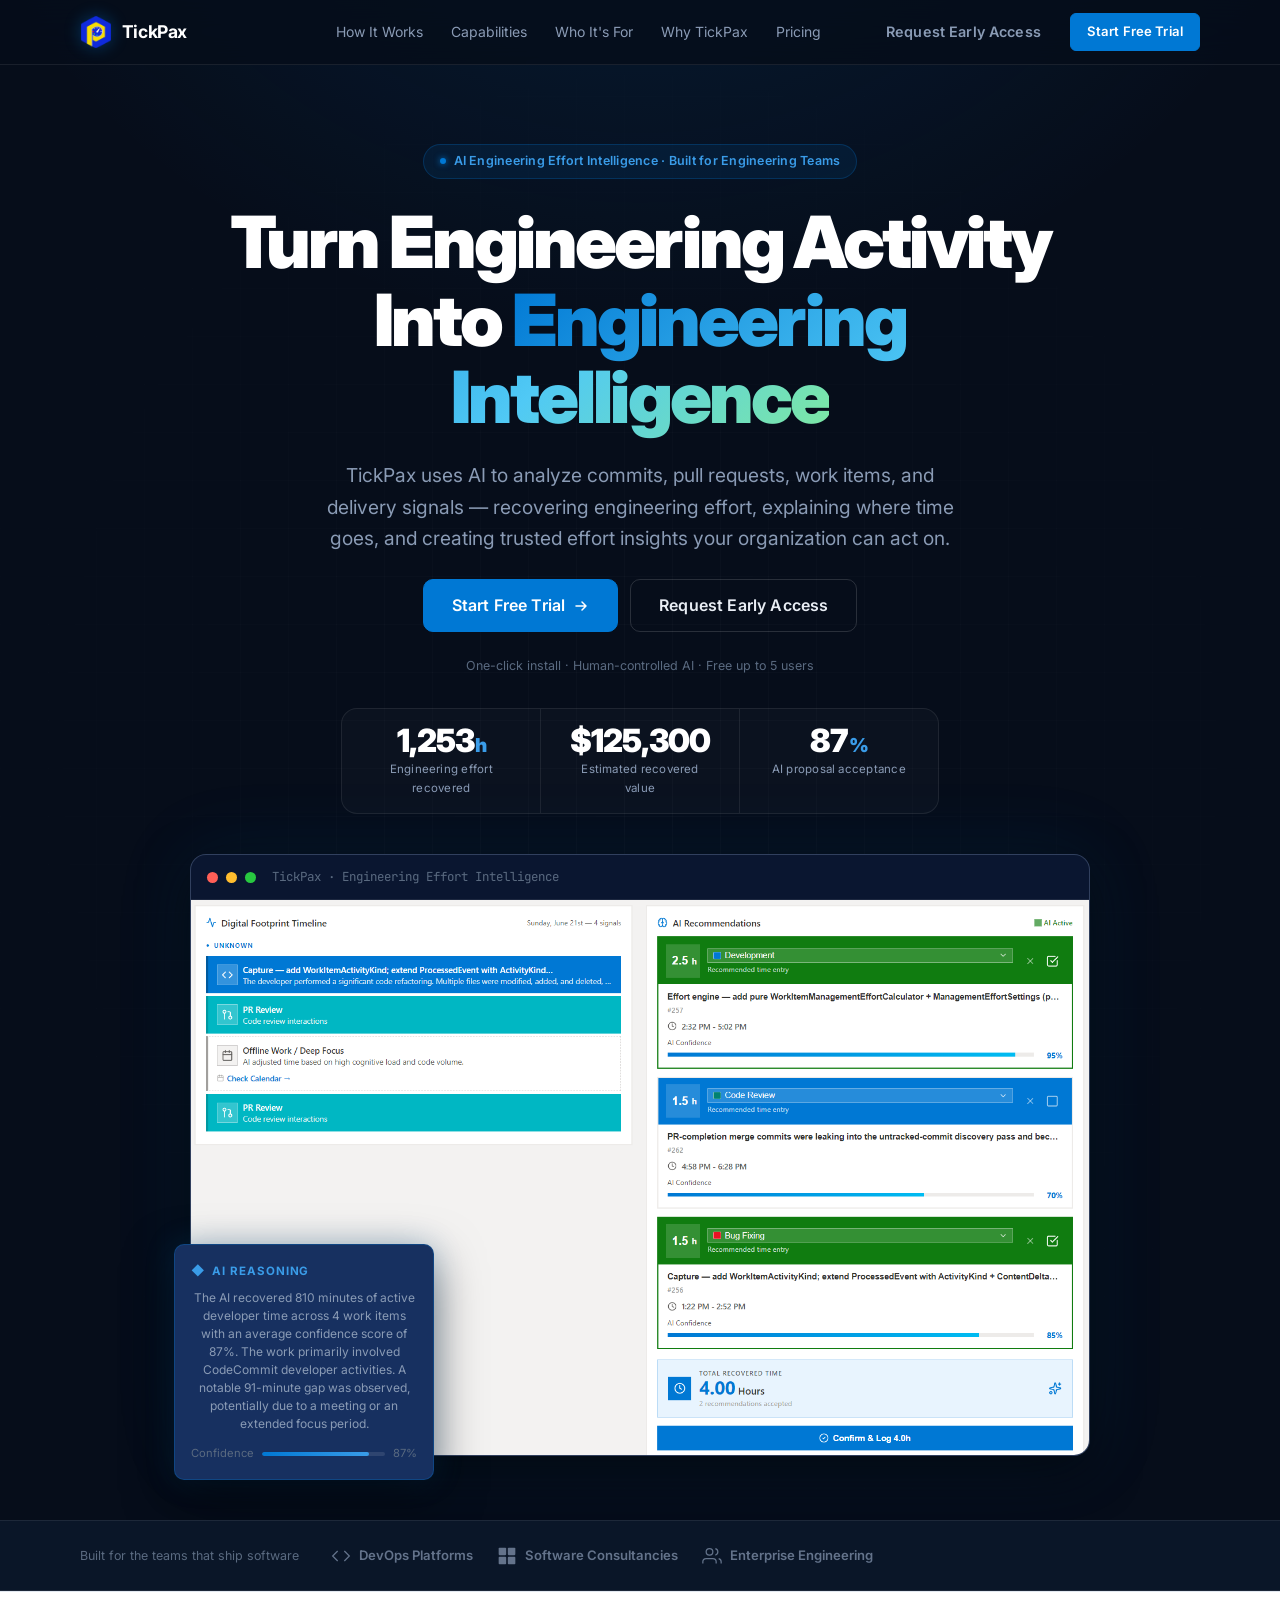
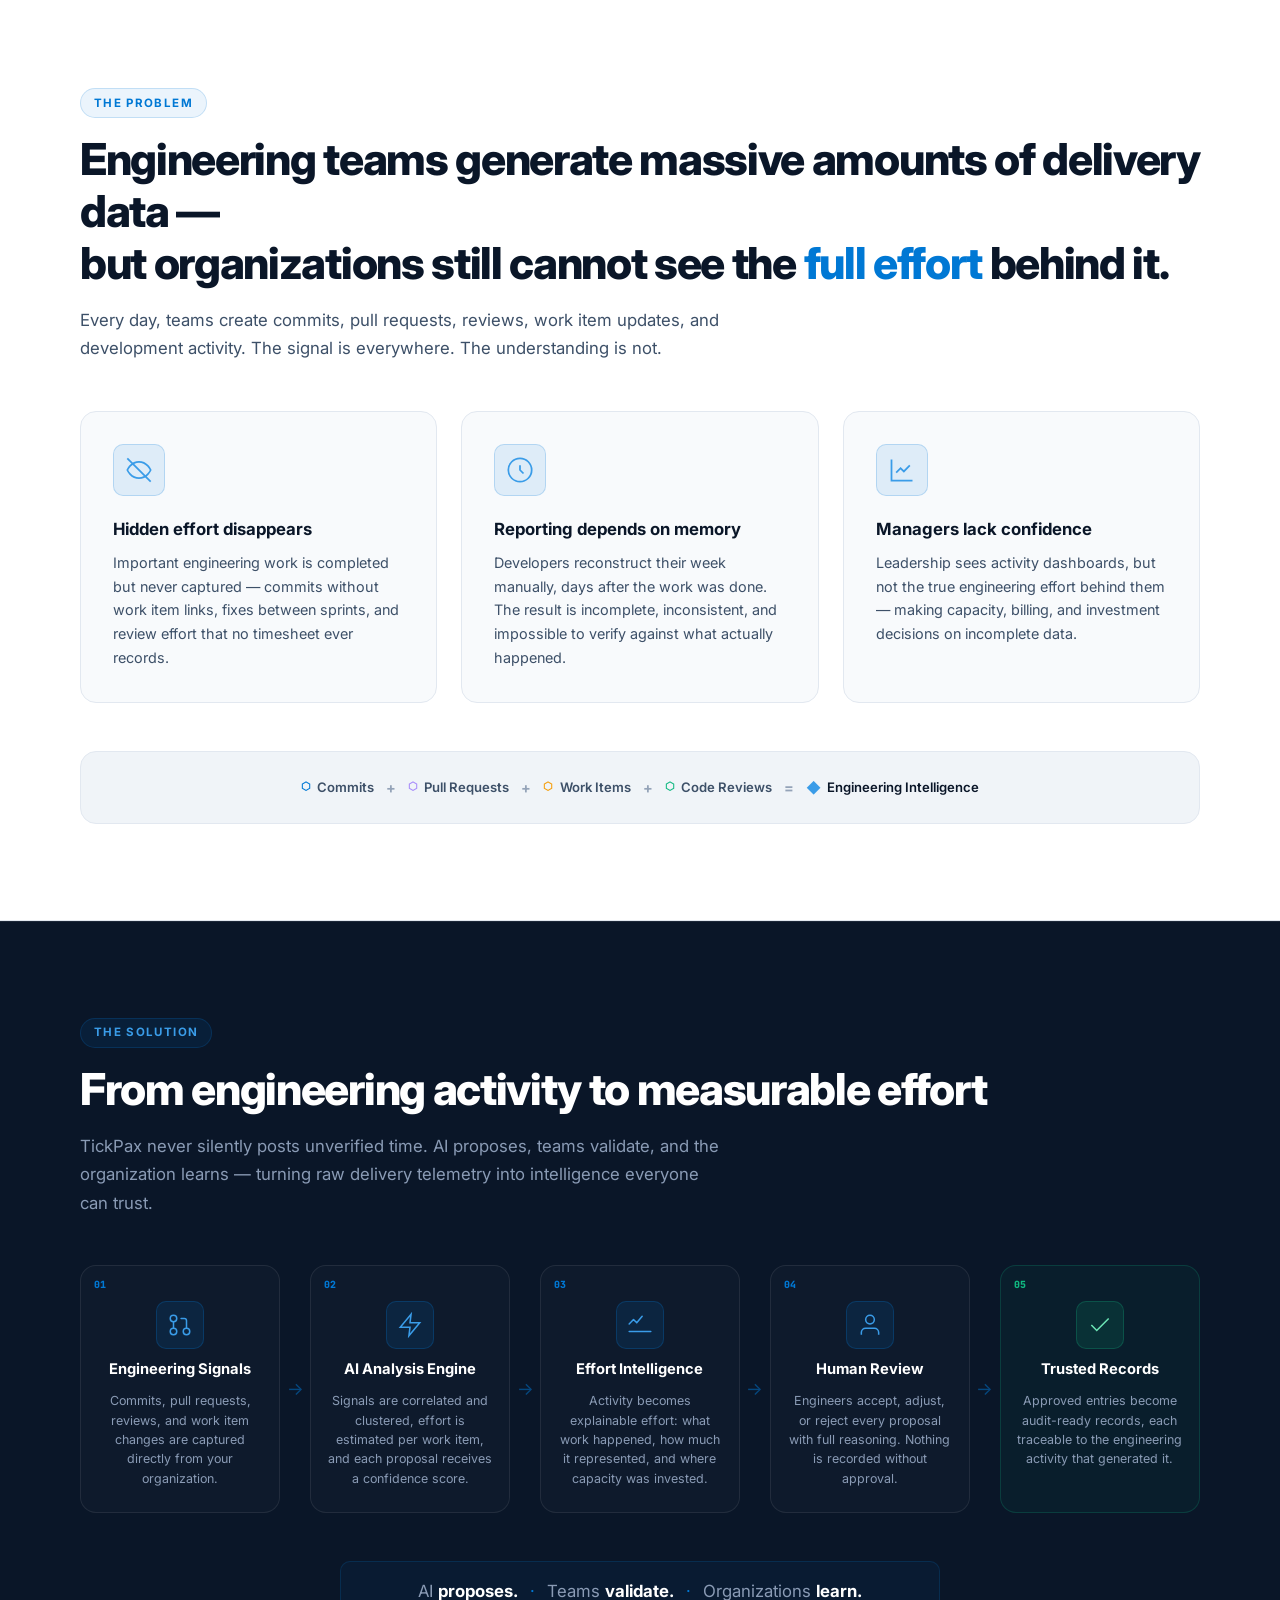
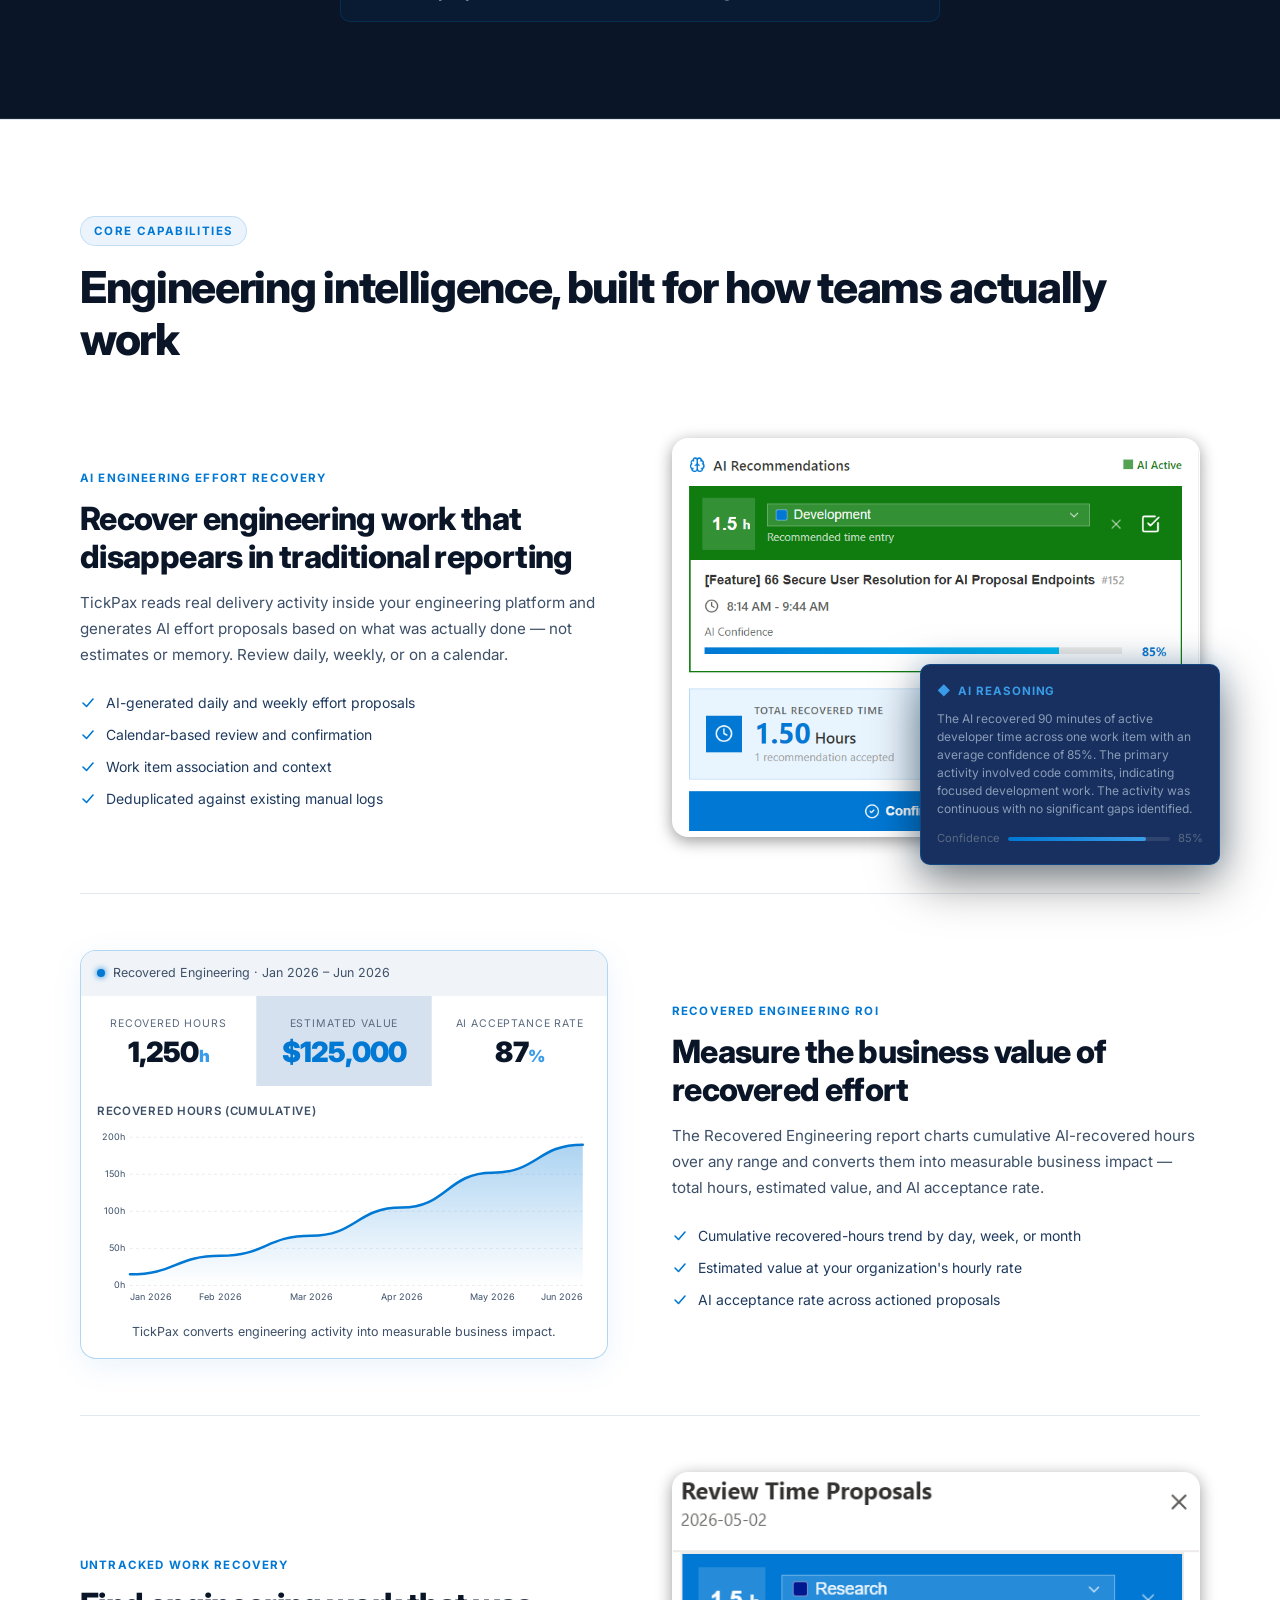
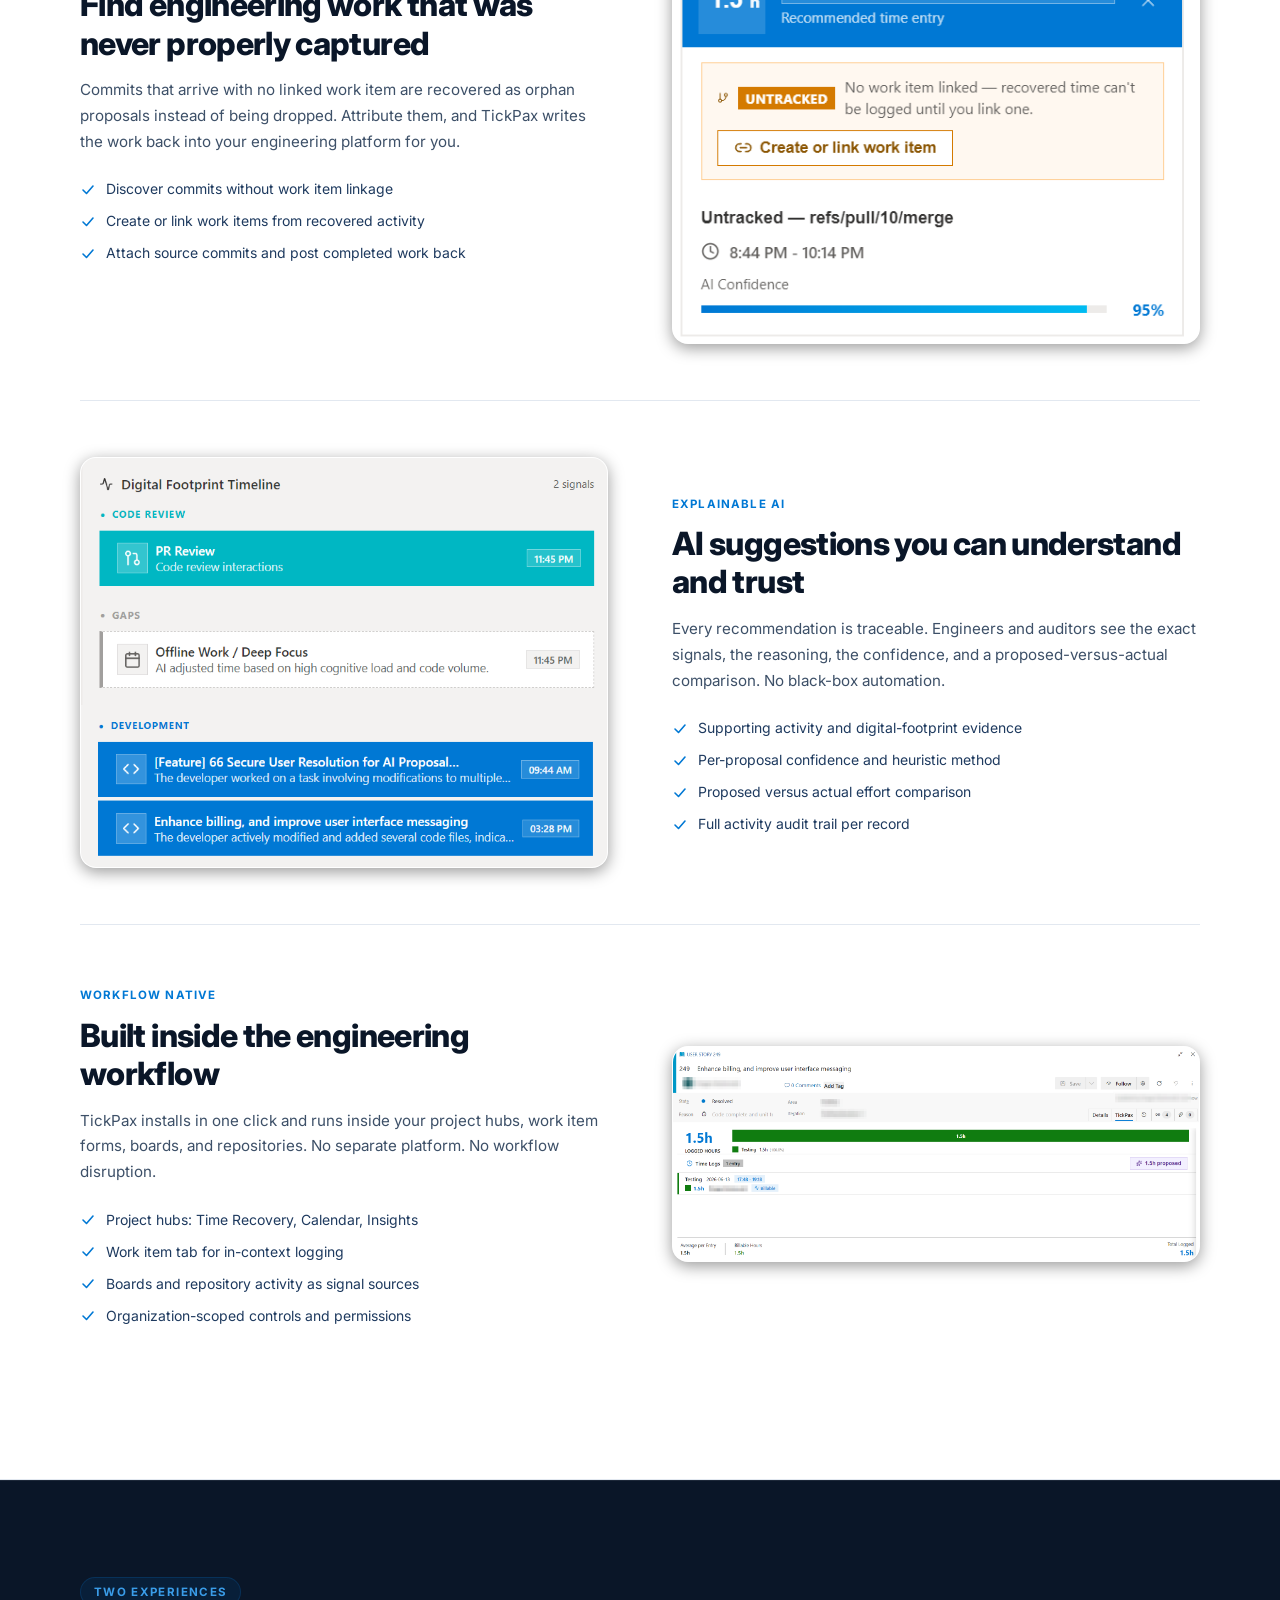
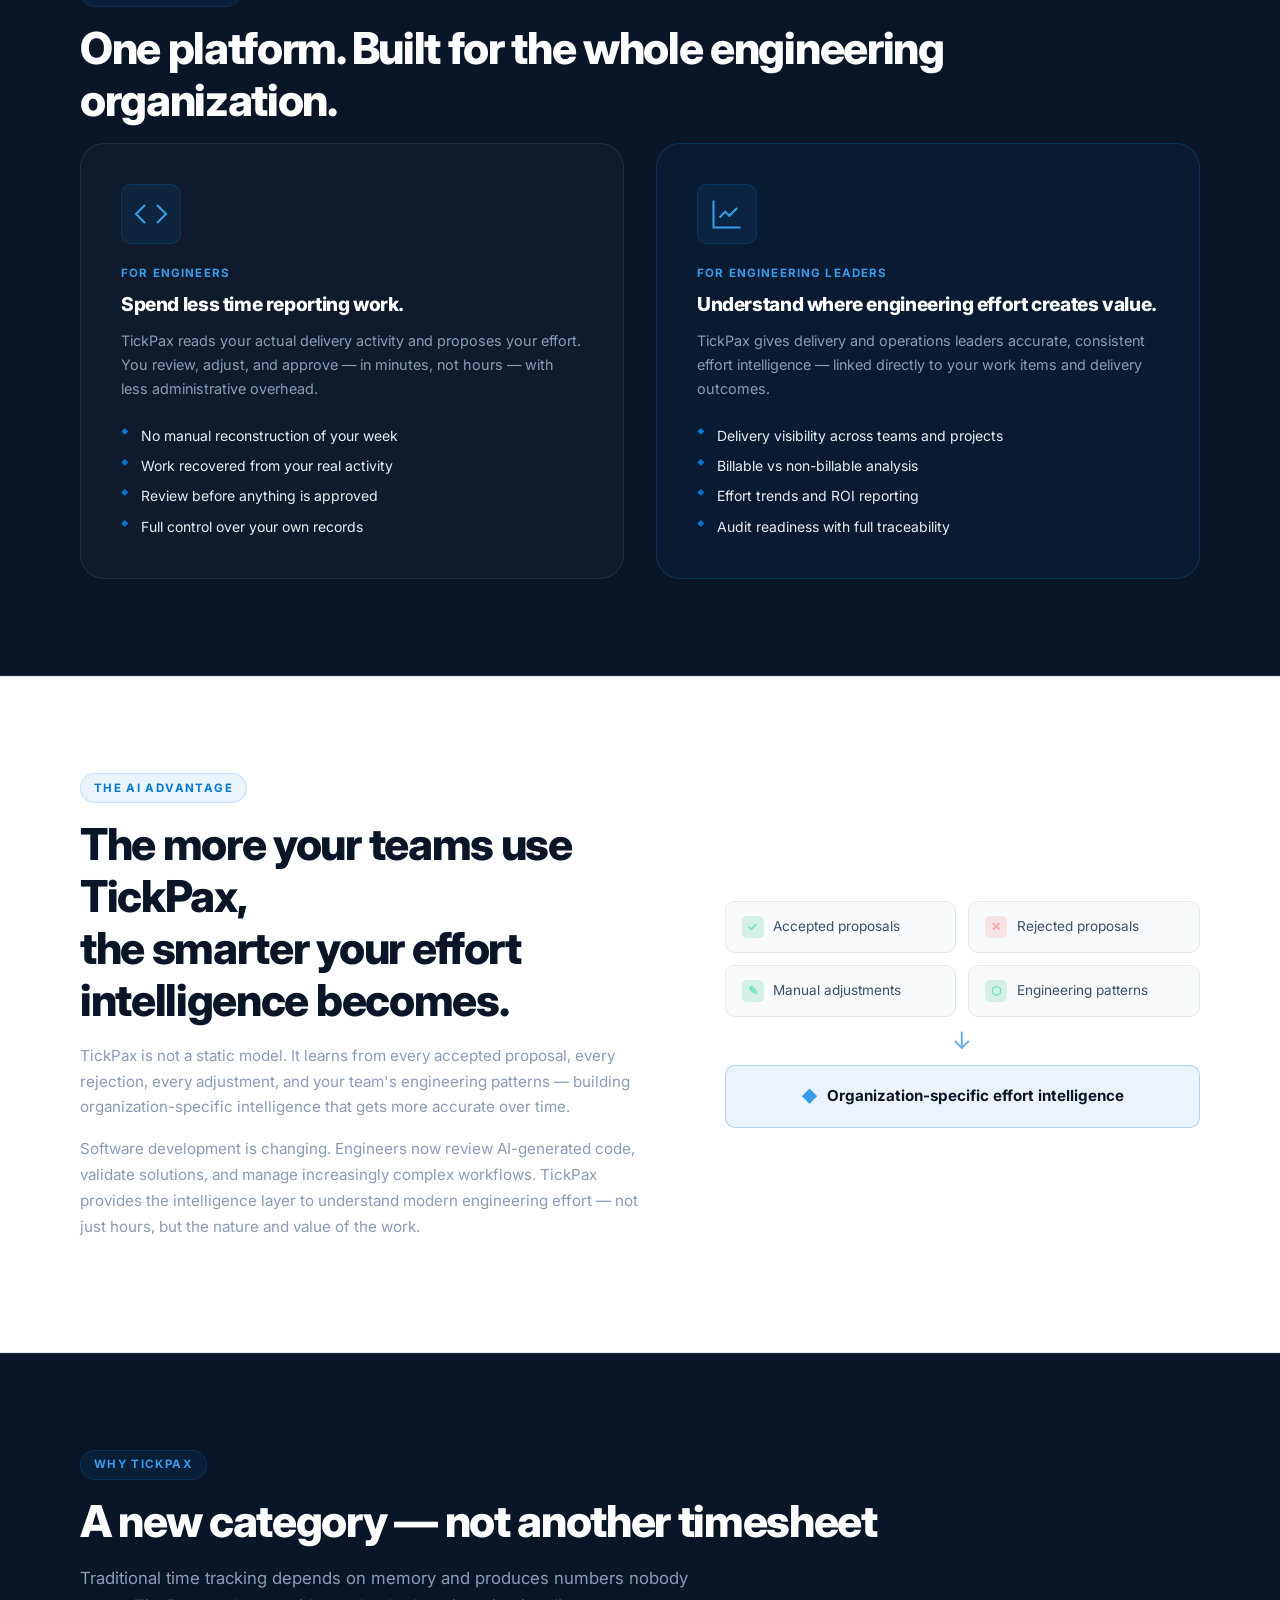
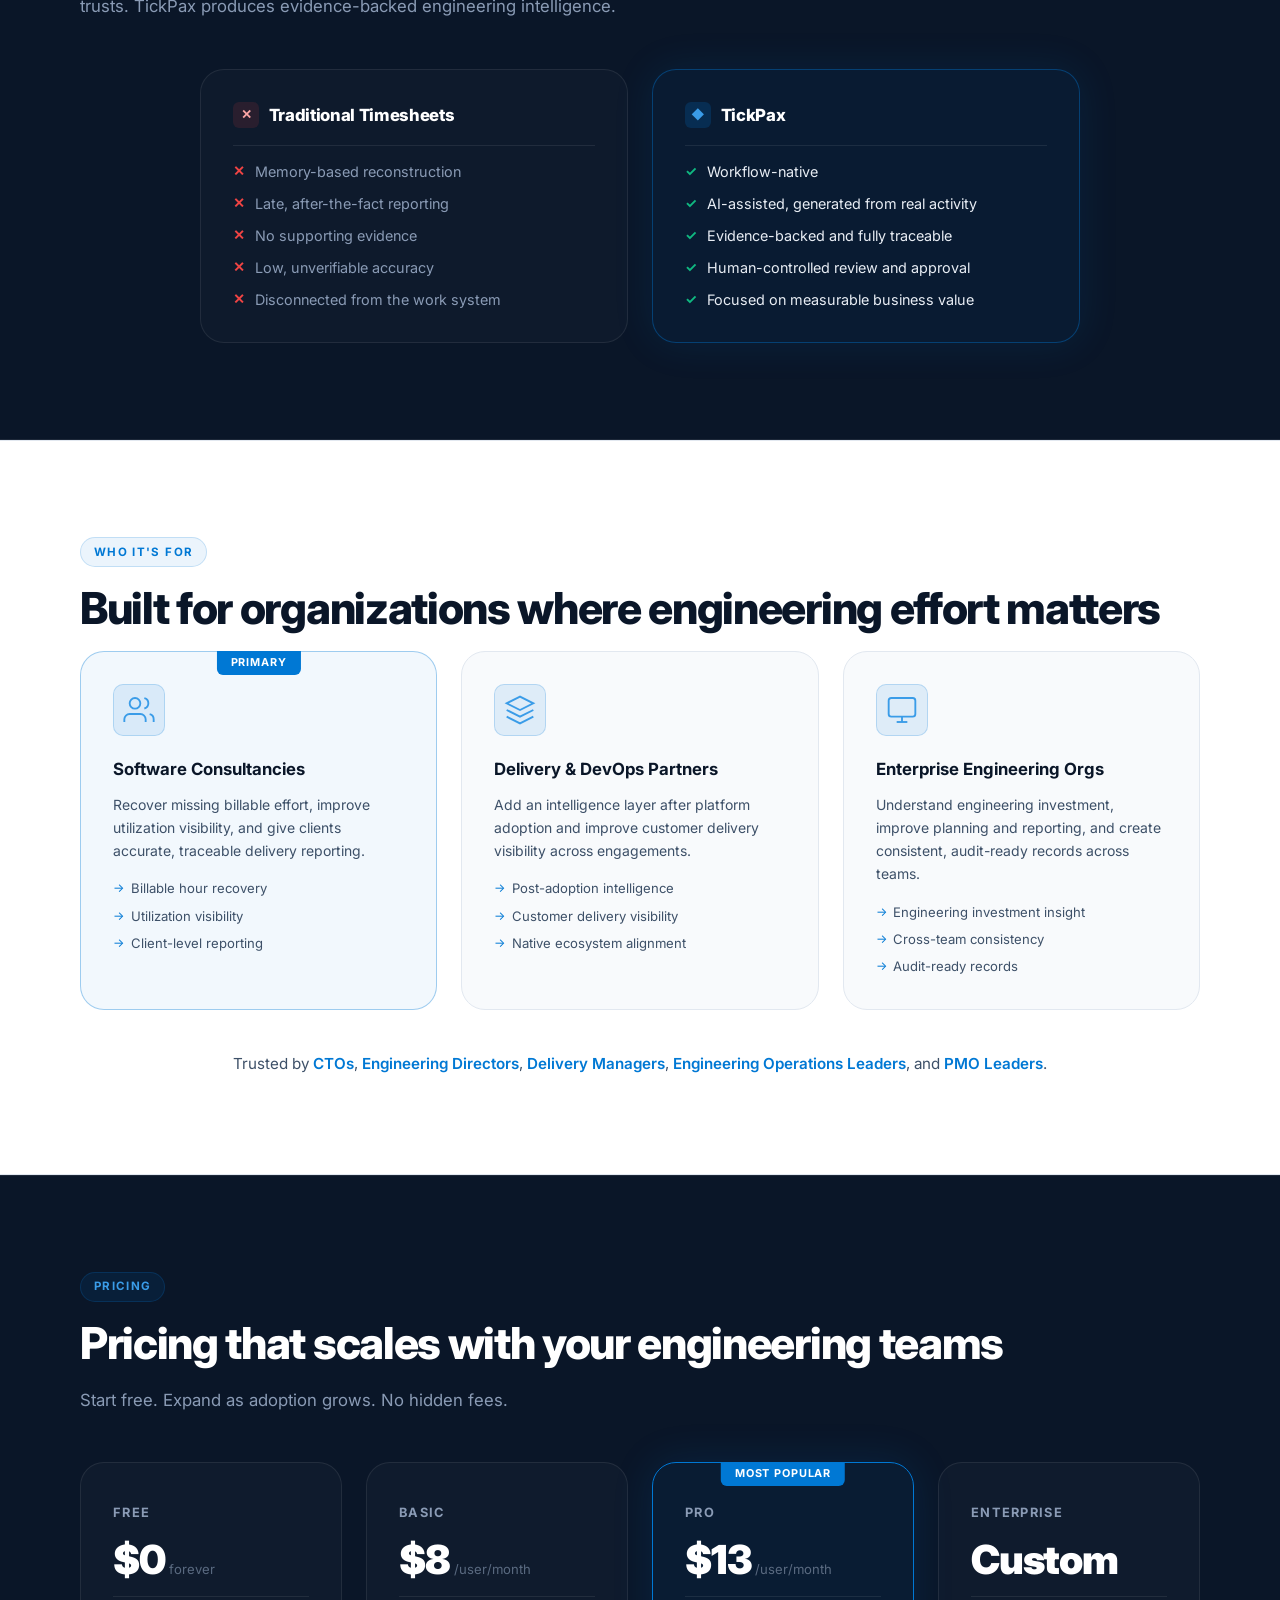
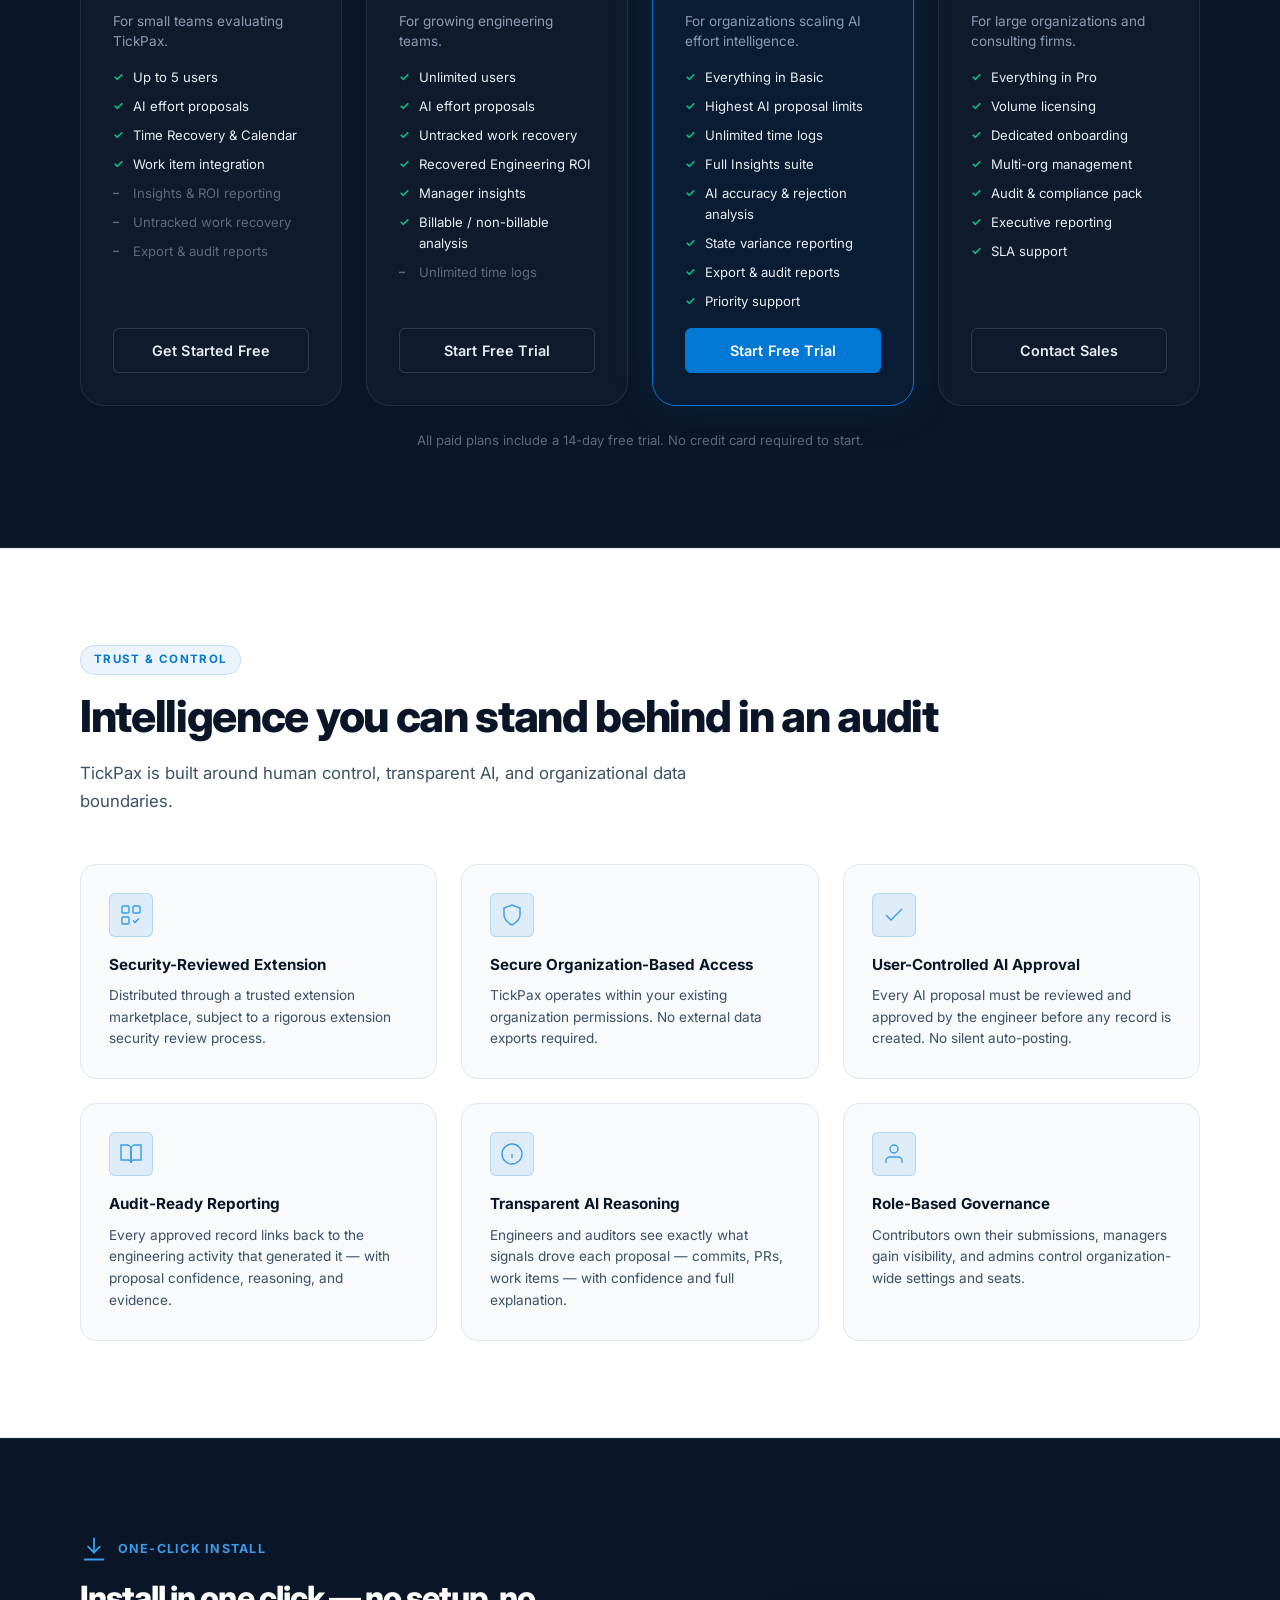
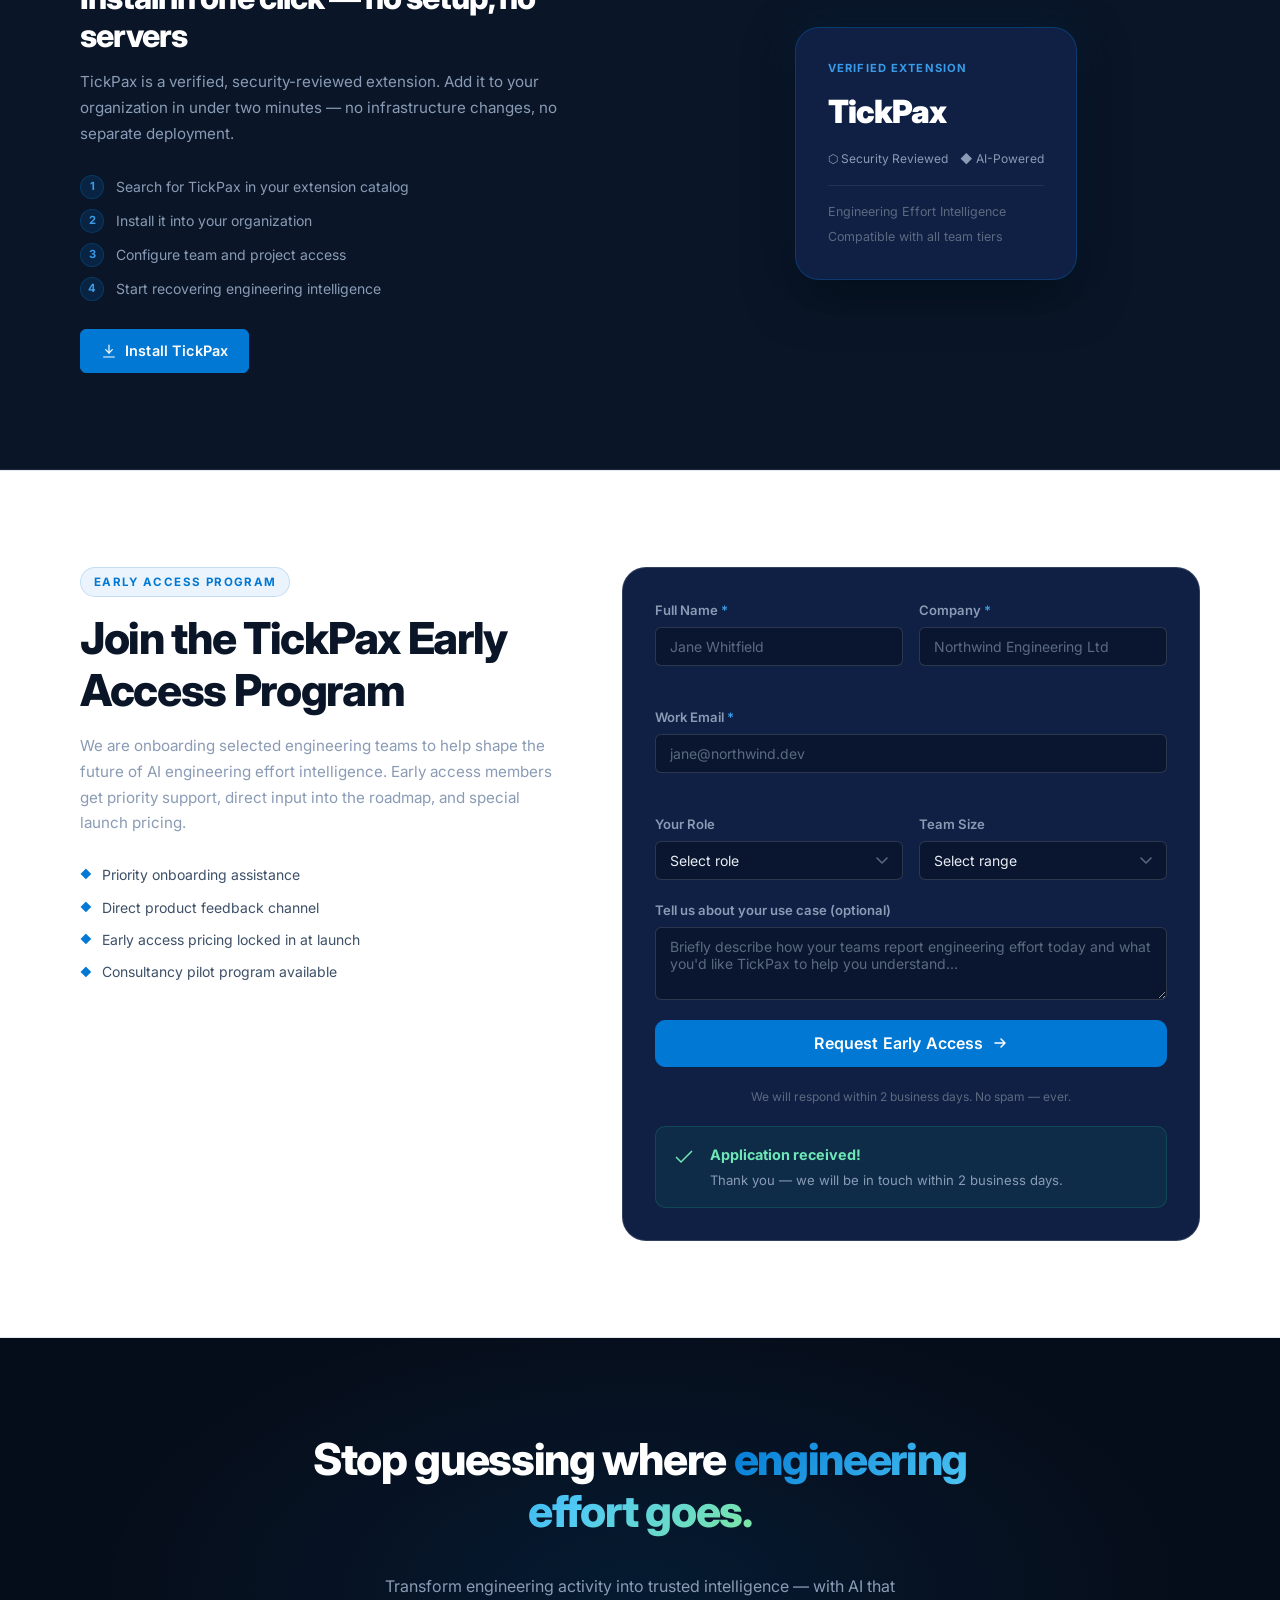
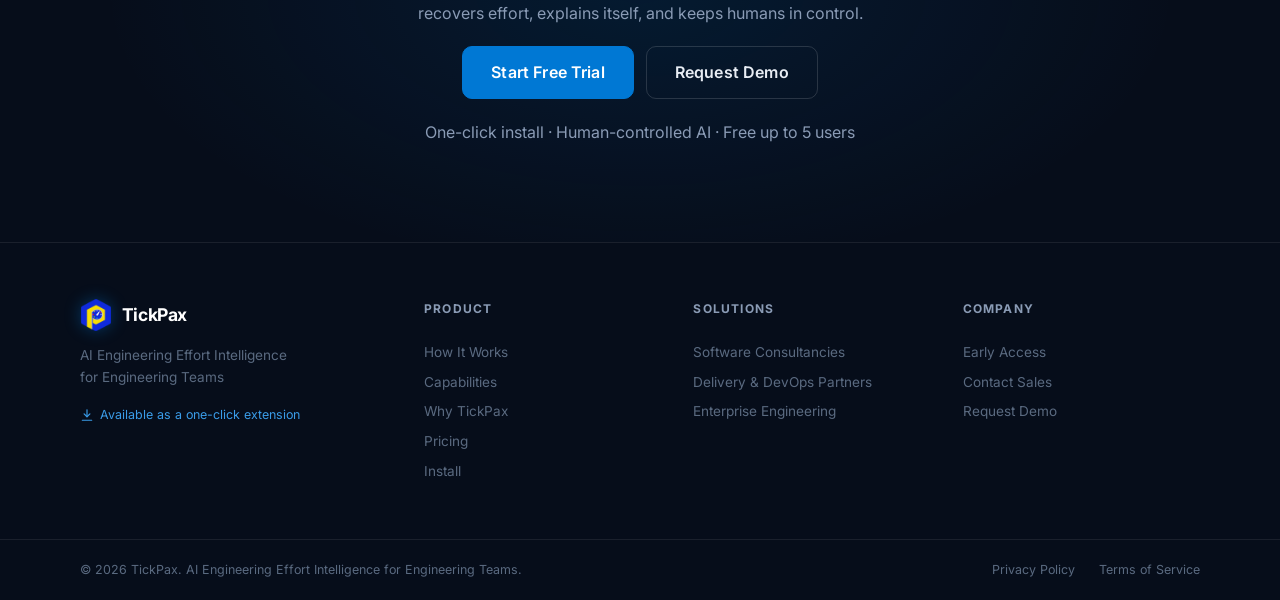
==== index.html @ 001bb612 "Initial commit" ====
<!DOCTYPE html>
<html lang="en">
<head>
  <meta charset="UTF-8" />
  <meta name="viewport" content="width=device-width, initial-scale=1.0" />
  <title>TickPax – AI Engineering Effort Intelligence for Engineering Teams</title>
  <meta name="description" content="TickPax is an AI engineering intelligence platform. Turn commits, pull requests, work items, and delivery signals into explainable effort insights, recovered engineering hours, and audit-ready delivery intelligence." />
  <meta name="keywords" content="AI engineering intelligence, AI engineering productivity, engineering effort tracking, engineering intelligence platform, recover engineering hours, one-click install extension, AI software delivery analytics, AI time recovery" />

  <!-- Open Graph -->
  <meta property="og:title" content="TickPax – AI Engineering Effort Intelligence for Engineering Teams" />
  <meta property="og:description" content="Turn engineering activity into intelligence. TickPax uses AI to recover engineering effort, explain where time goes, and create trusted, audit-ready delivery insights." />
  <meta property="og:type" content="website" />
  <meta property="og:url" content="https://tickpax.com" />

  <!-- Canonical -->
  <link rel="canonical" href="https://tickpax.com" />

  <!-- Favicon -->
  <link rel="icon" type="image/png" href="assets/icon.png" />
  <link rel="apple-touch-icon" href="assets/icon.png" />
  <meta property="og:image" content="assets/icon.png" />

  <!-- Fonts -->
  <link rel="preconnect" href="https://fonts.googleapis.com" />
  <link rel="preconnect" href="https://fonts.gstatic.com" crossorigin />
  <link href="https://fonts.googleapis.com/css2?family=Inter:wght@300;400;500;600;700;800;900&family=JetBrains+Mono:wght@400;500&display=swap" rel="stylesheet" />

  <link rel="stylesheet" href="styles.css" />

  <!-- Structured data: SoftwareApplication -->
  <script type="application/ld+json">
  {
    "@context": "https://schema.org",
    "@type": "SoftwareApplication",
    "name": "TickPax",
    "applicationCategory": "BusinessApplication",
    "operatingSystem": "Web",
    "description": "AI Engineering Effort Intelligence platform for engineering teams. Turns delivery activity into recovered engineering effort, explainable AI insights, and audit-ready delivery intelligence.",
    "offers": {
      "@type": "AggregateOffer",
      "lowPrice": "0",
      "highPrice": "13",
      "priceCurrency": "USD"
    }
  }
  </script>
</head>
<body>

  <!-- ============================================================
       NAV
  ============================================================ -->
  <header class="nav-header" id="nav-header">
    <div class="container nav-inner">
      <a href="#" class="nav-logo" aria-label="TickPax home">
        <img src="assets/icon.png" alt="" class="logo-mark" width="32" height="32" />
        <span class="logo-text">TickPax</span>
      </a>

      <nav class="nav-links" role="navigation" aria-label="Primary">
        <a href="#how-it-works">How It Works</a>
        <a href="#capabilities">Capabilities</a>
        <a href="#audiences">Who It's For</a>
        <a href="#why">Why TickPax</a>
        <a href="#pricing">Pricing</a>
      </nav>

      <div class="nav-cta">
        <a href="#early-access" class="btn btn-ghost">Request Early Access</a>
        <a href="#pricing" class="btn btn-primary btn-sm">Start Free Trial</a>
      </div>

      <button class="nav-toggle" aria-label="Toggle navigation" aria-expanded="false">
        <span></span><span></span><span></span>
      </button>
    </div>
  </header>

  <!-- Mobile Nav Drawer -->
  <div class="nav-drawer" id="nav-drawer" aria-hidden="true">
    <nav>
      <a href="#how-it-works">How It Works</a>
      <a href="#capabilities">Capabilities</a>
      <a href="#audiences">Who It's For</a>
      <a href="#why">Why TickPax</a>
      <a href="#pricing">Pricing</a>
      <a href="#early-access">Early Access</a>
      <a href="#pricing" class="btn btn-primary" style="margin-top:1rem;display:inline-block;">Start Free Trial</a>
    </nav>
  </div>

  <main>

    <!-- ============================================================
         HERO
    ============================================================ -->
    <section class="hero" id="hero" aria-labelledby="hero-headline">
      <div class="hero-bg-grid" aria-hidden="true"></div>
      <div class="container hero-inner">

        <div class="hero-badge">
          <span class="badge-dot"></span>
          AI Engineering Effort Intelligence · Built for Engineering Teams
        </div>

        <h1 id="hero-headline" class="hero-headline">
          Turn Engineering Activity<br />
          Into <span class="gradient-text">Engineering Intelligence</span>
        </h1>

        <p class="hero-sub">
          TickPax uses AI to analyze commits, pull requests, work items, and delivery signals — recovering engineering effort, explaining where time goes, and creating trusted effort insights your organization can act on.
        </p>

        <div class="hero-actions">
          <a href="#pricing" class="btn btn-primary btn-lg">
            Start Free Trial
            <svg width="16" height="16" viewBox="0 0 16 16" fill="none" aria-hidden="true"><path d="M3 8h10M9 4l4 4-4 4" stroke="currentColor" stroke-width="1.5" stroke-linecap="round" stroke-linejoin="round"/></svg>
          </a>
          <a href="#early-access" class="btn btn-outline btn-lg">
            Request Early Access
          </a>
        </div>

        <p class="hero-disclaimer">One-click install · Human-controlled AI · Free up to 5 users</p>

        <!-- Hero metric strip -->
        <div class="hero-metrics" aria-label="Engineering intelligence at a glance">
          <div class="hero-metric">
            <span class="hm-value"><span class="hm-num" id="metric-hours">1,250</span><span class="hm-unit">h</span></span>
            <span class="hm-label">Engineering effort recovered</span>
          </div>
          <div class="hero-metric">
            <span class="hm-value"><span class="hm-num" id="metric-value">$125,000</span></span>
            <span class="hm-label">Estimated recovered value</span>
          </div>
          <div class="hero-metric">
            <span class="hm-value"><span class="hm-num" id="metric-accept">87</span><span class="hm-unit">%</span></span>
            <span class="hm-label">AI proposal acceptance</span>
          </div>
        </div>

        <!-- Product Dashboard Mockup -->
        <div class="hero-dashboard" aria-label="TickPax engineering intelligence dashboard preview">
          <div class="dashboard-chrome">
            <div class="dashboard-chrome-bar">
              <span class="chrome-dot red"></span>
              <span class="chrome-dot yellow"></span>
              <span class="chrome-dot green"></span>
              <span class="chrome-title">TickPax · Engineering Effort Intelligence</span>
            </div>
            <div class="dashboard-body dashboard-body-image">
              <img
                src="assets/recovered_engineering.png"
                alt="TickPax Recovered Engineering insights inside your engineering platform — cumulative recovered hours over time, with recovered hours, estimated value, and AI acceptance rate"
                class="dashboard-image"
                loading="lazy"
              />
            </div>
          </div>
          <!-- Floating insight card -->
          <div class="hero-insight-card" aria-hidden="true">
            <div class="insight-header">
              <span class="insight-icon">◆</span>
              AI Reasoning
            </div>
            <p class="insight-body">The AI recovered 810 minutes of active developer time across 4 work items with an average confidence score of 87%. The work primarily involved CodeCommit developer activities. A notable 91-minute gap was observed, potentially due to a meeting or an extended focus period.</p>
            <div class="insight-confidence">
              <span>Confidence</span>
              <div class="confidence-bar"><div class="confidence-fill" style="width:87%"></div></div>
              <span>87%</span>
            </div>
          </div>
        </div>

      </div>
    </section>

    <!-- ============================================================
         LOGOS / SOCIAL PROOF BAR
    ============================================================ -->
    <section class="proof-bar" aria-label="Built for engineering ecosystems">
      <div class="container proof-inner">
        <p class="proof-label">Built for the teams that ship software</p>
        <div class="proof-logos">
          <div class="proof-logo-item">
            <svg width="20" height="20" viewBox="0 0 24 24" fill="none" stroke="currentColor" stroke-width="1.5" aria-hidden="true"><polyline points="16 18 22 12 16 6"/><polyline points="8 6 2 12 8 18"/></svg>
            DevOps Platforms
          </div>
          <div class="proof-logo-item">
            <svg width="20" height="20" viewBox="0 0 24 24" fill="currentColor" aria-hidden="true"><rect x="2" y="2" width="9" height="9" rx="1"/><rect x="13" y="2" width="9" height="9" rx="1"/><rect x="2" y="13" width="9" height="9" rx="1"/><rect x="13" y="13" width="9" height="9" rx="1"/></svg>
            Software Consultancies
          </div>
          <div class="proof-logo-item">
            <svg width="20" height="20" viewBox="0 0 24 24" fill="none" stroke="currentColor" stroke-width="1.5" aria-hidden="true"><path d="M17 21v-2a4 4 0 0 0-4-4H5a4 4 0 0 0-4 4v2"/><circle cx="9" cy="7" r="4"/><path d="M23 21v-2a4 4 0 0 0-3-3.87M16 3.13a4 4 0 0 1 0 7.75"/></svg>
            Enterprise Engineering
          </div>
        </div>
      </div>
    </section>

    <!-- ============================================================
         PROBLEM
    ============================================================ -->
    <section class="problem section section-light" id="problem" aria-labelledby="problem-title">
      <div class="container">
        <div class="section-label">The Problem</div>
        <h2 id="problem-title" class="section-headline">
          Engineering teams generate massive amounts of delivery data —<br />
          but organizations still cannot see the <em>full effort</em> behind it.
        </h2>
        <p class="section-sub">
          Every day, teams create commits, pull requests, reviews, work item updates, and development activity. The signal is everywhere. The understanding is not.
        </p>

        <div class="problem-grid">
          <div class="problem-card">
            <div class="problem-icon">
              <svg width="28" height="28" viewBox="0 0 24 24" fill="none" stroke="currentColor" stroke-width="1.5" aria-hidden="true"><path d="M2 12s3-7 10-7 10 7 10 7-3 7-10 7-10-7-10-7z"/><line x1="2" y1="2" x2="22" y2="22"/></svg>
            </div>
            <h3>Hidden effort disappears</h3>
            <p>Important engineering work is completed but never captured — commits without work item links, fixes between sprints, and review effort that no timesheet ever records.</p>
          </div>
          <div class="problem-card">
            <div class="problem-icon">
              <svg width="28" height="28" viewBox="0 0 24 24" fill="none" stroke="currentColor" stroke-width="1.5" aria-hidden="true"><circle cx="12" cy="12" r="10"/><path d="M12 8v4l3 3"/></svg>
            </div>
            <h3>Reporting depends on memory</h3>
            <p>Developers reconstruct their week manually, days after the work was done. The result is incomplete, inconsistent, and impossible to verify against what actually happened.</p>
          </div>
          <div class="problem-card">
            <div class="problem-icon">
              <svg width="28" height="28" viewBox="0 0 24 24" fill="none" stroke="currentColor" stroke-width="1.5" aria-hidden="true"><path d="M3 3v18h18"/><path d="M18.7 8l-5.1 5.2-2.8-2.7L7 14.3"/></svg>
            </div>
            <h3>Managers lack confidence</h3>
            <p>Leadership sees activity dashboards, but not the true engineering effort behind them — making capacity, billing, and investment decisions on incomplete data.</p>
          </div>
        </div>

        <!-- Data signals strip -->
        <div class="signal-strip">
          <div class="signal-item">
            <span class="signal-icon commit">⬡</span>
            <span>Commits</span>
          </div>
          <div class="signal-sep">+</div>
          <div class="signal-item">
            <span class="signal-icon pr">⬡</span>
            <span>Pull Requests</span>
          </div>
          <div class="signal-sep">+</div>
          <div class="signal-item">
            <span class="signal-icon wi">⬡</span>
            <span>Work Items</span>
          </div>
          <div class="signal-sep">+</div>
          <div class="signal-item">
            <span class="signal-icon review">⬡</span>
            <span>Code Reviews</span>
          </div>
          <div class="signal-sep">=</div>
          <div class="signal-item result">
            <span class="signal-icon ai-sig">◆</span>
            <span>Engineering Intelligence</span>
          </div>
        </div>
      </div>
    </section>

    <!-- ============================================================
         SOLUTION / HOW IT WORKS
    ============================================================ -->
    <section class="how-it-works section section-dark" id="how-it-works" aria-labelledby="hiw-title">
      <div class="container">
        <div class="section-label">The Solution</div>
        <h2 id="hiw-title" class="section-headline">From engineering activity to measurable effort</h2>
        <p class="section-sub">TickPax never silently posts unverified time. AI proposes, teams validate, and the organization learns — turning raw delivery telemetry into intelligence everyone can trust.</p>

        <div class="solution-flow">
          <div class="flow-node">
            <span class="flow-node-num">01</span>
            <div class="flow-node-icon">
              <svg width="26" height="26" viewBox="0 0 24 24" fill="none" stroke="currentColor" stroke-width="1.4" stroke-linecap="round" stroke-linejoin="round" aria-hidden="true"><circle cx="6" cy="6" r="3"/><circle cx="6" cy="18" r="3"/><path d="M6 9v6"/><circle cx="18" cy="18" r="3"/><path d="M13 6h3a2 2 0 0 1 2 2v7"/></svg>
            </div>
            <h3>Engineering Signals</h3>
            <p>Commits, pull requests, reviews, and work item changes are captured directly from your organization.</p>
          </div>
          <div class="flow-arrow" aria-hidden="true">→</div>
          <div class="flow-node">
            <span class="flow-node-num">02</span>
            <div class="flow-node-icon">
              <svg width="26" height="26" viewBox="0 0 24 24" fill="none" stroke="currentColor" stroke-width="1.4" aria-hidden="true"><polygon points="13 2 3 14 12 14 11 22 21 10 12 10 13 2"/></svg>
            </div>
            <h3>AI Analysis Engine</h3>
            <p>Signals are correlated and clustered, effort is estimated per work item, and each proposal receives a confidence score.</p>
          </div>
          <div class="flow-arrow" aria-hidden="true">→</div>
          <div class="flow-node">
            <span class="flow-node-num">03</span>
            <div class="flow-node-icon">
              <svg width="26" height="26" viewBox="0 0 24 24" fill="none" stroke="currentColor" stroke-width="1.4" aria-hidden="true"><path d="M2 11l4-4 3 3 5-6" stroke-linecap="round" stroke-linejoin="round"/><path d="M2 18h20" stroke-linecap="round"/></svg>
            </div>
            <h3>Effort Intelligence</h3>
            <p>Activity becomes explainable effort: what work happened, how much it represented, and where capacity was invested.</p>
          </div>
          <div class="flow-arrow" aria-hidden="true">→</div>
          <div class="flow-node">
            <span class="flow-node-num">04</span>
            <div class="flow-node-icon">
              <svg width="26" height="26" viewBox="0 0 24 24" fill="none" stroke="currentColor" stroke-width="1.4" aria-hidden="true"><path d="M20 21v-2a4 4 0 0 0-4-4H8a4 4 0 0 0-4 4v2"/><circle cx="12" cy="7" r="4"/></svg>
            </div>
            <h3>Human Review</h3>
            <p>Engineers accept, adjust, or reject every proposal with full reasoning. Nothing is recorded without approval.</p>
          </div>
          <div class="flow-arrow" aria-hidden="true">→</div>
          <div class="flow-node flow-node-final">
            <span class="flow-node-num">05</span>
            <div class="flow-node-icon">
              <svg width="26" height="26" viewBox="0 0 24 24" fill="none" stroke="currentColor" stroke-width="1.4" aria-hidden="true"><polyline points="20 6 9 17 4 12"/></svg>
            </div>
            <h3>Trusted Records</h3>
            <p>Approved entries become audit-ready records, each traceable to the engineering activity that generated it.</p>
          </div>
        </div>

        <div class="solution-mantra">
          <span class="mantra-item">AI <strong>proposes.</strong></span>
          <span class="mantra-dot">·</span>
          <span class="mantra-item">Teams <strong>validate.</strong></span>
          <span class="mantra-dot">·</span>
          <span class="mantra-item">Organizations <strong>learn.</strong></span>
        </div>
      </div>
    </section>

    <!-- ============================================================
         CORE PRODUCT CAPABILITIES
    ============================================================ -->
    <section class="features section section-light" id="capabilities" aria-labelledby="features-title">
      <div class="container">
        <div class="section-label">Core Capabilities</div>
        <h2 id="features-title" class="section-headline">Engineering intelligence, built for how teams actually work</h2>

        <!-- Capability 1: AI Engineering Effort Recovery -->
        <div class="feature-block">
          <div class="feature-text">
            <div class="feature-tag">AI Engineering Effort Recovery</div>
            <h3>Recover engineering work that disappears in traditional reporting</h3>
            <p>TickPax reads real delivery activity inside your engineering platform and generates AI effort proposals based on what was actually done — not estimates or memory. Review daily, weekly, or on a calendar.</p>
            <ul class="feature-list">
              <li>
                <svg width="16" height="16" viewBox="0 0 16 16" fill="none" aria-hidden="true"><path d="M3 8l3.5 3.5L13 4" stroke="var(--color-accent)" stroke-width="1.6" stroke-linecap="round" stroke-linejoin="round"/></svg>
                AI-generated daily and weekly effort proposals
              </li>
              <li>
                <svg width="16" height="16" viewBox="0 0 16 16" fill="none" aria-hidden="true"><path d="M3 8l3.5 3.5L13 4" stroke="var(--color-accent)" stroke-width="1.6" stroke-linecap="round" stroke-linejoin="round"/></svg>
                Calendar-based review and confirmation
              </li>
              <li>
                <svg width="16" height="16" viewBox="0 0 16 16" fill="none" aria-hidden="true"><path d="M3 8l3.5 3.5L13 4" stroke="var(--color-accent)" stroke-width="1.6" stroke-linecap="round" stroke-linejoin="round"/></svg>
                Work item association and context
              </li>
              <li>
                <svg width="16" height="16" viewBox="0 0 16 16" fill="none" aria-hidden="true"><path d="M3 8l3.5 3.5L13 4" stroke="var(--color-accent)" stroke-width="1.6" stroke-linecap="round" stroke-linejoin="round"/></svg>
                Deduplicated against existing manual logs
              </li>
            </ul>
          </div>
          <div class="feature-visual feature-visual-floating">
            <div class="feature-screenshot" aria-label="AI daily effort recovery recommendation">
              <div class="screenshot-placeholder screenshot-placeholder-image">
                <img
                  src="assets/recovered_daily.png"
                  alt="TickPax AI Recommendations — a daily recovered time entry of 1.5 hours for a feature work item, with 85% AI confidence and a Confirm &amp; Log action"
                  class="screenshot-image"
                  loading="lazy"
                />
              </div>
            </div>
            <div class="hero-insight-card feature-insight-card" aria-hidden="true">
              <div class="insight-header">
                <span class="insight-icon">◆</span>
                AI Reasoning
              </div>
              <p class="insight-body">The AI recovered 90 minutes of active developer time across one work item with an average confidence of 85%. The primary activity involved code commits, indicating focused development work. The activity was continuous with no significant gaps identified.</p>
              <div class="insight-confidence">
                <span>Confidence</span>
                <div class="confidence-bar"><div class="confidence-fill" style="width:85%"></div></div>
                <span>85%</span>
              </div>
            </div>
          </div>
        </div>

        <!-- Capability 2: Recovered Engineering ROI -->
        <div class="feature-block reverse">
          <div class="feature-text">
            <div class="feature-tag">Recovered Engineering ROI</div>
            <h3>Measure the business value of recovered effort</h3>
            <p>The Recovered Engineering report charts cumulative AI-recovered hours over any range and converts them into measurable business impact — total hours, estimated value, and AI acceptance rate.</p>
            <ul class="feature-list">
              <li>
                <svg width="16" height="16" viewBox="0 0 16 16" fill="none" aria-hidden="true"><path d="M3 8l3.5 3.5L13 4" stroke="var(--color-accent)" stroke-width="1.6" stroke-linecap="round" stroke-linejoin="round"/></svg>
                Cumulative recovered-hours trend by day, week, or month
              </li>
              <li>
                <svg width="16" height="16" viewBox="0 0 16 16" fill="none" aria-hidden="true"><path d="M3 8l3.5 3.5L13 4" stroke="var(--color-accent)" stroke-width="1.6" stroke-linecap="round" stroke-linejoin="round"/></svg>
                Estimated value at your organization's hourly rate
              </li>
              <li>
                <svg width="16" height="16" viewBox="0 0 16 16" fill="none" aria-hidden="true"><path d="M3 8l3.5 3.5L13 4" stroke="var(--color-accent)" stroke-width="1.6" stroke-linecap="round" stroke-linejoin="round"/></svg>
                AI acceptance rate across actioned proposals
              </li>
            </ul>
          </div>
          <div class="feature-visual">
            <div class="roi-panel" aria-label="Recovered Engineering ROI dashboard">
              <div class="roi-panel-header">
                <span class="ph-dot"></span> Recovered Engineering · Jan 2026 – Jun 2026
              </div>
              <div class="roi-stats">
                <div class="roi-stat">
                  <span class="roi-stat-label">Recovered Hours</span>
                  <span class="roi-stat-value">1,250<span class="roi-unit">h</span></span>
                </div>
                <div class="roi-stat highlight">
                  <span class="roi-stat-label">Estimated Value</span>
                  <span class="roi-stat-value">$125,000</span>
                </div>
                <div class="roi-stat">
                  <span class="roi-stat-label">AI Acceptance Rate</span>
                  <span class="roi-stat-value">87<span class="roi-unit">%</span></span>
                </div>
              </div>
              <div class="roi-chart" aria-hidden="true">
                <div class="roi-chart-title">Recovered Hours (Cumulative)</div>
                <svg class="roi-area" viewBox="0 0 600 220" role="img">
                  <defs>
                    <linearGradient id="roiAreaFill" x1="0" y1="0" x2="0" y2="1">
                      <stop offset="0%" stop-color="rgba(0,120,212,0.32)" />
                      <stop offset="100%" stop-color="rgba(0,120,212,0)" />
                    </linearGradient>
                  </defs>

                  <!-- Gridlines + y-axis labels (0h–200h) -->
                  <g class="roi-grid">
                    <line x1="40" y1="10"  x2="590" y2="10" />
                    <line x1="40" y1="55"  x2="590" y2="55" />
                    <line x1="40" y1="100" x2="590" y2="100" />
                    <line x1="40" y1="145" x2="590" y2="145" />
                    <line x1="40" y1="190" x2="590" y2="190" />
                  </g>
                  <g class="roi-ylabels">
                    <text x="34" y="13">200h</text>
                    <text x="34" y="58">150h</text>
                    <text x="34" y="103">100h</text>
                    <text x="34" y="148">50h</text>
                    <text x="34" y="193">0h</text>
                  </g>

                  <!-- Cumulative area + line -->
                  <path class="roi-area-fill" d="M40,176.5 C95,176.5 95,154 150,154 C205,154 205,129.7 260,129.7 C315,129.7 315,95.5 370,95.5 C425,95.5 425,53.2 480,53.2 C535,53.2 535,19 590,19 L590,190 L40,190 Z" />
                  <path class="roi-area-line" d="M40,176.5 C95,176.5 95,154 150,154 C205,154 205,129.7 260,129.7 C315,129.7 315,95.5 370,95.5 C425,95.5 425,53.2 480,53.2 C535,53.2 535,19 590,19" />

                  <!-- x-axis labels -->
                  <g class="roi-xlabels">
                    <text x="40"  y="208" text-anchor="start">Jan 2026</text>
                    <text x="150" y="208" text-anchor="middle">Feb 2026</text>
                    <text x="260" y="208" text-anchor="middle">Mar 2026</text>
                    <text x="370" y="208" text-anchor="middle">Apr 2026</text>
                    <text x="480" y="208" text-anchor="middle">May 2026</text>
                    <text x="590" y="208" text-anchor="end">Jun 2026</text>
                  </g>
                </svg>
              </div>
              <p class="roi-caption">TickPax converts engineering activity into measurable business impact.</p>
            </div>
          </div>
        </div>

        <!-- Capability 3: Untracked Work Recovery -->
        <div class="feature-block">
          <div class="feature-text">
            <div class="feature-tag">Untracked Work Recovery</div>
            <h3>Find engineering work that was never properly captured</h3>
            <p>Commits that arrive with no linked work item are recovered as orphan proposals instead of being dropped. Attribute them, and TickPax writes the work back into your engineering platform for you.</p>
            <ul class="feature-list">
              <li>
                <svg width="16" height="16" viewBox="0 0 16 16" fill="none" aria-hidden="true"><path d="M3 8l3.5 3.5L13 4" stroke="var(--color-accent)" stroke-width="1.6" stroke-linecap="round" stroke-linejoin="round"/></svg>
                Discover commits without work item linkage
              </li>
              <li>
                <svg width="16" height="16" viewBox="0 0 16 16" fill="none" aria-hidden="true"><path d="M3 8l3.5 3.5L13 4" stroke="var(--color-accent)" stroke-width="1.6" stroke-linecap="round" stroke-linejoin="round"/></svg>
                Create or link work items from recovered activity
              </li>
              <li>
                <svg width="16" height="16" viewBox="0 0 16 16" fill="none" aria-hidden="true"><path d="M3 8l3.5 3.5L13 4" stroke="var(--color-accent)" stroke-width="1.6" stroke-linecap="round" stroke-linejoin="round"/></svg>
                Attach source commits and post completed work back
              </li>
            </ul>
          </div>
          <div class="feature-visual">
            <div class="feature-screenshot" aria-label="Untracked work recovery preview">
              <div class="screenshot-placeholder screenshot-placeholder-image">
                <img
                  src="assets/recovered_untracked.png"
                  alt="TickPax untracked work recovery — a 1.5 hour recommended entry flagged as untracked with no linked work item, prompting the user to create or link a work item, recovered from refs/pull/10/merge at 95% AI confidence"
                  class="screenshot-image"
                  loading="lazy"
                />
              </div>
            </div>
          </div>
        </div>

        <!-- Capability 4: Explainable AI -->
        <div class="feature-block reverse">
          <div class="feature-text">
            <div class="feature-tag">Explainable AI</div>
            <h3>AI suggestions you can understand and trust</h3>
            <p>Every recommendation is traceable. Engineers and auditors see the exact signals, the reasoning, the confidence, and a proposed-versus-actual comparison. No black-box automation.</p>
            <ul class="feature-list">
              <li>
                <svg width="16" height="16" viewBox="0 0 16 16" fill="none" aria-hidden="true"><path d="M3 8l3.5 3.5L13 4" stroke="var(--color-accent)" stroke-width="1.6" stroke-linecap="round" stroke-linejoin="round"/></svg>
                Supporting activity and digital-footprint evidence
              </li>
              <li>
                <svg width="16" height="16" viewBox="0 0 16 16" fill="none" aria-hidden="true"><path d="M3 8l3.5 3.5L13 4" stroke="var(--color-accent)" stroke-width="1.6" stroke-linecap="round" stroke-linejoin="round"/></svg>
                Per-proposal confidence and heuristic method
              </li>
              <li>
                <svg width="16" height="16" viewBox="0 0 16 16" fill="none" aria-hidden="true"><path d="M3 8l3.5 3.5L13 4" stroke="var(--color-accent)" stroke-width="1.6" stroke-linecap="round" stroke-linejoin="round"/></svg>
                Proposed versus actual effort comparison
              </li>
              <li>
                <svg width="16" height="16" viewBox="0 0 16 16" fill="none" aria-hidden="true"><path d="M3 8l3.5 3.5L13 4" stroke="var(--color-accent)" stroke-width="1.6" stroke-linecap="round" stroke-linejoin="round"/></svg>
                Full activity audit trail per record
              </li>
            </ul>
          </div>
          <div class="feature-visual">
            <div class="feature-screenshot" aria-label="Explainable AI evidence preview">
              <div class="screenshot-placeholder screenshot-placeholder-image screenshot-stack">
                <img
                  src="assets/digital_footprint.png"
                  alt="TickPax Digital Footprint Timeline — code review PR interactions and AI-adjusted offline deep-focus work detected from activity gaps"
                  class="screenshot-image"
                  loading="lazy"
                />
                <img
                  src="assets/740.png"
                  alt="Development activity evidence — feature and billing work items with the source code activity the AI used to estimate effort"
                  class="screenshot-image"
                  loading="lazy"
                />
              </div>
            </div>
          </div>
        </div>

        <!-- Capability 5: Workflow Native -->
        <div class="feature-block">
          <div class="feature-text">
            <div class="feature-tag">Workflow Native</div>
            <h3>Built inside the engineering workflow</h3>
            <p>TickPax installs in one click and runs inside your project hubs, work item forms, boards, and repositories. No separate platform. No workflow disruption.</p>
            <ul class="feature-list">
              <li>
                <svg width="16" height="16" viewBox="0 0 16 16" fill="none" aria-hidden="true"><path d="M3 8l3.5 3.5L13 4" stroke="var(--color-accent)" stroke-width="1.6" stroke-linecap="round" stroke-linejoin="round"/></svg>
                Project hubs: Time Recovery, Calendar, Insights
              </li>
              <li>
                <svg width="16" height="16" viewBox="0 0 16 16" fill="none" aria-hidden="true"><path d="M3 8l3.5 3.5L13 4" stroke="var(--color-accent)" stroke-width="1.6" stroke-linecap="round" stroke-linejoin="round"/></svg>
                Work item tab for in-context logging
              </li>
              <li>
                <svg width="16" height="16" viewBox="0 0 16 16" fill="none" aria-hidden="true"><path d="M3 8l3.5 3.5L13 4" stroke="var(--color-accent)" stroke-width="1.6" stroke-linecap="round" stroke-linejoin="round"/></svg>
                Boards and repository activity as signal sources
              </li>
              <li>
                <svg width="16" height="16" viewBox="0 0 16 16" fill="none" aria-hidden="true"><path d="M3 8l3.5 3.5L13 4" stroke="var(--color-accent)" stroke-width="1.6" stroke-linecap="round" stroke-linejoin="round"/></svg>
                Organization-scoped controls and permissions
              </li>
            </ul>
          </div>
          <div class="feature-visual">
            <div class="feature-screenshot" aria-label="Workflow-native experience preview">
              <div class="screenshot-placeholder screenshot-placeholder-image">
                <img
                  src="assets/wi_details.png"
                  alt="TickPax tab inside a work item — User Story 249 showing 1.5h logged hours, a billable testing time log, and a 1.5h AI-proposed entry alongside the native Details and history tabs"
                  class="screenshot-image"
                  loading="lazy"
                />
              </div>
            </div>
          </div>
        </div>

      </div>
    </section>

    <!-- ============================================================
         AUDIENCES
    ============================================================ -->
    <section class="audiences section section-dark" id="audiences" aria-labelledby="audiences-title">
      <div class="container">
        <div class="section-label">Two Experiences</div>
        <h2 id="audiences-title" class="section-headline">One platform. Built for the whole engineering organization.</h2>

        <div class="audience-cards">
          <!-- Engineers -->
          <div class="audience-card">
            <div class="audience-icon">
              <svg width="36" height="36" viewBox="0 0 24 24" fill="none" stroke="currentColor" stroke-width="1.4" aria-hidden="true"><polyline points="16 18 22 12 16 6"/><polyline points="8 6 2 12 8 18"/></svg>
            </div>
            <div class="audience-tag">For Engineers</div>
            <h3>Spend less time reporting work.</h3>
            <p>TickPax reads your actual delivery activity and proposes your effort. You review, adjust, and approve — in minutes, not hours — with less administrative overhead.</p>
            <ul class="audience-benefits">
              <li>No manual reconstruction of your week</li>
              <li>Work recovered from your real activity</li>
              <li>Review before anything is approved</li>
              <li>Full control over your own records</li>
            </ul>
          </div>

          <!-- Engineering Leaders -->
          <div class="audience-card accent-card">
            <div class="audience-icon">
              <svg width="36" height="36" viewBox="0 0 24 24" fill="none" stroke="currentColor" stroke-width="1.4" aria-hidden="true"><path d="M3 3v18h18"/><path d="M18.7 8l-5.1 5.2-2.8-2.7L7 14.3"/></svg>
            </div>
            <div class="audience-tag">For Engineering Leaders</div>
            <h3>Understand where engineering effort creates value.</h3>
            <p>TickPax gives delivery and operations leaders accurate, consistent effort intelligence — linked directly to your work items and delivery outcomes.</p>
            <ul class="audience-benefits">
              <li>Delivery visibility across teams and projects</li>
              <li>Billable vs non-billable analysis</li>
              <li>Effort trends and ROI reporting</li>
              <li>Audit readiness with full traceability</li>
            </ul>
          </div>
        </div>
      </div>
    </section>

    <!-- ============================================================
         AI ADVANTAGE
    ============================================================ -->
    <section class="advantage section section-light" id="advantage" aria-labelledby="advantage-title">
      <div class="container advantage-inner">
        <div class="advantage-text">
          <div class="section-label">The AI Advantage</div>
          <h2 id="advantage-title" class="section-headline">The more your teams use TickPax,<br />the smarter your effort intelligence becomes.</h2>
          <p>TickPax is not a static model. It learns from every accepted proposal, every rejection, every adjustment, and your team's engineering patterns — building organization-specific intelligence that gets more accurate over time.</p>
          <p>Software development is changing. Engineers now review AI-generated code, validate solutions, and manage increasingly complex workflows. TickPax provides the intelligence layer to understand modern engineering effort — not just hours, but the nature and value of the work.</p>
        </div>
        <div class="advantage-loop">
          <div class="loop-input">
            <span class="loop-icon">✓</span> Accepted proposals
          </div>
          <div class="loop-input">
            <span class="loop-icon reject">✕</span> Rejected proposals
          </div>
          <div class="loop-input">
            <span class="loop-icon">✎</span> Manual adjustments
          </div>
          <div class="loop-input">
            <span class="loop-icon">⬡</span> Engineering patterns
          </div>
          <div class="loop-arrow" aria-hidden="true">↓</div>
          <div class="loop-output">
            <span class="loop-output-icon">◆</span>
            Organization-specific effort intelligence
          </div>
        </div>
      </div>
    </section>

    <!-- ============================================================
         WHY TICKPAX
    ============================================================ -->
    <section class="why section section-dark" id="why" aria-labelledby="why-title">
      <div class="container">
        <div class="section-label">Why TickPax</div>
        <h2 id="why-title" class="section-headline">A new category — not another timesheet</h2>
        <p class="section-sub">Traditional time tracking depends on memory and produces numbers nobody trusts. TickPax produces evidence-backed engineering intelligence.</p>

        <div class="compare-grid">
          <div class="compare-col compare-old">
            <div class="compare-head">
              <span class="compare-head-icon old">✕</span>
              Traditional Timesheets
            </div>
            <ul>
              <li><span class="ci old">✕</span> Memory-based reconstruction</li>
              <li><span class="ci old">✕</span> Late, after-the-fact reporting</li>
              <li><span class="ci old">✕</span> No supporting evidence</li>
              <li><span class="ci old">✕</span> Low, unverifiable accuracy</li>
              <li><span class="ci old">✕</span> Disconnected from the work system</li>
            </ul>
          </div>
          <div class="compare-col compare-new">
            <div class="compare-head">
              <span class="compare-head-icon new">◆</span>
              TickPax
            </div>
            <ul>
              <li><span class="ci new">✓</span> Workflow-native</li>
              <li><span class="ci new">✓</span> AI-assisted, generated from real activity</li>
              <li><span class="ci new">✓</span> Evidence-backed and fully traceable</li>
              <li><span class="ci new">✓</span> Human-controlled review and approval</li>
              <li><span class="ci new">✓</span> Focused on measurable business value</li>
            </ul>
          </div>
        </div>
      </div>
    </section>

    <!-- ============================================================
         WHO IT'S FOR
    ============================================================ -->
    <section class="fit section section-light" id="fit" aria-labelledby="fit-title">
      <div class="container">
        <div class="section-label">Who It's For</div>
        <h2 id="fit-title" class="section-headline">Built for organizations where engineering effort matters</h2>

        <div class="fit-cards">
          <div class="fit-card featured">
            <div class="fit-card-badge">Primary</div>
            <div class="fit-card-icon">
              <svg width="32" height="32" viewBox="0 0 24 24" fill="none" stroke="currentColor" stroke-width="1.4" aria-hidden="true"><path d="M17 21v-2a4 4 0 0 0-4-4H5a4 4 0 0 0-4 4v2"/><circle cx="9" cy="7" r="4"/><path d="M23 21v-2a4 4 0 0 0-3-3.87M16 3.13a4 4 0 0 1 0 7.75"/></svg>
            </div>
            <h3>Software Consultancies</h3>
            <p>Recover missing billable effort, improve utilization visibility, and give clients accurate, traceable delivery reporting.</p>
            <ul>
              <li>Billable hour recovery</li>
              <li>Utilization visibility</li>
              <li>Client-level reporting</li>
            </ul>
          </div>
          <div class="fit-card">
            <div class="fit-card-icon">
              <svg width="32" height="32" viewBox="0 0 24 24" fill="none" stroke="currentColor" stroke-width="1.4" aria-hidden="true"><path d="M12 2L2 7l10 5 10-5-10-5zM2 17l10 5 10-5M2 12l10 5 10-5"/></svg>
            </div>
            <h3>Delivery &amp; DevOps Partners</h3>
            <p>Add an intelligence layer after platform adoption and improve customer delivery visibility across engagements.</p>
            <ul>
              <li>Post-adoption intelligence</li>
              <li>Customer delivery visibility</li>
              <li>Native ecosystem alignment</li>
            </ul>
          </div>
          <div class="fit-card">
            <div class="fit-card-icon">
              <svg width="32" height="32" viewBox="0 0 24 24" fill="none" stroke="currentColor" stroke-width="1.4" aria-hidden="true"><rect x="2" y="3" width="20" height="14" rx="2"/><line x1="8" y1="21" x2="16" y2="21"/><line x1="12" y1="17" x2="12" y2="21"/></svg>
            </div>
            <h3>Enterprise Engineering Orgs</h3>
            <p>Understand engineering investment, improve planning and reporting, and create consistent, audit-ready records across teams.</p>
            <ul>
              <li>Engineering investment insight</li>
              <li>Cross-team consistency</li>
              <li>Audit-ready records</li>
            </ul>
          </div>
        </div>
        <p class="fit-buyers">Trusted by <strong>CTOs</strong>, <strong>Engineering Directors</strong>, <strong>Delivery Managers</strong>, <strong>Engineering Operations Leaders</strong>, and <strong>PMO Leaders</strong>.</p>
      </div>
    </section>

    <!-- ============================================================
         PRICING
    ============================================================ -->
    <section class="pricing section section-dark" id="pricing" aria-labelledby="pricing-title">
      <div class="container">
        <div class="section-label">Pricing</div>
        <h2 id="pricing-title" class="section-headline">Pricing that scales with your engineering teams</h2>
        <p class="section-sub">Start free. Expand as adoption grows. No hidden fees.</p>

        <div class="pricing-grid">
          <!-- Free -->
          <div class="pricing-card">
            <div class="pricing-tier">Free</div>
            <div class="pricing-price">
              <span class="price-amount">$0</span>
              <span class="price-period">forever</span>
            </div>
            <p class="pricing-tagline">For small teams evaluating TickPax.</p>
            <ul class="pricing-features">
              <li>Up to 5 users</li>
              <li>AI effort proposals</li>
              <li>Time Recovery &amp; Calendar</li>
              <li>Work item integration</li>
              <li class="disabled">Insights &amp; ROI reporting</li>
              <li class="disabled">Untracked work recovery</li>
              <li class="disabled">Export &amp; audit reports</li>
            </ul>
            <a href="#early-access" class="btn btn-outline btn-full">Get Started Free</a>
          </div>

          <!-- Basic -->
          <div class="pricing-card">
            <div class="pricing-tier">Basic</div>
            <div class="pricing-price">
              <span class="price-amount">$8</span>
              <span class="price-period">/user/month</span>
            </div>
            <p class="pricing-tagline">For growing engineering teams.</p>
            <ul class="pricing-features">
              <li>Unlimited users</li>
              <li>AI effort proposals</li>
              <li>Untracked work recovery</li>
              <li>Recovered Engineering ROI</li>
              <li>Manager insights</li>
              <li>Billable / non-billable analysis</li>
              <li class="disabled">Unlimited time logs</li>
            </ul>
            <a href="#early-access" class="btn btn-outline btn-full">Start Free Trial</a>
          </div>

          <!-- Pro -->
          <div class="pricing-card pricing-featured">
            <div class="pricing-badge">Most Popular</div>
            <div class="pricing-tier">Pro</div>
            <div class="pricing-price">
              <span class="price-amount">$13</span>
              <span class="price-period">/user/month</span>
            </div>
            <p class="pricing-tagline">For organizations scaling AI effort intelligence.</p>
            <ul class="pricing-features">
              <li>Everything in Basic</li>
              <li>Highest AI proposal limits</li>
              <li>Unlimited time logs</li>
              <li>Full Insights suite</li>
              <li>AI accuracy &amp; rejection analysis</li>
              <li>State variance reporting</li>
              <li>Export &amp; audit reports</li>
              <li>Priority support</li>
            </ul>
            <a href="#pricing" class="btn btn-primary btn-full">Start Free Trial</a>
          </div>

          <!-- Enterprise -->
          <div class="pricing-card">
            <div class="pricing-tier">Enterprise</div>
            <div class="pricing-price">
              <span class="price-amount">Custom</span>
            </div>
            <p class="pricing-tagline">For large organizations and consulting firms.</p>
            <ul class="pricing-features">
              <li>Everything in Pro</li>
              <li>Volume licensing</li>
              <li>Dedicated onboarding</li>
              <li>Multi-org management</li>
              <li>Audit &amp; compliance pack</li>
              <li>Executive reporting</li>
              <li>SLA support</li>
            </ul>
            <a href="#early-access" class="btn btn-outline btn-full">Contact Sales</a>
          </div>
        </div>

        <p class="pricing-note">All paid plans include a 14-day free trial. No credit card required to start.</p>
      </div>
    </section>

    <!-- ============================================================
         TRUST
    ============================================================ -->
    <section class="trust section section-light" id="trust" aria-labelledby="trust-title">
      <div class="container">
        <div class="section-label">Trust &amp; Control</div>
        <h2 id="trust-title" class="section-headline">Intelligence you can stand behind in an audit</h2>
        <p class="section-sub">TickPax is built around human control, transparent AI, and organizational data boundaries.</p>

        <div class="trust-grid">
          <div class="trust-item">
            <div class="trust-icon">
              <svg width="24" height="24" viewBox="0 0 24 24" fill="none" stroke="currentColor" stroke-width="1.4" aria-hidden="true"><rect x="3" y="3" width="7" height="7" rx="1"/><rect x="14" y="3" width="7" height="7" rx="1"/><rect x="3" y="14" width="7" height="7" rx="1"/><path d="M14 17.5l2 2 4-4"/></svg>
            </div>
            <h4>Security-Reviewed Extension</h4>
            <p>Distributed through a trusted extension marketplace, subject to a rigorous extension security review process.</p>
          </div>
          <div class="trust-item">
            <div class="trust-icon">
              <svg width="24" height="24" viewBox="0 0 24 24" fill="none" stroke="currentColor" stroke-width="1.4" aria-hidden="true"><path d="M12 22s8-4 8-10V5l-8-3-8 3v7c0 6 8 10 8 10z"/></svg>
            </div>
            <h4>Secure Organization-Based Access</h4>
            <p>TickPax operates within your existing organization permissions. No external data exports required.</p>
          </div>
          <div class="trust-item">
            <div class="trust-icon">
              <svg width="24" height="24" viewBox="0 0 24 24" fill="none" stroke="currentColor" stroke-width="1.4" aria-hidden="true"><polyline points="20 6 9 17 4 12"/></svg>
            </div>
            <h4>User-Controlled AI Approval</h4>
            <p>Every AI proposal must be reviewed and approved by the engineer before any record is created. No silent auto-posting.</p>
          </div>
          <div class="trust-item">
            <div class="trust-icon">
              <svg width="24" height="24" viewBox="0 0 24 24" fill="none" stroke="currentColor" stroke-width="1.4" aria-hidden="true"><path d="M2 3h6a4 4 0 0 1 4 4v14a3 3 0 0 0-3-3H2z"/><path d="M22 3h-6a4 4 0 0 0-4 4v14a3 3 0 0 1 3-3h7z"/></svg>
            </div>
            <h4>Audit-Ready Reporting</h4>
            <p>Every approved record links back to the engineering activity that generated it — with proposal confidence, reasoning, and evidence.</p>
          </div>
          <div class="trust-item">
            <div class="trust-icon">
              <svg width="24" height="24" viewBox="0 0 24 24" fill="none" stroke="currentColor" stroke-width="1.4" aria-hidden="true"><circle cx="12" cy="12" r="10"/><path d="M12 16v-4M12 8h.01"/></svg>
            </div>
            <h4>Transparent AI Reasoning</h4>
            <p>Engineers and auditors see exactly what signals drove each proposal — commits, PRs, work items — with confidence and full explanation.</p>
          </div>
          <div class="trust-item">
            <div class="trust-icon">
              <svg width="24" height="24" viewBox="0 0 24 24" fill="none" stroke="currentColor" stroke-width="1.4" aria-hidden="true"><path d="M20 21v-2a4 4 0 0 0-4-4H8a4 4 0 0 0-4 4v2"/><circle cx="12" cy="7" r="4"/></svg>
            </div>
            <h4>Role-Based Governance</h4>
            <p>Contributors own their submissions, managers gain visibility, and admins control organization-wide settings and seats.</p>
          </div>
        </div>
      </div>
    </section>

    <!-- ============================================================
         INSTALL
    ============================================================ -->
    <section class="marketplace section section-dark" id="marketplace" aria-labelledby="marketplace-title">
      <div class="container marketplace-inner">
        <div class="marketplace-text">
          <div class="marketplace-logo-row">
            <svg width="28" height="28" viewBox="0 0 24 24" fill="none" stroke="currentColor" stroke-width="1.6" stroke-linecap="round" stroke-linejoin="round" aria-hidden="true"><path d="M12 3v12"/><path d="M7 10l5 5 5-5"/><path d="M4 21h16"/></svg>
            One-Click Install
          </div>
          <h2 id="marketplace-title">Install in one click — no setup, no servers</h2>
          <p>TickPax is a verified, security-reviewed extension. Add it to your organization in under two minutes — no infrastructure changes, no separate deployment.</p>
          <div class="marketplace-steps">
            <div class="ms-step"><span class="ms-num">1</span> Search for TickPax in your extension catalog</div>
            <div class="ms-step"><span class="ms-num">2</span> Install it into your organization</div>
            <div class="ms-step"><span class="ms-num">3</span> Configure team and project access</div>
            <div class="ms-step"><span class="ms-num">4</span> Start recovering engineering intelligence</div>
          </div>
          <a href="#early-access" class="btn btn-primary">
            <svg width="16" height="16" viewBox="0 0 24 24" fill="none" stroke="currentColor" stroke-width="1.8" stroke-linecap="round" stroke-linejoin="round" aria-hidden="true"><path d="M12 3v12"/><path d="M7 10l5 5 5-5"/><path d="M4 21h16"/></svg>
            Install TickPax
          </a>
        </div>
        <div class="marketplace-badge-area" aria-hidden="true">
          <div class="marketplace-badge-card">
            <div class="mb-header">Verified Extension</div>
            <div class="mb-name">TickPax</div>
            <div class="mb-meta">
              <span>⬡ Security Reviewed</span>
              <span>◆ AI-Powered</span>
            </div>
            <div class="mb-stat-row">
              <span>Engineering Effort Intelligence</span>
              <span>Compatible with all team tiers</span>
            </div>
          </div>
        </div>
      </div>
    </section>

    <!-- ============================================================
         EARLY ACCESS
    ============================================================ -->
    <section class="early-access section section-light" id="early-access" aria-labelledby="ea-title">
      <div class="container ea-inner">
        <div class="ea-text">
          <div class="section-label">Early Access Program</div>
          <h2 id="ea-title" class="section-headline">Join the TickPax Early Access Program</h2>
          <p>We are onboarding selected engineering teams to help shape the future of AI engineering effort intelligence. Early access members get priority support, direct input into the roadmap, and special launch pricing.</p>

          <div class="ea-perks">
            <div class="ea-perk">
              <span class="ea-perk-icon">◆</span>
              Priority onboarding assistance
            </div>
            <div class="ea-perk">
              <span class="ea-perk-icon">◆</span>
              Direct product feedback channel
            </div>
            <div class="ea-perk">
              <span class="ea-perk-icon">◆</span>
              Early access pricing locked in at launch
            </div>
            <div class="ea-perk">
              <span class="ea-perk-icon">◆</span>
              Consultancy pilot program available
            </div>
          </div>
        </div>

        <form class="ea-form" id="early-access-form" novalidate aria-label="Early access application form">
          <div class="form-row">
            <div class="form-group">
              <label for="ea-name">Full Name <span aria-hidden="true">*</span></label>
              <input type="text" id="ea-name" name="name" placeholder="Jane Whitfield" required autocomplete="name" />
              <span class="form-error" role="alert" id="ea-name-error"></span>
            </div>
            <div class="form-group">
              <label for="ea-company">Company <span aria-hidden="true">*</span></label>
              <input type="text" id="ea-company" name="company" placeholder="Northwind Engineering Ltd" required autocomplete="organization" />
              <span class="form-error" role="alert" id="ea-company-error"></span>
            </div>
          </div>
          <div class="form-group">
            <label for="ea-email">Work Email <span aria-hidden="true">*</span></label>
            <input type="email" id="ea-email" name="email" placeholder="jane@northwind.dev" required autocomplete="email" />
            <span class="form-error" role="alert" id="ea-email-error"></span>
          </div>
          <div class="form-row">
            <div class="form-group">
              <label for="ea-role">Your Role</label>
              <select id="ea-role" name="role">
                <option value="">Select role</option>
                <option value="cto">CTO</option>
                <option value="eng-director">Engineering Director</option>
                <option value="delivery-manager">Delivery Manager</option>
                <option value="eng-ops">Engineering Operations</option>
                <option value="pmo">PMO Leader</option>
                <option value="engineer">Engineer / Tech Lead</option>
                <option value="other">Other</option>
              </select>
            </div>
            <div class="form-group">
              <label for="ea-users">Team Size</label>
              <select id="ea-users" name="users">
                <option value="">Select range</option>
                <option value="1-10">1–10 users</option>
                <option value="11-50">11–50 users</option>
                <option value="51-200">51–200 users</option>
                <option value="201-500">201–500 users</option>
                <option value="500+">500+ users</option>
              </select>
            </div>
          </div>
          <div class="form-group">
            <label for="ea-message">Tell us about your use case (optional)</label>
            <textarea id="ea-message" name="message" rows="3" placeholder="Briefly describe how your teams report engineering effort today and what you'd like TickPax to help you understand..."></textarea>
          </div>
          <button type="submit" class="btn btn-primary btn-full btn-lg">
            Request Early Access
            <svg width="16" height="16" viewBox="0 0 16 16" fill="none" aria-hidden="true"><path d="M3 8h10M9 4l4 4-4 4" stroke="currentColor" stroke-width="1.5" stroke-linecap="round" stroke-linejoin="round"/></svg>
          </button>
          <p class="form-disclaimer">We will respond within 2 business days. No spam — ever.</p>
          <div class="form-success" id="form-success" aria-live="polite" hidden>
            <svg width="24" height="24" viewBox="0 0 24 24" fill="none" stroke="currentColor" stroke-width="1.5" aria-hidden="true"><polyline points="20 6 9 17 4 12"/></svg>
            <div>
              <strong>Application received!</strong>
              <p>Thank you — we will be in touch within 2 business days.</p>
            </div>
          </div>
        </form>
      </div>
    </section>

    <!-- ============================================================
         FINAL CTA
    ============================================================ -->
    <section class="final-cta section" id="final-cta" aria-labelledby="final-cta-title">
      <div class="container final-cta-inner">
        <h2 id="final-cta-title" class="section-headline">Stop guessing where <span class="gradient-text">engineering effort goes.</span></h2>
        <p>Transform engineering activity into trusted intelligence — with AI that recovers effort, explains itself, and keeps humans in control.</p>
        <div class="final-cta-actions">
          <a href="#pricing" class="btn btn-primary btn-lg">Start Free Trial</a>
          <a href="#early-access" class="btn btn-outline btn-lg">Request Demo</a>
        </div>
        <p class="final-disclaimer">One-click install · Human-controlled AI · Free up to 5 users</p>
      </div>
    </section>

  </main>

  <!-- ============================================================
       FOOTER
  ============================================================ -->
  <footer class="footer" role="contentinfo">
    <div class="container footer-inner">
      <div class="footer-brand">
        <a href="#" class="nav-logo" aria-label="TickPax home">
          <img src="assets/icon.png" alt="" class="logo-mark" width="32" height="32" />
          <span class="logo-text">TickPax</span>
        </a>
        <p>AI Engineering Effort Intelligence<br />for Engineering Teams</p>
        <a href="#marketplace" class="footer-marketplace-link">
          <svg width="14" height="14" viewBox="0 0 24 24" fill="none" stroke="currentColor" stroke-width="2" stroke-linecap="round" stroke-linejoin="round" aria-hidden="true"><path d="M12 3v12"/><path d="M7 10l5 5 5-5"/><path d="M4 21h16"/></svg>
          Available as a one-click extension
        </a>
      </div>

      <nav class="footer-nav" aria-label="Footer navigation">
        <div class="footer-nav-group">
          <h4>Product</h4>
          <a href="#how-it-works">How It Works</a>
          <a href="#capabilities">Capabilities</a>
          <a href="#why">Why TickPax</a>
          <a href="#pricing">Pricing</a>
          <a href="#marketplace">Install</a>
        </div>
        <div class="footer-nav-group">
          <h4>Solutions</h4>
          <a href="#fit">Software Consultancies</a>
          <a href="#fit">Delivery &amp; DevOps Partners</a>
          <a href="#fit">Enterprise Engineering</a>
        </div>
        <div class="footer-nav-group">
          <h4>Company</h4>
          <a href="#early-access">Early Access</a>
          <a href="#early-access">Contact Sales</a>
          <a href="#early-access">Request Demo</a>
        </div>
      </nav>
    </div>

    <div class="footer-bottom">
      <div class="container footer-bottom-inner">
        <p>© <span id="footer-year"></span> TickPax. AI Engineering Effort Intelligence for Engineering Teams.</p>
        <div class="footer-legal">
          <a href="#">Privacy Policy</a>
          <a href="#">Terms of Service</a>
        </div>
      </div>
    </div>
  </footer>

  <script src="script.js"></script>
</body>
</html>
---- styles.css ----
/* ================================================================
   TickPax Website — styles.css
   Dark navy / white / blue accent premium enterprise design
   ================================================================ */

/* ── Custom Properties ── */
:root {
  --color-navy-950: #060d1a;
  --color-navy-900: #0a1628;
  --color-navy-800: #0f2044;
  --color-navy-700: #173060;
  --color-navy-600: #1e4080;
  --color-navy-500: #2855a0;
  --color-navy-400: #3b6bc0;
  --color-navy-300: #5a8fd8;

  --color-accent: #0078d4;        /* primary blue */
  --color-accent-hover: #005fa3;
  --color-accent-light: #3a9ce8;
  --color-accent-glow: rgba(0,120,212,0.15);

  --color-white: #ffffff;
  --color-off-white: #f0f4f8;
  --color-text: #e8edf4;
  --color-text-muted: #8a9bb5;
  --color-text-dim: #5a6a80;

  --color-warning: #f59e0b;
  --color-success: #10b981;
  --color-error: #ef4444;

  --color-border: rgba(255,255,255,0.08);
  --color-border-strong: rgba(255,255,255,0.14);

  --font-sans: 'Inter', -apple-system, BlinkMacSystemFont, 'Segoe UI', sans-serif;
  --font-mono: 'JetBrains Mono', 'Cascadia Code', monospace;

  --radius-sm: 6px;
  --radius-md: 10px;
  --radius-lg: 16px;
  --radius-xl: 24px;

  --shadow-sm: 0 1px 3px rgba(0,0,0,0.3);
  --shadow-md: 0 4px 16px rgba(0,0,0,0.4);
  --shadow-lg: 0 16px 48px rgba(0,0,0,0.5);
  --shadow-glow: 0 0 40px rgba(0,120,212,0.25);

  --transition: 0.2s ease;
  --transition-slow: 0.4s ease;

  --max-width: 1200px;
  --section-gap: 6rem;
}

/* ── Reset & Base ── */
*, *::before, *::after { box-sizing: border-box; margin: 0; padding: 0; }

html {
  scroll-behavior: smooth;
  scroll-padding-top: 72px;
  font-size: 16px;
}

body {
  font-family: var(--font-sans);
  background-color: var(--color-navy-950);
  color: var(--color-text);
  line-height: 1.6;
  -webkit-font-smoothing: antialiased;
  -moz-osx-font-smoothing: grayscale;
  overflow-x: hidden;
}

img, svg { display: block; max-width: 100%; }

a { color: inherit; text-decoration: none; }
button { cursor: pointer; font-family: inherit; border: none; background: none; }
ul { list-style: none; }
input, select, textarea { font-family: inherit; }

/* ── Container ── */
.container {
  width: min(100%, var(--max-width));
  margin-inline: auto;
  padding-inline: clamp(1.25rem, 4vw, 2.5rem);
}

/* ================================================================
   BUTTONS
   ================================================================ */
.btn {
  display: inline-flex;
  align-items: center;
  gap: 0.5rem;
  padding: 0.6rem 1.25rem;
  border-radius: var(--radius-sm);
  font-size: 0.9rem;
  font-weight: 600;
  letter-spacing: 0.01em;
  transition: background var(--transition), color var(--transition), border-color var(--transition), box-shadow var(--transition), transform var(--transition);
  white-space: nowrap;
}

.btn:focus-visible {
  outline: 2px solid var(--color-accent);
  outline-offset: 2px;
}

.btn-primary {
  background: var(--color-accent);
  color: #fff;
  border: 1px solid var(--color-accent);
}
.btn-primary:hover {
  background: var(--color-accent-hover);
  border-color: var(--color-accent-hover);
  box-shadow: 0 0 20px rgba(0,120,212,0.4);
  transform: translateY(-1px);
}
.btn-primary:active { transform: translateY(0); }

.btn-outline {
  background: transparent;
  color: var(--color-text);
  border: 1px solid var(--color-border-strong);
}
.btn-outline:hover {
  background: rgba(255,255,255,0.06);
  border-color: rgba(255,255,255,0.25);
  transform: translateY(-1px);
}

.btn-ghost {
  background: transparent;
  color: var(--color-text-muted);
  border: 1px solid transparent;
}
.btn-ghost:hover {
  color: var(--color-text);
  background: rgba(255,255,255,0.05);
}

.btn-lg { padding: 0.8rem 1.75rem; font-size: 1rem; border-radius: var(--radius-md); }
.btn-sm { padding: 0.45rem 1rem; font-size: 0.82rem; }
.btn-full { width: 100%; justify-content: center; }

/* ================================================================
   NAVIGATION
   ================================================================ */
.nav-header {
  position: fixed;
  top: 0;
  left: 0;
  right: 0;
  z-index: 100;
  background: rgba(6,13,26,0.85);
  backdrop-filter: blur(16px);
  -webkit-backdrop-filter: blur(16px);
  border-bottom: 1px solid var(--color-border);
  transition: background var(--transition);
}

.nav-header.scrolled {
  background: rgba(6,13,26,0.97);
  border-bottom-color: var(--color-border-strong);
}

.nav-inner {
  display: flex;
  align-items: center;
  gap: 2rem;
  height: 64px;
}

.nav-logo {
  display: flex;
  align-items: center;
  gap: 0.6rem;
  flex-shrink: 0;
}

.logo-mark {
  width: 32px;
  height: 32px;
  object-fit: contain;
  flex-shrink: 0;
  filter: drop-shadow(0 0 8px rgba(0,120,212,0.4));
}

.logo-text {
  font-size: 1.1rem;
  font-weight: 700;
  color: var(--color-white);
  letter-spacing: -0.02em;
}

.nav-links {
  display: flex;
  align-items: center;
  gap: 0.25rem;
  margin-left: auto;
}

.nav-links a {
  padding: 0.4rem 0.75rem;
  border-radius: var(--radius-sm);
  font-size: 0.875rem;
  color: var(--color-text-muted);
  transition: color var(--transition), background var(--transition);
}

.nav-links a:hover {
  color: var(--color-white);
  background: rgba(255,255,255,0.05);
}

.nav-cta {
  display: flex;
  align-items: center;
  gap: 0.5rem;
  flex-shrink: 0;
}

.nav-toggle {
  display: none;
  flex-direction: column;
  gap: 5px;
  padding: 0.5rem;
  margin-left: auto;
}
.nav-toggle span {
  display: block;
  width: 22px;
  height: 2px;
  background: var(--color-text-muted);
  border-radius: 2px;
  transition: transform var(--transition), opacity var(--transition);
}

/* Mobile Drawer */
.nav-drawer {
  position: fixed;
  top: 64px;
  left: 0;
  right: 0;
  z-index: 99;
  background: var(--color-navy-900);
  border-bottom: 1px solid var(--color-border);
  padding: 1.5rem;
  transform: translateY(-110%);
  opacity: 0;
  transition: transform var(--transition-slow), opacity var(--transition-slow);
  pointer-events: none;
}

.nav-drawer.open {
  transform: translateY(0);
  opacity: 1;
  pointer-events: auto;
}

.nav-drawer nav {
  display: flex;
  flex-direction: column;
  gap: 0.25rem;
}

.nav-drawer a {
  display: block;
  padding: 0.75rem 1rem;
  border-radius: var(--radius-sm);
  color: var(--color-text-muted);
  font-size: 0.95rem;
}
.nav-drawer a:hover { color: var(--color-white); background: rgba(255,255,255,0.05); }

/* ================================================================
   SHARED SECTION STYLES
   ================================================================ */
.section {
  padding-block: var(--section-gap);
}

.section-dark {
  background: var(--color-navy-900);
  border-top: 1px solid var(--color-border);
  border-bottom: 1px solid var(--color-border);
}

.section-light {
  background: #ffffff;
  border-top: 1px solid #e2e8f0;
  border-bottom: 1px solid #e2e8f0;
}

/* ── Light section text & component overrides ── */
.section-light .section-label {
  color: var(--color-accent);
  background: rgba(0,120,212,0.08);
  border-color: rgba(0,120,212,0.18);
}
.section-light .section-headline { color: #0a1628; }
.section-light .section-headline em { color: var(--color-accent); }
.section-light .section-sub { color: #3d5068; }

/* Problem */
.section-light .problem-card {
  background: #f8fafc;
  border-color: #e2e8f0;
}
.section-light .problem-card:hover {
  border-color: rgba(0,120,212,0.3);
  box-shadow: 0 8px 32px rgba(0,120,212,0.08);
}
.section-light .problem-card h3 { color: #0a1628; }
.section-light .problem-card p  { color: #3d5068; }
.section-light .signal-strip {
  background: #f0f4f8;
  border-color: #e2e8f0;
}
.section-light .signal-item        { color: #3d5068; }
.section-light .signal-item.result  { color: #0a1628; }
.section-light .signal-sep          { color: #94a3b8; }

/* Features */
.section-light .feature-tag         { color: var(--color-accent); }
.section-light .feature-text h3     { color: #0a1628; }
.section-light .feature-text p      { color: #3d5068; }
.section-light .feature-list li     { color: #1e3a5f; }
.section-light .feature-block       { border-bottom-color: #e2e8f0; }

/* AI Era */
.section-light .ai-era-text p       { color: #3d5068; }
.section-light .era-signal-card {
  background: #f8fafc;
  border-color: #e2e8f0;
  color: #3d5068;
}
.section-light .era-signal-card:hover {
  border-color: rgba(0,120,212,0.25);
  background: rgba(0,120,212,0.04);
}
.section-light .era-signal-card.highlight-card {
  background: rgba(0,120,212,0.08);
  border-color: rgba(0,120,212,0.25);
  color: #0a1628;
  font-weight: 600;
}
.section-light .era-icon { color: #94a3b8; }

/* Customer Fit */
.section-light .fit-card {
  background: #f8fafc;
  border-color: #e2e8f0;
}
.section-light .fit-card:hover {
  border-color: rgba(0,120,212,0.3);
  box-shadow: 0 8px 32px rgba(0,120,212,0.08);
}
.section-light .fit-card.featured {
  background: rgba(0,120,212,0.05);
  border-color: rgba(0,120,212,0.35);
}
.section-light .fit-card h3         { color: #0a1628; }
.section-light .fit-card p          { color: #3d5068; }
.section-light .fit-card li         { color: #3d5068; }

/* Trust */
.section-light .trust-item {
  background: #f8fafc;
  border-color: #e2e8f0;
}
.section-light .trust-item:hover {
  border-color: rgba(0,120,212,0.3);
  background: rgba(0,120,212,0.04);
}
.section-light .trust-item h4 { color: #0a1628; }
.section-light .trust-item p  { color: #3d5068; }

/* Marketplace */
.section-light .marketplace-logo-row { color: var(--color-accent); }
.section-light .marketplace-text h2  { color: #0a1628; }
.section-light .marketplace-text p   { color: #3d5068; }
.section-light .ms-step              { color: #3d5068; }
.section-light .marketplace-badge-card {
  background: #f0f4f8;
  border-color: rgba(0,120,212,0.2);
}
.section-light .mb-header            { color: var(--color-accent); }
.section-light .mb-name              { color: #0a1628; }
.section-light .mb-meta              { color: #3d5068; }
.section-light .mb-stat-row          { color: #5a6a80; border-top-color: #e2e8f0; }

.section-label {
  display: inline-block;
  font-size: 0.72rem;
  font-weight: 700;
  letter-spacing: 0.12em;
  text-transform: uppercase;
  color: var(--color-accent-light);
  margin-bottom: 1rem;
  background: rgba(0,120,212,0.1);
  padding: 0.3rem 0.8rem;
  border-radius: 999px;
  border: 1px solid rgba(0,120,212,0.2);
}

.section-headline {
  font-size: clamp(1.75rem, 3.5vw, 2.75rem);
  font-weight: 800;
  line-height: 1.18;
  letter-spacing: -0.03em;
  color: var(--color-white);
  margin-bottom: 1rem;
}

.section-headline em {
  font-style: normal;
  color: var(--color-accent-light);
}

.section-sub {
  font-size: 1.05rem;
  color: var(--color-text-muted);
  max-width: 640px;
  margin-bottom: 3rem;
  line-height: 1.7;
}

.gradient-text {
  background: linear-gradient(135deg, #0078d4 0%, #50c9f5 60%, #7ee8a2 100%);
  -webkit-background-clip: text;
  -webkit-text-fill-color: transparent;
  background-clip: text;
}

/* ================================================================
   HERO
   ================================================================ */
.hero {
  position: relative;
  padding-top: calc(64px + 5rem);
  padding-bottom: 4rem;
  overflow: hidden;
  background: radial-gradient(ellipse 80% 60% at 50% -20%, rgba(0,120,212,0.18) 0%, transparent 70%), var(--color-navy-950);
}

.hero-bg-grid {
  position: absolute;
  inset: 0;
  background-image:
    linear-gradient(rgba(255,255,255,0.025) 1px, transparent 1px),
    linear-gradient(90deg, rgba(255,255,255,0.025) 1px, transparent 1px);
  background-size: 48px 48px;
  mask-image: radial-gradient(ellipse 80% 80% at 50% 50%, black 0%, transparent 75%);
  -webkit-mask-image: radial-gradient(ellipse 80% 80% at 50% 50%, black 0%, transparent 75%);
  pointer-events: none;
}

.hero-inner {
  display: flex;
  flex-direction: column;
  align-items: center;
  text-align: center;
  gap: 1.5rem;
  position: relative;
  z-index: 1;
}

.hero-badge {
  display: inline-flex;
  align-items: center;
  gap: 0.5rem;
  font-size: 0.78rem;
  font-weight: 600;
  color: var(--color-accent-light);
  background: rgba(0,120,212,0.1);
  border: 1px solid rgba(0,120,212,0.25);
  padding: 0.4rem 1rem;
  border-radius: 999px;
  letter-spacing: 0.02em;
}

.badge-dot {
  width: 6px;
  height: 6px;
  background: var(--color-accent);
  border-radius: 50%;
  box-shadow: 0 0 6px var(--color-accent);
  animation: pulse-dot 2s ease-in-out infinite;
}

@keyframes pulse-dot {
  0%, 100% { opacity: 1; box-shadow: 0 0 6px var(--color-accent); }
  50% { opacity: 0.6; box-shadow: 0 0 12px var(--color-accent); }
}

.hero-headline {
  font-size: clamp(2.5rem, 6vw, 4.5rem);
  font-weight: 900;
  line-height: 1.08;
  letter-spacing: -0.04em;
  color: var(--color-white);
  max-width: 850px;
}

.hero-sub {
  font-size: clamp(1rem, 2vw, 1.2rem);
  color: var(--color-text-muted);
  max-width: 640px;
  line-height: 1.65;
}

.hero-actions {
  display: flex;
  gap: 0.75rem;
  flex-wrap: wrap;
  justify-content: center;
}

.hero-disclaimer {
  font-size: 0.78rem;
  color: var(--color-text-dim);
}

/* Hero Dashboard */
.hero-dashboard {
  width: 100%;
  max-width: 900px;
  position: relative;
  margin-top: 1rem;
}

.dashboard-chrome {
  background: var(--color-navy-800);
  border-radius: var(--radius-lg);
  border: 1px solid var(--color-border-strong);
  box-shadow: var(--shadow-lg), 0 0 80px rgba(0,120,212,0.12);
  overflow: hidden;
}

.dashboard-chrome-bar {
  display: flex;
  align-items: center;
  gap: 0.5rem;
  padding: 0.75rem 1rem;
  background: rgba(0,0,0,0.3);
  border-bottom: 1px solid var(--color-border);
}

.chrome-dot {
  width: 11px;
  height: 11px;
  border-radius: 50%;
}
.chrome-dot.red { background: #ff5f57; }
.chrome-dot.yellow { background: #ffbd2e; }
.chrome-dot.green { background: #28c840; }

.chrome-title {
  margin-left: 0.5rem;
  font-size: 0.78rem;
  color: var(--color-text-dim);
  font-family: var(--font-mono);
}

.dashboard-body {
  display: grid;
  grid-template-columns: 160px 1fr;
  min-height: 340px;
}

/* Image variant: real product screenshot instead of the mockup */
.dashboard-body-image {
  display: block;
  min-height: 0;
  background: #ffffff;
}

.dashboard-image {
  display: block;
  width: 100%;
  height: auto;
}

.dash-sidebar {
  background: rgba(0,0,0,0.2);
  border-right: 1px solid var(--color-border);
  padding: 1rem 0.75rem;
  display: flex;
  flex-direction: column;
  gap: 0.25rem;
}

.dash-nav-item {
  display: flex;
  align-items: center;
  gap: 0.5rem;
  padding: 0.5rem 0.75rem;
  border-radius: var(--radius-sm);
  font-size: 0.78rem;
  color: var(--color-text-muted);
  cursor: default;
  transition: background var(--transition), color var(--transition);
}

.dash-nav-item.active,
.dash-nav-item:hover {
  background: rgba(0,120,212,0.15);
  color: var(--color-accent-light);
}

.dash-main {
  padding: 1.25rem;
  display: flex;
  flex-direction: column;
  gap: 1rem;
}

.dash-stats {
  display: grid;
  grid-template-columns: repeat(3, 1fr);
  gap: 0.75rem;
}

.dash-stat {
  background: rgba(0,0,0,0.25);
  border: 1px solid var(--color-border);
  border-radius: var(--radius-md);
  padding: 0.875rem;
  display: flex;
  flex-direction: column;
  gap: 0.2rem;
}

.stat-label { font-size: 0.7rem; color: var(--color-text-dim); text-transform: uppercase; letter-spacing: 0.08em; }
.stat-value { font-size: 1.5rem; font-weight: 800; color: var(--color-white); line-height: 1; }
.stat-delta { font-size: 0.7rem; font-weight: 600; }
.stat-delta.positive { color: var(--color-success); }
.stat-delta.neutral { color: var(--color-text-dim); }
.stat-delta.warning { color: var(--color-warning); }

.dash-proposals {
  background: rgba(0,0,0,0.2);
  border: 1px solid var(--color-border);
  border-radius: var(--radius-md);
  overflow: hidden;
}

.proposals-header {
  display: flex;
  justify-content: space-between;
  align-items: center;
  padding: 0.625rem 0.875rem;
  background: rgba(0,0,0,0.2);
  border-bottom: 1px solid var(--color-border);
  font-size: 0.72rem;
  color: var(--color-text-muted);
}

.proposals-badge {
  background: rgba(245,158,11,0.15);
  color: var(--color-warning);
  padding: 0.15rem 0.5rem;
  border-radius: 999px;
  font-size: 0.68rem;
  font-weight: 600;
}

.proposal-row {
  display: flex;
  align-items: center;
  gap: 0.75rem;
  padding: 0.625rem 0.875rem;
  border-bottom: 1px solid var(--color-border);
  transition: background var(--transition);
}
.proposal-row:last-child { border-bottom: none; }
.proposal-row:hover { background: rgba(255,255,255,0.03); }

.proposal-icon {
  width: 8px;
  height: 8px;
  border-radius: 50%;
  flex-shrink: 0;
}
.proposal-icon.feat { background: var(--color-accent); }
.proposal-icon.bug { background: #f87171; }
.proposal-icon.review { background: var(--color-success); }

.proposal-detail {
  flex: 1;
  min-width: 0;
  display: flex;
  flex-direction: column;
  gap: 0.1rem;
}
.proposal-title { font-size: 0.8rem; color: var(--color-text); font-weight: 500; white-space: nowrap; overflow: hidden; text-overflow: ellipsis; }
.proposal-meta { font-size: 0.68rem; color: var(--color-text-dim); }

.proposal-hours {
  display: flex;
  align-items: center;
  gap: 0.35rem;
  font-size: 0.85rem;
  font-weight: 700;
  color: var(--color-white);
  white-space: nowrap;
}

.ai-badge {
  font-size: 0.6rem;
  font-weight: 700;
  background: rgba(0,120,212,0.2);
  color: var(--color-accent-light);
  padding: 0.1rem 0.35rem;
  border-radius: 3px;
  letter-spacing: 0.05em;
}

.proposal-actions {
  display: flex;
  gap: 0.3rem;
}
.p-accept, .p-edit {
  width: 22px;
  height: 22px;
  border-radius: 4px;
  font-size: 0.65rem;
  display: flex;
  align-items: center;
  justify-content: center;
}
.p-accept { background: rgba(16,185,129,0.15); color: var(--color-success); }
.p-edit { background: rgba(255,255,255,0.06); color: var(--color-text-muted); }

/* Floating insight card */
.hero-insight-card {
  position: absolute;
  bottom: -1.5rem;
  left: -1rem;
  width: 260px;
  background: var(--color-navy-700);
  border: 1px solid rgba(0,120,212,0.3);
  border-radius: var(--radius-md);
  padding: 1rem;
  box-shadow: var(--shadow-lg), 0 0 30px rgba(0,120,212,0.2);
  animation: float 6s ease-in-out infinite;
}

@keyframes float {
  0%, 100% { transform: translateY(0); }
  50% { transform: translateY(-8px); }
}

.insight-header {
  display: flex;
  align-items: center;
  gap: 0.4rem;
  font-size: 0.72rem;
  font-weight: 700;
  color: var(--color-accent-light);
  margin-bottom: 0.5rem;
  text-transform: uppercase;
  letter-spacing: 0.08em;
}
.insight-icon { font-size: 0.8rem; }
.insight-body { font-size: 0.75rem; color: var(--color-text-muted); line-height: 1.5; margin-bottom: 0.75rem; }

.insight-confidence {
  display: flex;
  align-items: center;
  gap: 0.5rem;
  font-size: 0.7rem;
  color: var(--color-text-dim);
}
.confidence-bar {
  flex: 1;
  height: 4px;
  background: rgba(255,255,255,0.1);
  border-radius: 2px;
  overflow: hidden;
}
.confidence-fill {
  height: 100%;
  background: linear-gradient(90deg, var(--color-accent), var(--color-accent-light));
  border-radius: 2px;
}

/* ================================================================
   PROOF BAR
   ================================================================ */
.proof-bar {
  background: var(--color-navy-900);
  border-top: 1px solid var(--color-border);
  border-bottom: 1px solid var(--color-border);
  padding-block: 1.5rem;
}

.proof-inner {
  display: flex;
  align-items: center;
  gap: 2rem;
  flex-wrap: wrap;
}

.proof-label {
  font-size: 0.78rem;
  color: var(--color-text-dim);
  white-space: nowrap;
}

.proof-logos {
  display: flex;
  align-items: center;
  gap: 1.5rem;
  flex-wrap: wrap;
}

.proof-logo-item {
  display: flex;
  align-items: center;
  gap: 0.5rem;
  font-size: 0.82rem;
  font-weight: 600;
  color: var(--color-text-muted);
  opacity: 0.7;
  transition: opacity var(--transition);
}
.proof-logo-item:hover { opacity: 1; }

/* ================================================================
   PROBLEM
   ================================================================ */
.problem-grid {
  display: grid;
  grid-template-columns: repeat(auto-fit, minmax(280px, 1fr));
  gap: 1.5rem;
  margin-bottom: 3rem;
}

.problem-card {
  background: var(--color-navy-900);
  border: 1px solid var(--color-border);
  border-radius: var(--radius-lg);
  padding: 2rem;
  transition: border-color var(--transition), box-shadow var(--transition);
}
.problem-card:hover {
  border-color: rgba(0,120,212,0.3);
  box-shadow: 0 8px 32px rgba(0,120,212,0.1);
}

.problem-icon {
  width: 52px;
  height: 52px;
  background: rgba(0,120,212,0.1);
  border: 1px solid rgba(0,120,212,0.2);
  border-radius: var(--radius-md);
  display: flex;
  align-items: center;
  justify-content: center;
  margin-bottom: 1.25rem;
  color: var(--color-accent-light);
}

.problem-card h3 {
  font-size: 1.05rem;
  font-weight: 700;
  color: var(--color-white);
  margin-bottom: 0.5rem;
}

.problem-card p {
  font-size: 0.9rem;
  color: var(--color-text-muted);
  line-height: 1.65;
}

/* Signal strip */
.signal-strip {
  display: flex;
  align-items: center;
  justify-content: center;
  gap: 0.75rem;
  flex-wrap: wrap;
  padding: 1.5rem;
  background: var(--color-navy-900);
  border: 1px solid var(--color-border);
  border-radius: var(--radius-lg);
  margin-top: 1rem;
}

.signal-item {
  display: flex;
  align-items: center;
  gap: 0.4rem;
  font-size: 0.82rem;
  font-weight: 600;
  color: var(--color-text-muted);
}
.signal-item.result { color: var(--color-white); }

.signal-icon {
  font-size: 0.7rem;
  opacity: 0.6;
}
.signal-icon.commit { color: var(--color-accent); opacity: 1; }
.signal-icon.pr { color: #a78bfa; opacity: 1; }
.signal-icon.wi { color: var(--color-warning); opacity: 1; }
.signal-icon.review { color: var(--color-success); opacity: 1; }
.signal-icon.ai-sig { color: var(--color-accent-light); opacity: 1; font-size: 0.9rem; }

.signal-sep {
  font-size: 0.9rem;
  color: var(--color-text-dim);
  font-weight: 700;
}

/* ================================================================
   HOW IT WORKS
   ================================================================ */
.workflow {
  display: flex;
  align-items: flex-start;
  gap: 0;
  margin-bottom: 3rem;
  overflow-x: auto;
  padding-bottom: 0.5rem;
}

.workflow-step {
  flex: 1;
  min-width: 200px;
  display: flex;
  flex-direction: column;
  align-items: center;
  text-align: center;
  gap: 0.75rem;
  padding: 1.5rem 1rem;
  background: rgba(255,255,255,0.02);
  border: 1px solid var(--color-border);
  border-radius: var(--radius-lg);
  transition: background var(--transition), border-color var(--transition);
  position: relative;
}
.workflow-step:hover {
  background: rgba(0,120,212,0.05);
  border-color: rgba(0,120,212,0.25);
}

.workflow-step-num {
  position: absolute;
  top: 0.75rem;
  left: 0.75rem;
  font-size: 0.65rem;
  font-weight: 800;
  color: var(--color-accent);
  font-family: var(--font-mono);
  letter-spacing: 0.05em;
}

.workflow-step-icon {
  width: 56px;
  height: 56px;
  background: rgba(0,120,212,0.12);
  border: 1px solid rgba(0,120,212,0.25);
  border-radius: var(--radius-md);
  display: flex;
  align-items: center;
  justify-content: center;
  color: var(--color-accent-light);
  margin-top: 0.5rem;
}

.workflow-step h3 {
  font-size: 0.95rem;
  font-weight: 700;
  color: var(--color-white);
}

.workflow-step p {
  font-size: 0.82rem;
  color: var(--color-text-muted);
  line-height: 1.6;
}

.workflow-arrow {
  display: flex;
  align-items: center;
  justify-content: center;
  padding: 0 0.5rem;
  font-size: 1.25rem;
  color: var(--color-accent);
  opacity: 0.5;
  flex-shrink: 0;
  align-self: center;
  margin-top: 2rem;
}

.hiw-control-note {
  display: flex;
  align-items: center;
  justify-content: center;
  gap: 0.6rem;
  font-size: 0.85rem;
  color: var(--color-text-muted);
  padding: 0.875rem 1.5rem;
  background: rgba(16,185,129,0.06);
  border: 1px solid rgba(16,185,129,0.15);
  border-radius: var(--radius-md);
  max-width: 600px;
  margin-inline: auto;
  color: #6ee7b7;
}
.hiw-control-note svg { flex-shrink: 0; color: var(--color-success); }

/* ================================================================
   FEATURES
   ================================================================ */
.feature-block {
  display: grid;
  grid-template-columns: 1fr 1fr;
  gap: 4rem;
  align-items: center;
  padding-block: 3.5rem;
  border-bottom: 1px solid var(--color-border);
}
.feature-block:last-child { border-bottom: none; }
.feature-block.reverse { direction: rtl; }
.feature-block.reverse > * { direction: ltr; }

.feature-tag {
  display: inline-block;
  font-size: 0.72rem;
  font-weight: 700;
  letter-spacing: 0.1em;
  text-transform: uppercase;
  color: var(--color-accent-light);
  margin-bottom: 0.75rem;
}

.feature-text h3 {
  font-size: clamp(1.4rem, 2.5vw, 2rem);
  font-weight: 800;
  color: var(--color-white);
  letter-spacing: -0.02em;
  line-height: 1.2;
  margin-bottom: 0.875rem;
}

.feature-text p {
  font-size: 0.95rem;
  color: var(--color-text-muted);
  line-height: 1.7;
  margin-bottom: 1.5rem;
}

.feature-list {
  display: flex;
  flex-direction: column;
  gap: 0.6rem;
}
.feature-list li {
  display: flex;
  align-items: center;
  gap: 0.6rem;
  font-size: 0.875rem;
  color: var(--color-text);
}

/* Feature Screenshot Mockup */
.feature-screenshot {
  border-radius: var(--radius-lg);
  overflow: hidden;
  border: 1px solid var(--color-border-strong);
  box-shadow: var(--shadow-md);
}

.screenshot-placeholder {
  background: var(--color-navy-800);
  min-height: 280px;
  display: flex;
  flex-direction: column;
}

/* Image variant: real product screenshot instead of the mockup */
.screenshot-placeholder-image {
  min-height: 0;
  background: #ffffff;
}

.screenshot-image {
  display: block;
  width: 100%;
  height: auto;
}

/* Two screenshots stacked to read as one continuous vertical image */
.screenshot-stack {
  display: flex;
  flex-direction: column;
  gap: 0;
}
.screenshot-stack .screenshot-image {
  flex: none;
  margin: 0;
}

/* Floating AI-reasoning card alongside a feature screenshot */
.feature-visual-floating {
  position: relative;
}

.feature-insight-card {
  width: 300px;
  max-width: 80%;
  bottom: -1.75rem;
  left: auto;
  right: -1.25rem;
}

.placeholder-header {
  display: flex;
  align-items: center;
  justify-content: space-between;
  gap: 0.5rem;
  padding: 0.75rem 1rem;
  background: rgba(0,0,0,0.3);
  border-bottom: 1px solid var(--color-border);
  font-size: 0.78rem;
  color: var(--color-text-muted);
}

.ph-dot {
  width: 8px;
  height: 8px;
  background: var(--color-accent);
  border-radius: 50%;
  box-shadow: 0 0 6px var(--color-accent);
  flex-shrink: 0;
}
.ph-dot.ado { background: #0078d4; }

.ph-confidence {
  background: rgba(16,185,129,0.15);
  color: #6ee7b7;
  font-size: 0.68rem;
  font-weight: 700;
  padding: 0.15rem 0.5rem;
  border-radius: 999px;
}

.placeholder-body {
  padding: 1rem;
  display: flex;
  flex-direction: column;
  gap: 0.75rem;
  flex: 1;
}

.ph-row {
  display: flex;
  justify-content: space-between;
  align-items: center;
  font-size: 0.8rem;
  padding: 0.4rem 0;
  border-bottom: 1px solid var(--color-border);
}
.ph-row:last-child { border-bottom: none; }
.ph-label { color: var(--color-text-dim); }
.ph-val { color: var(--color-text); font-weight: 500; }
.ph-val.accent { color: var(--color-accent-light); font-weight: 700; }
.ph-val.muted { color: var(--color-text-dim); }

.ph-reasoning {
  background: rgba(0,120,212,0.06);
  border: 1px solid rgba(0,120,212,0.15);
  border-radius: var(--radius-sm);
  padding: 0.75rem;
  margin-top: 0.25rem;
}
.ph-reasoning-label {
  font-size: 0.65rem;
  font-weight: 700;
  text-transform: uppercase;
  letter-spacing: 0.1em;
  color: var(--color-accent-light);
  display: block;
  margin-bottom: 0.4rem;
}
.ph-reasoning-bar {
  height: 3px;
  background: linear-gradient(90deg, var(--color-accent), var(--color-accent-light));
  border-radius: 2px;
  margin-bottom: 0.5rem;
}
.ph-reasoning p { font-size: 0.75rem; color: var(--color-text-muted); line-height: 1.5; }

.ph-actions {
  display: flex;
  gap: 0.5rem;
  margin-top: 0.25rem;
}
.ph-btn {
  padding: 0.4rem 0.875rem;
  border-radius: var(--radius-sm);
  font-size: 0.75rem;
  font-weight: 600;
  border: 1px solid;
  cursor: default;
}
.ph-btn.accept { background: rgba(16,185,129,0.15); color: #6ee7b7; border-color: rgba(16,185,129,0.2); }
.ph-btn.edit { background: rgba(255,255,255,0.05); color: var(--color-text-muted); border-color: var(--color-border); }
.ph-btn.reject { background: rgba(239,68,68,0.1); color: #fca5a5; border-color: rgba(239,68,68,0.2); }

/* ADO theme variant */
.ado-theme .placeholder-header { background: #003a70; }
.ado-nav {
  display: flex;
  gap: 0;
  border-bottom: 1px solid var(--color-border);
  background: rgba(0,0,0,0.2);
}
.ado-nav span {
  padding: 0.5rem 0.875rem;
  font-size: 0.75rem;
  color: var(--color-text-dim);
  cursor: default;
  border-bottom: 2px solid transparent;
}
.ado-nav .ado-active {
  color: var(--color-accent-light);
  border-bottom-color: var(--color-accent);
  font-weight: 600;
}

/* Evidence items */
.evidence-item {
  display: flex;
  align-items: center;
  gap: 0.5rem;
  font-size: 0.76rem;
  padding: 0.375rem 0;
  border-bottom: 1px solid var(--color-border);
}
.evidence-item:last-of-type { border-bottom: none; }
.ev-type {
  font-size: 0.62rem;
  font-weight: 700;
  text-transform: uppercase;
  letter-spacing: 0.06em;
  padding: 0.1rem 0.4rem;
  border-radius: 3px;
  flex-shrink: 0;
}
.ev-type.commit { background: rgba(0,120,212,0.2); color: var(--color-accent-light); }
.ev-type.review { background: rgba(16,185,129,0.15); color: #6ee7b7; }
.ev-text { flex: 1; color: var(--color-text); overflow: hidden; text-overflow: ellipsis; white-space: nowrap; }
.ev-time { color: var(--color-text-dim); flex-shrink: 0; }

/* Insight chart */
.insight-chart-row {
  display: flex;
  flex-direction: column;
  gap: 0.5rem;
  margin-bottom: 0.5rem;
}
.insight-bar-group {
  display: flex;
  align-items: center;
  gap: 0.5rem;
  font-size: 0.75rem;
}
.ib-label { color: var(--color-text-dim); width: 80px; flex-shrink: 0; }
.ib-track {
  flex: 1;
  height: 8px;
  background: rgba(255,255,255,0.07);
  border-radius: 4px;
  overflow: hidden;
}
.ib-fill { height: 100%; border-radius: 4px; transition: width 1s ease; }
.ib-pct { color: var(--color-text-muted); width: 36px; text-align: right; font-weight: 600; font-size: 0.72rem; }

/* ================================================================
   AUDIENCES
   ================================================================ */
.audience-cards {
  display: grid;
  grid-template-columns: repeat(auto-fit, minmax(340px, 1fr));
  gap: 2rem;
}

.audience-card {
  background: rgba(255,255,255,0.025);
  border: 1px solid var(--color-border);
  border-radius: var(--radius-xl);
  padding: 2.5rem;
  transition: border-color var(--transition), box-shadow var(--transition);
}
.audience-card:hover {
  border-color: rgba(255,255,255,0.15);
  box-shadow: var(--shadow-md);
}

.accent-card {
  background: rgba(0,120,212,0.06);
  border-color: rgba(0,120,212,0.25);
}
.accent-card:hover {
  border-color: rgba(0,120,212,0.45);
  box-shadow: 0 8px 32px rgba(0,120,212,0.15);
}

.audience-icon {
  width: 60px;
  height: 60px;
  background: rgba(0,120,212,0.1);
  border: 1px solid rgba(0,120,212,0.2);
  border-radius: var(--radius-md);
  display: flex;
  align-items: center;
  justify-content: center;
  color: var(--color-accent-light);
  margin-bottom: 1.25rem;
}

.audience-tag {
  font-size: 0.72rem;
  font-weight: 700;
  letter-spacing: 0.1em;
  text-transform: uppercase;
  color: var(--color-accent-light);
  margin-bottom: 0.6rem;
}

.audience-card h3 {
  font-size: 1.2rem;
  font-weight: 800;
  color: var(--color-white);
  line-height: 1.3;
  margin-bottom: 0.75rem;
  letter-spacing: -0.02em;
}

.audience-card p {
  font-size: 0.9rem;
  color: var(--color-text-muted);
  line-height: 1.65;
  margin-bottom: 1.5rem;
}

.audience-benefits {
  display: flex;
  flex-direction: column;
  gap: 0.5rem;
}
.audience-benefits li {
  font-size: 0.875rem;
  color: var(--color-text);
  padding-left: 1.25rem;
  position: relative;
}
.audience-benefits li::before {
  content: '◆';
  position: absolute;
  left: 0;
  font-size: 0.45rem;
  color: var(--color-accent);
  top: 0.25em;
}

/* ================================================================
   AI ERA
   ================================================================ */
.ai-era-inner {
  display: grid;
  grid-template-columns: 1fr 1fr;
  gap: 4rem;
  align-items: center;
}

.ai-era-text p {
  font-size: 0.95rem;
  color: var(--color-text-muted);
  line-height: 1.7;
  margin-bottom: 1rem;
}

.ai-era-signals {
  display: grid;
  grid-template-columns: 1fr 1fr;
  gap: 0.75rem;
}

.era-signal-card {
  display: flex;
  align-items: center;
  gap: 0.6rem;
  padding: 0.875rem 1rem;
  background: rgba(255,255,255,0.025);
  border: 1px solid var(--color-border);
  border-radius: var(--radius-md);
  font-size: 0.82rem;
  color: var(--color-text-muted);
  transition: border-color var(--transition), background var(--transition);
}
.era-signal-card:hover {
  border-color: rgba(0,120,212,0.25);
  background: rgba(0,120,212,0.04);
}

.era-signal-card.highlight-card {
  background: rgba(0,120,212,0.1);
  border-color: rgba(0,120,212,0.3);
  color: var(--color-white);
  font-weight: 600;
}

.era-icon { font-size: 0.65rem; color: var(--color-text-dim); flex-shrink: 0; }
.era-icon.accent { color: var(--color-accent-light); font-size: 0.8rem; }

/* ================================================================
   TRUST
   ================================================================ */
.trust-grid {
  display: grid;
  grid-template-columns: repeat(auto-fit, minmax(300px, 1fr));
  gap: 1.5rem;
}

.trust-item {
  padding: 1.75rem;
  background: rgba(255,255,255,0.02);
  border: 1px solid var(--color-border);
  border-radius: var(--radius-lg);
  transition: border-color var(--transition), background var(--transition);
}
.trust-item:hover {
  border-color: rgba(0,120,212,0.25);
  background: rgba(0,120,212,0.03);
}

.trust-icon {
  width: 44px;
  height: 44px;
  background: rgba(0,120,212,0.1);
  border: 1px solid rgba(0,120,212,0.2);
  border-radius: var(--radius-sm);
  display: flex;
  align-items: center;
  justify-content: center;
  color: var(--color-accent-light);
  margin-bottom: 1rem;
}

.trust-item h4 {
  font-size: 0.95rem;
  font-weight: 700;
  color: var(--color-white);
  margin-bottom: 0.5rem;
}

.trust-item p {
  font-size: 0.85rem;
  color: var(--color-text-muted);
  line-height: 1.6;
}

/* ================================================================
   CUSTOMER FIT
   ================================================================ */
.fit-cards {
  display: grid;
  grid-template-columns: repeat(auto-fit, minmax(300px, 1fr));
  gap: 1.5rem;
}

.fit-card {
  background: var(--color-navy-900);
  border: 1px solid var(--color-border);
  border-radius: var(--radius-xl);
  padding: 2rem;
  position: relative;
  transition: border-color var(--transition), box-shadow var(--transition);
}
.fit-card:hover {
  border-color: rgba(0,120,212,0.3);
  box-shadow: 0 8px 32px rgba(0,120,212,0.1);
}

.fit-card.featured {
  border-color: rgba(0,120,212,0.4);
  background: rgba(0,120,212,0.04);
}

.fit-card-badge {
  position: absolute;
  top: -1px;
  left: 50%;
  transform: translateX(-50%);
  background: var(--color-accent);
  color: #fff;
  font-size: 0.68rem;
  font-weight: 700;
  letter-spacing: 0.08em;
  text-transform: uppercase;
  padding: 0.2rem 0.875rem;
  border-radius: 0 0 var(--radius-sm) var(--radius-sm);
}

.fit-card-icon {
  width: 52px;
  height: 52px;
  background: rgba(0,120,212,0.1);
  border: 1px solid rgba(0,120,212,0.2);
  border-radius: var(--radius-md);
  display: flex;
  align-items: center;
  justify-content: center;
  color: var(--color-accent-light);
  margin-bottom: 1.25rem;
}

.fit-card h3 {
  font-size: 1.05rem;
  font-weight: 700;
  color: var(--color-white);
  margin-bottom: 0.625rem;
}

.fit-card p {
  font-size: 0.875rem;
  color: var(--color-text-muted);
  line-height: 1.65;
  margin-bottom: 1rem;
}

.fit-card ul {
  display: flex;
  flex-direction: column;
  gap: 0.4rem;
}
.fit-card li {
  font-size: 0.82rem;
  color: var(--color-text-muted);
  padding-left: 1.1rem;
  position: relative;
}
.fit-card li::before {
  content: '→';
  position: absolute;
  left: 0;
  color: var(--color-accent);
  font-size: 0.75rem;
}

/* ================================================================
   PRICING
   ================================================================ */
.pricing-grid {
  display: grid;
  grid-template-columns: repeat(auto-fit, minmax(240px, 1fr));
  gap: 1.5rem;
  margin-bottom: 1.5rem;
}

.pricing-card {
  background: rgba(255,255,255,0.025);
  border: 1px solid var(--color-border);
  border-radius: var(--radius-xl);
  padding: 2rem;
  display: flex;
  flex-direction: column;
  gap: 1rem;
  position: relative;
  transition: border-color var(--transition), box-shadow var(--transition);
}
.pricing-card:hover {
  border-color: rgba(255,255,255,0.15);
}

.pricing-featured {
  border-color: var(--color-accent);
  background: rgba(0,120,212,0.06);
  box-shadow: 0 0 40px rgba(0,120,212,0.15);
}

.pricing-badge {
  position: absolute;
  top: -1px;
  left: 50%;
  transform: translateX(-50%);
  background: var(--color-accent);
  color: #fff;
  font-size: 0.68rem;
  font-weight: 700;
  letter-spacing: 0.08em;
  text-transform: uppercase;
  padding: 0.2rem 0.875rem;
  border-radius: 0 0 var(--radius-sm) var(--radius-sm);
  white-space: nowrap;
}

.pricing-tier {
  font-size: 0.8rem;
  font-weight: 700;
  text-transform: uppercase;
  letter-spacing: 0.1em;
  color: var(--color-text-muted);
  margin-top: 0.5rem;
}

.pricing-price {
  display: flex;
  align-items: baseline;
  gap: 0.25rem;
}
.price-amount {
  font-size: 2.5rem;
  font-weight: 900;
  color: var(--color-white);
  line-height: 1;
  letter-spacing: -0.03em;
}
.price-period {
  font-size: 0.82rem;
  color: var(--color-text-dim);
}

.pricing-tagline {
  font-size: 0.85rem;
  color: var(--color-text-muted);
  line-height: 1.5;
  border-top: 1px solid var(--color-border);
  padding-top: 0.875rem;
}

.pricing-features {
  display: flex;
  flex-direction: column;
  gap: 0.5rem;
  flex: 1;
}
.pricing-features li {
  font-size: 0.82rem;
  color: var(--color-text);
  padding-left: 1.25rem;
  position: relative;
}
.pricing-features li::before {
  content: '✓';
  position: absolute;
  left: 0;
  color: var(--color-success);
  font-size: 0.75rem;
  font-weight: 700;
}
.pricing-features li.disabled { color: var(--color-text-dim); }
.pricing-features li.disabled::before { content: '–'; color: var(--color-text-dim); }

.pricing-note {
  text-align: center;
  font-size: 0.82rem;
  color: var(--color-text-dim);
}

/* ================================================================
   MARKETPLACE
   ================================================================ */
.marketplace-inner {
  display: grid;
  grid-template-columns: 1fr 1fr;
  gap: 4rem;
  align-items: center;
}

.marketplace-logo-row {
  display: flex;
  align-items: center;
  gap: 0.6rem;
  font-size: 0.78rem;
  font-weight: 700;
  text-transform: uppercase;
  letter-spacing: 0.1em;
  color: var(--color-accent-light);
  margin-bottom: 1rem;
}

.marketplace-text h2 {
  font-size: clamp(1.5rem, 2.5vw, 2.25rem);
  font-weight: 800;
  color: var(--color-white);
  letter-spacing: -0.03em;
  line-height: 1.2;
  margin-bottom: 0.875rem;
}

.marketplace-text p {
  font-size: 0.95rem;
  color: var(--color-text-muted);
  line-height: 1.7;
  margin-bottom: 1.75rem;
}

.marketplace-steps {
  display: flex;
  flex-direction: column;
  gap: 0.625rem;
  margin-bottom: 1.75rem;
}

.ms-step {
  display: flex;
  align-items: center;
  gap: 0.75rem;
  font-size: 0.875rem;
  color: var(--color-text-muted);
}
.ms-num {
  display: inline-flex;
  align-items: center;
  justify-content: center;
  width: 24px;
  height: 24px;
  background: rgba(0,120,212,0.15);
  border: 1px solid rgba(0,120,212,0.25);
  border-radius: 50%;
  font-size: 0.7rem;
  font-weight: 700;
  color: var(--color-accent-light);
  flex-shrink: 0;
}

.marketplace-badge-area {
  display: flex;
  align-items: center;
  justify-content: center;
}

.marketplace-badge-card {
  background: var(--color-navy-800);
  border: 1px solid rgba(0,120,212,0.3);
  border-radius: var(--radius-xl);
  padding: 2rem;
  min-width: 280px;
  box-shadow: var(--shadow-lg), 0 0 40px rgba(0,120,212,0.1);
}

.mb-header {
  font-size: 0.7rem;
  font-weight: 700;
  text-transform: uppercase;
  letter-spacing: 0.1em;
  color: var(--color-accent-light);
  margin-bottom: 0.5rem;
}

.mb-name {
  font-size: 2rem;
  font-weight: 900;
  color: var(--color-white);
  letter-spacing: -0.03em;
  margin-bottom: 0.75rem;
}

.mb-meta {
  display: flex;
  gap: 0.75rem;
  font-size: 0.75rem;
  color: var(--color-text-muted);
  margin-bottom: 1rem;
  flex-wrap: wrap;
}

.mb-stat-row {
  display: flex;
  flex-direction: column;
  gap: 0.35rem;
  font-size: 0.78rem;
  color: var(--color-text-dim);
  padding-top: 1rem;
  border-top: 1px solid var(--color-border);
}

/* ================================================================
   EARLY ACCESS FORM
   ================================================================ */
.ea-inner {
  display: grid;
  grid-template-columns: 1fr 1fr;
  gap: 4rem;
  align-items: start;
}

.ea-text .section-headline { margin-bottom: 1rem; }

.ea-text p {
  font-size: 0.95rem;
  color: var(--color-text-muted);
  line-height: 1.7;
  margin-bottom: 1.75rem;
}

.ea-perks {
  display: flex;
  flex-direction: column;
  gap: 0.625rem;
}

.ea-perk {
  display: flex;
  align-items: center;
  gap: 0.6rem;
  font-size: 0.875rem;
  color: var(--color-text);
}
.ea-perk-icon { color: var(--color-accent-light); font-size: 0.7rem; flex-shrink: 0; }

.section-light .ea-perk { color: #3d5068; }
.section-light .ea-perk-icon { color: var(--color-accent); }

/* Form styles */
.ea-form {
  background: var(--color-navy-800);
  border: 1px solid var(--color-border-strong);
  border-radius: var(--radius-xl);
  padding: 2rem;
  display: flex;
  flex-direction: column;
  gap: 1.25rem;
}

.form-row {
  display: grid;
  grid-template-columns: 1fr 1fr;
  gap: 1rem;
}

.form-group {
  display: flex;
  flex-direction: column;
  gap: 0.35rem;
}

.form-group label {
  font-size: 0.82rem;
  font-weight: 600;
  color: var(--color-text-muted);
}
.form-group label span { color: var(--color-accent-light); }

.form-group input,
.form-group select,
.form-group textarea {
  padding: 0.625rem 0.875rem;
  background: rgba(0,0,0,0.3);
  border: 1px solid var(--color-border-strong);
  border-radius: var(--radius-sm);
  color: var(--color-text);
  font-size: 0.875rem;
  transition: border-color var(--transition), box-shadow var(--transition);
  outline: none;
  -webkit-appearance: none;
  appearance: none;
}

.form-group select {
  background-image: url("data:image/svg+xml,%3Csvg xmlns='http://www.w3.org/2000/svg' width='12' height='8' viewBox='0 0 12 8'%3E%3Cpath d='M1 1l5 5 5-5' stroke='%235a6a80' stroke-width='1.5' fill='none' stroke-linecap='round'/%3E%3C/svg%3E");
  background-repeat: no-repeat;
  background-position: right 0.875rem center;
  padding-right: 2.5rem;
}

.form-group input:focus,
.form-group select:focus,
.form-group textarea:focus {
  border-color: var(--color-accent);
  box-shadow: 0 0 0 3px rgba(0,120,212,0.15);
}

.form-group input::placeholder,
.form-group textarea::placeholder {
  color: var(--color-text-dim);
}

.form-group input.error,
.form-group select.error,
.form-group textarea.error {
  border-color: var(--color-error);
}

.form-error {
  font-size: 0.75rem;
  color: var(--color-error);
  min-height: 1rem;
}

.form-disclaimer {
  font-size: 0.75rem;
  color: var(--color-text-dim);
  text-align: center;
}

.form-success {
  display: flex;
  align-items: flex-start;
  gap: 0.875rem;
  padding: 1rem;
  background: rgba(16,185,129,0.08);
  border: 1px solid rgba(16,185,129,0.2);
  border-radius: var(--radius-md);
  color: #6ee7b7;
}
.form-success svg { flex-shrink: 0; margin-top: 0.1rem; }
.form-success strong { display: block; font-size: 0.9rem; margin-bottom: 0.2rem; }
.form-success p { font-size: 0.82rem; color: var(--color-text-muted); }

/* ================================================================
   FINAL CTA
   ================================================================ */
.final-cta {
  background: radial-gradient(ellipse 60% 80% at 50% 50%, rgba(0,120,212,0.12) 0%, transparent 70%), var(--color-navy-950);
}

.final-cta-inner {
  display: flex;
  flex-direction: column;
  align-items: center;
  text-align: center;
  gap: 1.25rem;
}

.final-cta-inner .section-headline {
  max-width: 700px;
}

.final-cta-inner p {
  font-size: 1rem;
  color: var(--color-text-muted);
  max-width: 560px;
  line-height: 1.65;
}

.final-cta-actions {
  display: flex;
  gap: 0.75rem;
  flex-wrap: wrap;
  justify-content: center;
}

.final-disclaimer {
  font-size: 0.78rem;
  color: var(--color-text-dim);
}

/* ================================================================
   FOOTER
   ================================================================ */
.footer {
  background: var(--color-navy-950);
  border-top: 1px solid var(--color-border);
}

.footer-inner {
  display: grid;
  grid-template-columns: 280px 1fr;
  gap: 4rem;
  padding-block: 3.5rem;
}

.footer-brand .nav-logo {
  margin-bottom: 0.875rem;
}

.footer-brand p {
  font-size: 0.85rem;
  color: var(--color-text-dim);
  line-height: 1.6;
  margin-bottom: 1rem;
}

.footer-marketplace-link {
  display: inline-flex;
  align-items: center;
  gap: 0.4rem;
  font-size: 0.78rem;
  color: var(--color-accent-light);
  transition: color var(--transition);
}
.footer-marketplace-link:hover { color: var(--color-white); }

.footer-nav {
  display: grid;
  grid-template-columns: repeat(3, 1fr);
  gap: 2rem;
}

.footer-nav-group h4 {
  font-size: 0.75rem;
  font-weight: 700;
  text-transform: uppercase;
  letter-spacing: 0.1em;
  color: var(--color-text-muted);
  margin-bottom: 1rem;
}

.footer-nav-group {
  display: flex;
  flex-direction: column;
  gap: 0.5rem;
}

.footer-nav-group a {
  font-size: 0.85rem;
  color: var(--color-text-dim);
  transition: color var(--transition);
}
.footer-nav-group a:hover { color: var(--color-text); }

.footer-bottom {
  border-top: 1px solid var(--color-border);
}
.footer-bottom-inner {
  display: flex;
  align-items: center;
  justify-content: space-between;
  padding-block: 1.25rem;
  font-size: 0.78rem;
  color: var(--color-text-dim);
  flex-wrap: wrap;
  gap: 0.5rem;
}

.footer-legal {
  display: flex;
  gap: 1.5rem;
}
.footer-legal a { transition: color var(--transition); }
.footer-legal a:hover { color: var(--color-text); }

/* ================================================================
   HERO METRICS STRIP
   ================================================================ */
.hero-metrics {
  display: flex;
  align-items: stretch;
  gap: 0;
  margin-top: 0.5rem;
  border: 1px solid var(--color-border);
  border-radius: var(--radius-lg);
  background: rgba(255,255,255,0.025);
  overflow: hidden;
}

.hero-metric {
  flex: 1;
  display: flex;
  flex-direction: column;
  align-items: center;
  gap: 0.2rem;
  padding: 1rem 1.5rem;
  border-right: 1px solid var(--color-border);
  text-align: center;
}
.hero-metric:last-child { border-right: none; }

.hm-value {
  font-size: clamp(1.5rem, 3vw, 2rem);
  font-weight: 900;
  color: var(--color-white);
  letter-spacing: -0.03em;
  line-height: 1;
}
.hm-unit { font-size: 0.6em; color: var(--color-accent-light); margin-left: 1px; }
.hm-label {
  font-size: 0.72rem;
  color: var(--color-text-muted);
  letter-spacing: 0.02em;
}

/* Orphan proposal indicator (hero dashboard) */
.proposal-icon.orphan { background: var(--color-warning); }

/* ================================================================
   SOLUTION FLOW
   ================================================================ */
.solution-flow {
  display: flex;
  align-items: stretch;
  gap: 0;
  margin-bottom: 2.5rem;
  overflow-x: auto;
  padding-bottom: 0.5rem;
}

.flow-node {
  flex: 1;
  min-width: 180px;
  display: flex;
  flex-direction: column;
  align-items: center;
  text-align: center;
  gap: 0.6rem;
  padding: 1.75rem 1rem 1.5rem;
  background: rgba(255,255,255,0.02);
  border: 1px solid var(--color-border);
  border-radius: var(--radius-lg);
  position: relative;
  transition: background var(--transition), border-color var(--transition);
}
.flow-node:hover {
  background: rgba(0,120,212,0.05);
  border-color: rgba(0,120,212,0.25);
}

.flow-node-final {
  background: rgba(16,185,129,0.05);
  border-color: rgba(16,185,129,0.2);
}
.flow-node-final:hover {
  background: rgba(16,185,129,0.08);
  border-color: rgba(16,185,129,0.35);
}

.flow-node-num {
  position: absolute;
  top: 0.7rem;
  left: 0.8rem;
  font-size: 0.62rem;
  font-weight: 800;
  color: var(--color-accent);
  font-family: var(--font-mono);
  letter-spacing: 0.05em;
}
.flow-node-final .flow-node-num { color: var(--color-success); }

.flow-node-icon {
  width: 48px;
  height: 48px;
  background: rgba(0,120,212,0.12);
  border: 1px solid rgba(0,120,212,0.25);
  border-radius: var(--radius-md);
  display: flex;
  align-items: center;
  justify-content: center;
  color: var(--color-accent-light);
  margin-top: 0.4rem;
}
.flow-node-final .flow-node-icon {
  background: rgba(16,185,129,0.12);
  border-color: rgba(16,185,129,0.25);
  color: #6ee7b7;
}

.flow-node h3 {
  font-size: 0.92rem;
  font-weight: 700;
  color: var(--color-white);
}
.flow-node p {
  font-size: 0.78rem;
  color: var(--color-text-muted);
  line-height: 1.55;
}

.flow-arrow {
  display: flex;
  align-items: center;
  justify-content: center;
  padding: 0 0.4rem;
  font-size: 1.1rem;
  color: var(--color-accent);
  opacity: 0.5;
  flex-shrink: 0;
}

.solution-mantra {
  display: flex;
  align-items: center;
  justify-content: center;
  gap: 0.75rem;
  flex-wrap: wrap;
  font-size: 1.05rem;
  color: var(--color-text-muted);
  padding: 1rem 1.5rem;
  background: rgba(0,120,212,0.06);
  border: 1px solid rgba(0,120,212,0.18);
  border-radius: var(--radius-md);
  max-width: 600px;
  margin-inline: auto;
}
.mantra-item strong { color: var(--color-white); font-weight: 700; }
.mantra-dot { color: var(--color-accent); }

/* ================================================================
   RECOVERED ROI PANEL
   ================================================================ */
.roi-panel {
  background: var(--color-navy-800);
  border: 1px solid rgba(0,120,212,0.3);
  border-radius: var(--radius-lg);
  overflow: hidden;
  box-shadow: var(--shadow-md), 0 0 40px rgba(0,120,212,0.1);
}

.roi-panel-header {
  display: flex;
  align-items: center;
  gap: 0.5rem;
  padding: 0.75rem 1rem;
  background: rgba(0,0,0,0.3);
  border-bottom: 1px solid var(--color-border);
  font-size: 0.78rem;
  color: var(--color-text-muted);
}

.roi-stats {
  display: grid;
  grid-template-columns: repeat(3, 1fr);
  gap: 1px;
  background: var(--color-border);
}

.roi-stat {
  background: var(--color-navy-800);
  padding: 1.25rem 1rem;
  display: flex;
  flex-direction: column;
  gap: 0.35rem;
  text-align: center;
}
.roi-stat.highlight { background: rgba(0,120,212,0.08); }

.roi-stat-label {
  font-size: 0.66rem;
  text-transform: uppercase;
  letter-spacing: 0.08em;
  color: var(--color-text-dim);
}
.roi-stat-value {
  font-size: clamp(1.25rem, 2.4vw, 1.75rem);
  font-weight: 900;
  color: var(--color-white);
  letter-spacing: -0.03em;
  line-height: 1;
}
.roi-stat.highlight .roi-stat-value { color: var(--color-accent-light); }
.roi-unit { font-size: 0.6em; color: var(--color-accent-light); }

.roi-chart {
  padding: 1rem 1rem 0.75rem;
}
.roi-chart-title {
  font-size: 0.72rem;
  font-weight: 600;
  letter-spacing: 0.06em;
  text-transform: uppercase;
  color: var(--color-text-muted);
  margin-bottom: 0.5rem;
}
.roi-area {
  display: block;
  width: 100%;
  height: auto;
}
.roi-area-fill {
  fill: url(#roiAreaFill);
}
.roi-area-line {
  fill: none;
  stroke: var(--color-accent-light);
  stroke-width: 2.5;
  vector-effect: non-scaling-stroke;
  stroke-linecap: round;
  stroke-linejoin: round;
}
.roi-grid line {
  stroke: rgba(255,255,255,0.08);
  stroke-width: 1;
  stroke-dasharray: 3 3;
  vector-effect: non-scaling-stroke;
}
.roi-ylabels text {
  fill: var(--color-text-muted);
  font-size: 11px;
  text-anchor: end;
}
.roi-xlabels text {
  fill: var(--color-text-muted);
  font-size: 11px;
}

.roi-caption {
  font-size: 0.78rem;
  color: var(--color-text-muted);
  padding: 0 1rem 1rem;
  text-align: center;
}

/* Light-section overrides for ROI panel */
.section-light .roi-panel { background: #ffffff; box-shadow: 0 8px 32px rgba(0,120,212,0.08); }
.section-light .roi-panel-header { background: #f0f4f8; color: #3d5068; }
.section-light .roi-stats { background: #e2e8f0; }
.section-light .roi-stat { background: #ffffff; }
.section-light .roi-stat.highlight { background: rgba(0,120,212,0.06); }
.section-light .roi-stat-value { color: #0a1628; }
.section-light .roi-stat.highlight .roi-stat-value { color: var(--color-accent); }
.section-light .roi-caption { color: #3d5068; }
.section-light .roi-chart-title { color: #3d5068; }
.section-light .roi-area-line { stroke: var(--color-accent); }
.section-light .roi-grid line { stroke: rgba(10,22,40,0.08); }
.section-light .roi-ylabels text,
.section-light .roi-xlabels text { fill: #3d5068; }

/* Warn confidence chip + orphan dot */
.ph-confidence.warn { background: rgba(245,158,11,0.15); color: var(--color-warning); }
.ph-dot.orphan { background: var(--color-warning); box-shadow: 0 0 6px var(--color-warning); }

/* Orphan recovery action chain */
.orphan-action {
  display: flex;
  align-items: center;
  flex-wrap: wrap;
  gap: 0.4rem;
  margin-top: 0.75rem;
  padding-top: 0.75rem;
  border-top: 1px solid var(--color-border);
}
.orphan-step {
  font-size: 0.68rem;
  font-weight: 600;
  padding: 0.25rem 0.5rem;
  border-radius: var(--radius-sm);
  background: rgba(255,255,255,0.05);
  color: var(--color-text-muted);
}
.orphan-step.accent { background: rgba(0,120,212,0.15); color: var(--color-accent-light); }
.orphan-step.success { background: rgba(16,185,129,0.15); color: #6ee7b7; }
.orphan-arrow { color: var(--color-text-dim); font-size: 0.7rem; }

/* ================================================================
   AI ADVANTAGE
   ================================================================ */
.advantage-inner {
  display: grid;
  grid-template-columns: 1.1fr 0.9fr;
  gap: 4rem;
  align-items: center;
}

.advantage-text p {
  font-size: 0.95rem;
  color: var(--color-text-muted);
  line-height: 1.7;
  margin-bottom: 1rem;
}

.advantage-loop {
  display: grid;
  grid-template-columns: 1fr 1fr;
  gap: 0.75rem;
  align-items: stretch;
}

.loop-input {
  display: flex;
  align-items: center;
  gap: 0.6rem;
  padding: 0.875rem 1rem;
  background: rgba(255,255,255,0.025);
  border: 1px solid var(--color-border);
  border-radius: var(--radius-md);
  font-size: 0.85rem;
  color: var(--color-text-muted);
}

.loop-icon {
  display: inline-flex;
  align-items: center;
  justify-content: center;
  width: 22px;
  height: 22px;
  border-radius: 5px;
  background: rgba(16,185,129,0.15);
  color: #6ee7b7;
  font-size: 0.75rem;
  font-weight: 700;
  flex-shrink: 0;
}
.loop-icon.reject { background: rgba(239,68,68,0.12); color: #fca5a5; }

.loop-arrow {
  grid-column: 1 / -1;
  text-align: center;
  font-size: 1.5rem;
  color: var(--color-accent);
  opacity: 0.6;
  line-height: 1;
}

.loop-output {
  grid-column: 1 / -1;
  display: flex;
  align-items: center;
  justify-content: center;
  gap: 0.6rem;
  padding: 1.1rem 1.25rem;
  background: rgba(0,120,212,0.1);
  border: 1px solid rgba(0,120,212,0.3);
  border-radius: var(--radius-md);
  font-size: 0.95rem;
  font-weight: 700;
  color: var(--color-white);
  text-align: center;
}
.loop-output-icon { color: var(--color-accent-light); font-size: 1rem; }

/* Light-section overrides for AI advantage */
.section-light .loop-input {
  background: #f8fafc;
  border-color: #e2e8f0;
  color: #3d5068;
}
.section-light .loop-output {
  background: rgba(0,120,212,0.08);
  border-color: rgba(0,120,212,0.25);
  color: #0a1628;
}

/* ================================================================
   WHY TICKPAX COMPARISON
   ================================================================ */
.compare-grid {
  display: grid;
  grid-template-columns: 1fr 1fr;
  gap: 1.5rem;
  max-width: 880px;
  margin-inline: auto;
}

.compare-col {
  border: 1px solid var(--color-border);
  border-radius: var(--radius-xl);
  padding: 2rem;
  background: rgba(255,255,255,0.02);
}
.compare-new {
  border-color: rgba(0,120,212,0.4);
  background: rgba(0,120,212,0.06);
  box-shadow: 0 0 40px rgba(0,120,212,0.12);
}

.compare-head {
  display: flex;
  align-items: center;
  gap: 0.6rem;
  font-size: 1.05rem;
  font-weight: 800;
  color: var(--color-white);
  letter-spacing: -0.02em;
  padding-bottom: 1rem;
  margin-bottom: 1rem;
  border-bottom: 1px solid var(--color-border);
}
.compare-head-icon {
  display: inline-flex;
  align-items: center;
  justify-content: center;
  width: 26px;
  height: 26px;
  border-radius: 6px;
  font-size: 0.8rem;
}
.compare-head-icon.old { background: rgba(239,68,68,0.12); color: #fca5a5; }
.compare-head-icon.new { background: rgba(0,120,212,0.2); color: var(--color-accent-light); }

.compare-col ul {
  display: flex;
  flex-direction: column;
  gap: 0.75rem;
}
.compare-col li {
  display: flex;
  align-items: flex-start;
  gap: 0.6rem;
  font-size: 0.9rem;
  color: var(--color-text-muted);
  line-height: 1.4;
}
.compare-new li { color: var(--color-text); }

.ci {
  flex-shrink: 0;
  font-weight: 700;
  font-size: 0.85rem;
  line-height: 1.4;
}
.ci.old { color: var(--color-error); }
.ci.new { color: var(--color-success); }

/* ================================================================
   FIT BUYERS LINE
   ================================================================ */
.fit-buyers {
  text-align: center;
  font-size: 0.95rem;
  color: var(--color-text-muted);
  margin-top: 2.5rem;
  line-height: 1.8;
}
.section-light .fit-buyers { color: #3d5068; }
.fit-buyers strong { color: var(--color-accent); font-weight: 600; }
.section-light .fit-buyers strong { color: var(--color-accent); }

/* ================================================================
   ANIMATIONS & SCROLL REVEAL
   ================================================================ */
.reveal {
  opacity: 0;
  transform: translateY(24px);
  transition: opacity 0.6s ease, transform 0.6s ease;
}

.reveal.visible {
  opacity: 1;
  transform: translateY(0);
}

.reveal-delay-1 { transition-delay: 0.1s; }
.reveal-delay-2 { transition-delay: 0.2s; }
.reveal-delay-3 { transition-delay: 0.3s; }

/* ================================================================
   RESPONSIVE
   ================================================================ */
@media (max-width: 1024px) {
  .feature-block {
    grid-template-columns: 1fr;
    gap: 2rem;
  }
  .feature-block.reverse { direction: ltr; }

  .ai-era-inner {
    grid-template-columns: 1fr;
    gap: 2.5rem;
  }

  .marketplace-inner {
    grid-template-columns: 1fr;
    gap: 2.5rem;
  }

  .advantage-inner {
    grid-template-columns: 1fr;
    gap: 2.5rem;
  }

  .ea-inner {
    grid-template-columns: 1fr;
    gap: 2.5rem;
  }

  .footer-inner {
    grid-template-columns: 1fr;
    gap: 2.5rem;
  }
}

@media (max-width: 768px) {
  :root { --section-gap: 4rem; }

  .nav-links, .nav-cta { display: none; }
  .nav-toggle { display: flex; }

  .hero-headline { font-size: clamp(2rem, 8vw, 3rem); }

  .dashboard-body { grid-template-columns: 1fr; }
  .dash-sidebar { display: none; }
  .dash-stats { grid-template-columns: 1fr 1fr; }

  .hero-insight-card { display: none; }

  .workflow {
    flex-direction: column;
    align-items: stretch;
    overflow-x: visible;
  }
  .workflow-arrow {
    transform: rotate(90deg);
    align-self: center;
    margin-top: 0;
  }

  .audience-cards { grid-template-columns: 1fr; }

  .ai-era-signals { grid-template-columns: 1fr; }

  .hero-metrics { flex-direction: column; }
  .hero-metric { border-right: none; border-bottom: 1px solid var(--color-border); }
  .hero-metric:last-child { border-bottom: none; }

  .solution-flow {
    flex-direction: column;
    align-items: stretch;
    overflow-x: visible;
  }
  .flow-arrow { transform: rotate(90deg); align-self: center; }

  .compare-grid { grid-template-columns: 1fr; }

  .form-row { grid-template-columns: 1fr; }

  .footer-nav { grid-template-columns: 1fr 1fr; }

  .footer-bottom-inner { flex-direction: column; align-items: flex-start; }

  .proof-inner { flex-direction: column; gap: 1rem; }

  .pricing-grid { grid-template-columns: 1fr; max-width: 400px; margin-inline: auto; }

  .fit-cards { grid-template-columns: 1fr; }

  .trust-grid { grid-template-columns: 1fr; }
}

@media (max-width: 480px) {
  .hero-actions { flex-direction: column; align-items: stretch; }
  .hero-actions .btn { text-align: center; justify-content: center; }

  .signal-strip { gap: 0.5rem; }
  .signal-sep { font-size: 0.7rem; }

  .dash-stats { grid-template-columns: 1fr; }

  .final-cta-actions { flex-direction: column; align-items: stretch; }
  .final-cta-actions .btn { justify-content: center; }

  .footer-nav { grid-template-columns: 1fr; }
}

/* ================================================================
   PRINT
   ================================================================ */
@media print {
  .nav-header, .hero-insight-card, .nav-drawer { display: none; }
  body { background: #fff; color: #000; }
  .section-dark { background: #f5f5f5; }
}
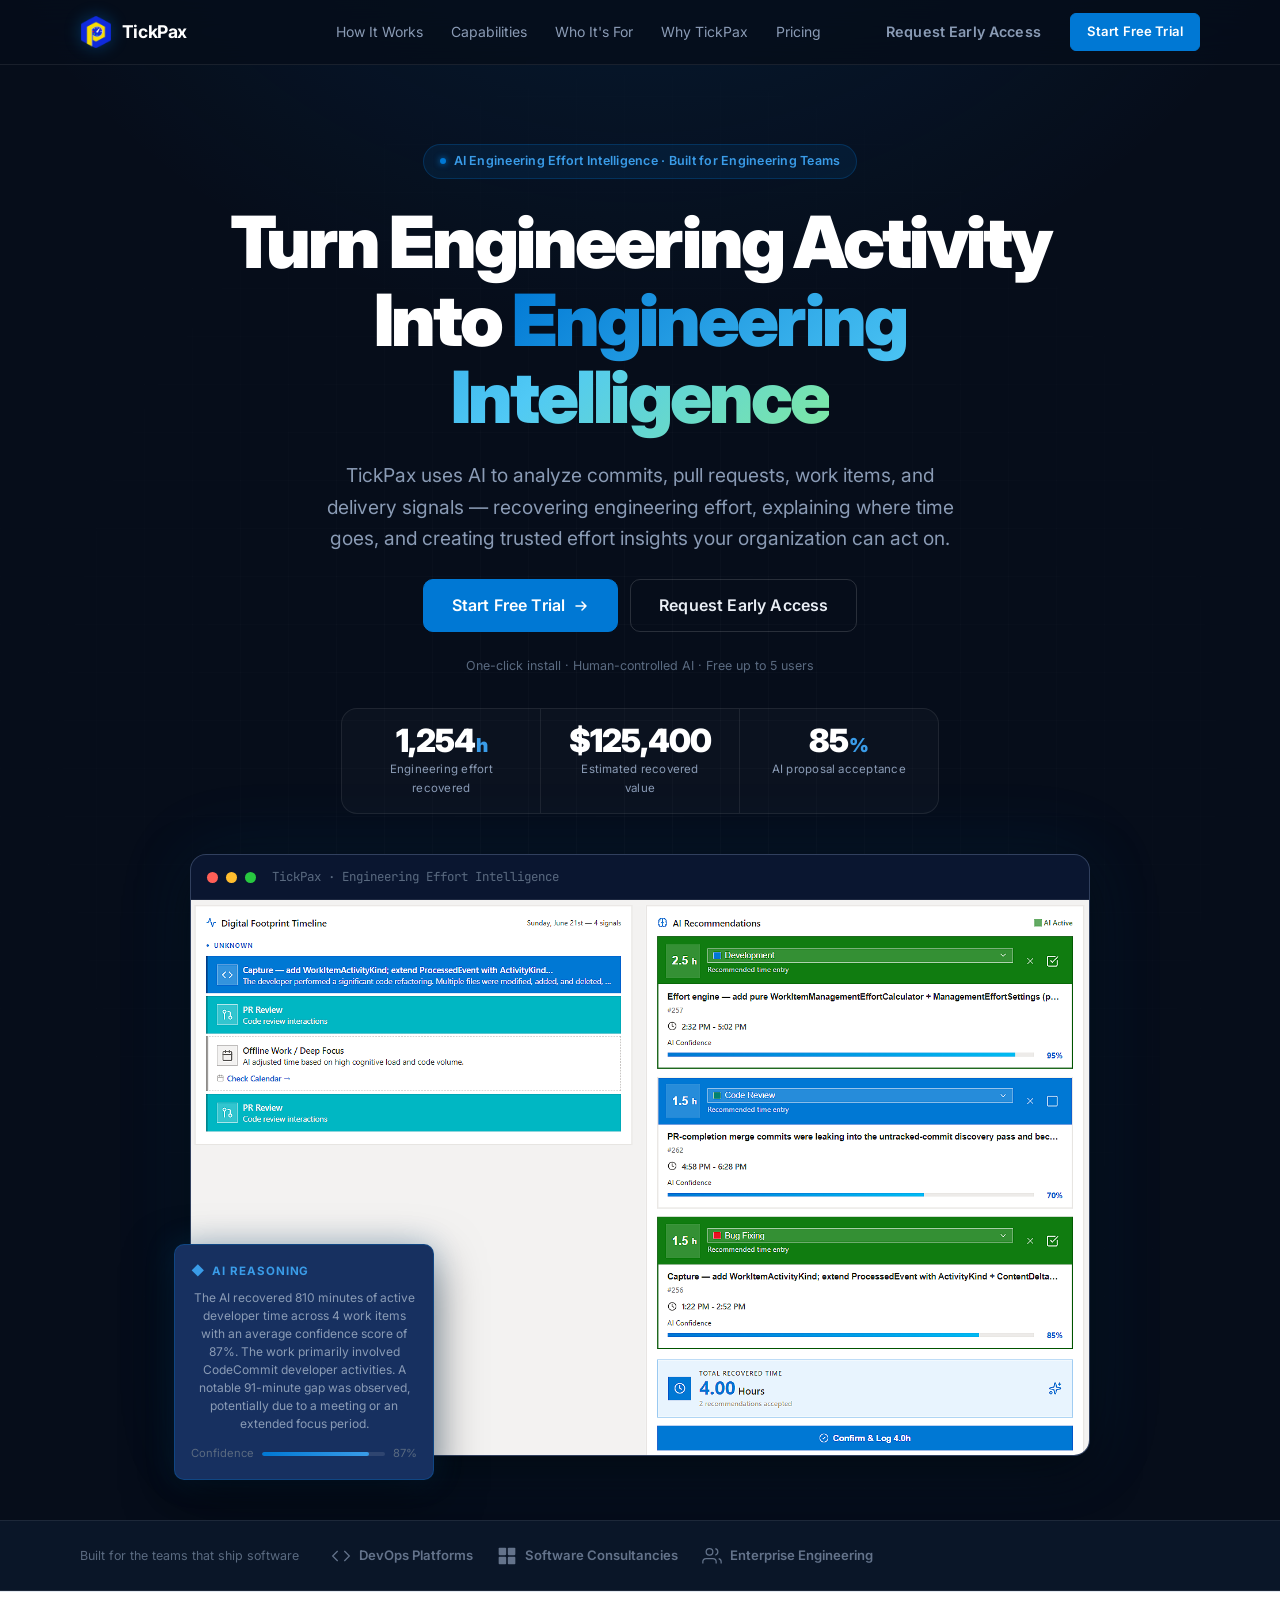
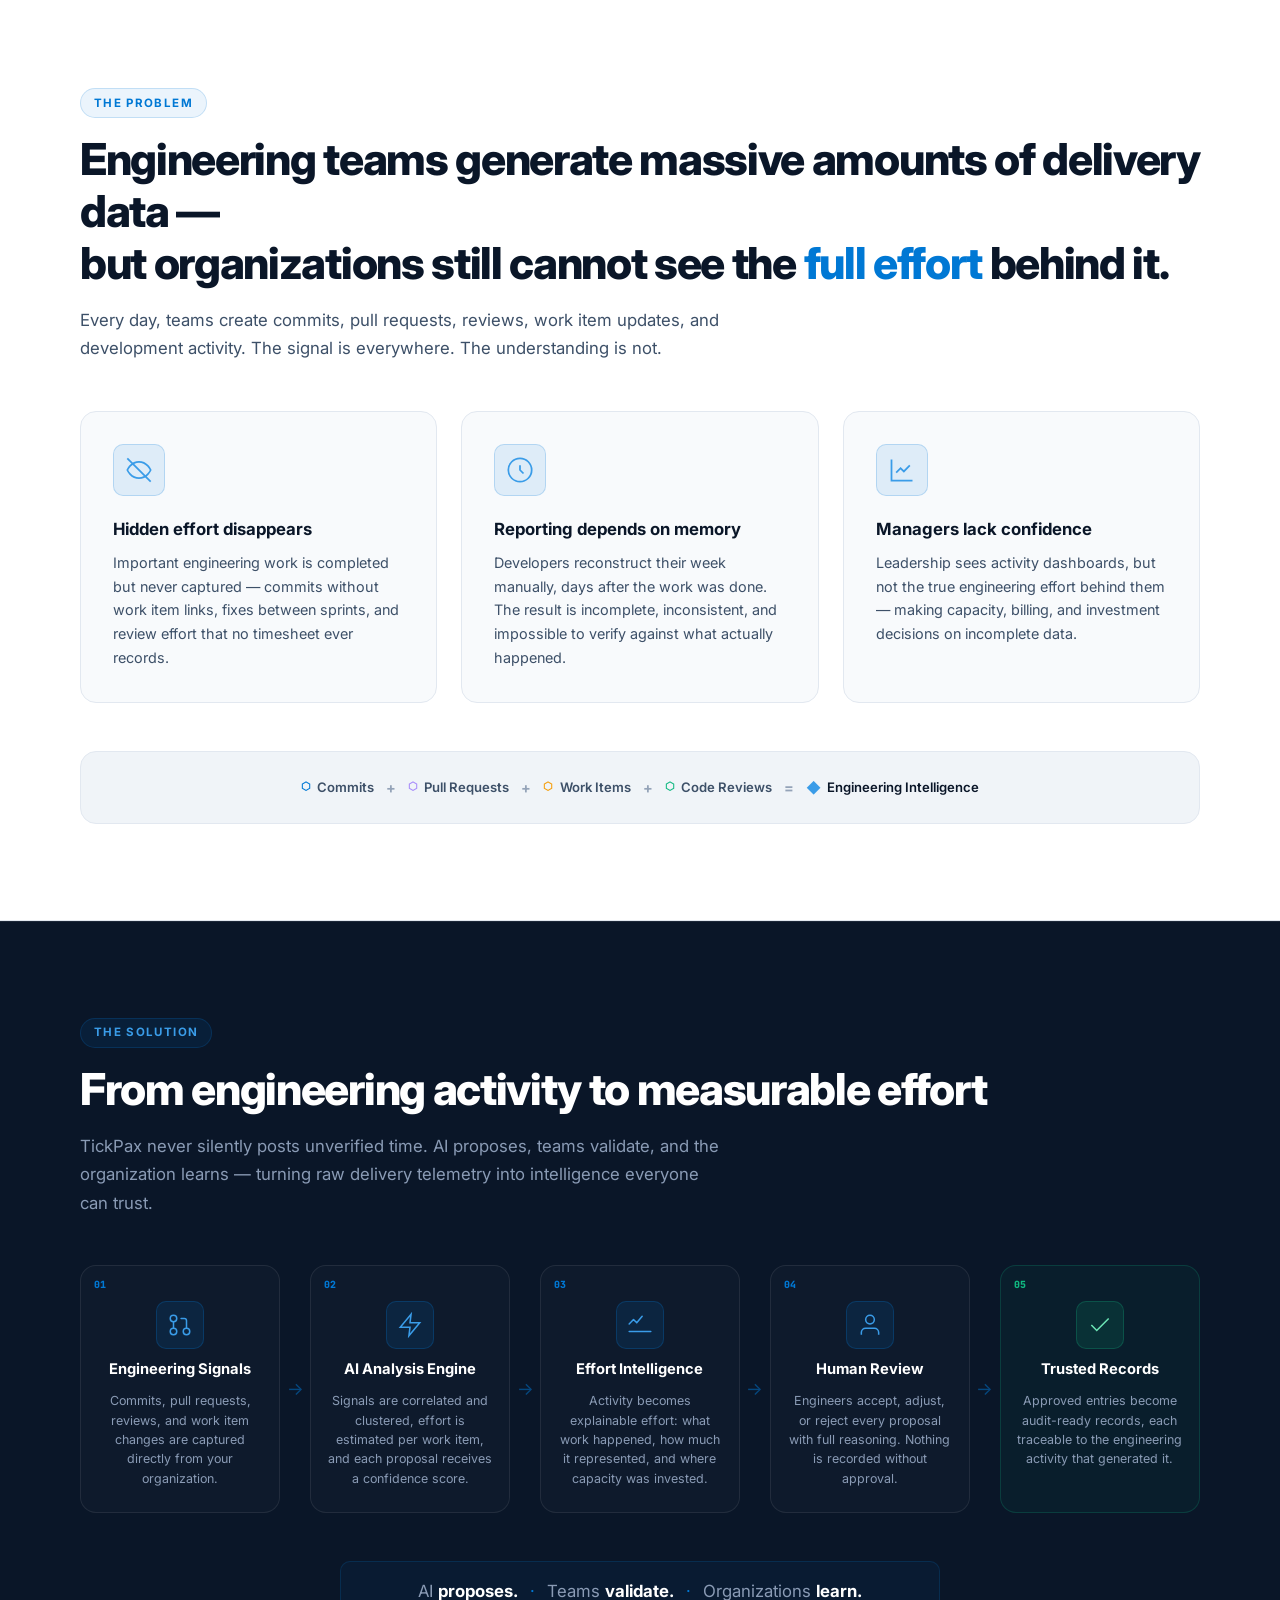
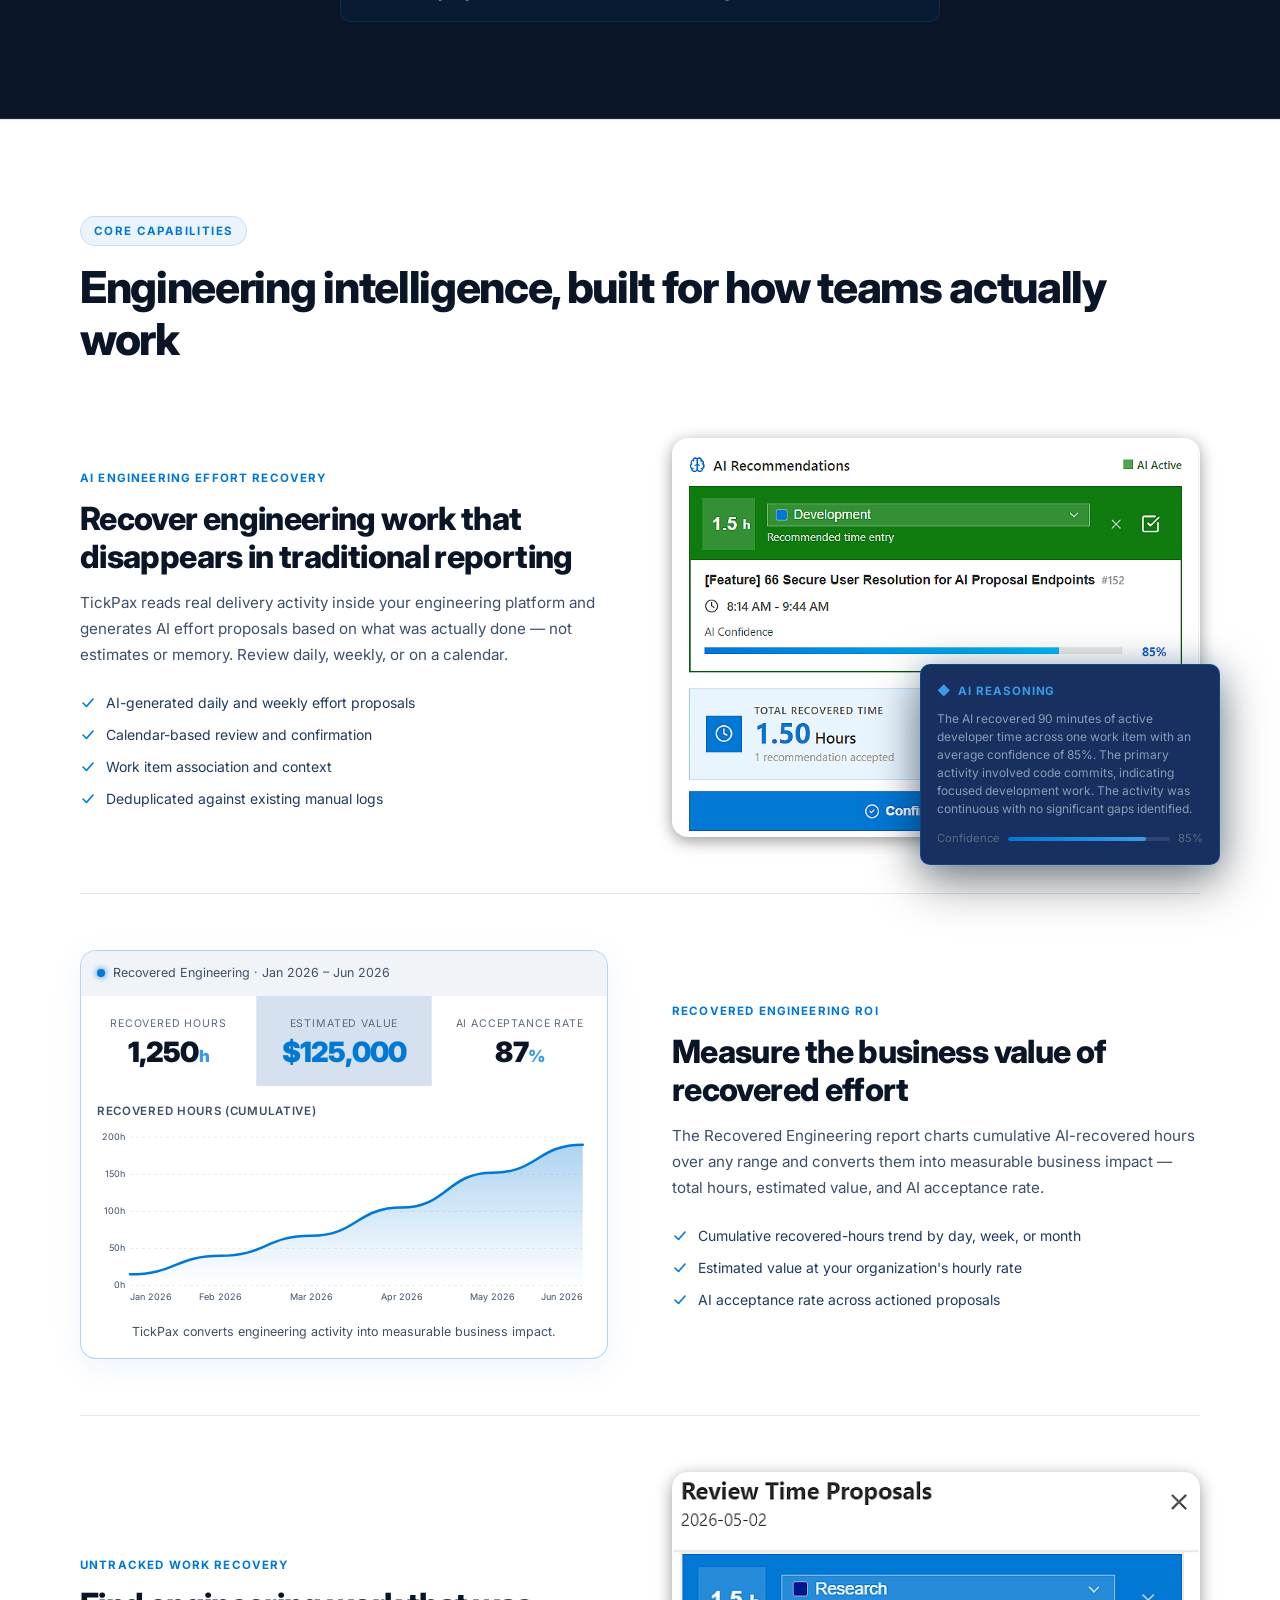
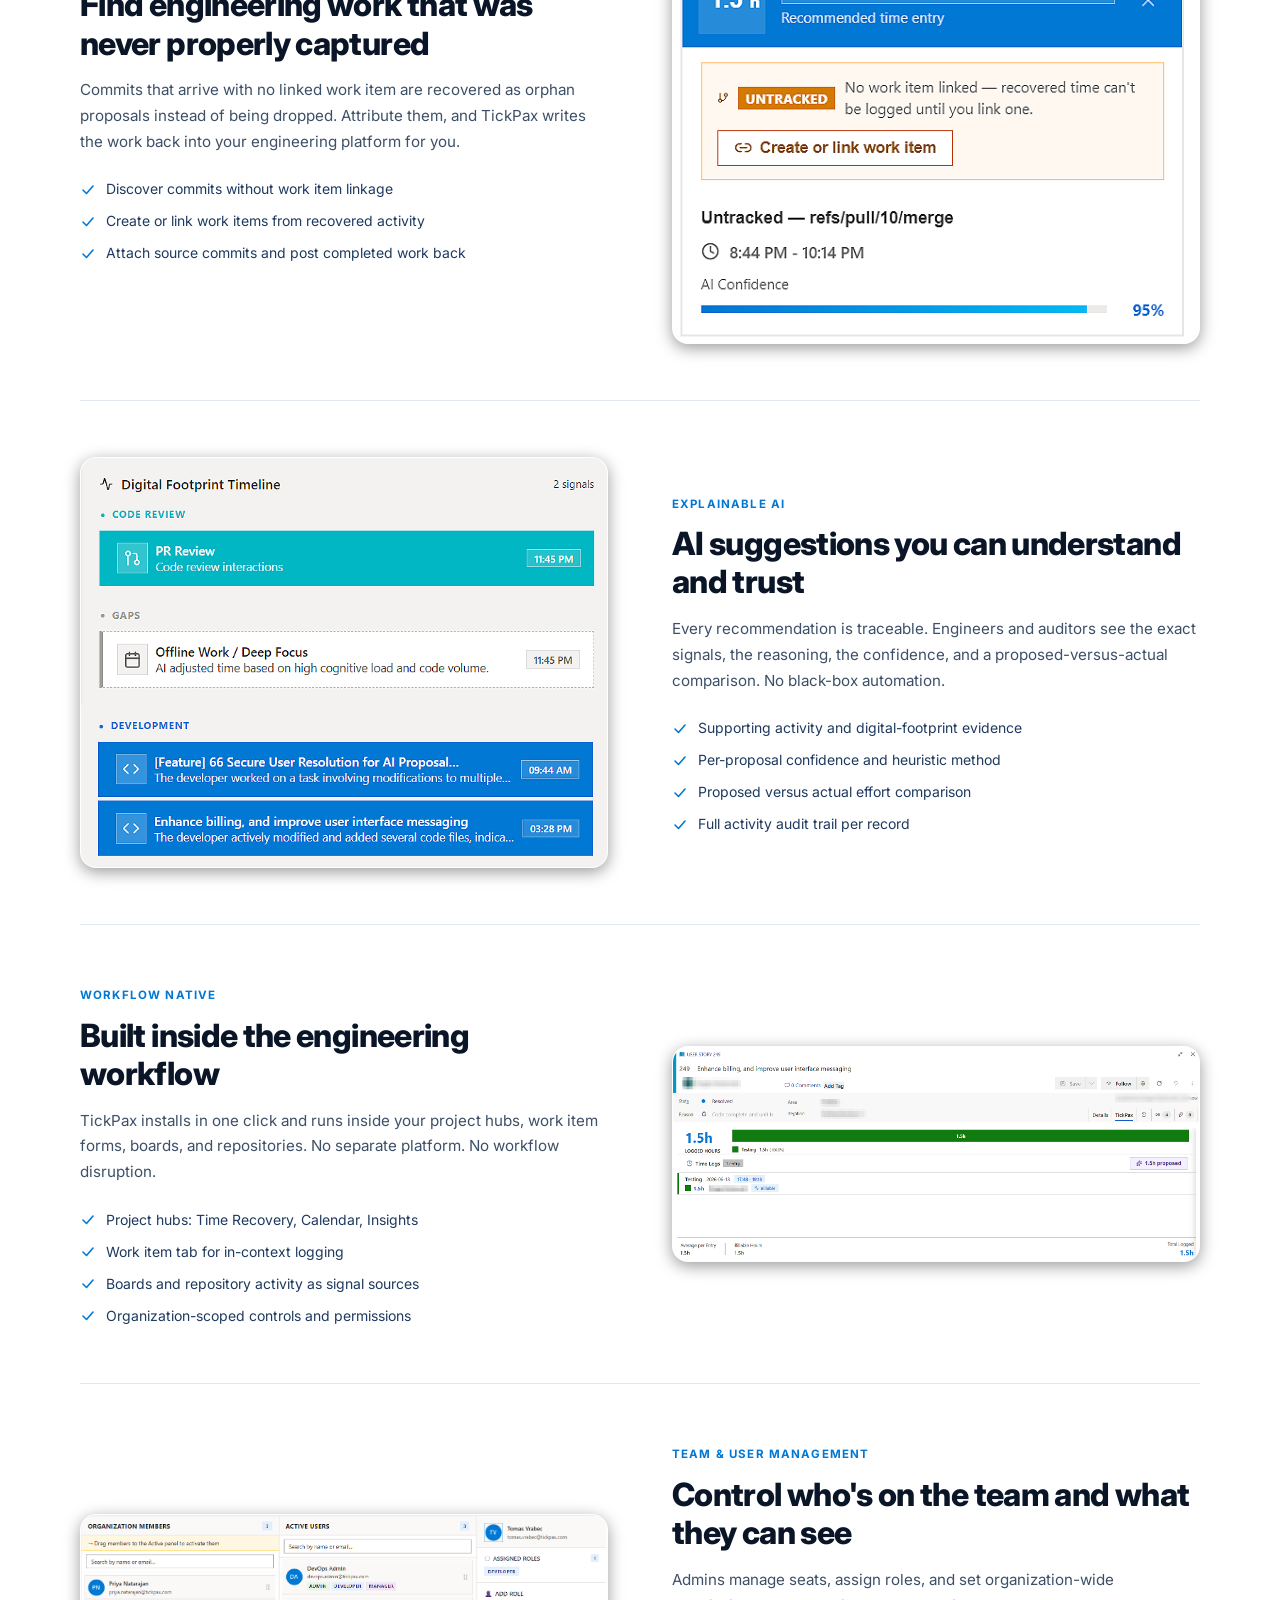
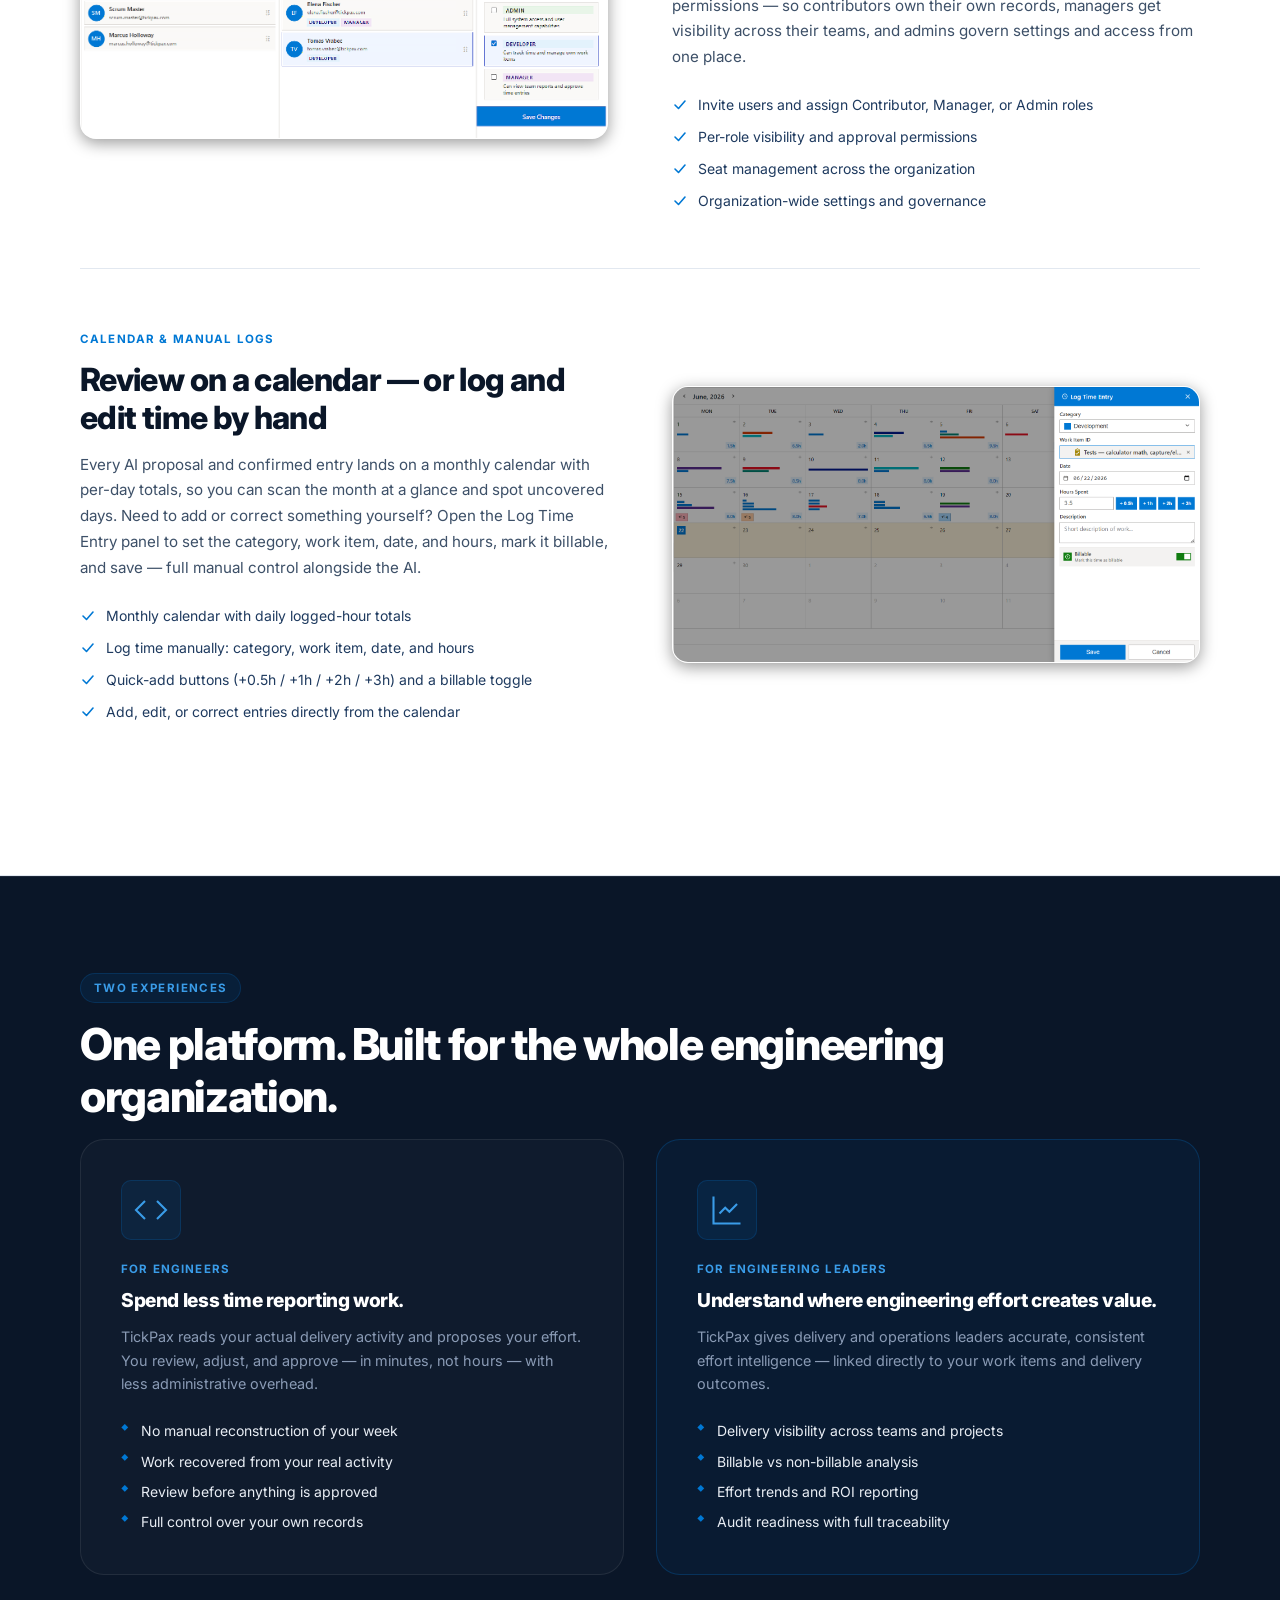
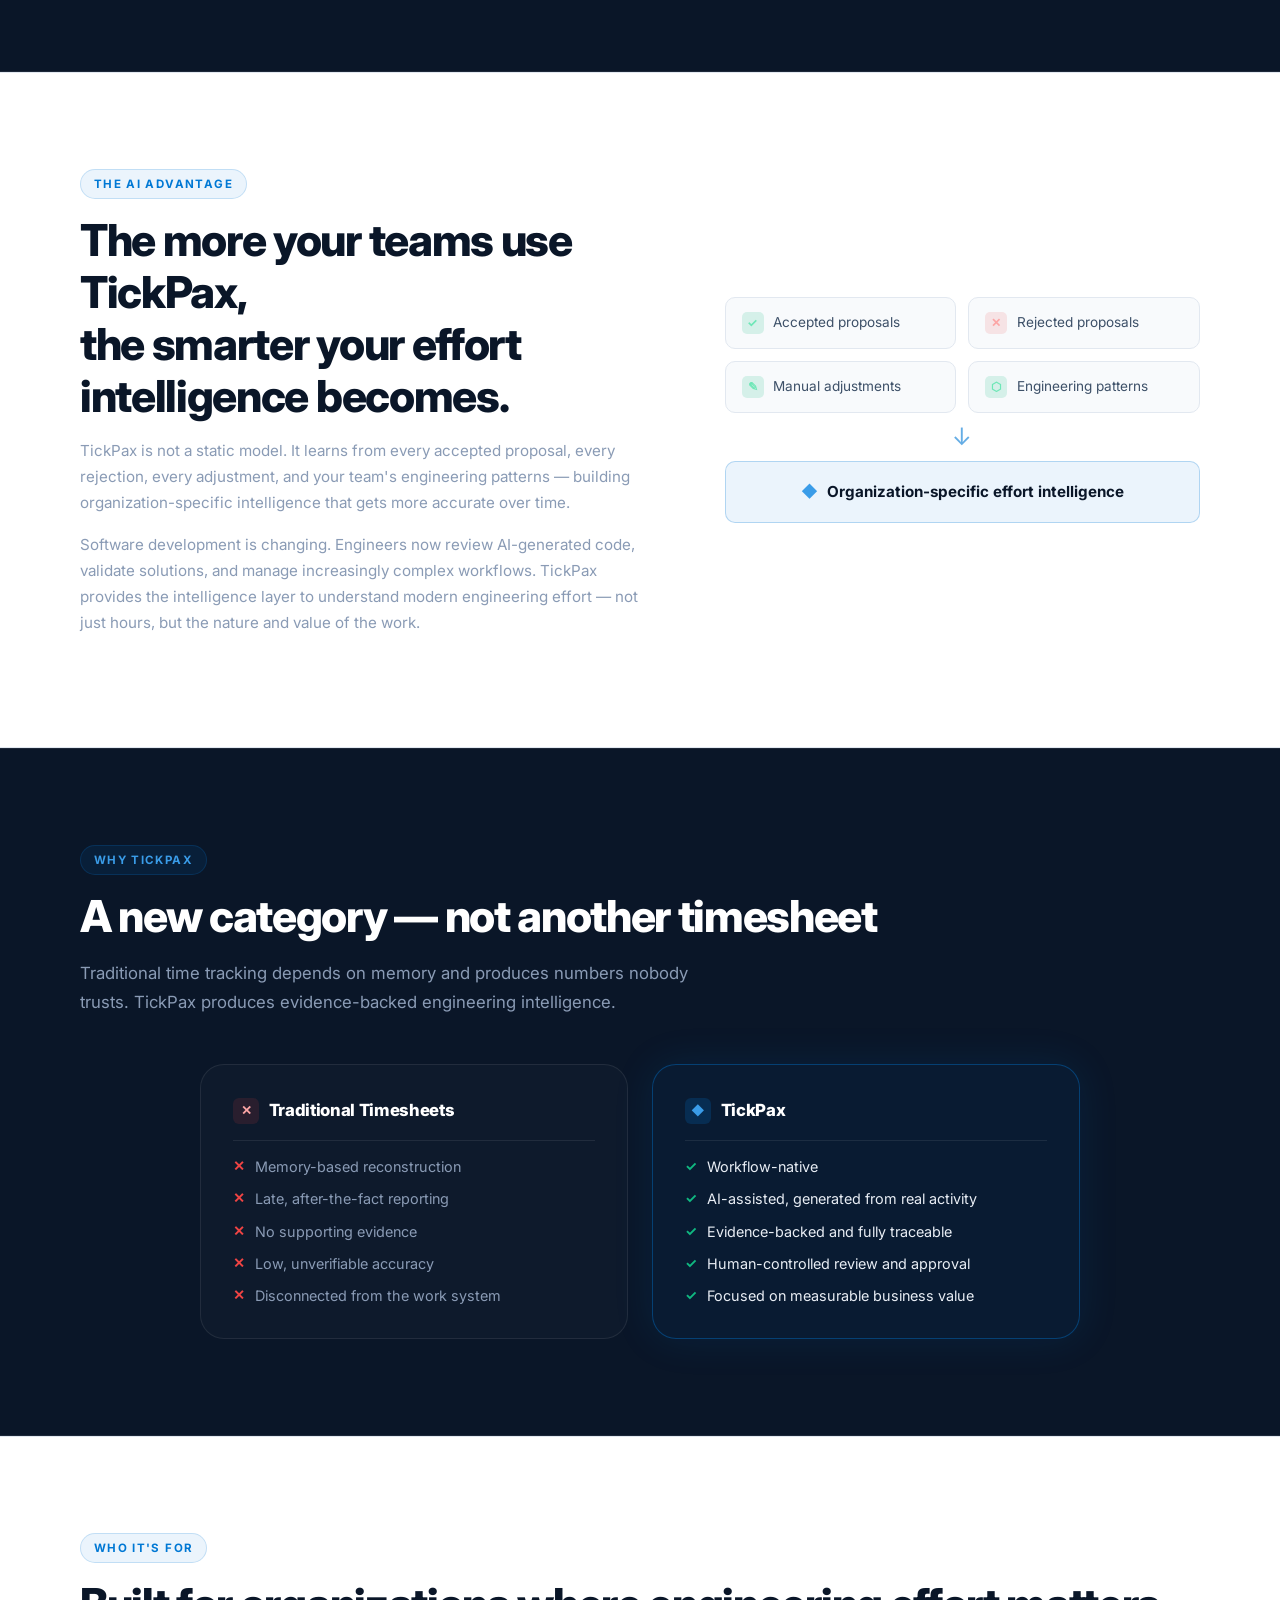
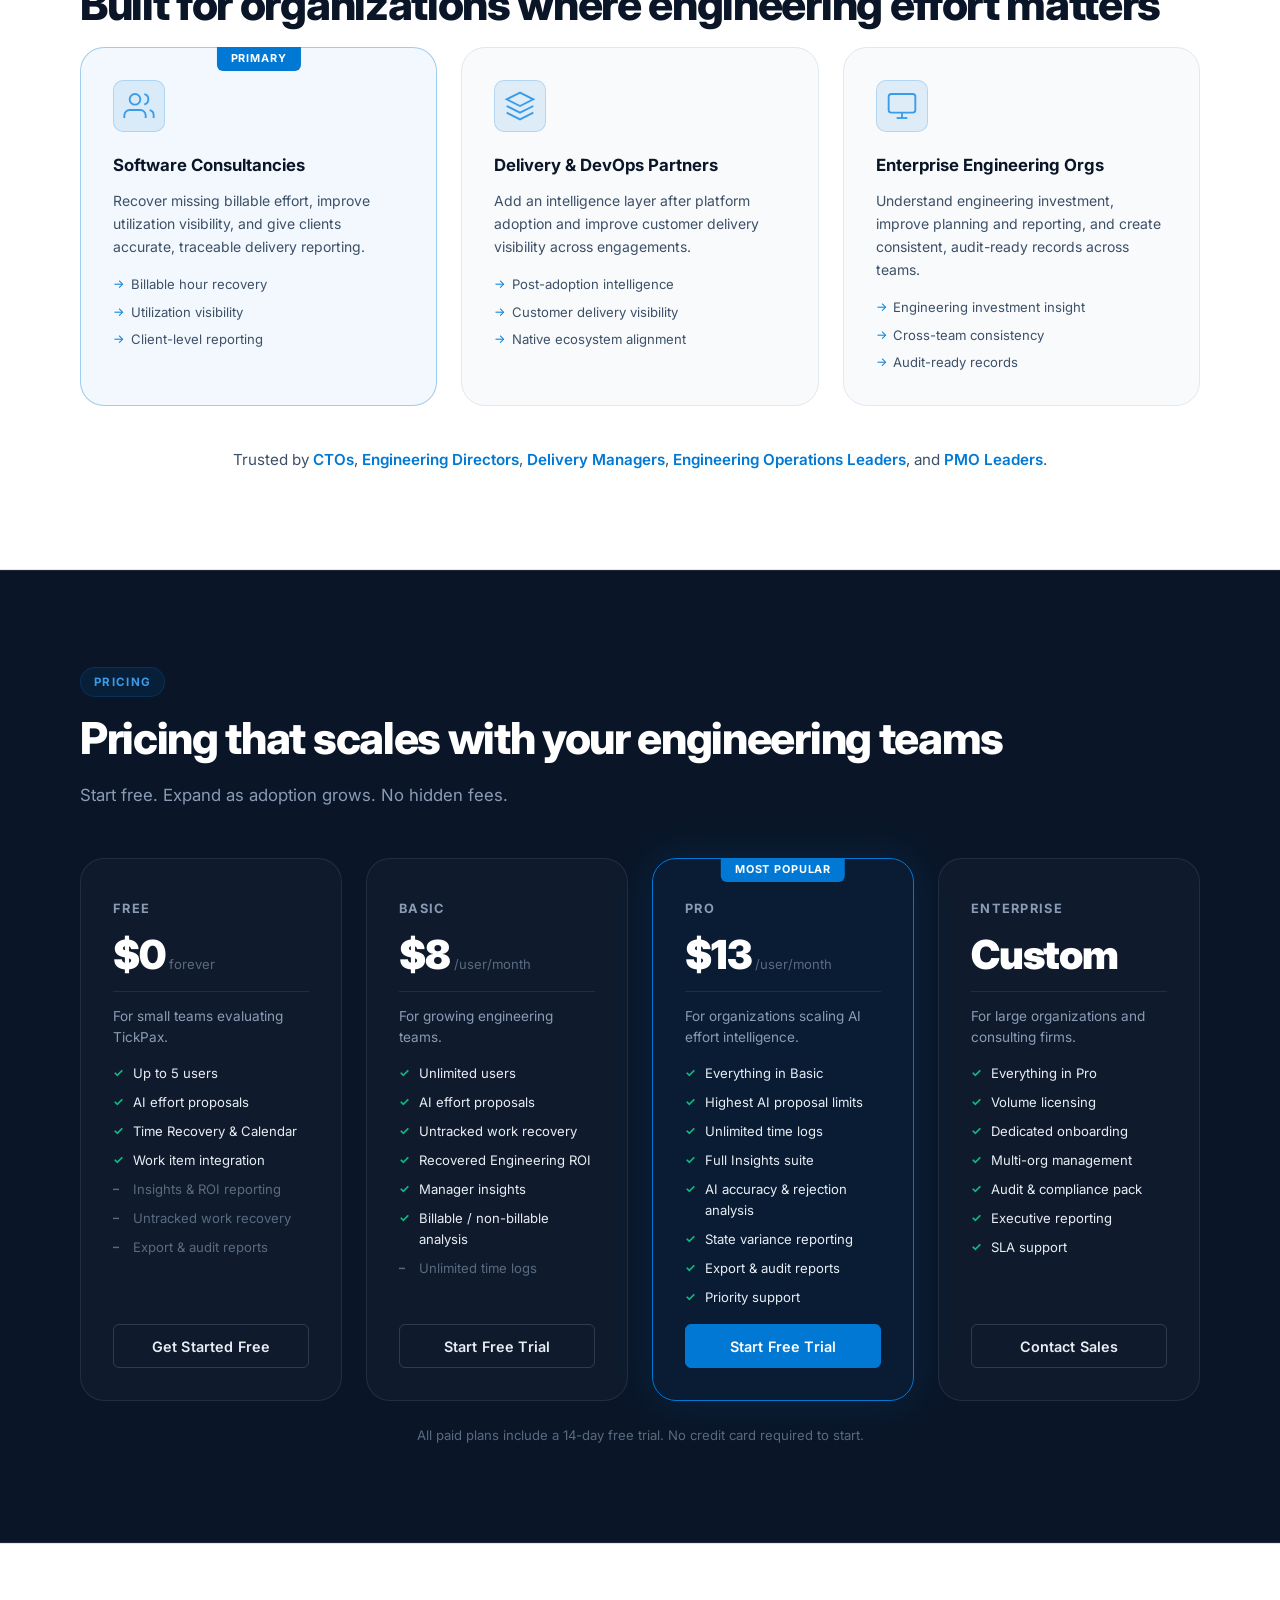
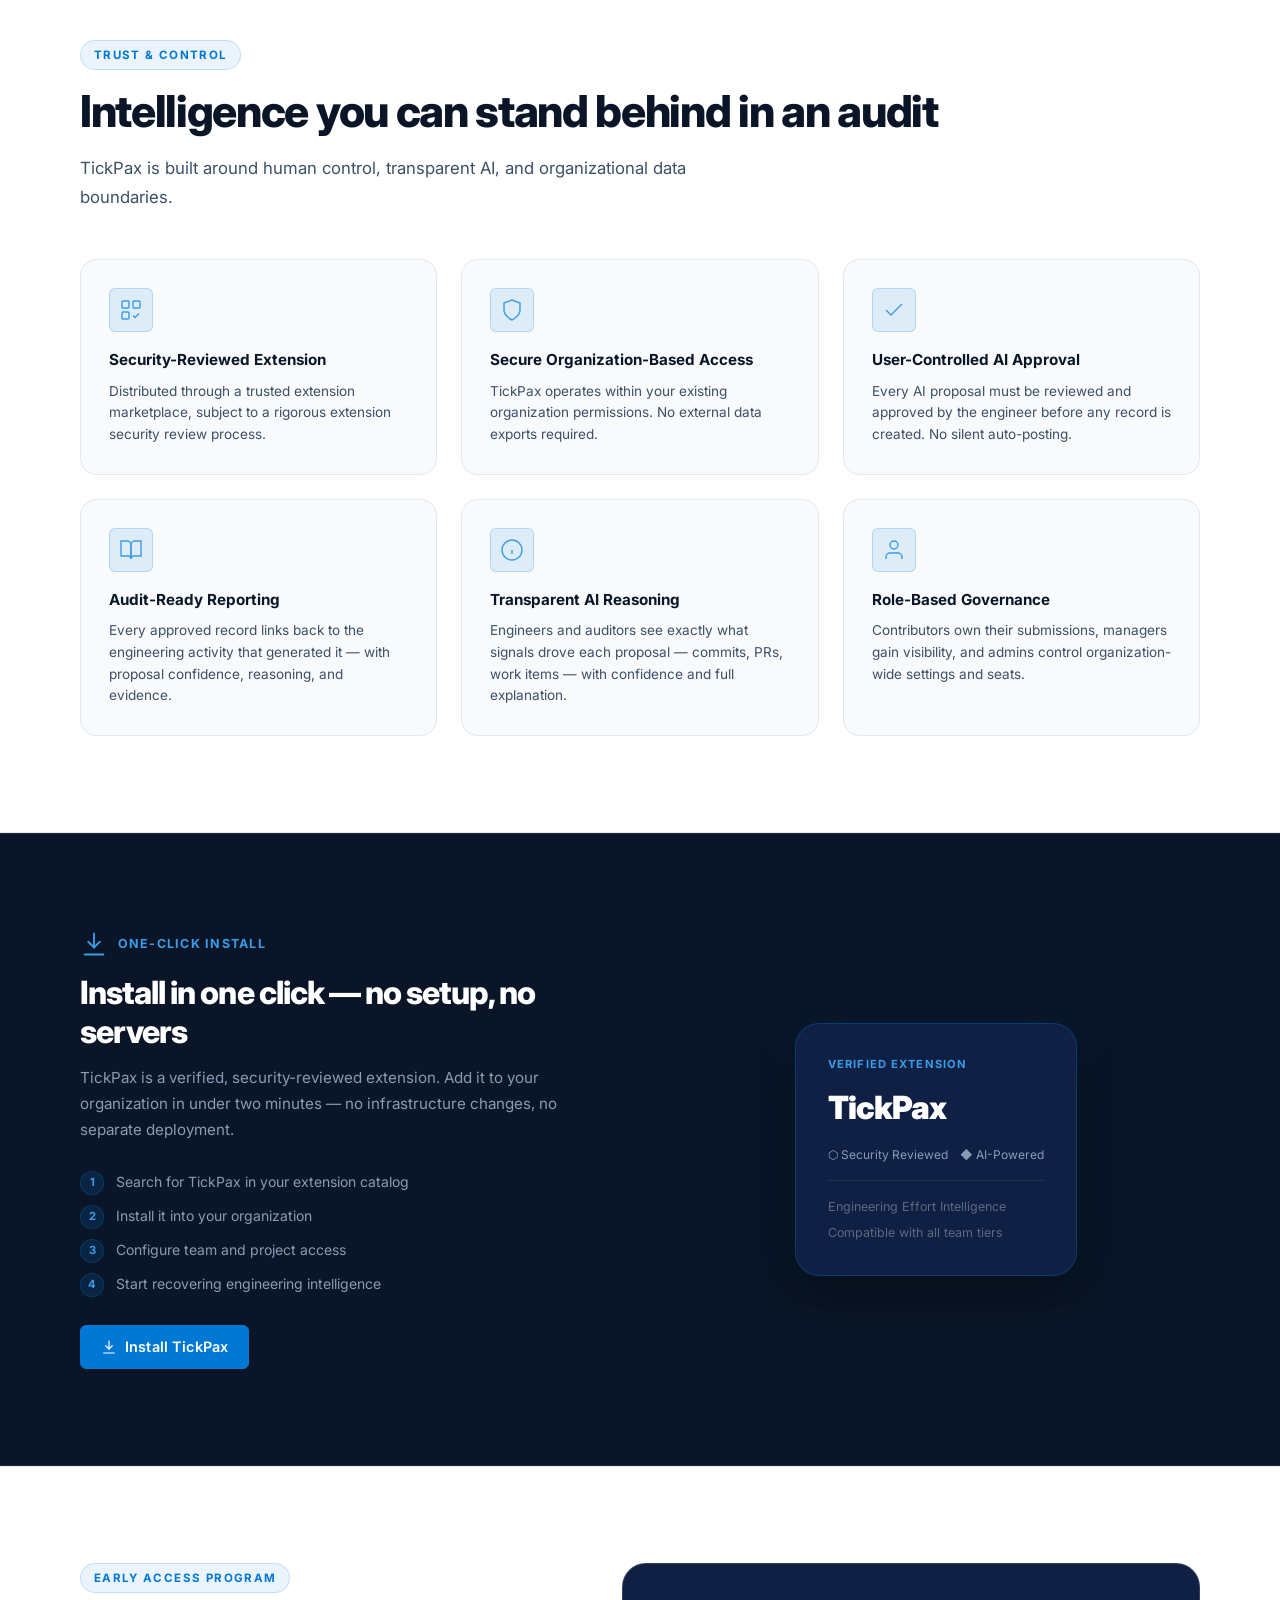
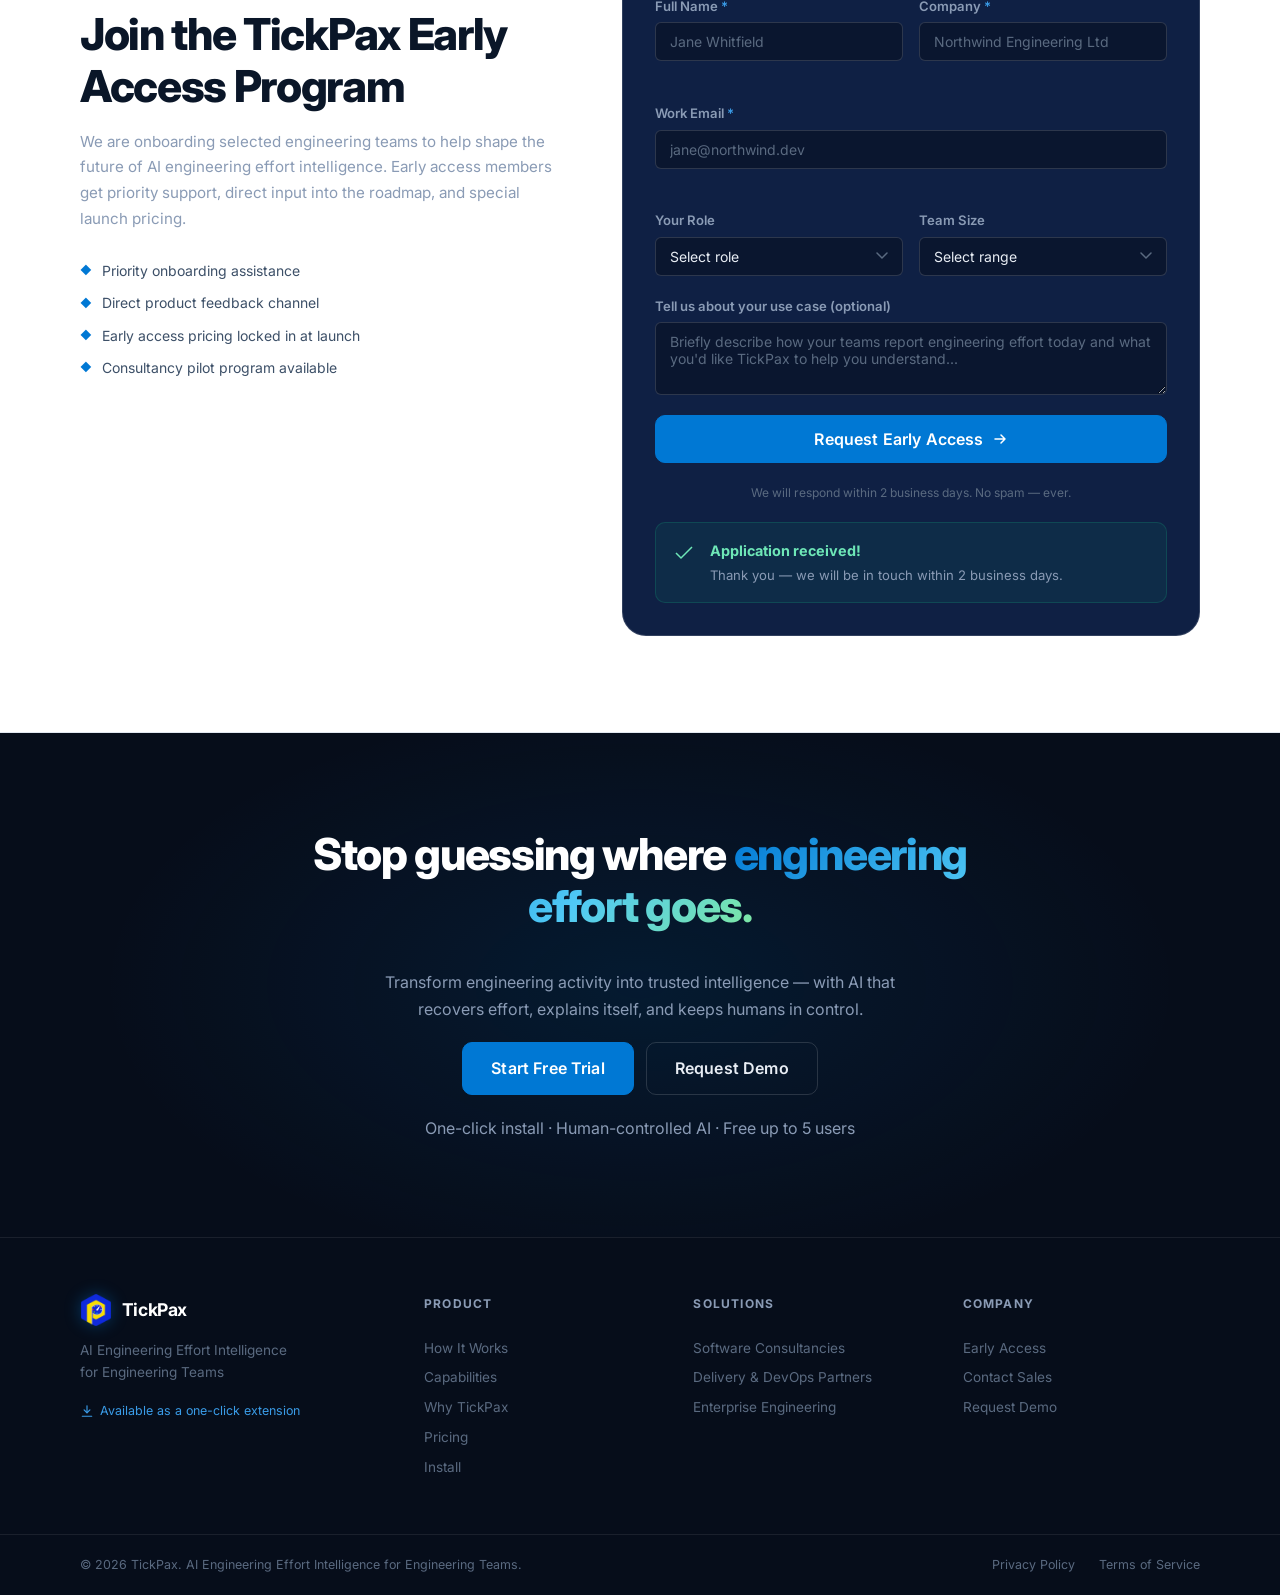
==== commit af9f2b2f: "polished images, and more descriptions and screenshots" ====
--- a/index.html
+++ b/index.html
@@ -598,6 +598,84 @@
           </div>
         </div>
 
+        <!-- Capability 6: Team & User Management -->
+        <div class="feature-block reverse">
+          <div class="feature-text">
+            <div class="feature-tag">Team &amp; User Management</div>
+            <h3>Control who's on the team and what they can see</h3>
+            <p>Admins manage seats, assign roles, and set organization-wide permissions — so contributors own their own records, managers get visibility across their teams, and admins govern settings and access from one place.</p>
+            <ul class="feature-list">
+              <li>
+                <svg width="16" height="16" viewBox="0 0 16 16" fill="none" aria-hidden="true"><path d="M3 8l3.5 3.5L13 4" stroke="var(--color-accent)" stroke-width="1.6" stroke-linecap="round" stroke-linejoin="round"/></svg>
+                Invite users and assign Contributor, Manager, or Admin roles
+              </li>
+              <li>
+                <svg width="16" height="16" viewBox="0 0 16 16" fill="none" aria-hidden="true"><path d="M3 8l3.5 3.5L13 4" stroke="var(--color-accent)" stroke-width="1.6" stroke-linecap="round" stroke-linejoin="round"/></svg>
+                Per-role visibility and approval permissions
+              </li>
+              <li>
+                <svg width="16" height="16" viewBox="0 0 16 16" fill="none" aria-hidden="true"><path d="M3 8l3.5 3.5L13 4" stroke="var(--color-accent)" stroke-width="1.6" stroke-linecap="round" stroke-linejoin="round"/></svg>
+                Seat management across the organization
+              </li>
+              <li>
+                <svg width="16" height="16" viewBox="0 0 16 16" fill="none" aria-hidden="true"><path d="M3 8l3.5 3.5L13 4" stroke="var(--color-accent)" stroke-width="1.6" stroke-linecap="round" stroke-linejoin="round"/></svg>
+                Organization-wide settings and governance
+              </li>
+            </ul>
+          </div>
+          <div class="feature-visual">
+            <div class="feature-screenshot" aria-label="Team and user management preview">
+              <div class="screenshot-placeholder screenshot-placeholder-image">
+                <img
+                  src="assets/user_management.png"
+                  alt="TickPax team management — a member list with assigned roles (Contributor, Manager, Admin), seat usage, and per-role visibility and approval permissions"
+                  class="screenshot-image"
+                  loading="lazy"
+                />
+              </div>
+            </div>
+          </div>
+        </div>
+
+        <!-- Capability 7: Calendar Review & Manual Logs -->
+        <div class="feature-block">
+          <div class="feature-text">
+            <div class="feature-tag">Calendar &amp; Manual Logs</div>
+            <h3>Review on a calendar — or log and edit time by hand</h3>
+            <p>Every AI proposal and confirmed entry lands on a monthly calendar with per-day totals, so you can scan the month at a glance and spot uncovered days. Need to add or correct something yourself? Open the Log Time Entry panel to set the category, work item, date, and hours, mark it billable, and save — full manual control alongside the AI.</p>
+            <ul class="feature-list">
+              <li>
+                <svg width="16" height="16" viewBox="0 0 16 16" fill="none" aria-hidden="true"><path d="M3 8l3.5 3.5L13 4" stroke="var(--color-accent)" stroke-width="1.6" stroke-linecap="round" stroke-linejoin="round"/></svg>
+                Monthly calendar with daily logged-hour totals
+              </li>
+              <li>
+                <svg width="16" height="16" viewBox="0 0 16 16" fill="none" aria-hidden="true"><path d="M3 8l3.5 3.5L13 4" stroke="var(--color-accent)" stroke-width="1.6" stroke-linecap="round" stroke-linejoin="round"/></svg>
+                Log time manually: category, work item, date, and hours
+              </li>
+              <li>
+                <svg width="16" height="16" viewBox="0 0 16 16" fill="none" aria-hidden="true"><path d="M3 8l3.5 3.5L13 4" stroke="var(--color-accent)" stroke-width="1.6" stroke-linecap="round" stroke-linejoin="round"/></svg>
+                Quick-add buttons (+0.5h / +1h / +2h / +3h) and a billable toggle
+              </li>
+              <li>
+                <svg width="16" height="16" viewBox="0 0 16 16" fill="none" aria-hidden="true"><path d="M3 8l3.5 3.5L13 4" stroke="var(--color-accent)" stroke-width="1.6" stroke-linecap="round" stroke-linejoin="round"/></svg>
+                Add, edit, or correct entries directly from the calendar
+              </li>
+            </ul>
+          </div>
+          <div class="feature-visual">
+            <div class="feature-screenshot" aria-label="Calendar review and manual time logging preview">
+              <div class="screenshot-placeholder screenshot-placeholder-image">
+                <img
+                  src="assets/calendar_review.png"
+                  alt="TickPax calendar for June 2026 showing daily logged-hour totals across the month, with a Log Time Entry panel open to add a manual entry — Development category, a Tests work item, date 06/22/2026, 3.5 hours with +0.5h/+1h/+2h/+3h quick-add buttons, a billable toggle, and Save/Cancel"
+                  class="screenshot-image"
+                  loading="lazy"
+                />
+              </div>
+            </div>
+          </div>
+        </div>
+
       </div>
     </section>
 
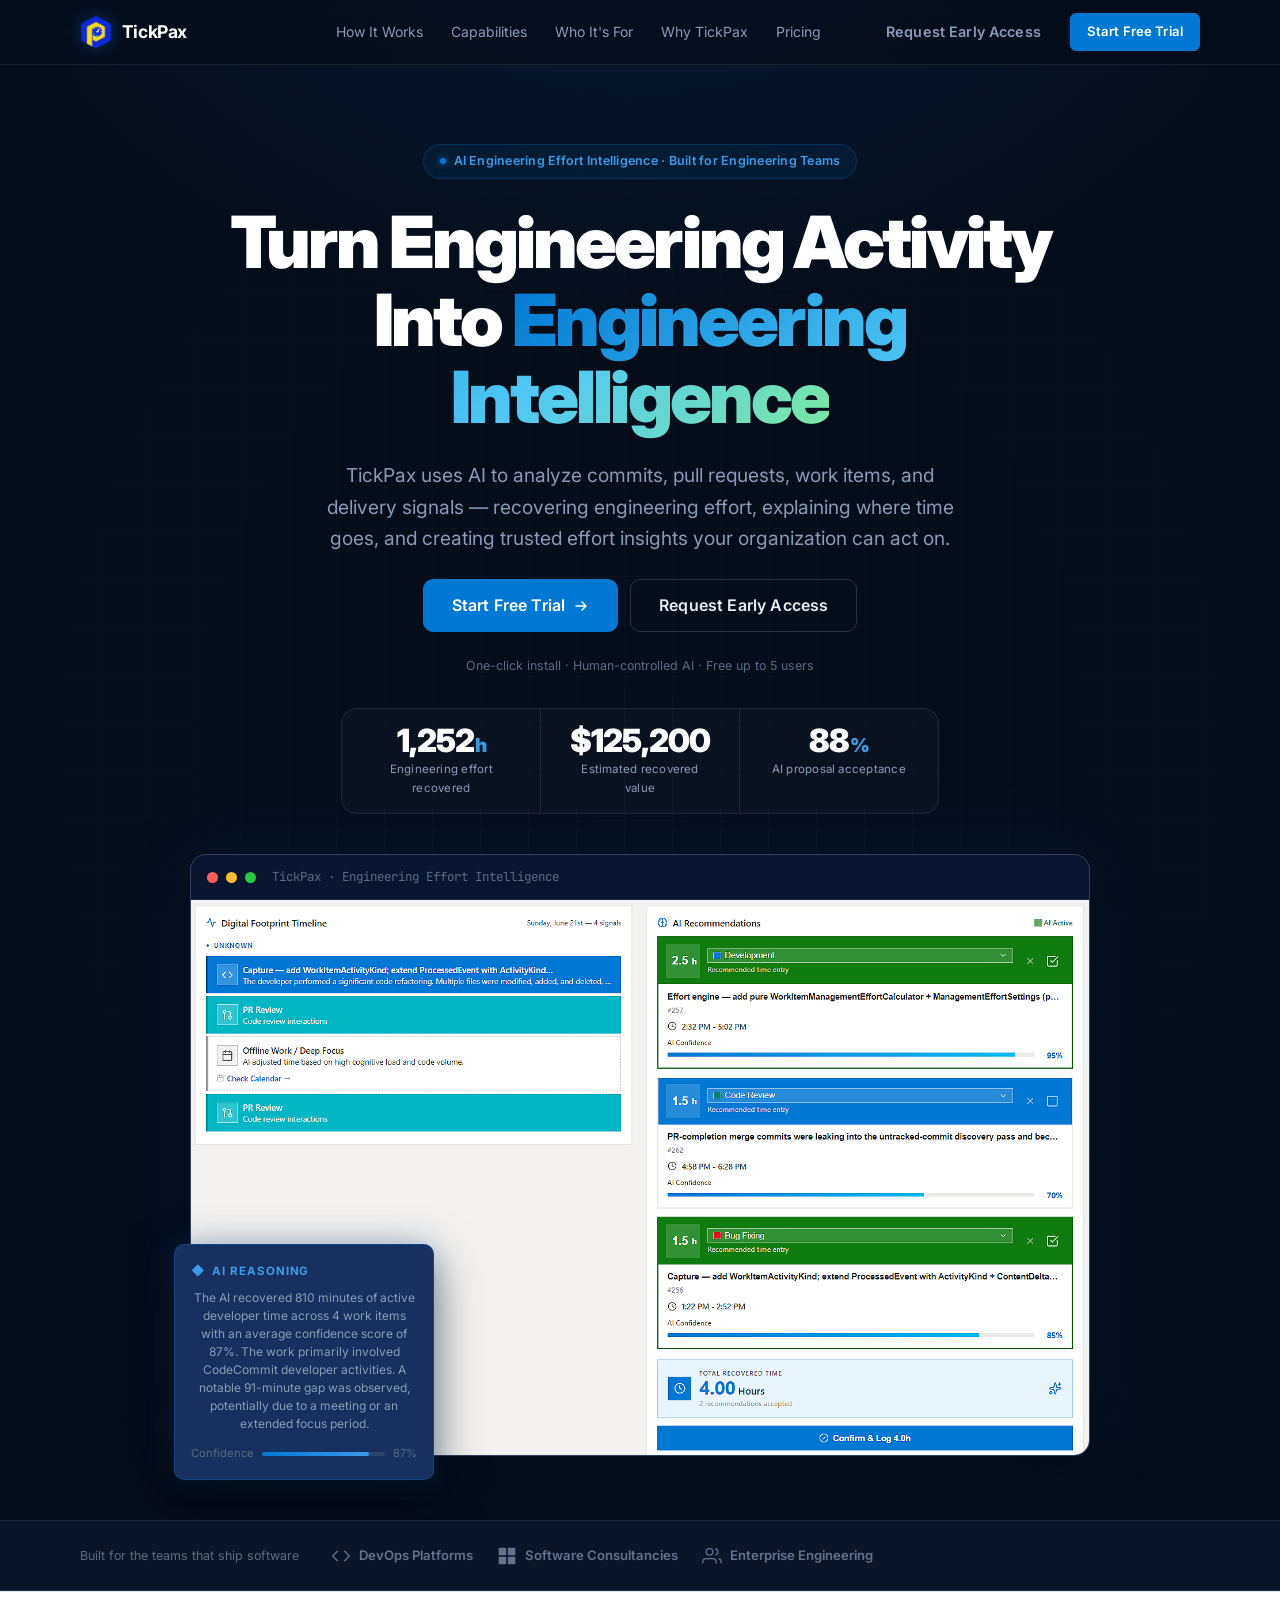
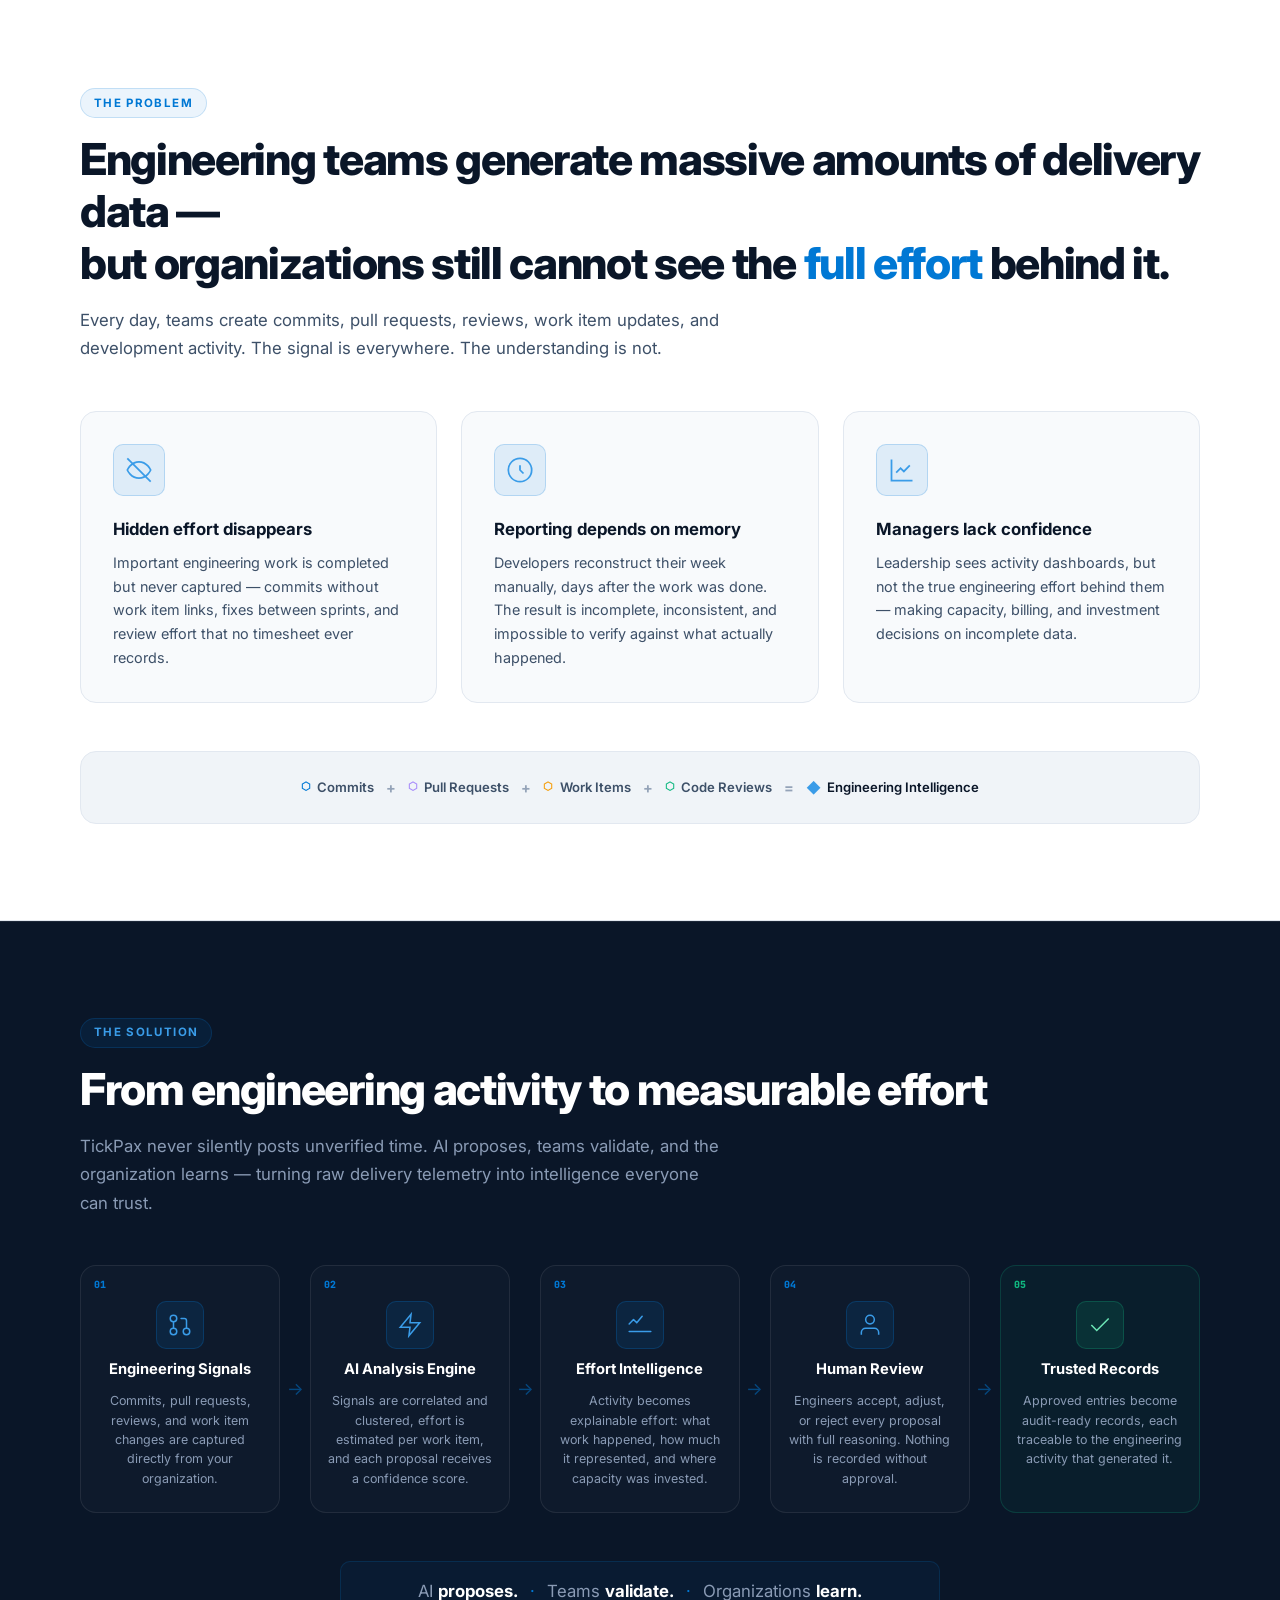
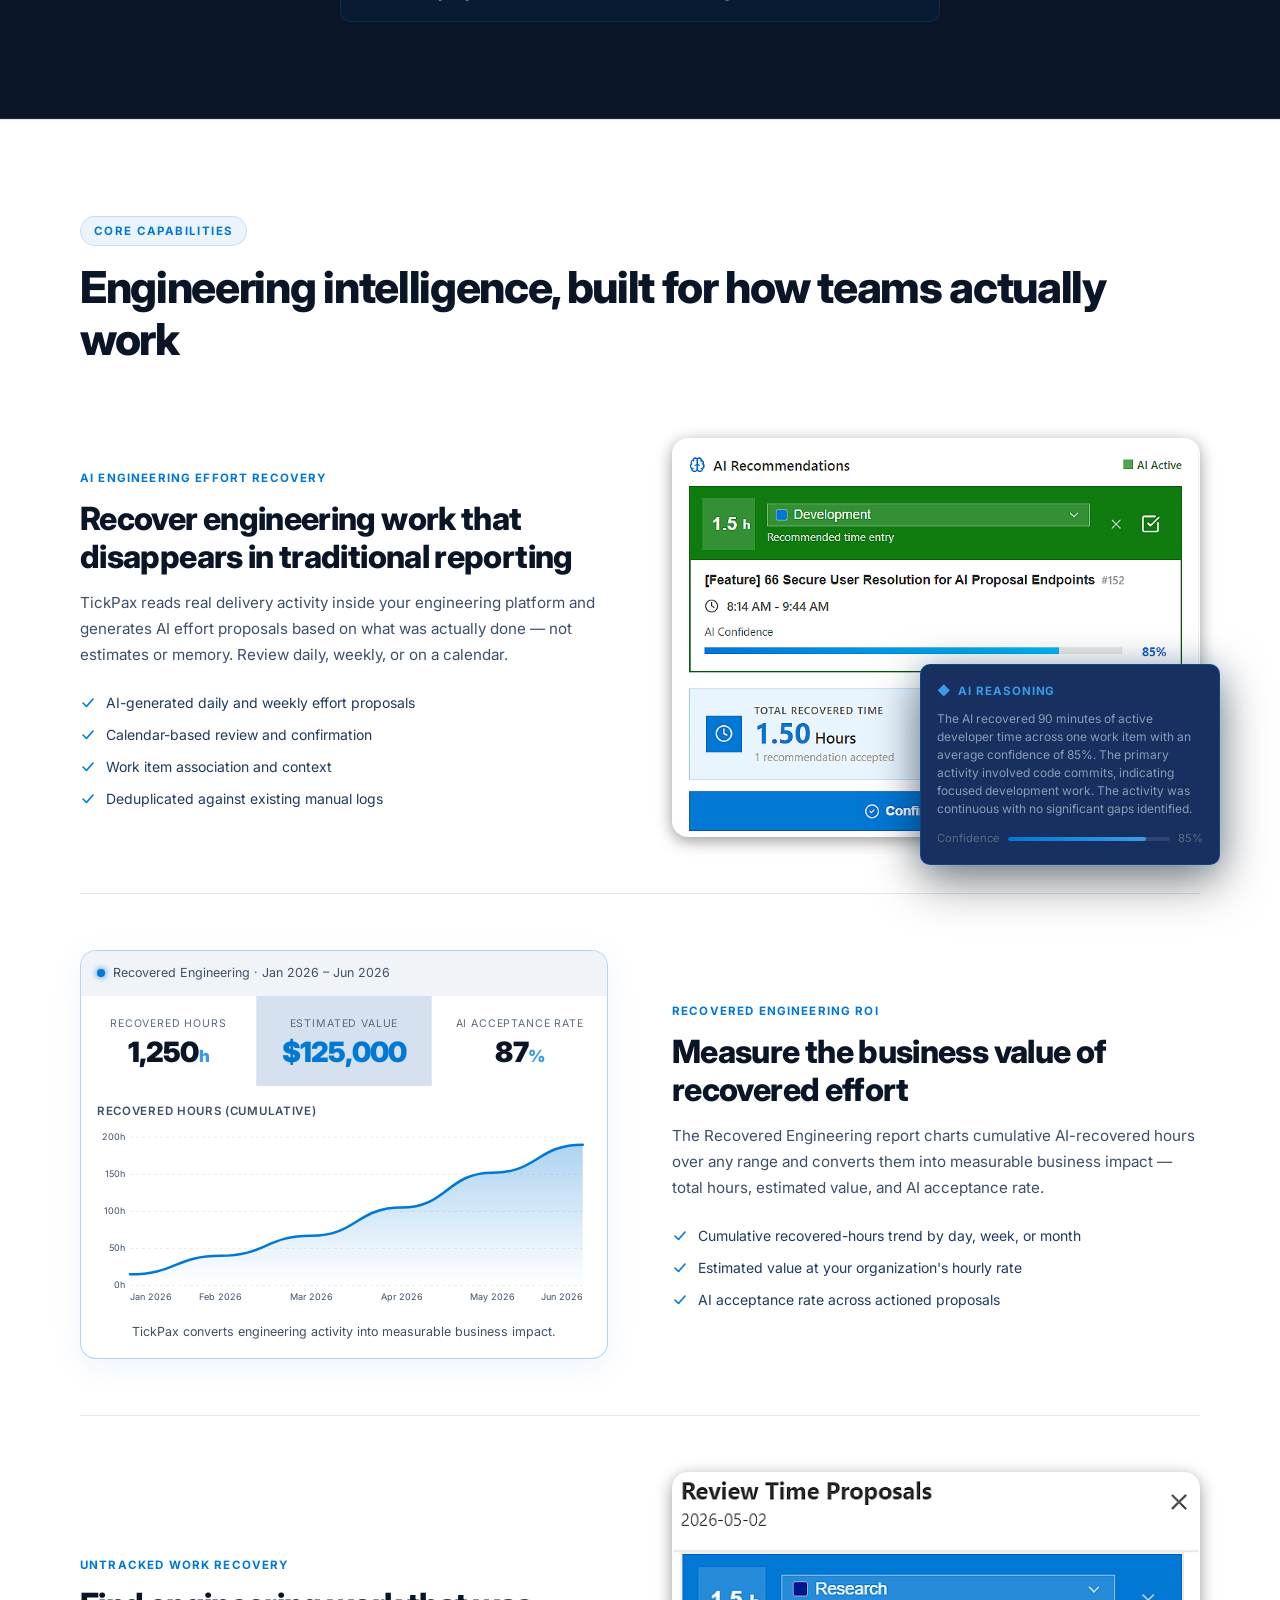
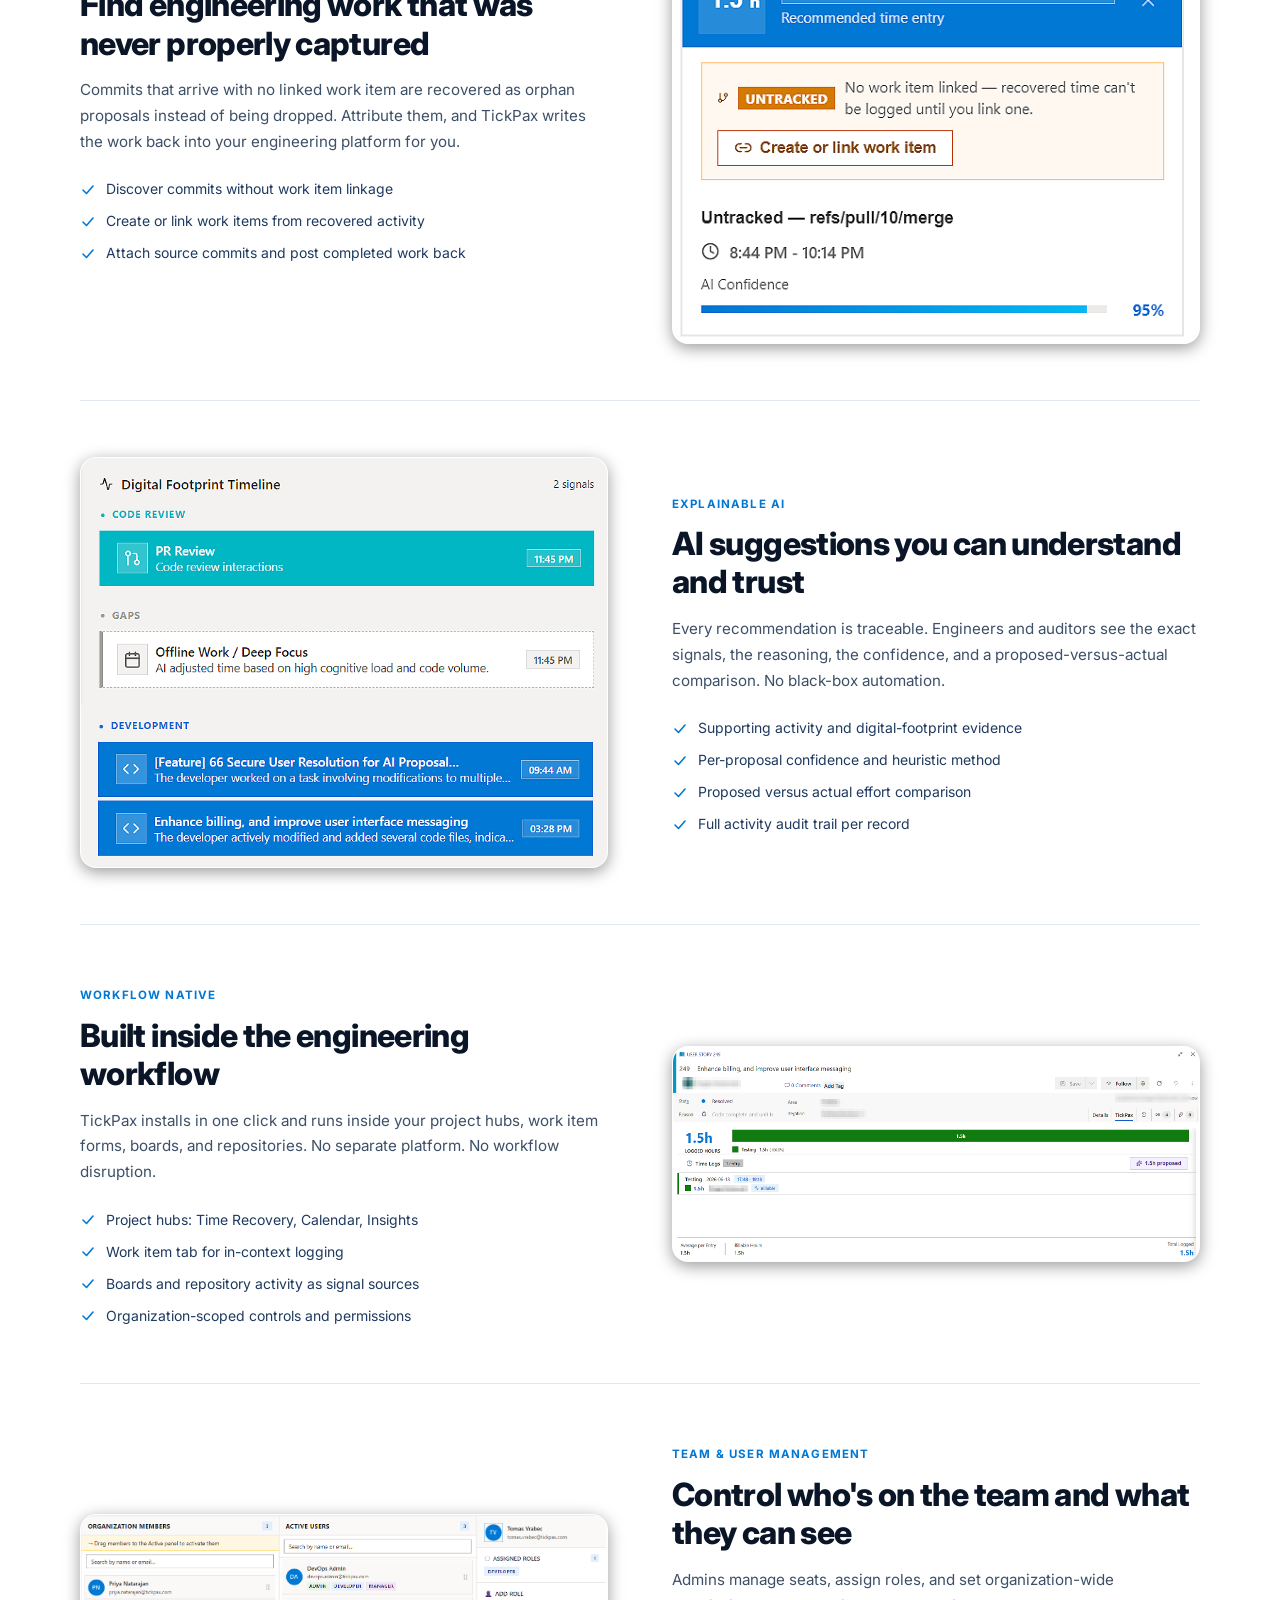
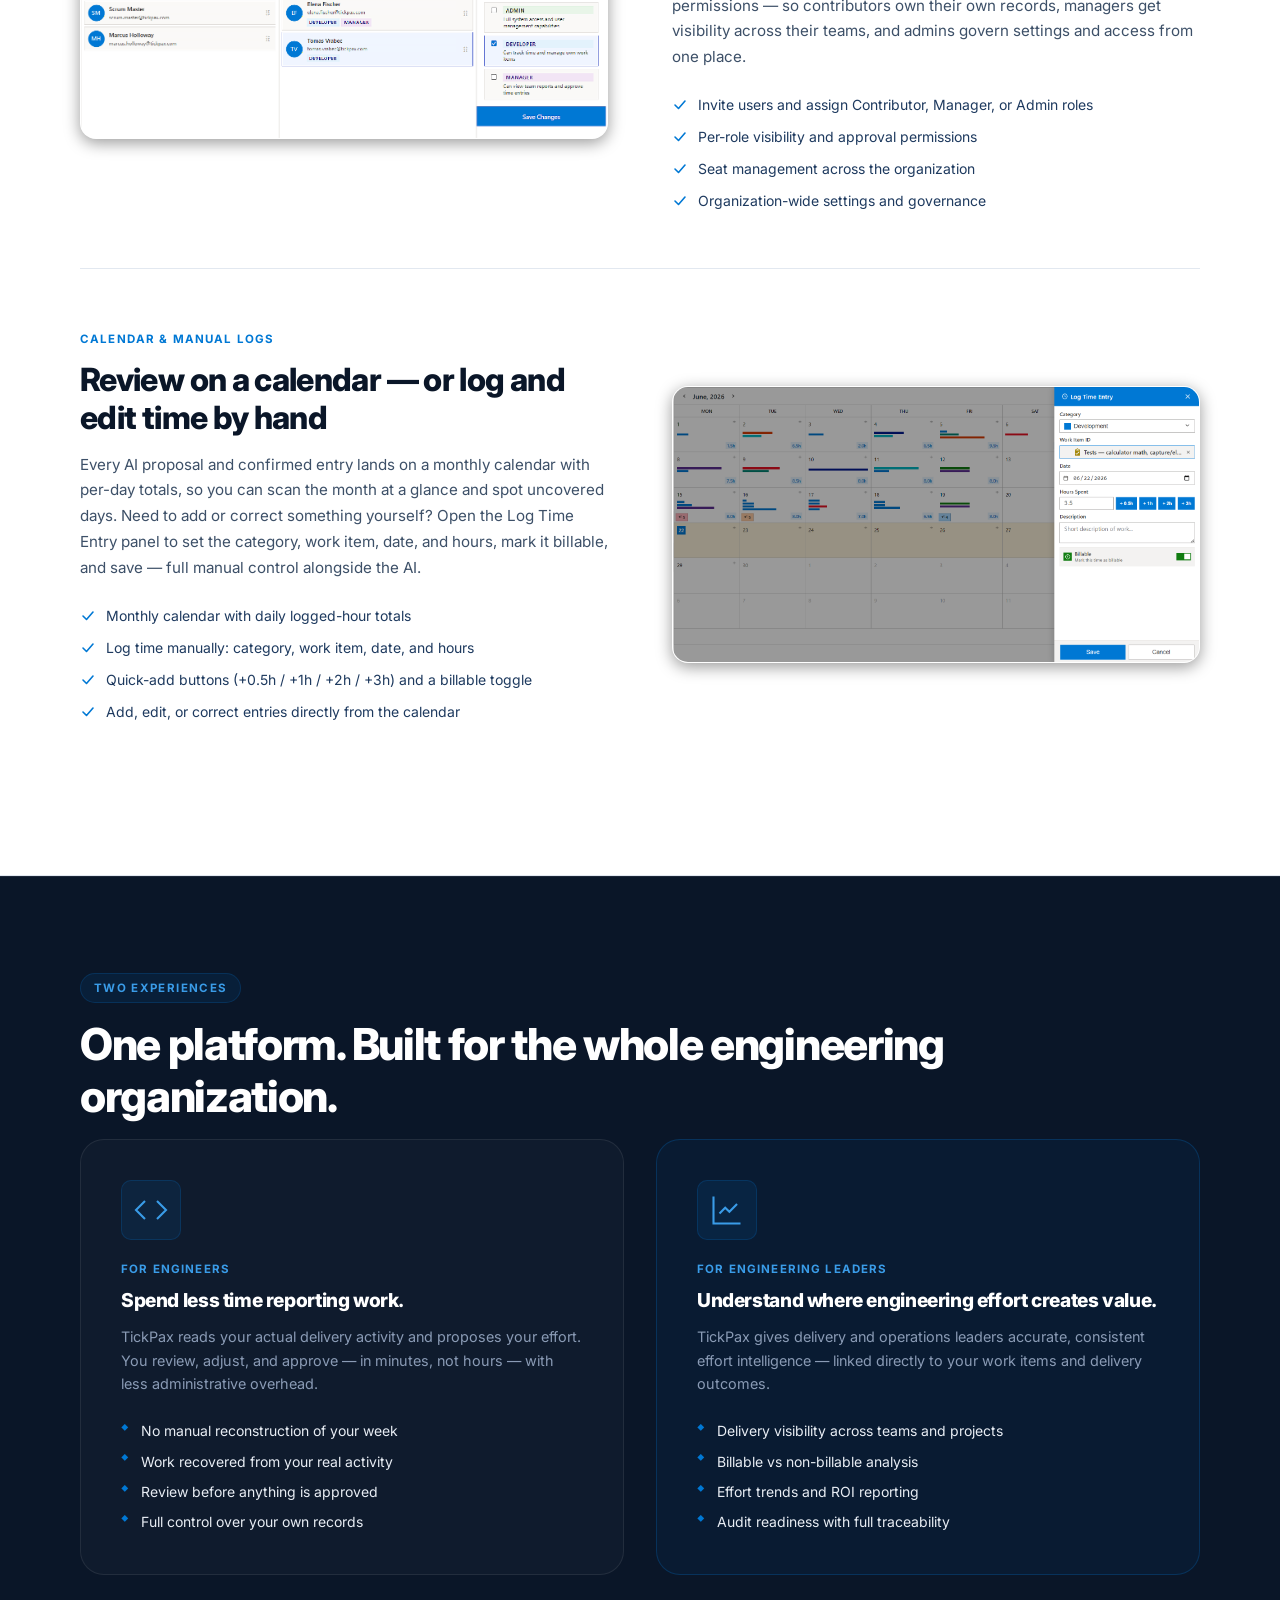
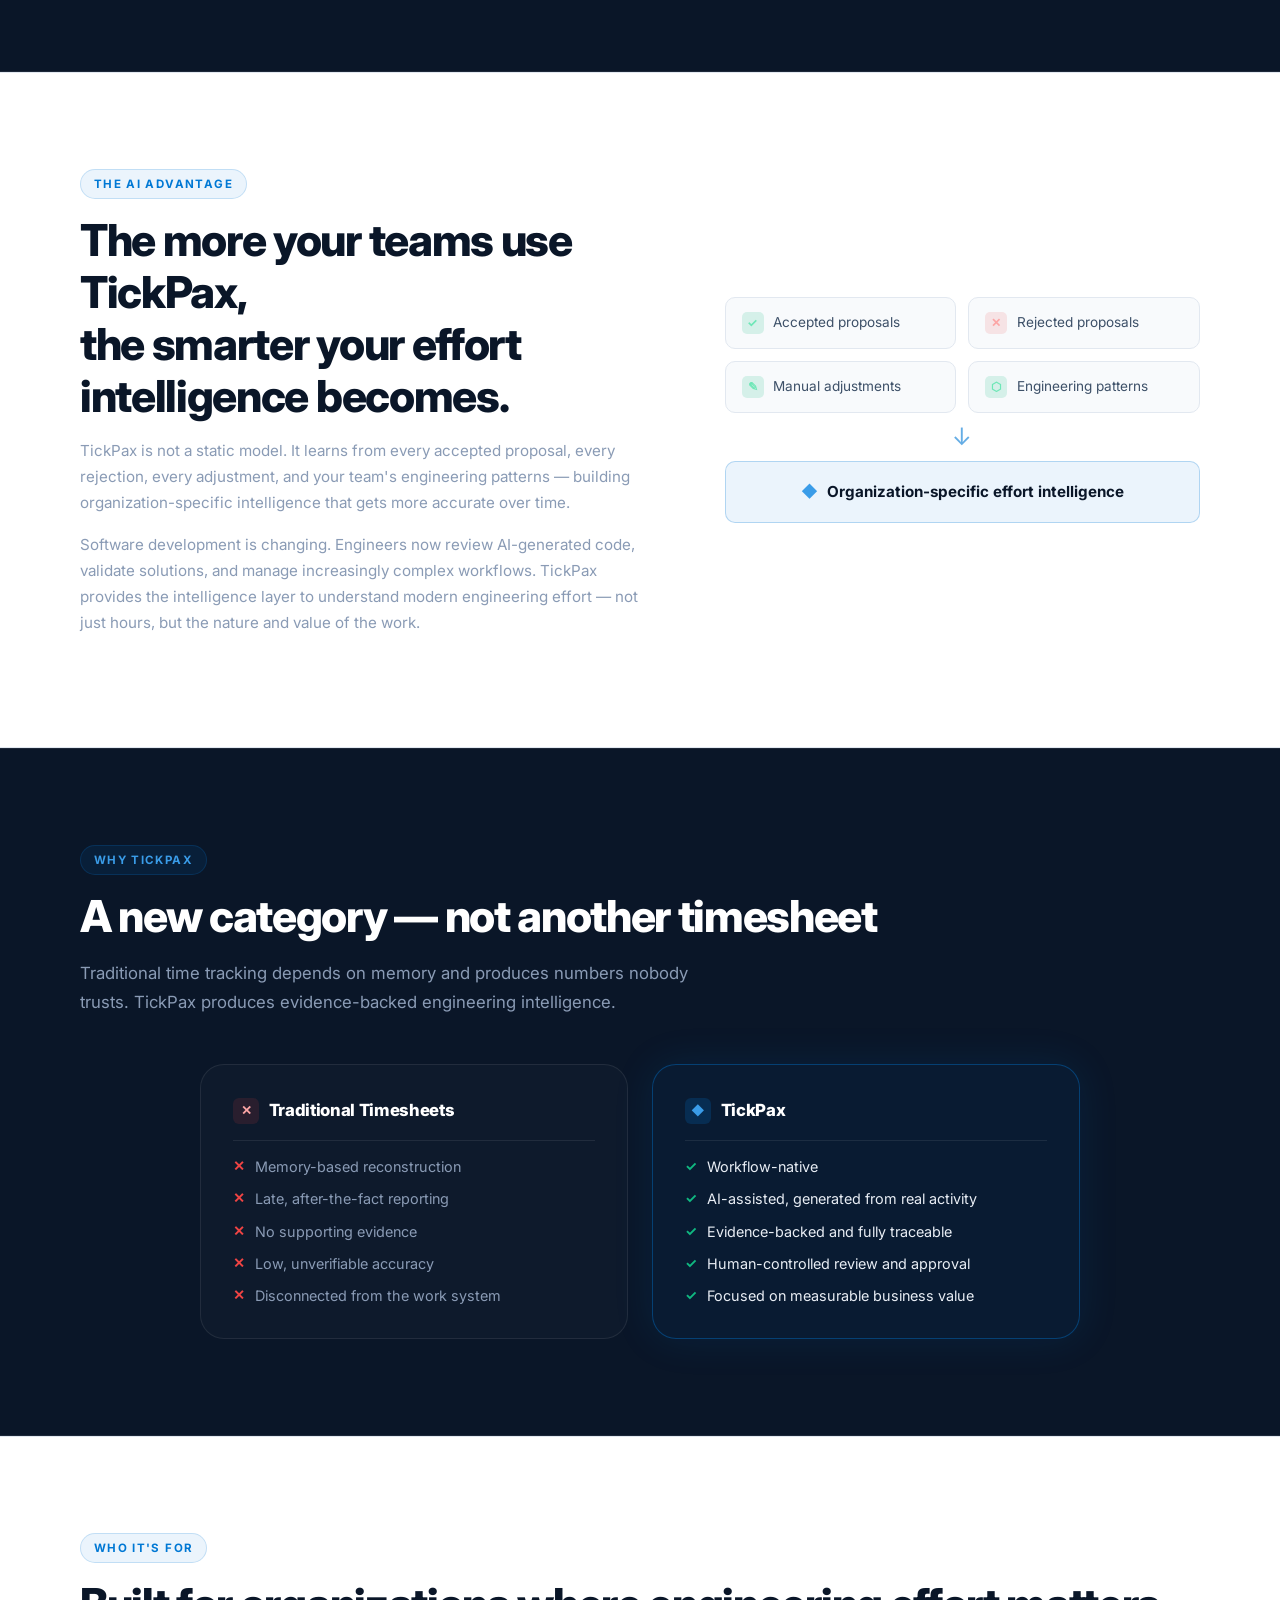
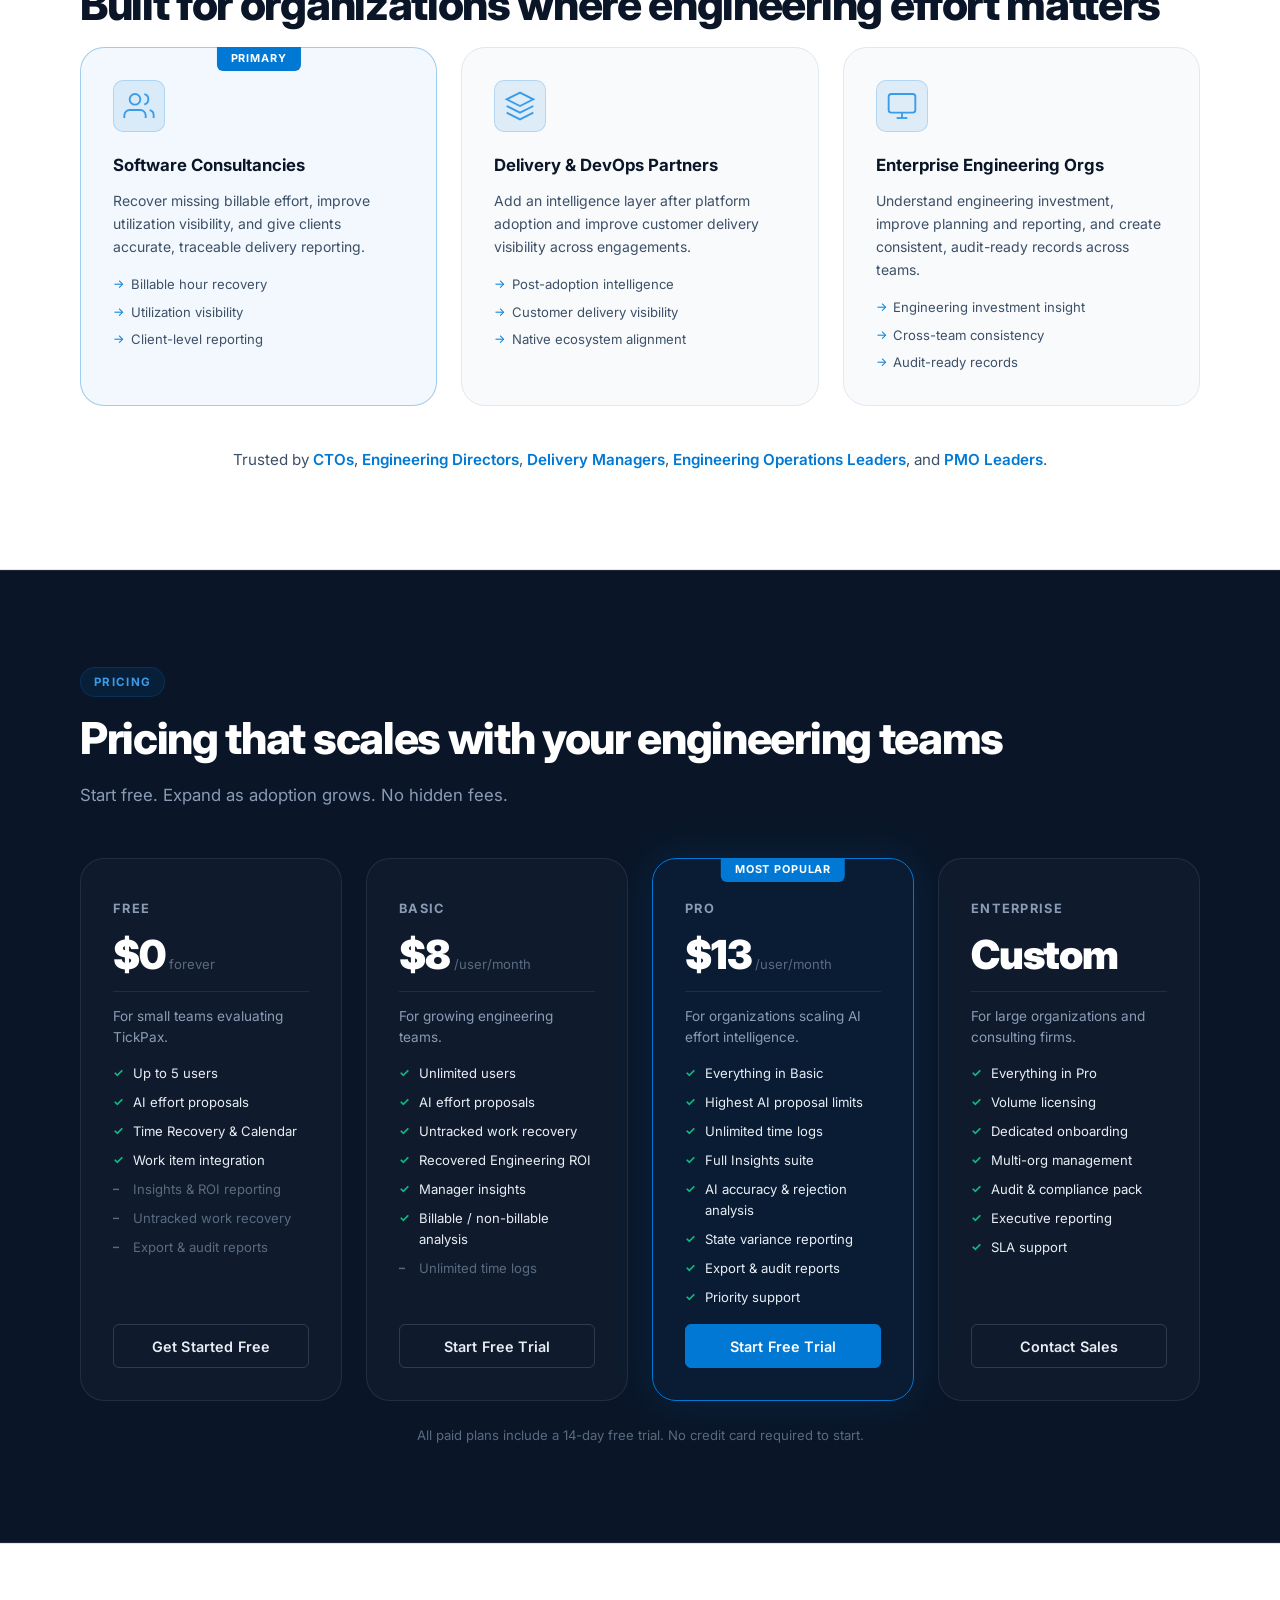
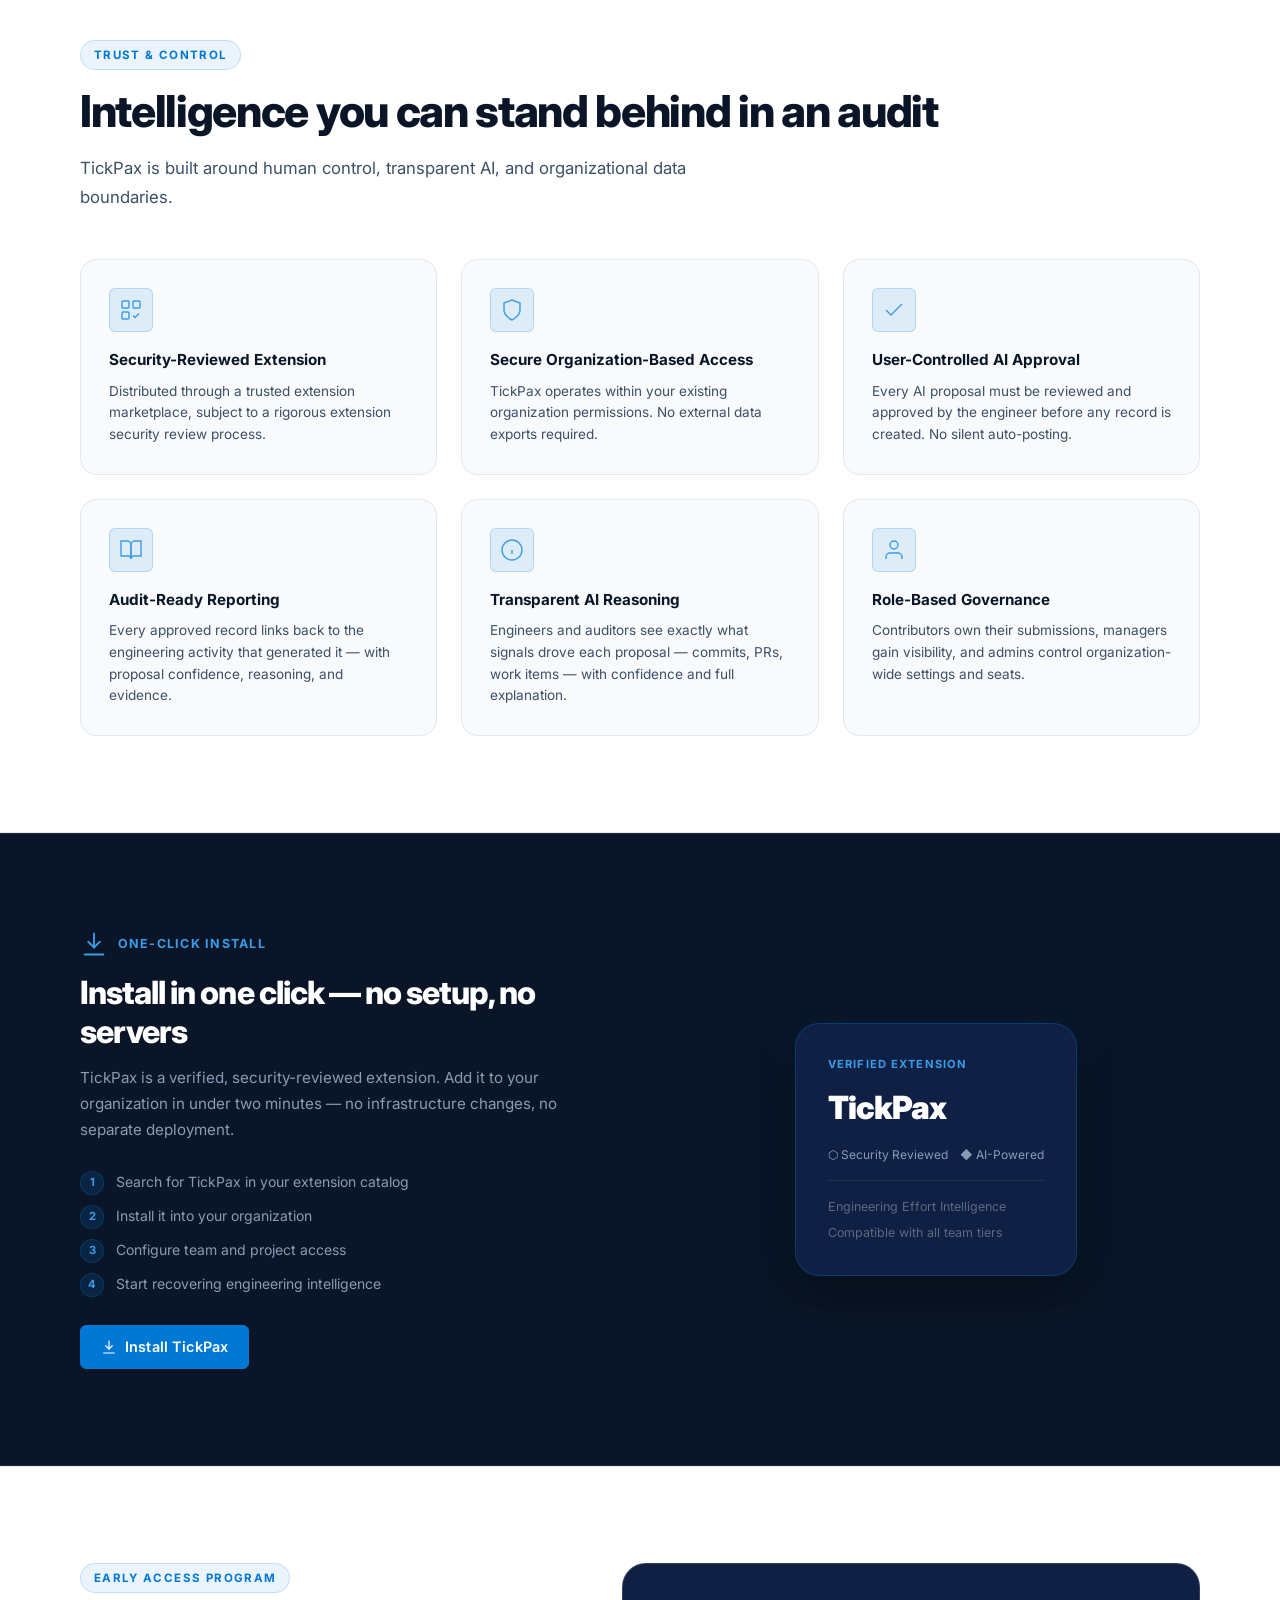
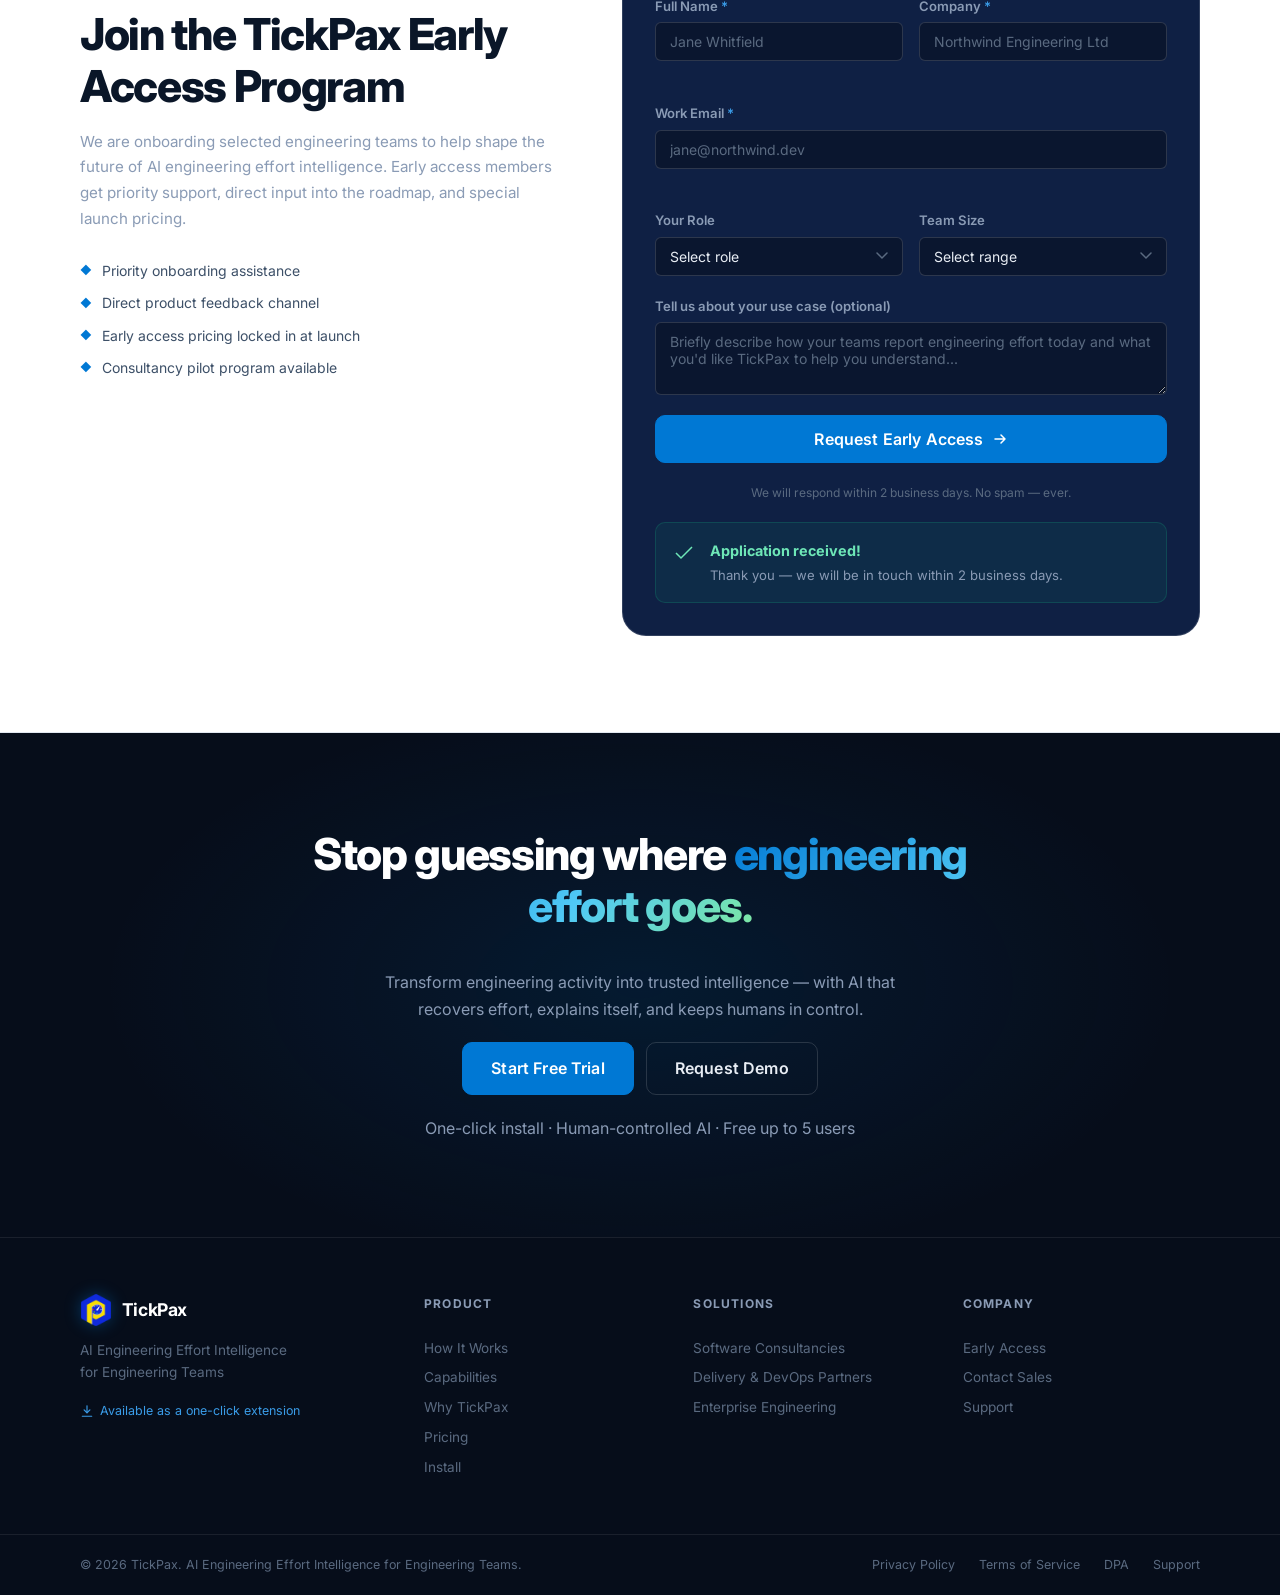
==== commit b90067a8: "legal" ====
--- a/index.html
+++ b/index.html
@@ -4,22 +4,35 @@
   <meta charset="UTF-8" />
   <meta name="viewport" content="width=device-width, initial-scale=1.0" />
   <title>TickPax – AI Engineering Effort Intelligence for Engineering Teams</title>
-  <meta name="description" content="TickPax is an AI engineering intelligence platform. Turn commits, pull requests, work items, and delivery signals into explainable effort insights, recovered engineering hours, and audit-ready delivery intelligence." />
+  <meta name="description" content="AI engineering intelligence platform. Turn commits, PRs, and work items into explainable effort insights, recovered hours, and audit-ready delivery records." />
   <meta name="keywords" content="AI engineering intelligence, AI engineering productivity, engineering effort tracking, engineering intelligence platform, recover engineering hours, one-click install extension, AI software delivery analytics, AI time recovery" />
+  <meta name="robots" content="index, follow" />
+  <meta name="theme-color" content="#0a1628" />
+
+  <!-- Canonical -->
+  <link rel="canonical" href="https://tickpax.com" />
 
   <!-- Open Graph -->
+  <meta property="og:site_name" content="TickPax" />
+  <meta property="og:locale" content="en_US" />
+  <meta property="og:type" content="website" />
+  <meta property="og:url" content="https://tickpax.com" />
   <meta property="og:title" content="TickPax – AI Engineering Effort Intelligence for Engineering Teams" />
   <meta property="og:description" content="Turn engineering activity into intelligence. TickPax uses AI to recover engineering effort, explain where time goes, and create trusted, audit-ready delivery insights." />
-  <meta property="og:type" content="website" />
-  <meta property="og:url" content="https://tickpax.com" />
-
-  <!-- Canonical -->
-  <link rel="canonical" href="https://tickpax.com" />
+  <meta property="og:image" content="https://tickpax.com/assets/og-image.png" />
+  <meta property="og:image:width" content="1200" />
+  <meta property="og:image:height" content="630" />
+  <meta property="og:image:alt" content="TickPax — AI Engineering Effort Intelligence" />
+
+  <!-- Twitter Card -->
+  <meta name="twitter:card" content="summary_large_image" />
+  <meta name="twitter:title" content="TickPax – AI Engineering Effort Intelligence" />
+  <meta name="twitter:description" content="Turn engineering activity into intelligence. AI recovers engineering effort, explains where time goes, and creates audit-ready delivery insights." />
+  <meta name="twitter:image" content="https://tickpax.com/assets/og-image.png" />
 
   <!-- Favicon -->
   <link rel="icon" type="image/png" href="assets/icon.png" />
   <link rel="apple-touch-icon" href="assets/icon.png" />
-  <meta property="og:image" content="assets/icon.png" />
 
   <!-- Fonts -->
   <link rel="preconnect" href="https://fonts.googleapis.com" />
@@ -43,6 +56,18 @@
       "highPrice": "13",
       "priceCurrency": "USD"
     }
+  }
+  </script>
+
+  <!-- Structured data: Organization -->
+  <script type="application/ld+json">
+  {
+    "@context": "https://schema.org",
+    "@type": "Organization",
+    "name": "TickPax",
+    "url": "https://tickpax.com",
+    "logo": "https://tickpax.com/assets/icon.png",
+    "description": "AI Engineering Effort Intelligence platform that turns delivery activity into recovered engineering effort, explainable AI insights, and audit-ready delivery records."
   }
   </script>
 </head>
@@ -1186,7 +1211,7 @@
           <h4>Company</h4>
           <a href="#early-access">Early Access</a>
           <a href="#early-access">Contact Sales</a>
-          <a href="#early-access">Request Demo</a>
+          <a href="/support">Support</a>
         </div>
       </nav>
     </div>
@@ -1195,8 +1220,10 @@
       <div class="container footer-bottom-inner">
         <p>© <span id="footer-year"></span> TickPax. AI Engineering Effort Intelligence for Engineering Teams.</p>
         <div class="footer-legal">
-          <a href="#">Privacy Policy</a>
-          <a href="#">Terms of Service</a>
+          <a href="/privacy">Privacy Policy</a>
+          <a href="/terms">Terms of Service</a>
+          <a href="/dpa">DPA</a>
+          <a href="/support">Support</a>
         </div>
       </div>
     </div>
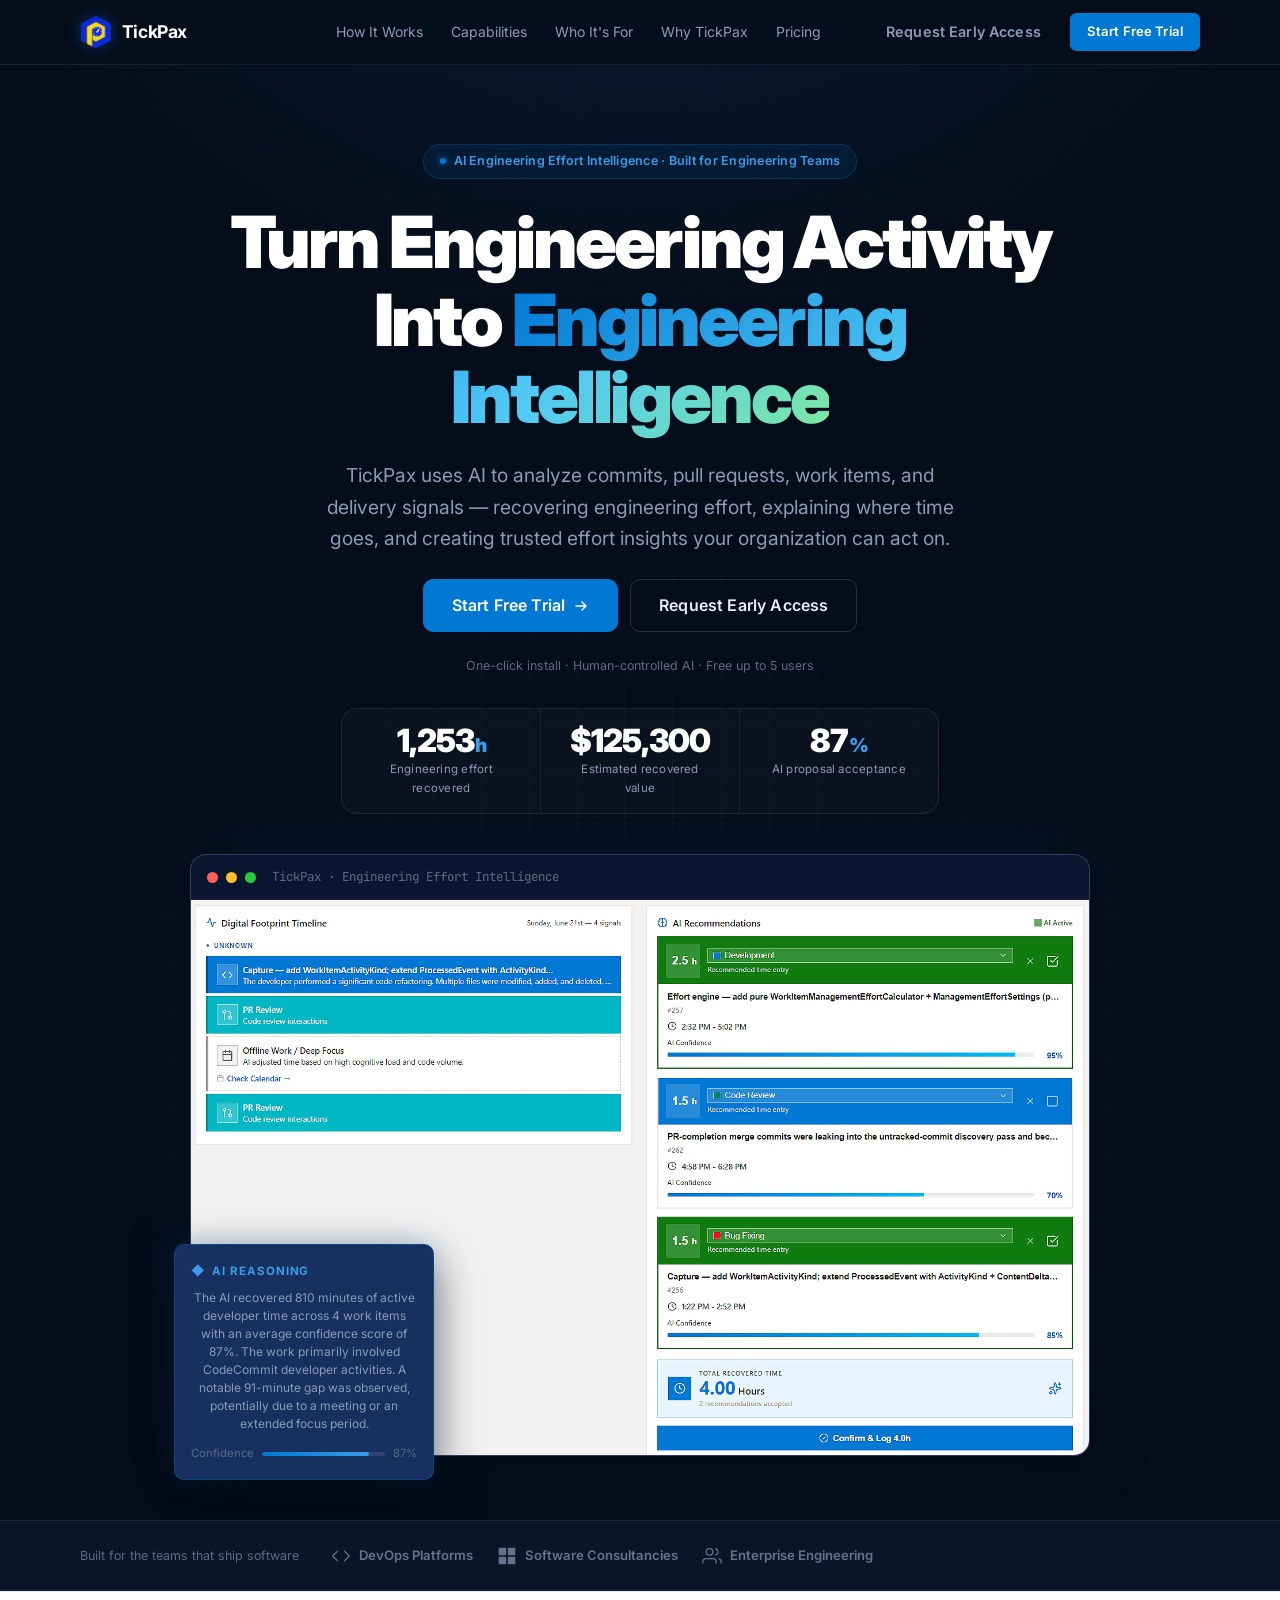
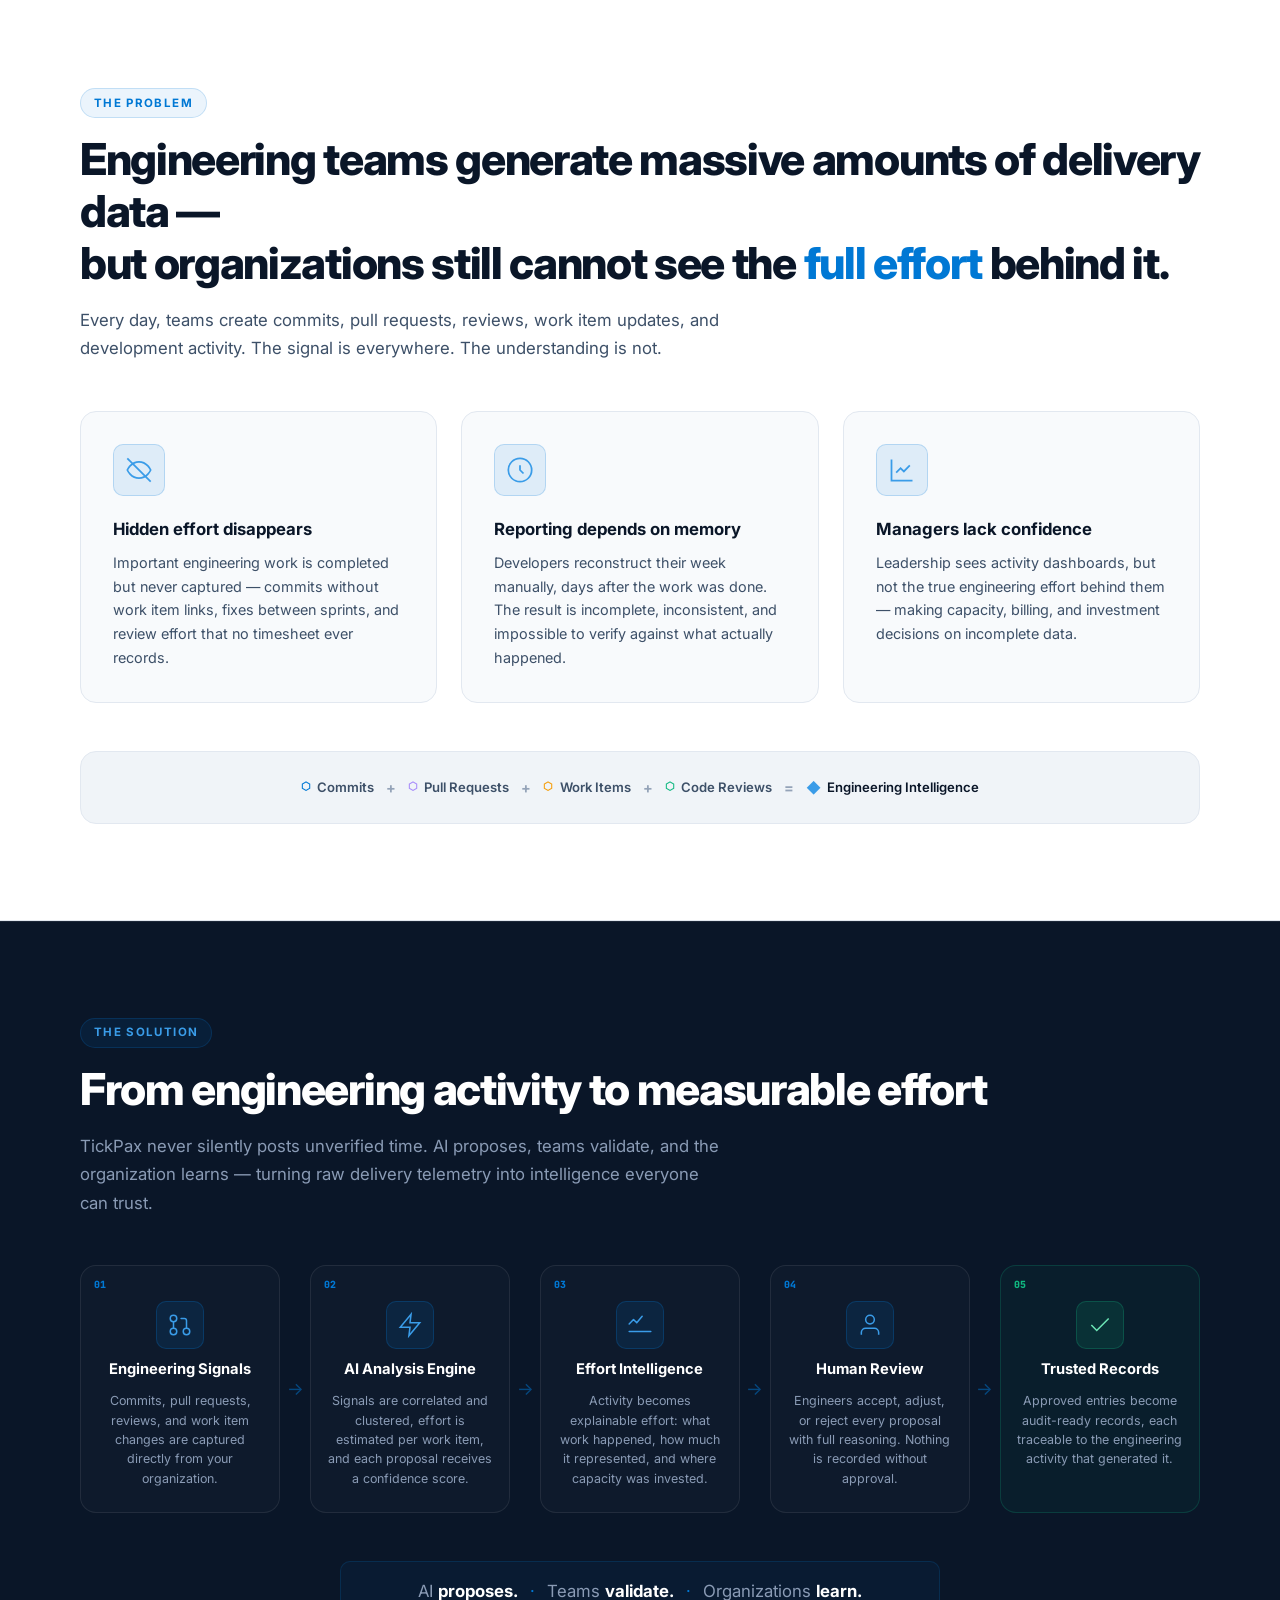
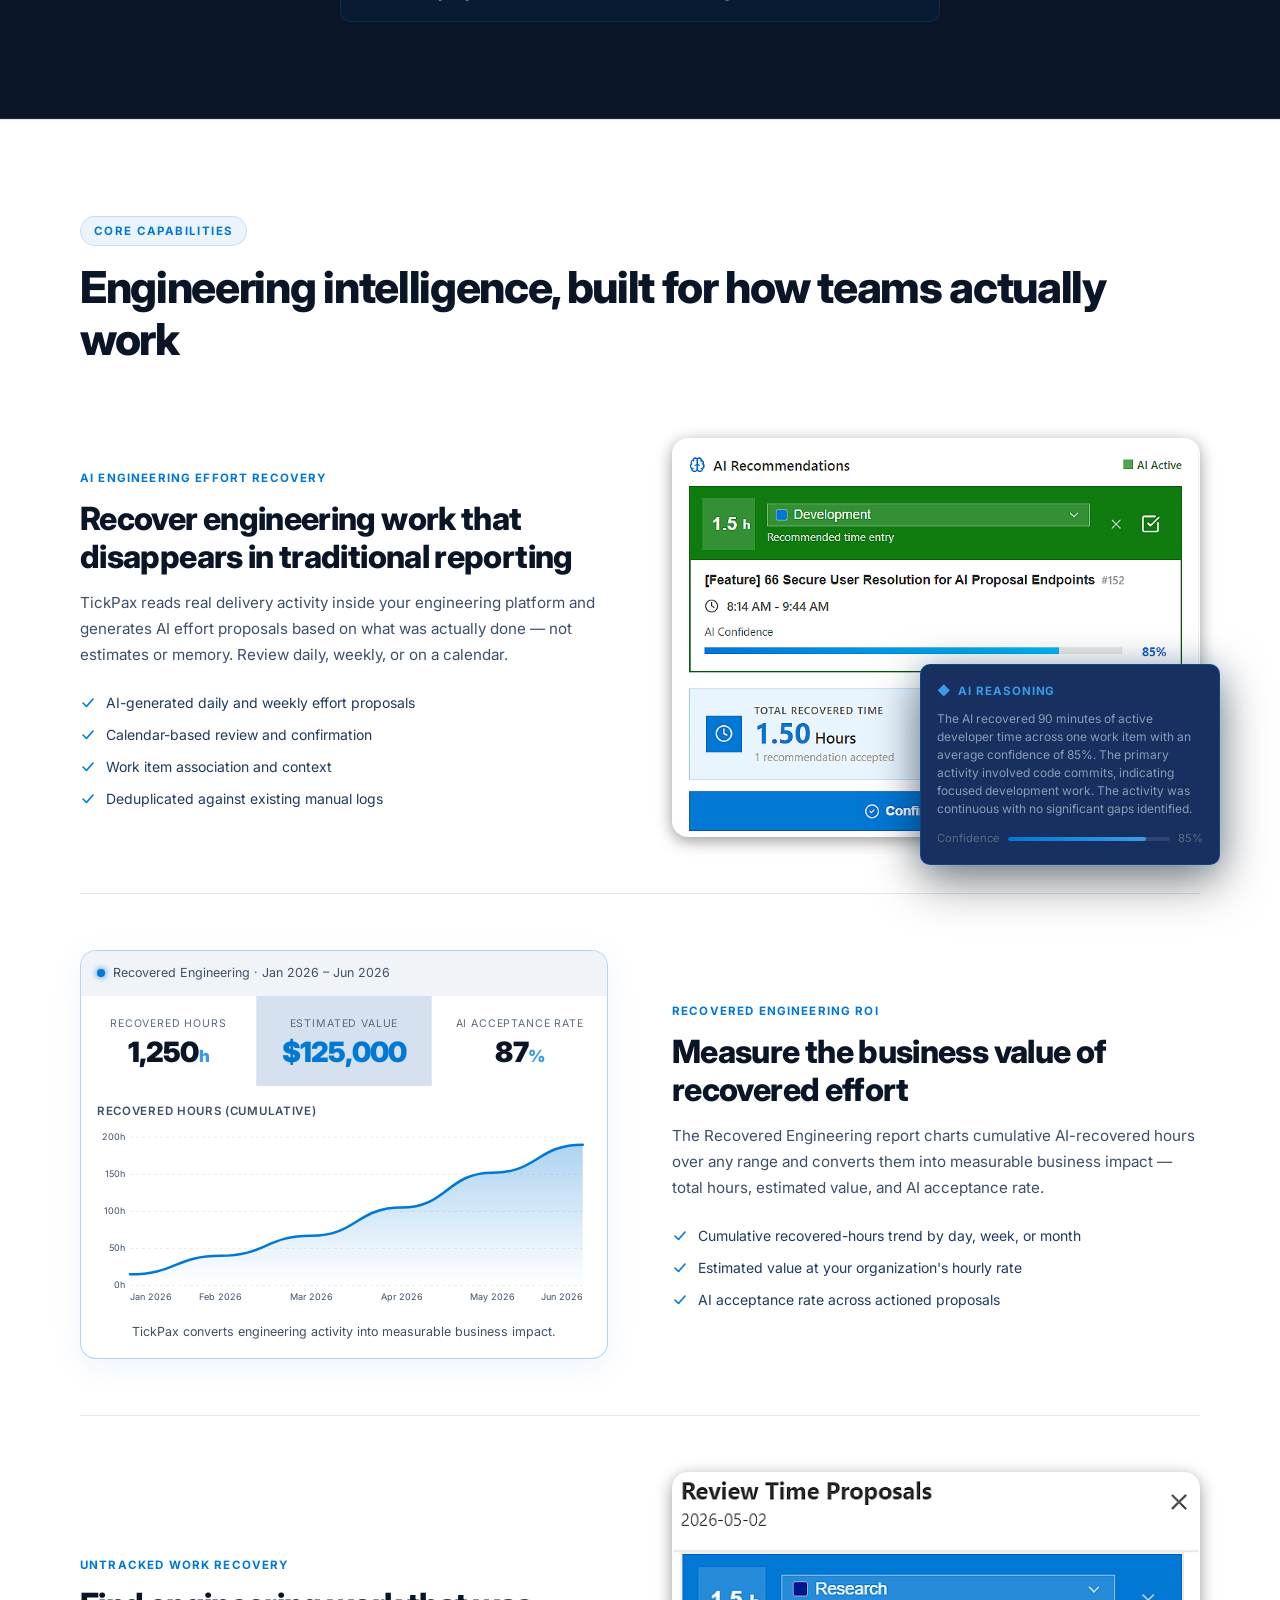
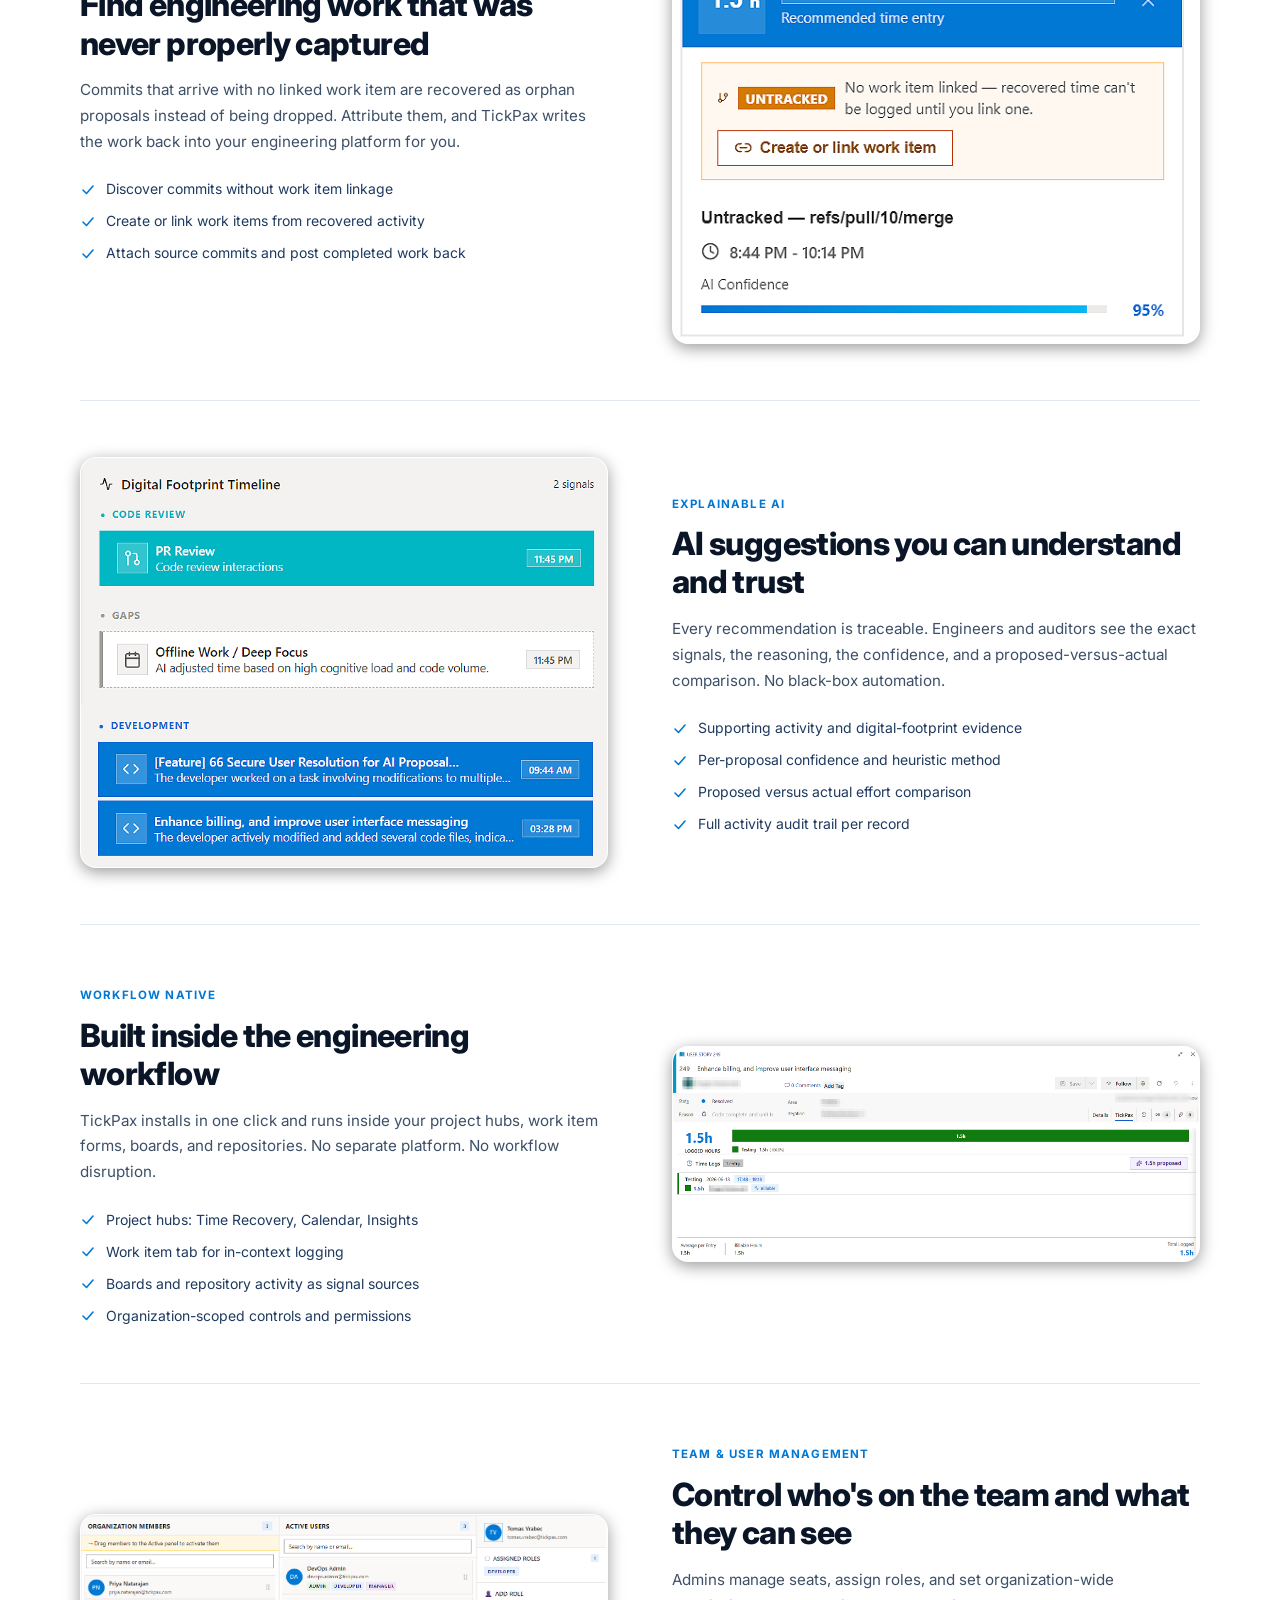
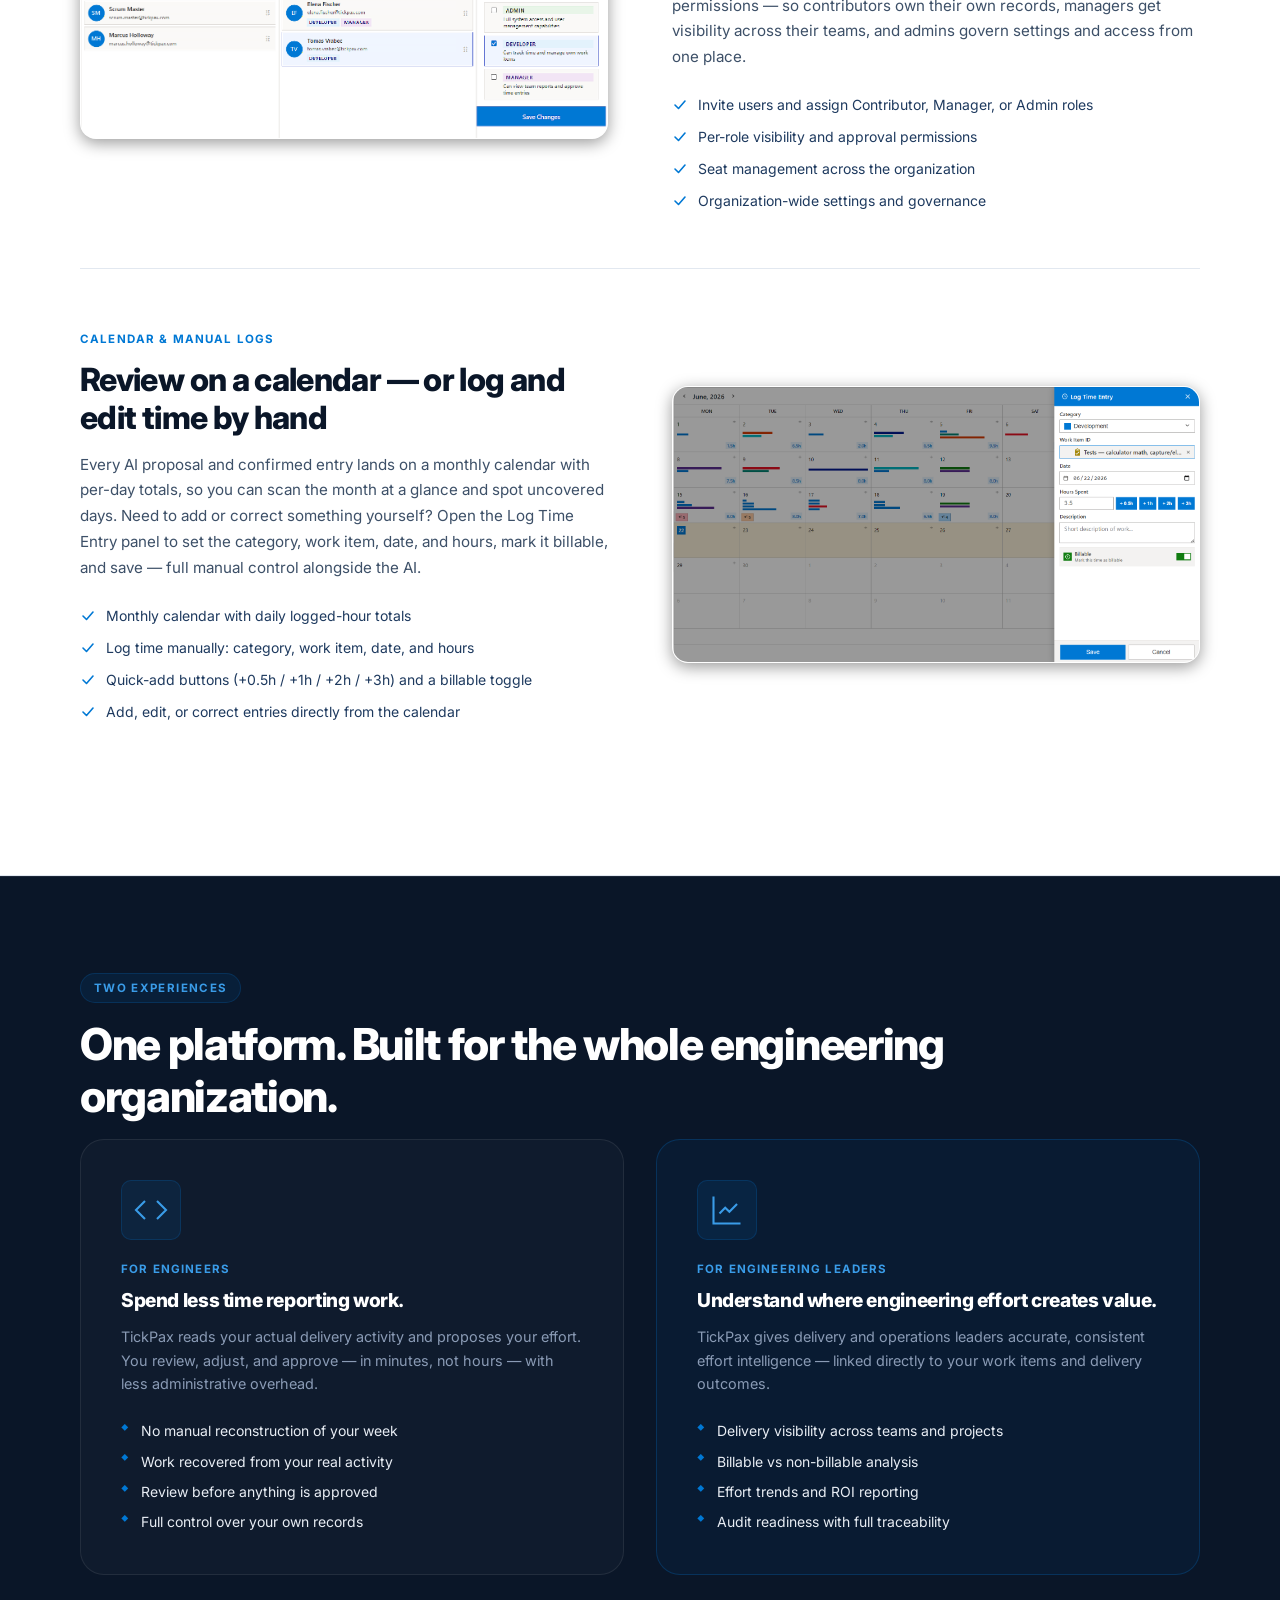
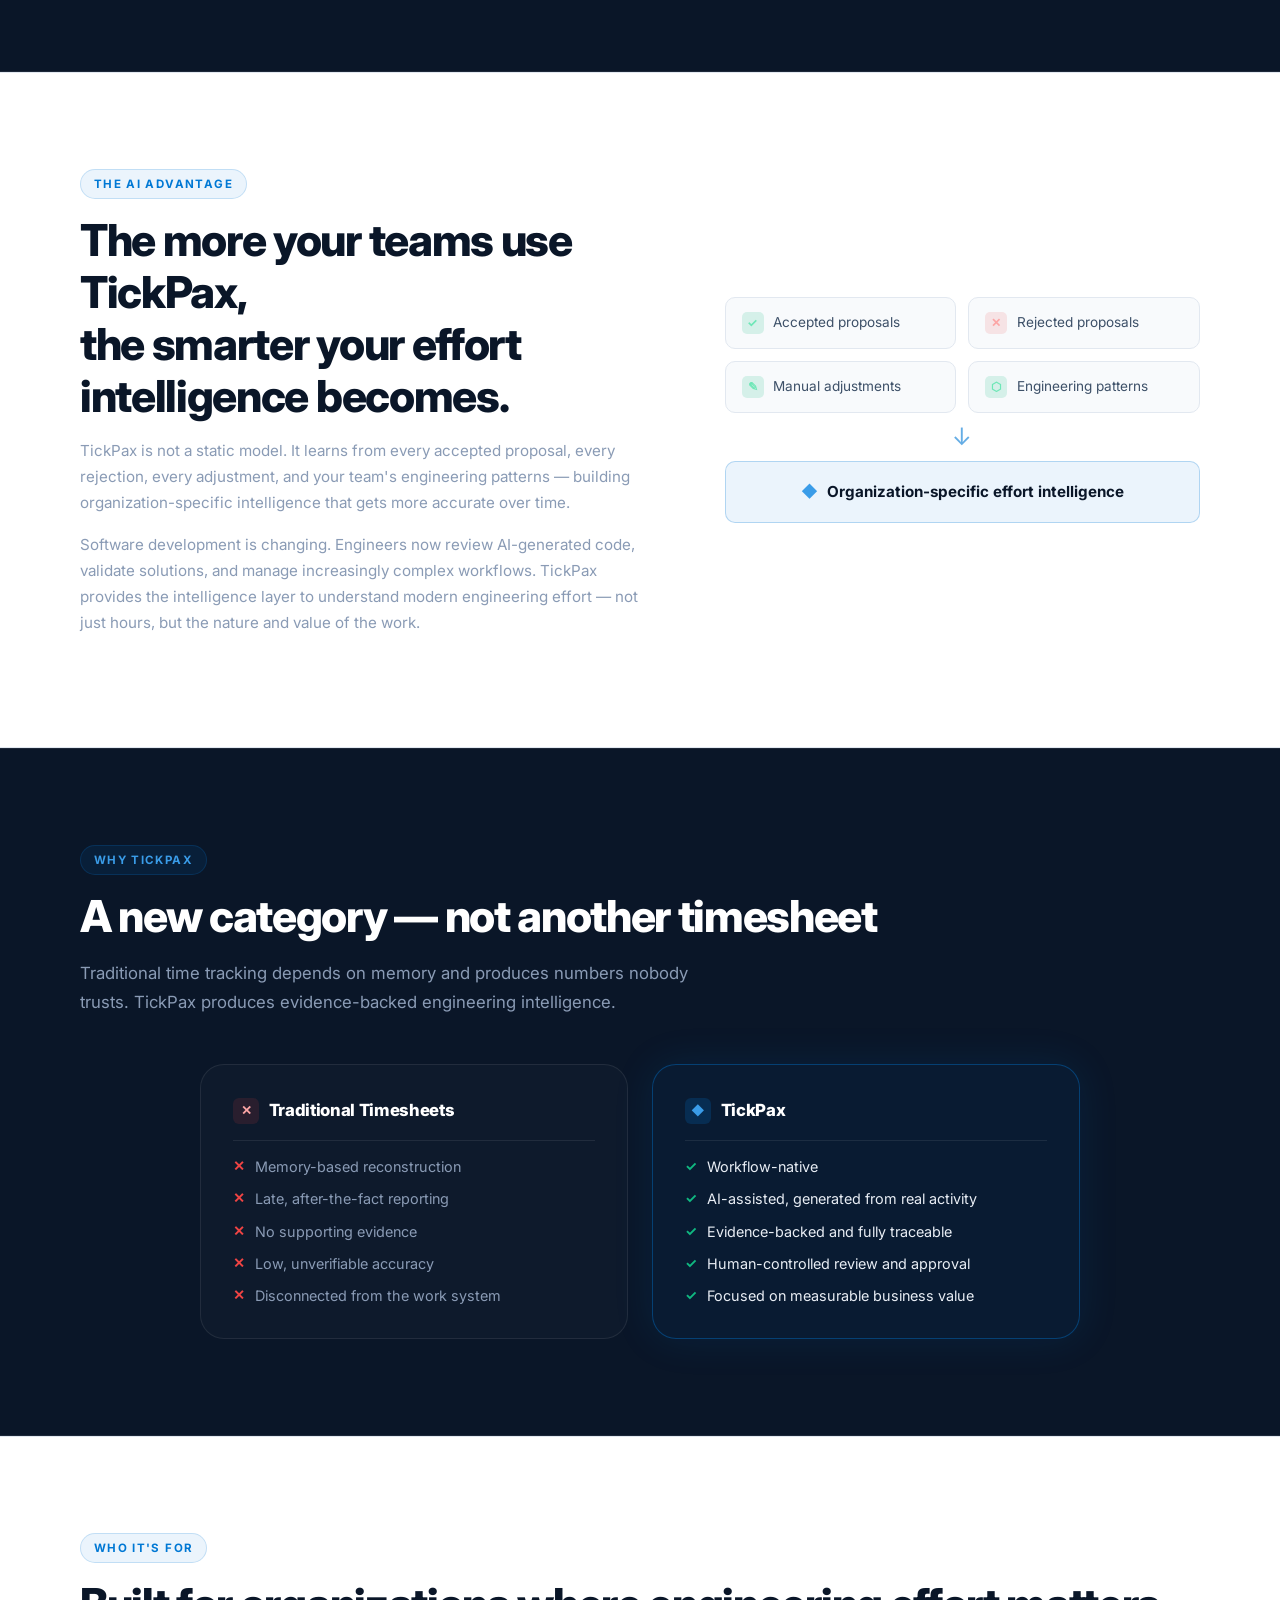
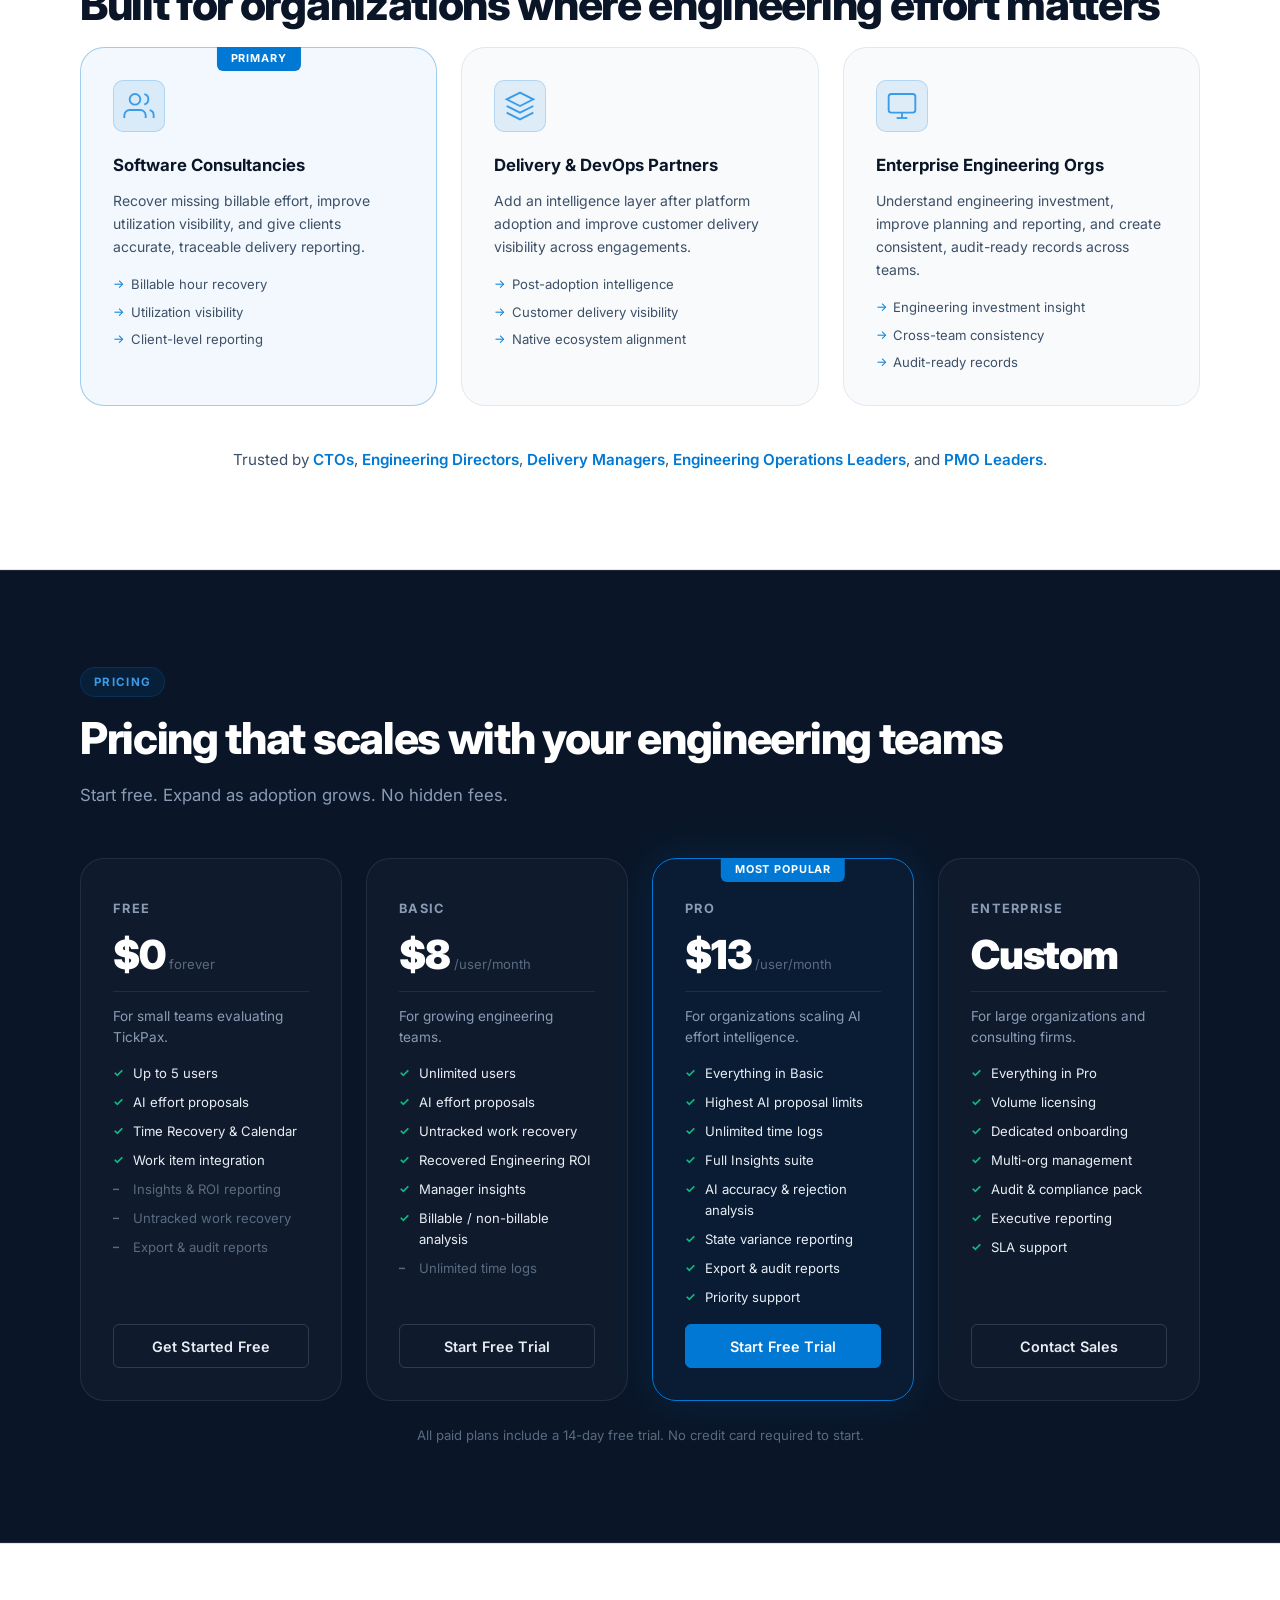
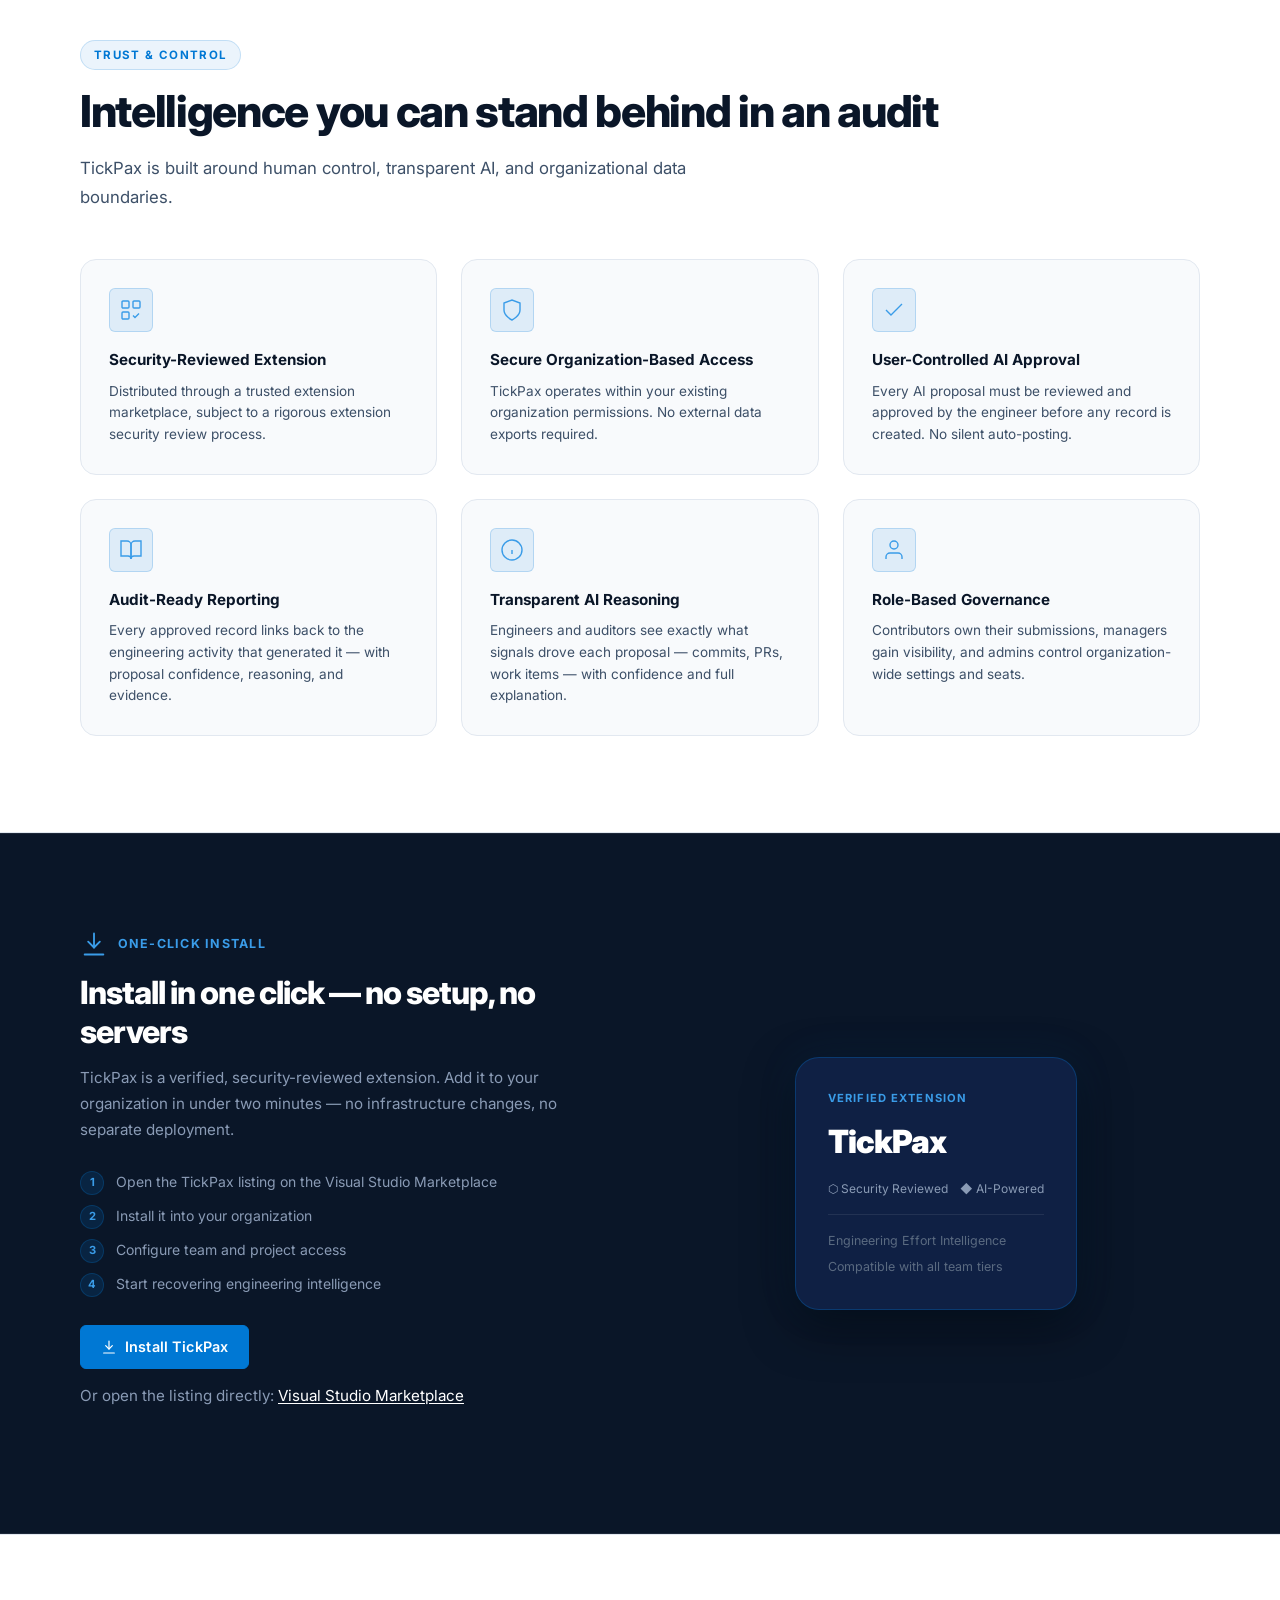
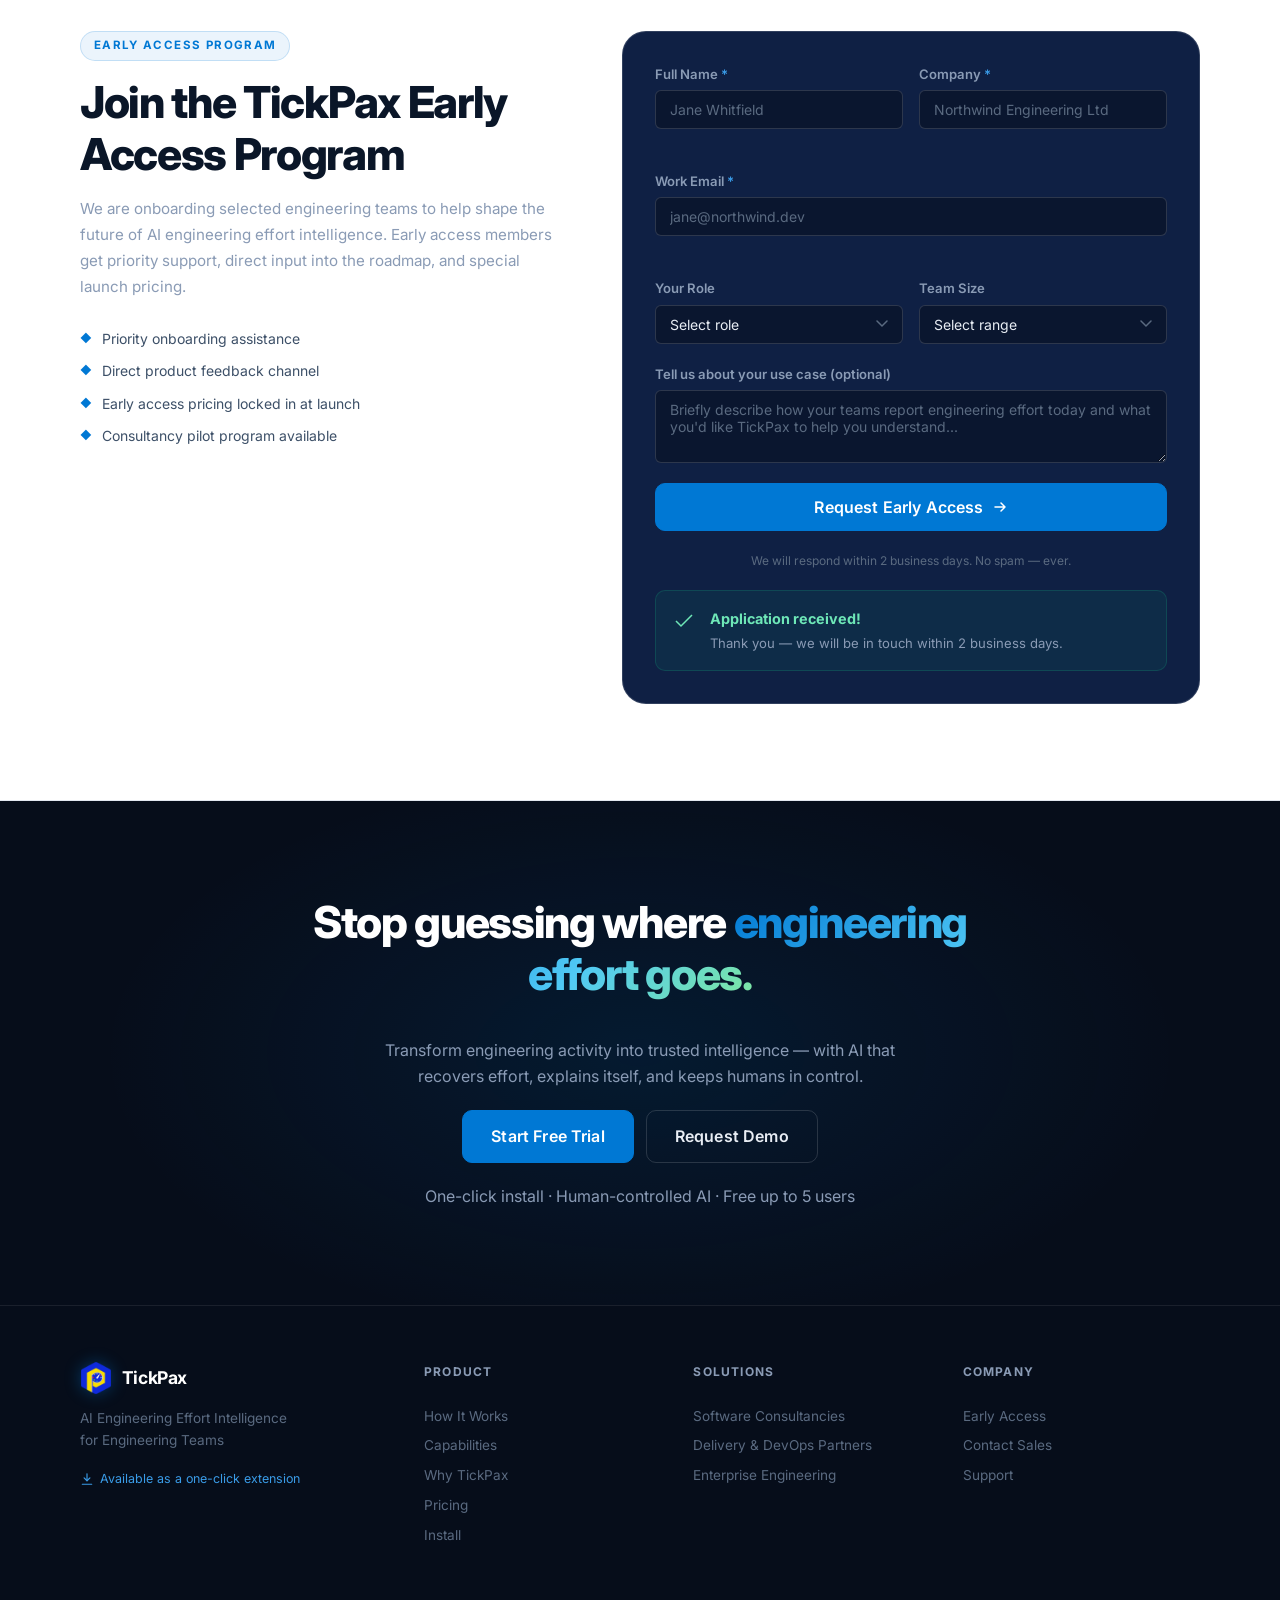
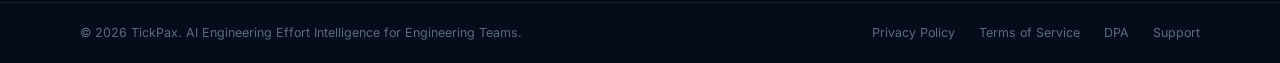
==== commit bb3e15cd: "update legal" ====
--- a/index.html
+++ b/index.html
@@ -50,6 +50,8 @@
     "applicationCategory": "BusinessApplication",
     "operatingSystem": "Web",
     "description": "AI Engineering Effort Intelligence platform for engineering teams. Turns delivery activity into recovered engineering effort, explainable AI insights, and audit-ready delivery intelligence.",
+    "installUrl": "https://marketplace.visualstudio.com/items?itemName=TickPax-Labs.tick-pax-prod",
+    "downloadUrl": "https://marketplace.visualstudio.com/items?itemName=TickPax-Labs.tick-pax-prod",
     "offers": {
       "@type": "AggregateOffer",
       "lowPrice": "0",
@@ -1037,15 +1039,19 @@
           <h2 id="marketplace-title">Install in one click — no setup, no servers</h2>
           <p>TickPax is a verified, security-reviewed extension. Add it to your organization in under two minutes — no infrastructure changes, no separate deployment.</p>
           <div class="marketplace-steps">
-            <div class="ms-step"><span class="ms-num">1</span> Search for TickPax in your extension catalog</div>
+            <div class="ms-step"><span class="ms-num">1</span> Open the TickPax listing on the Visual Studio Marketplace</div>
             <div class="ms-step"><span class="ms-num">2</span> Install it into your organization</div>
             <div class="ms-step"><span class="ms-num">3</span> Configure team and project access</div>
             <div class="ms-step"><span class="ms-num">4</span> Start recovering engineering intelligence</div>
           </div>
-          <a href="#early-access" class="btn btn-primary">
+          <a href="https://marketplace.visualstudio.com/items?itemName=TickPax-Labs.tick-pax-prod" class="btn btn-primary" target="_blank" rel="noopener">
             <svg width="16" height="16" viewBox="0 0 24 24" fill="none" stroke="currentColor" stroke-width="1.8" stroke-linecap="round" stroke-linejoin="round" aria-hidden="true"><path d="M12 3v12"/><path d="M7 10l5 5 5-5"/><path d="M4 21h16"/></svg>
             Install TickPax
           </a>
+          <p class="marketplace-listing-link">
+            Or open the listing directly:
+            <a href="https://marketplace.visualstudio.com/items?itemName=TickPax-Labs.tick-pax-prod" target="_blank" rel="noopener">Visual Studio Marketplace</a>
+          </p>
         </div>
         <div class="marketplace-badge-area" aria-hidden="true">
           <div class="marketplace-badge-card">
--- a/styles.css
+++ b/styles.css
@@ -1704,6 +1704,23 @@
   margin-bottom: 1.75rem;
 }
 
+/* Plain-text route to the listing, for anyone who would rather see the URL
+   than trust a button. Sits under the primary install CTA. */
+.marketplace-listing-link {
+  font-size: 0.85rem;
+  color: var(--color-text-muted);
+  margin: 0.875rem 0 0;
+}
+
+.marketplace-listing-link a {
+  color: var(--color-white);
+  text-decoration: underline;
+  text-underline-offset: 2px;
+}
+
+.section-light .marketplace-listing-link   { color: #3d5068; }
+.section-light .marketplace-listing-link a { color: #0a1628; }
+
 .marketplace-steps {
   display: flex;
   flex-direction: column;
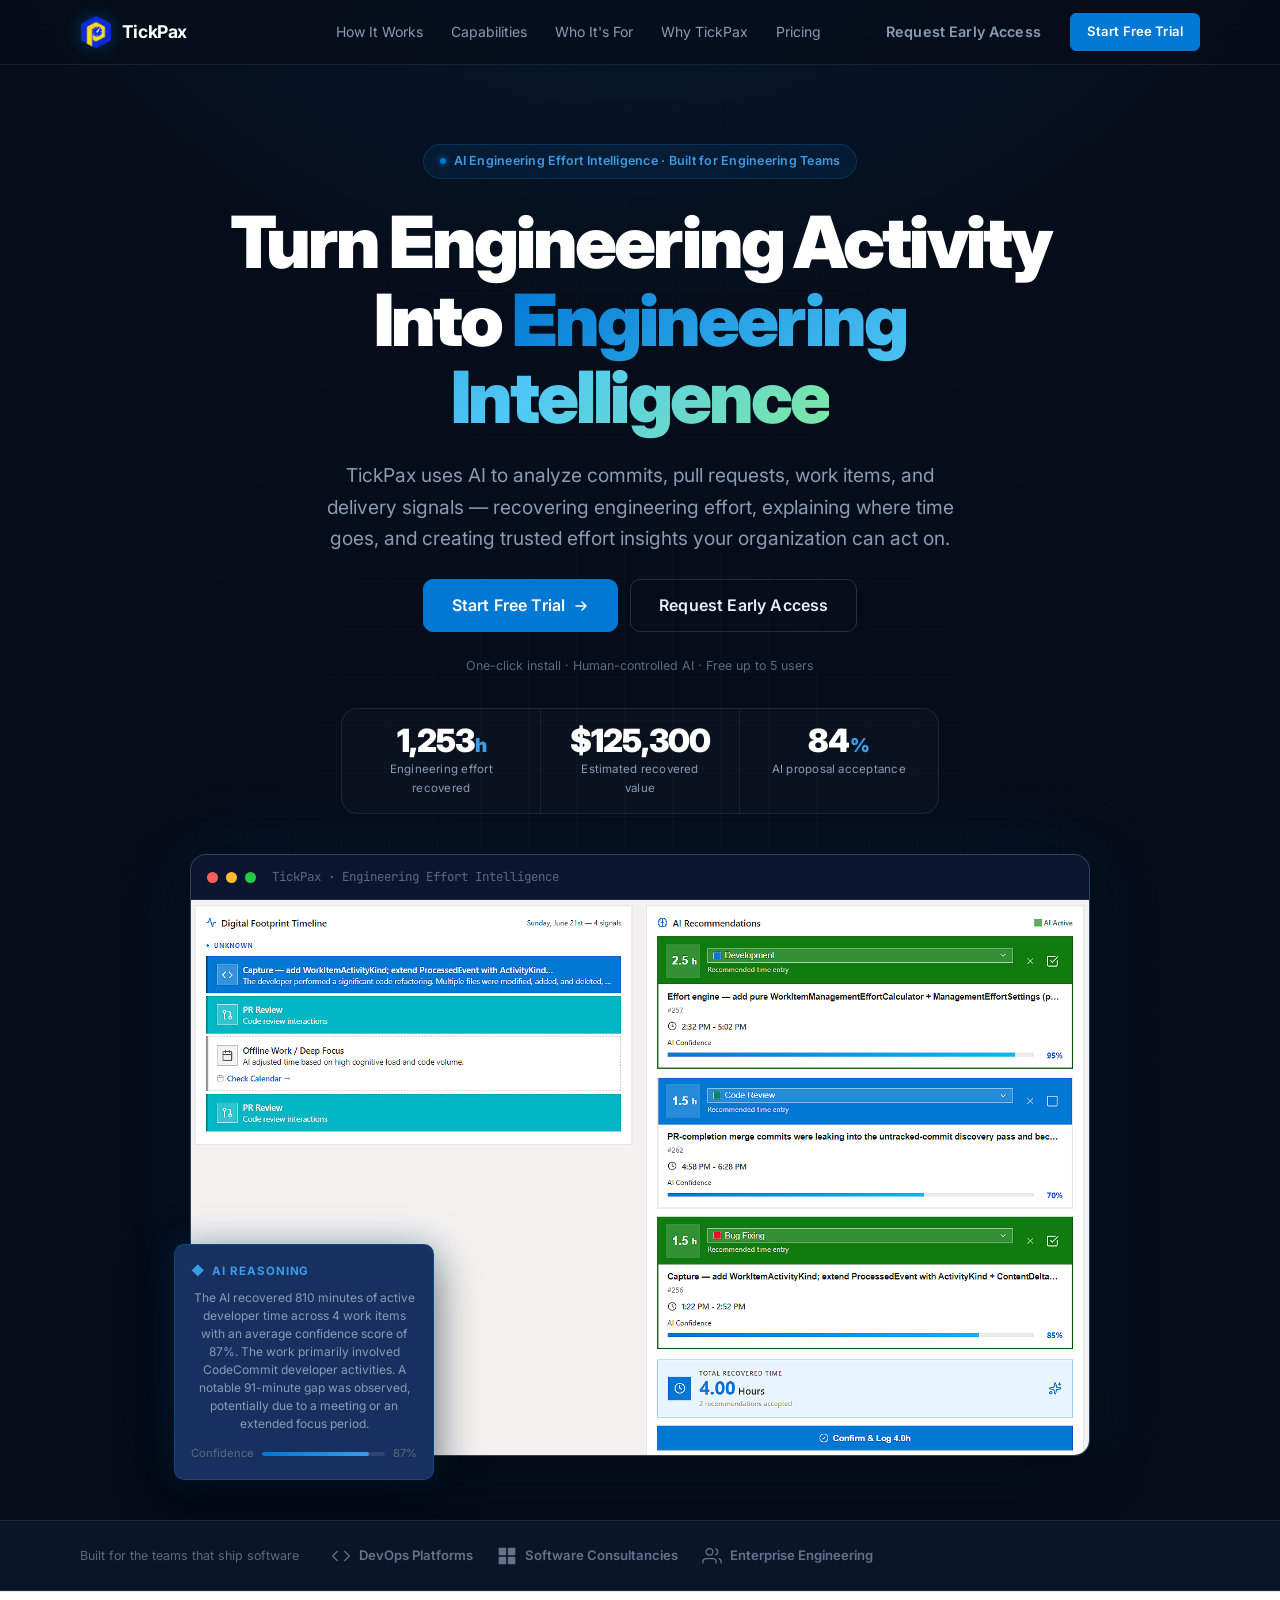
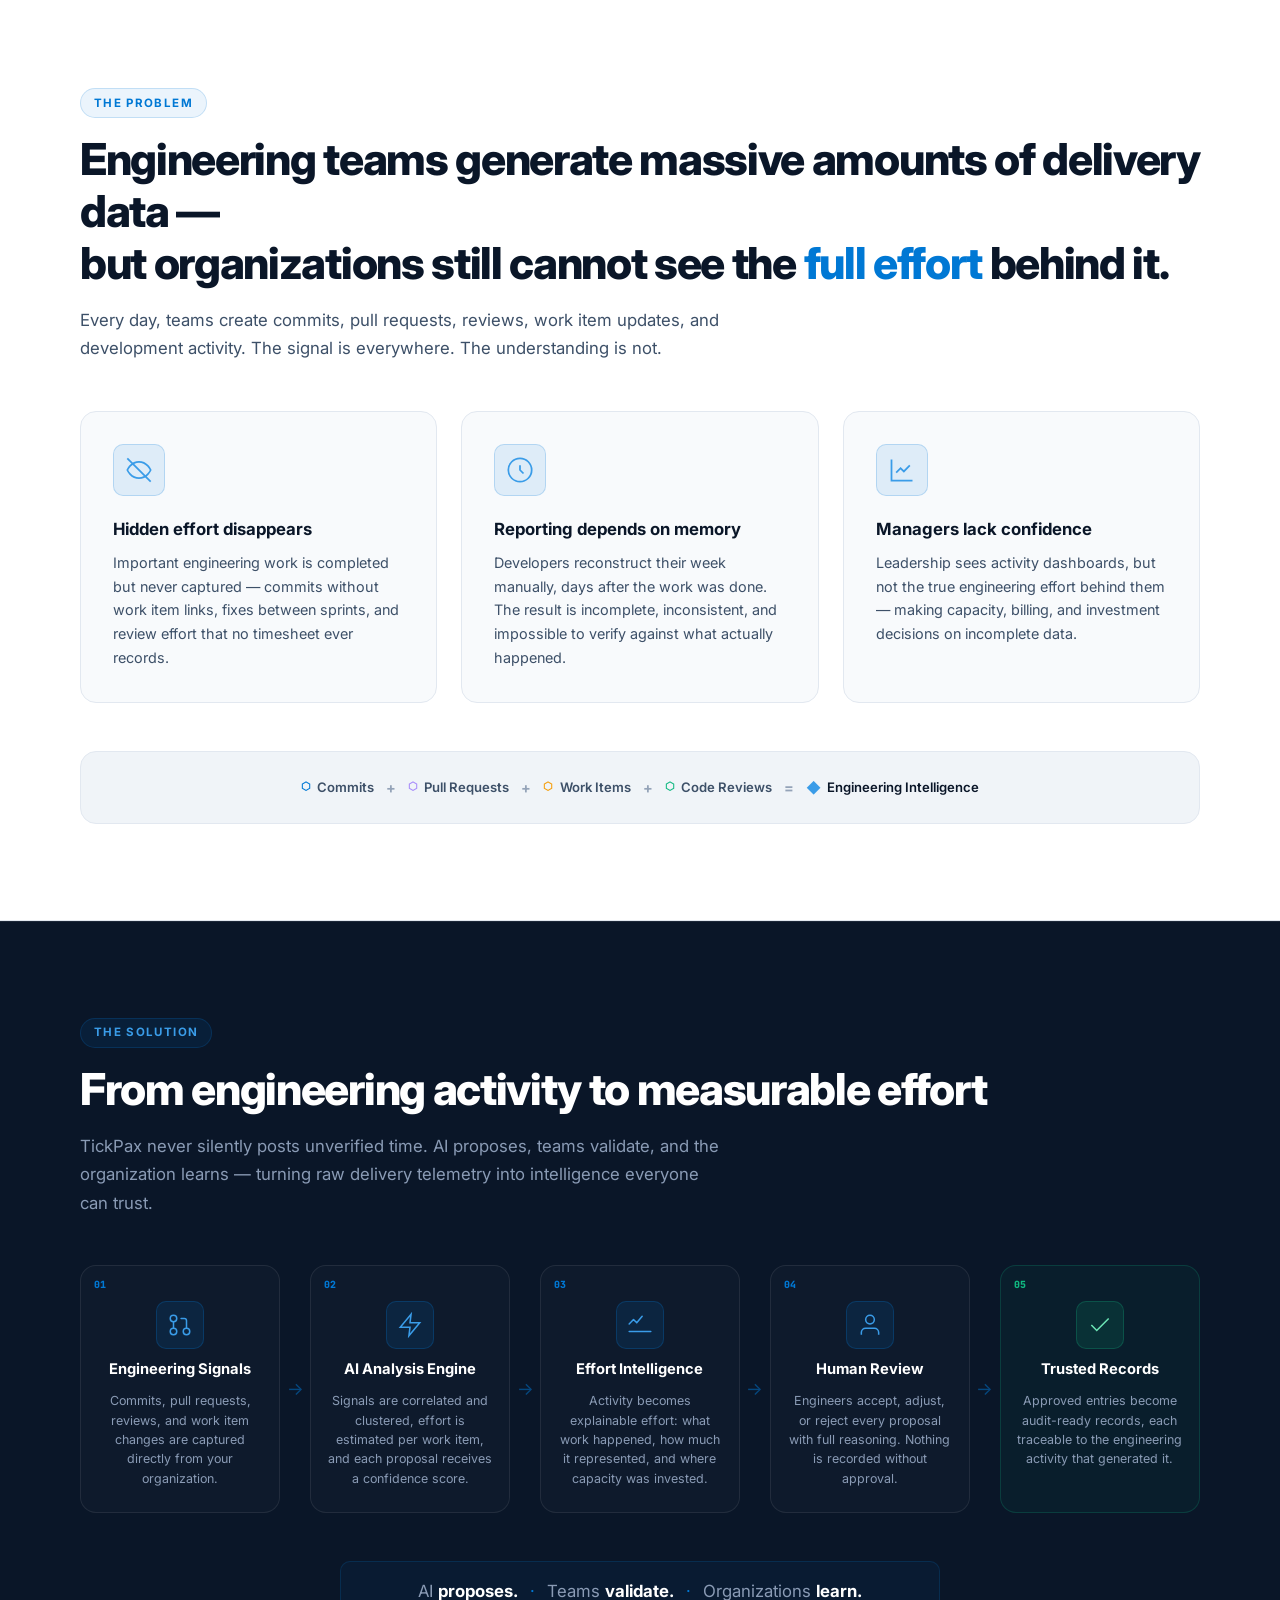
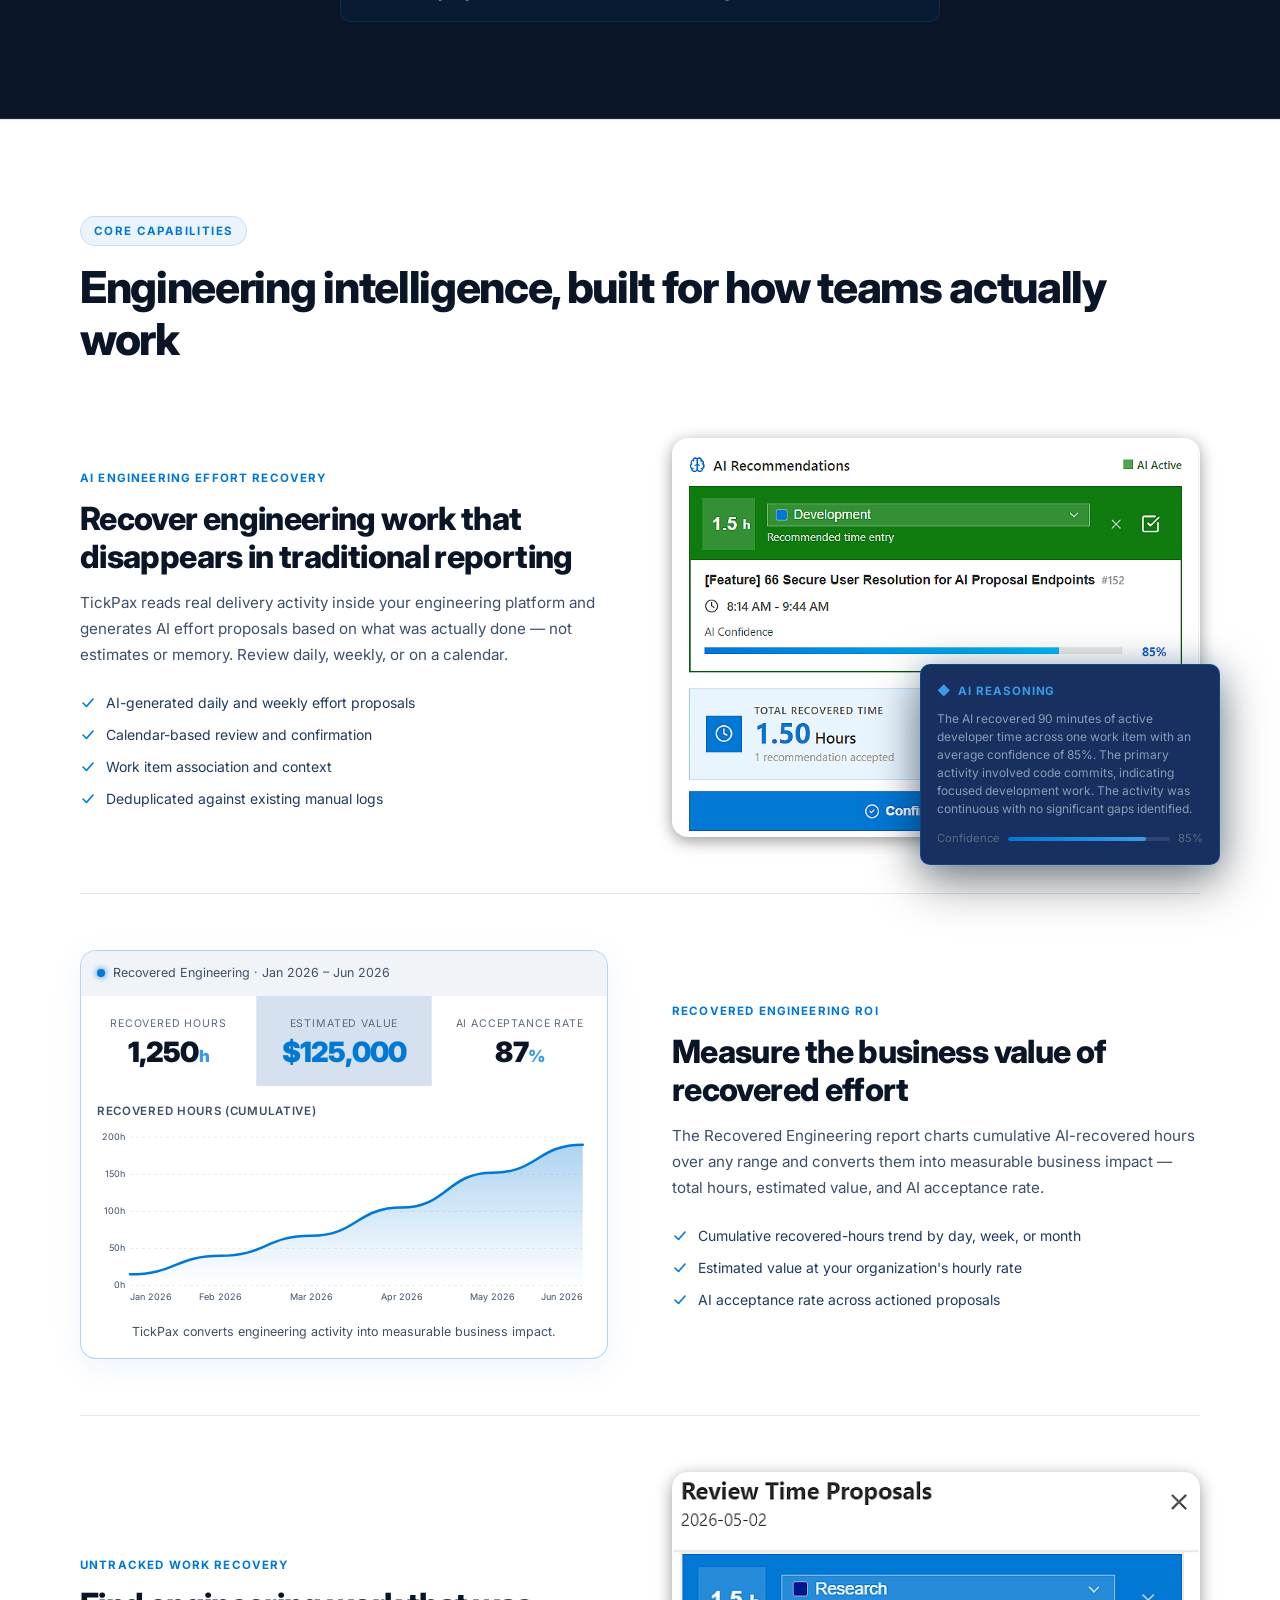
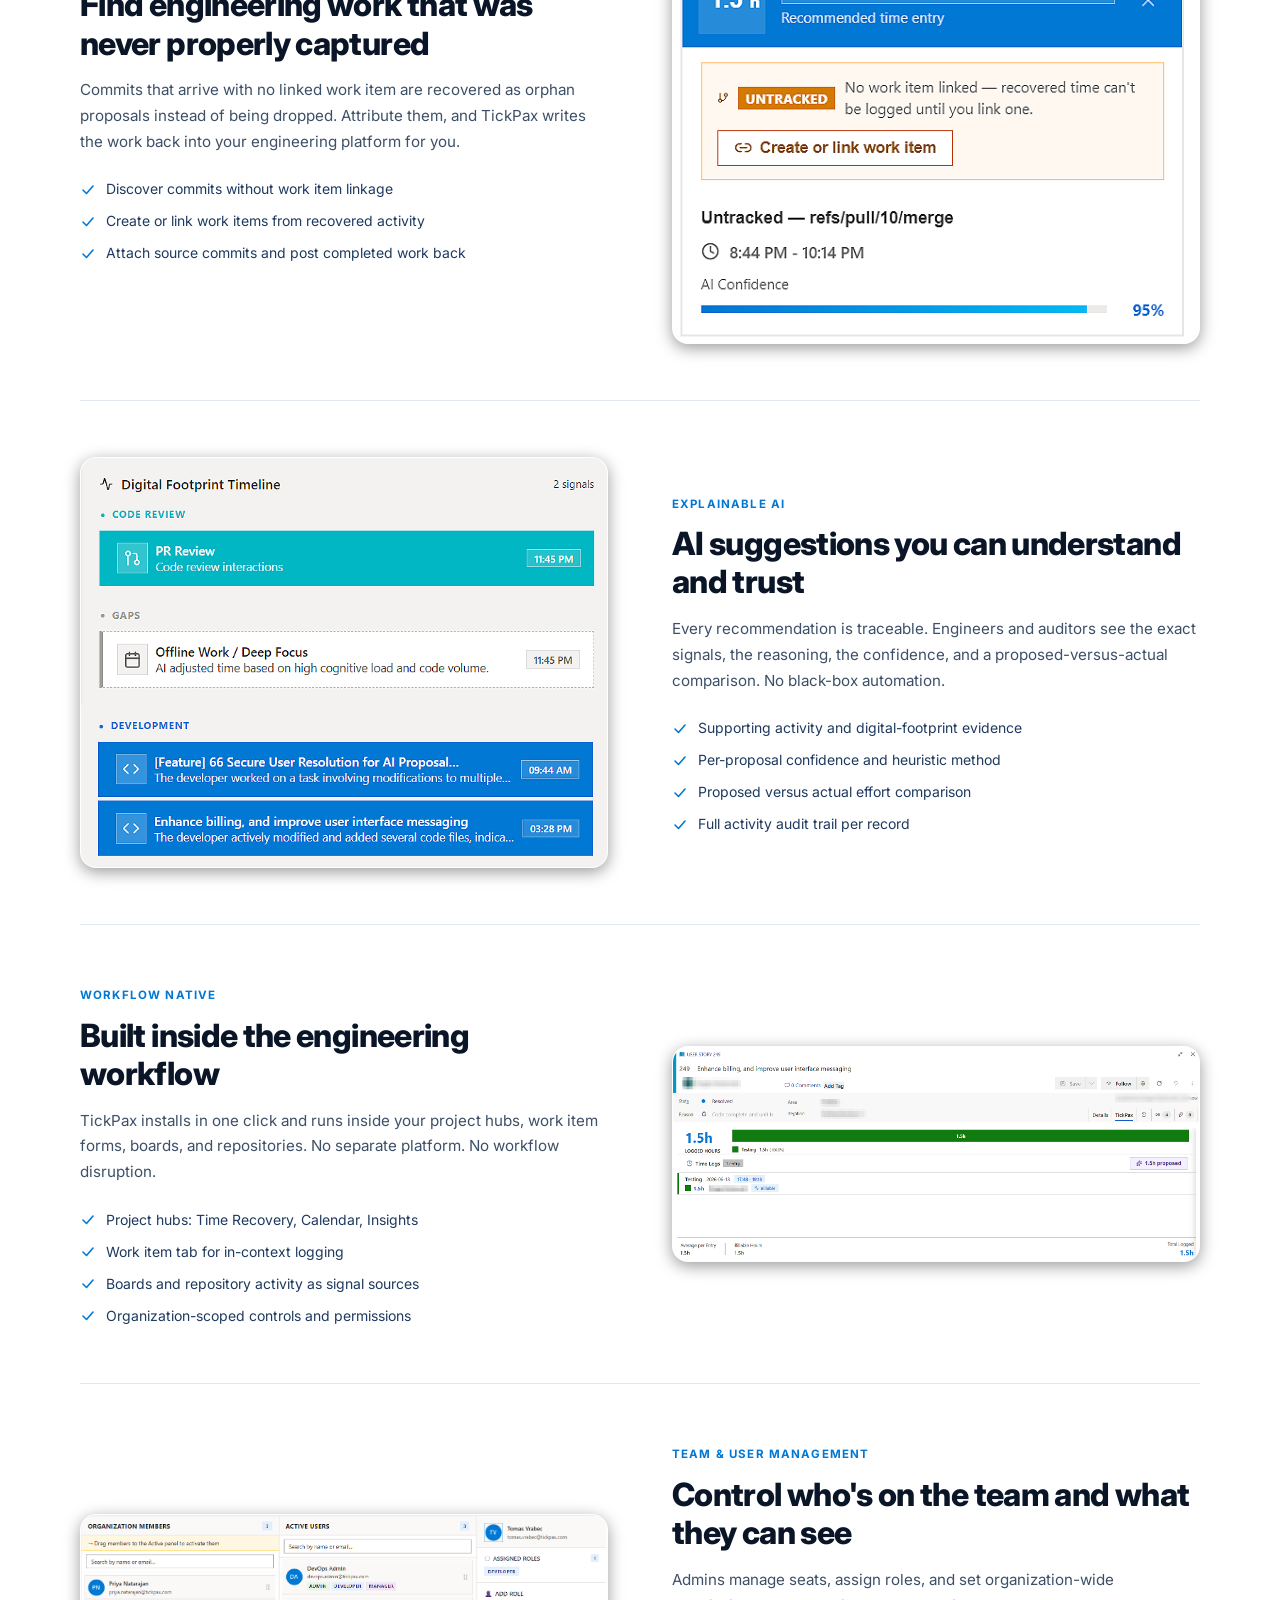
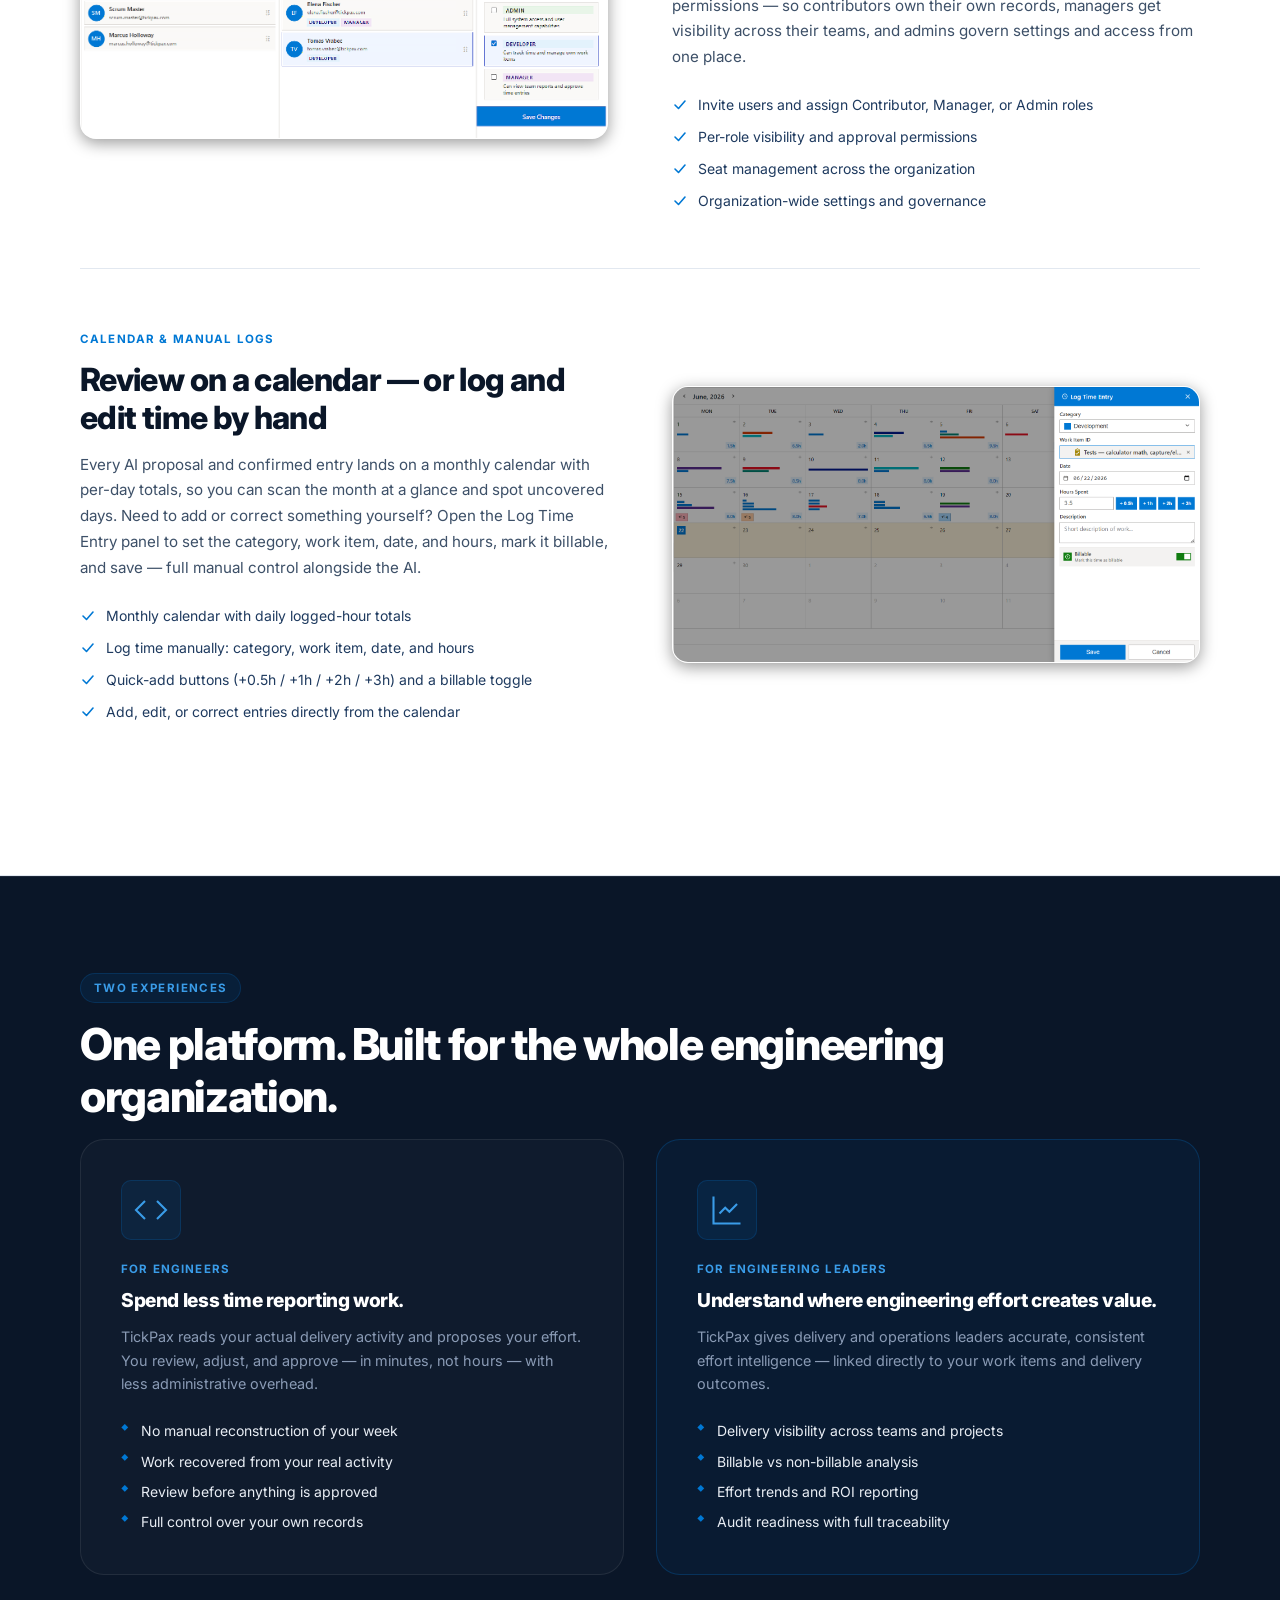
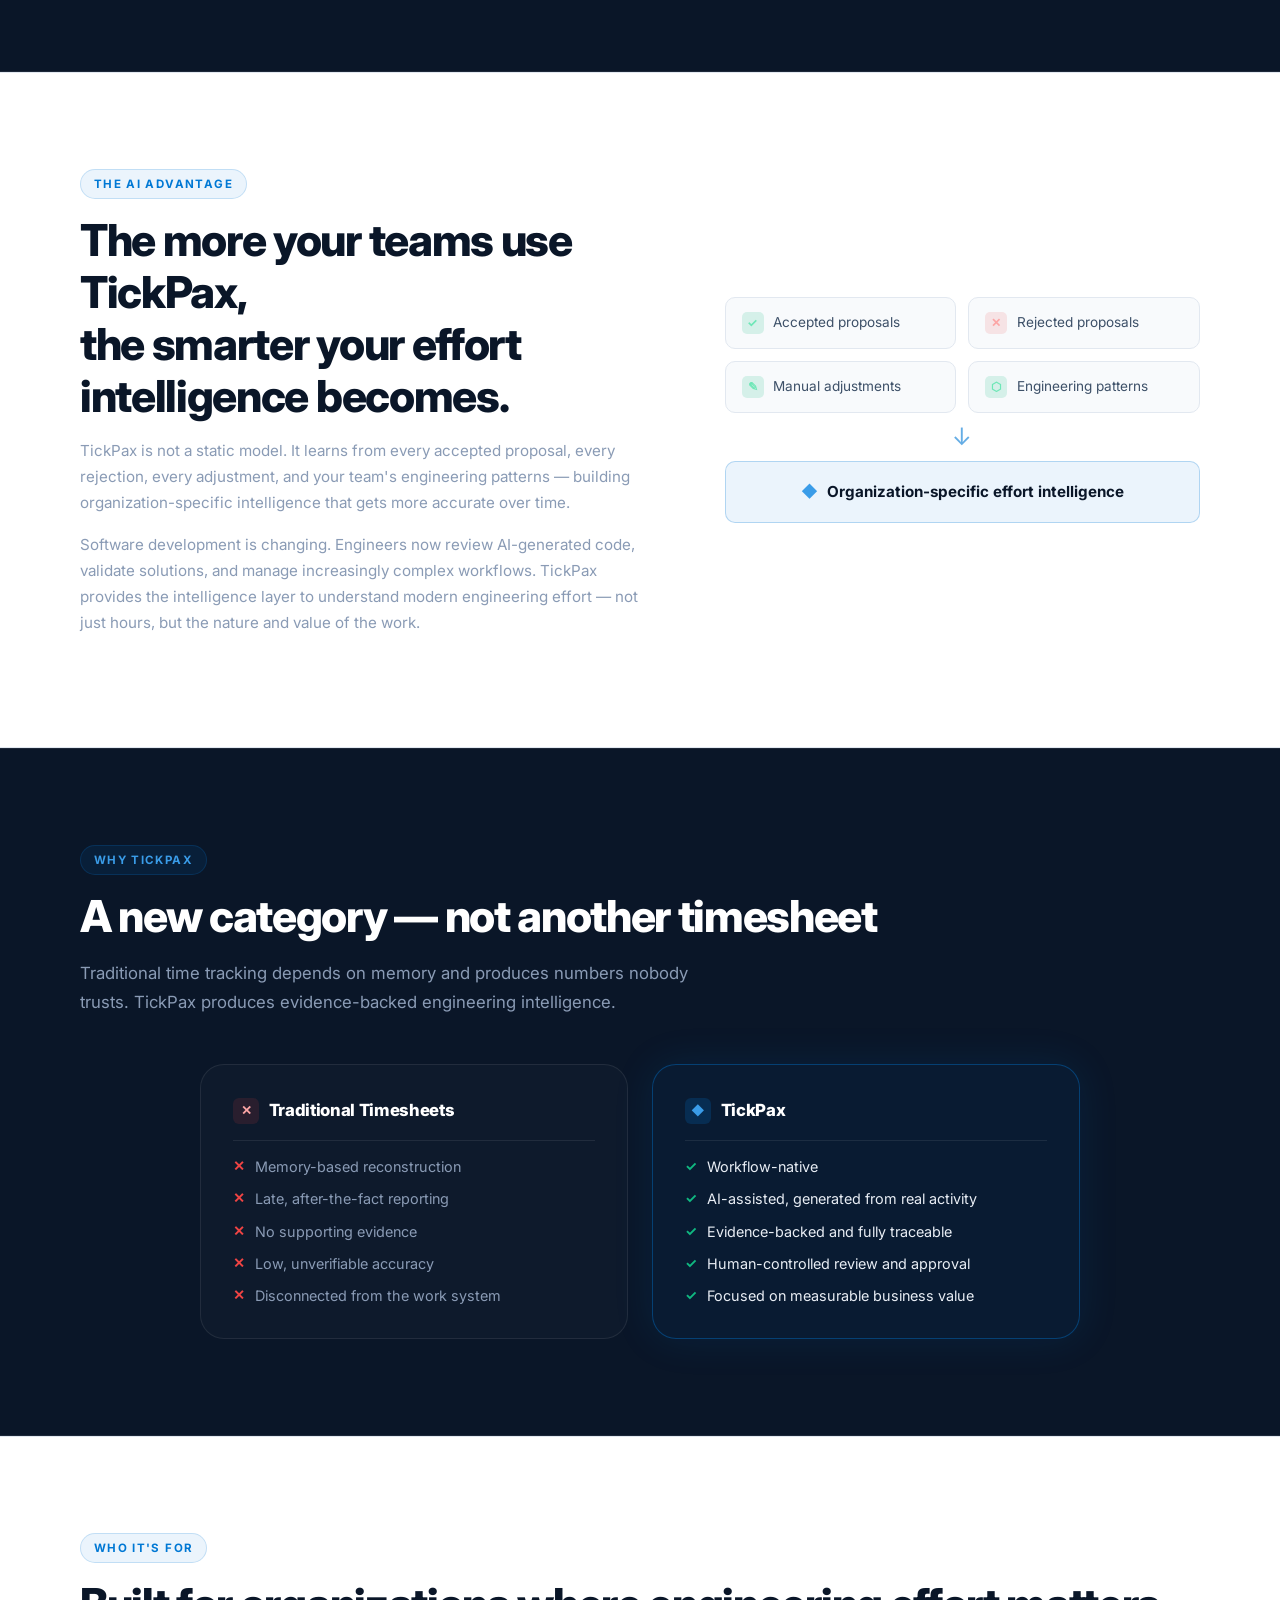
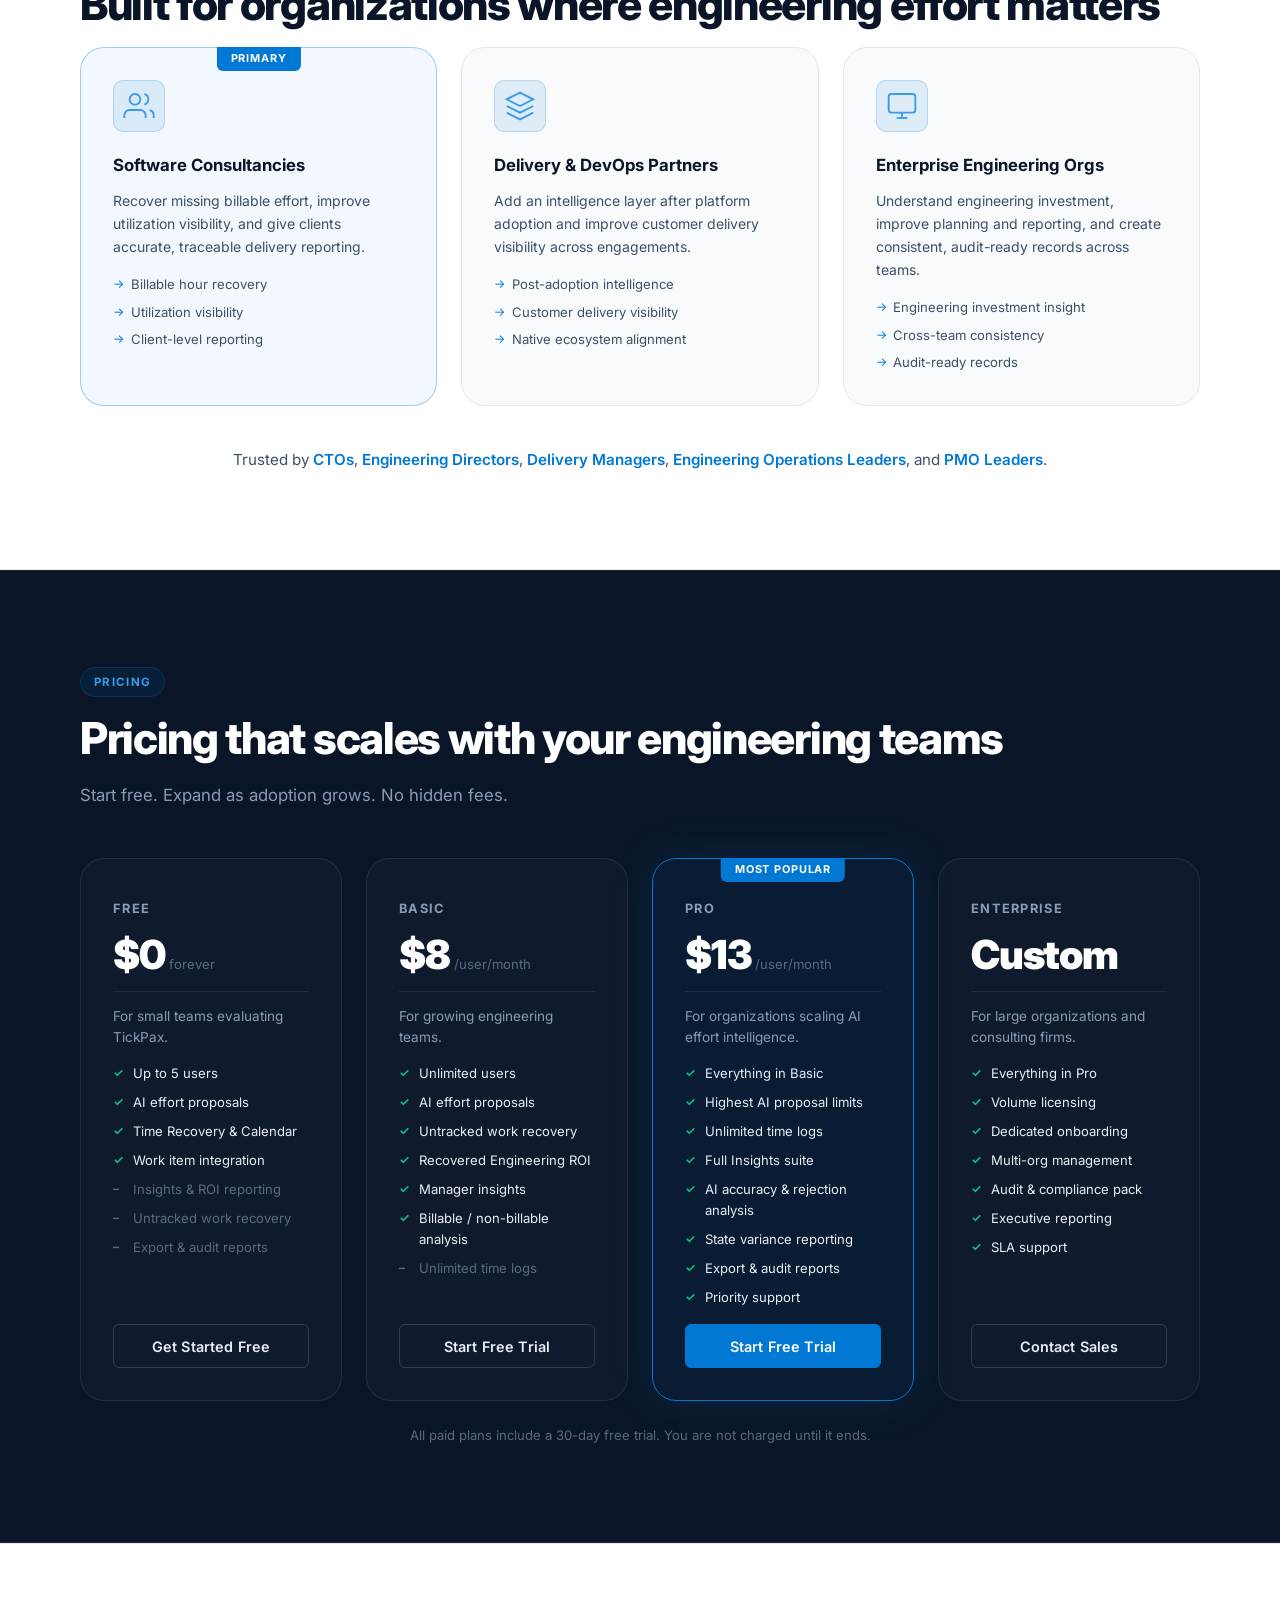
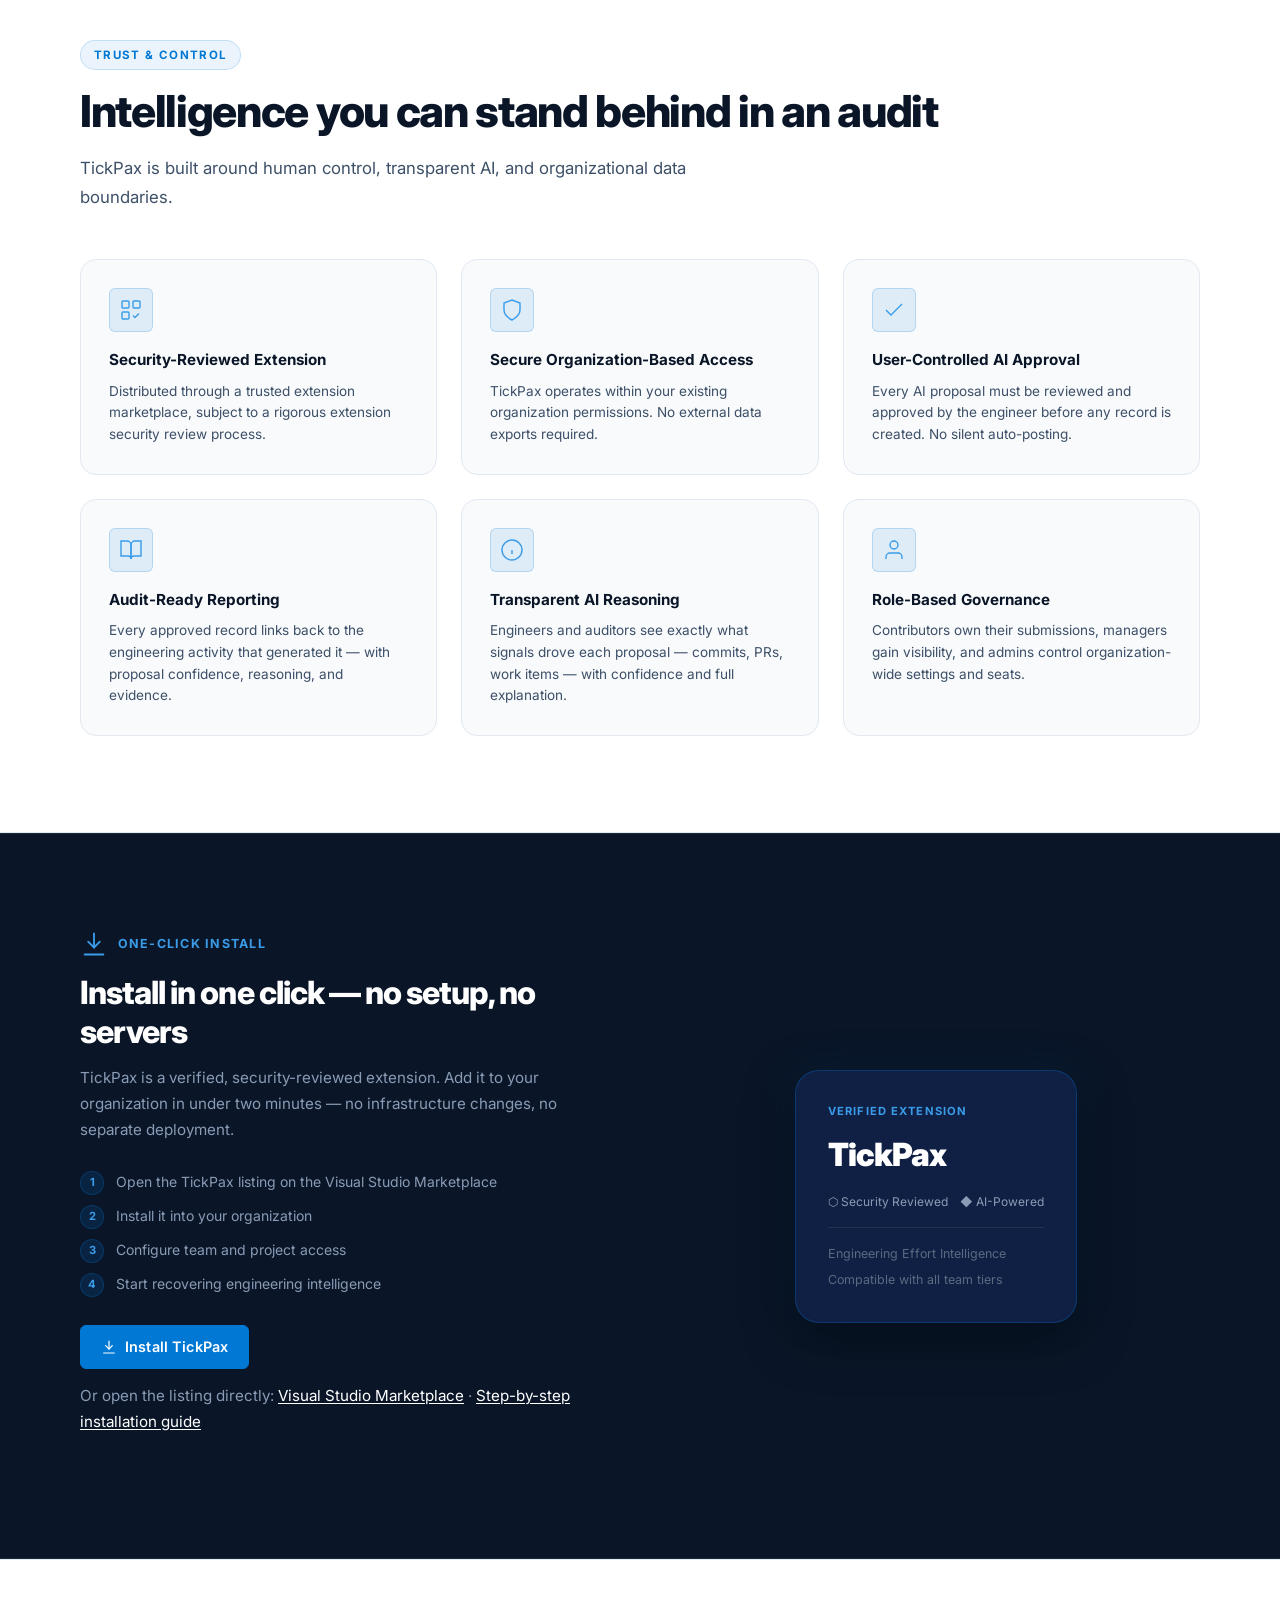
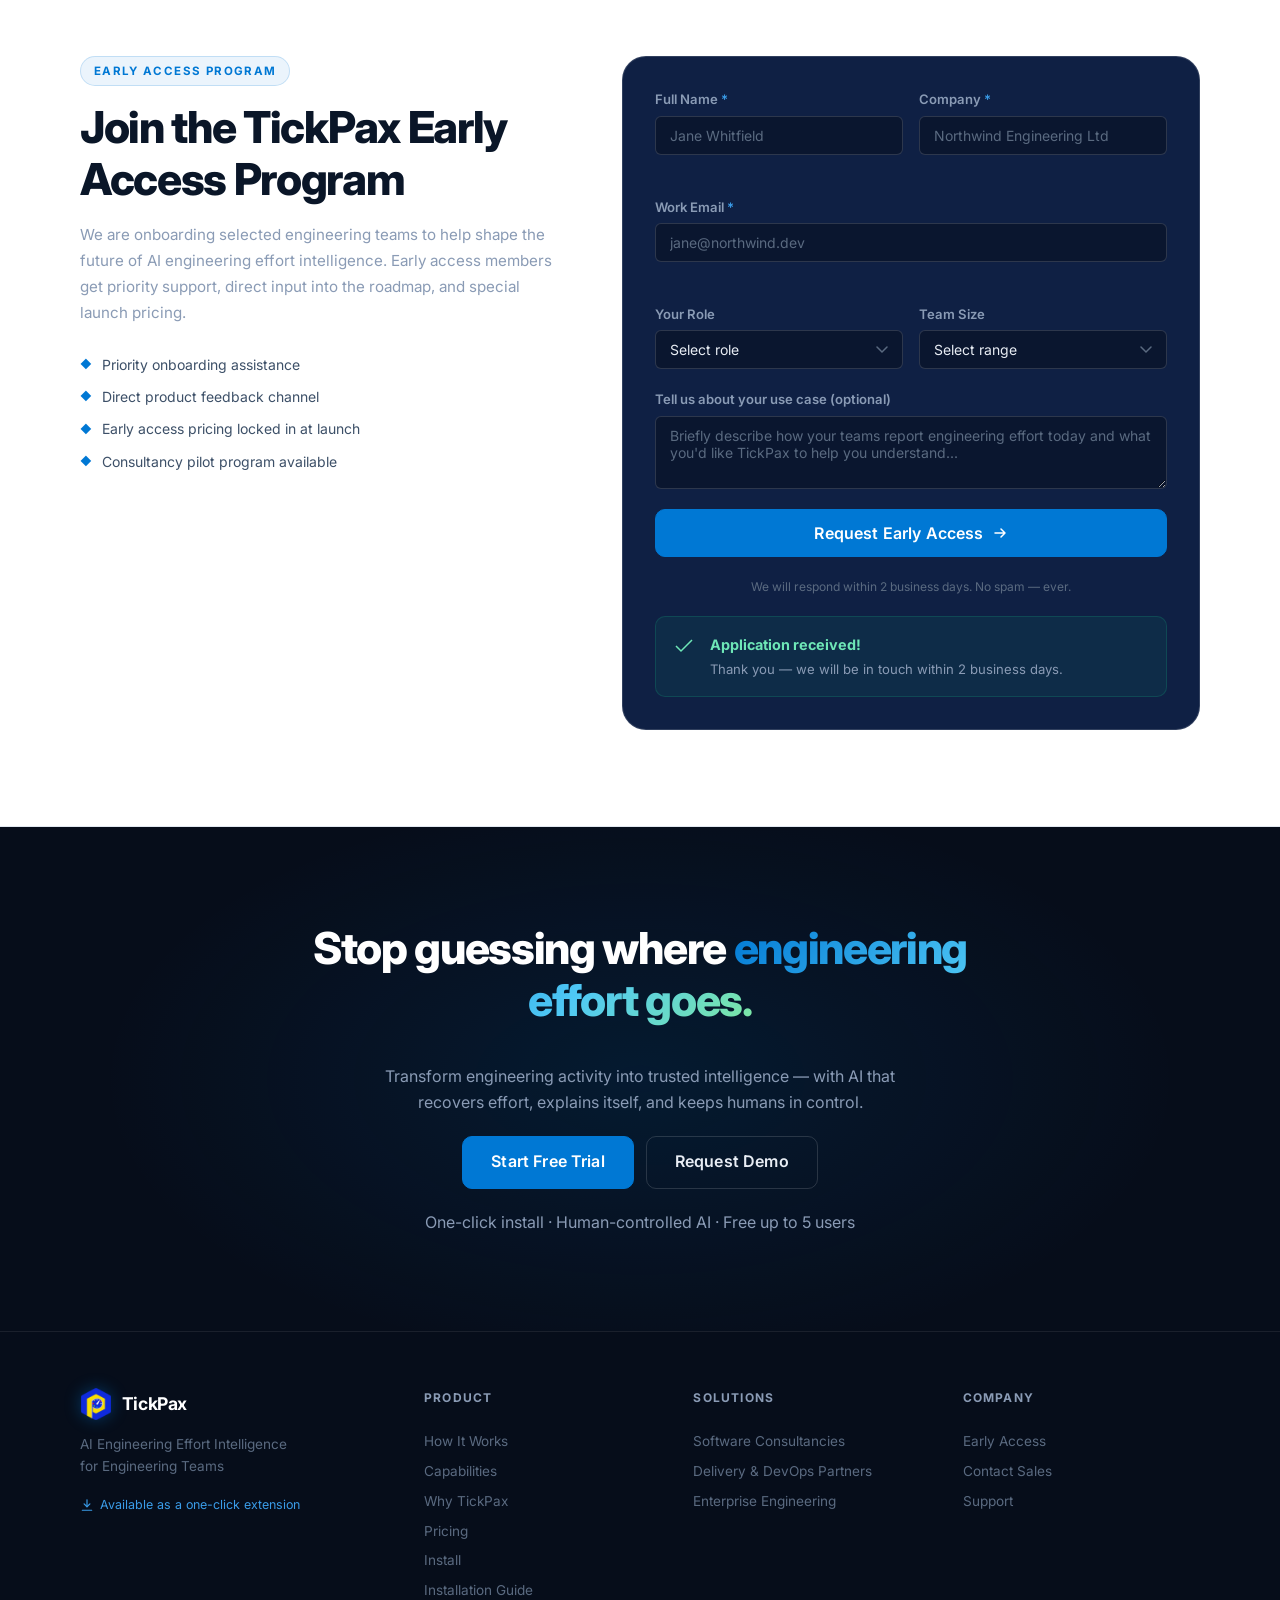
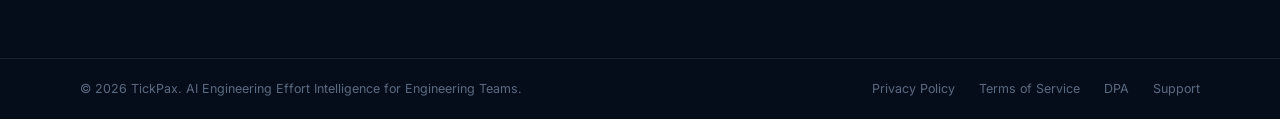
==== commit f48872df: "add  install guide" ====
--- a/index.html
+++ b/index.html
@@ -50,8 +50,8 @@
     "applicationCategory": "BusinessApplication",
     "operatingSystem": "Web",
     "description": "AI Engineering Effort Intelligence platform for engineering teams. Turns delivery activity into recovered engineering effort, explainable AI insights, and audit-ready delivery intelligence.",
-    "installUrl": "https://marketplace.visualstudio.com/items?itemName=TickPax-Labs.tick-pax-prod",
-    "downloadUrl": "https://marketplace.visualstudio.com/items?itemName=TickPax-Labs.tick-pax-prod",
+    "installUrl": "https://marketplace.visualstudio.com/items?itemName=TickPax-Labs.tick-pax",
+    "downloadUrl": "https://marketplace.visualstudio.com/items?itemName=TickPax-Labs.tick-pax",
     "offers": {
       "@type": "AggregateOffer",
       "lowPrice": "0",
@@ -966,7 +966,7 @@
           </div>
         </div>
 
-        <p class="pricing-note">All paid plans include a 14-day free trial. No credit card required to start.</p>
+        <p class="pricing-note">All paid plans include a 30-day free trial. You are not charged until it ends.</p>
       </div>
     </section>
 
@@ -1044,13 +1044,14 @@
             <div class="ms-step"><span class="ms-num">3</span> Configure team and project access</div>
             <div class="ms-step"><span class="ms-num">4</span> Start recovering engineering intelligence</div>
           </div>
-          <a href="https://marketplace.visualstudio.com/items?itemName=TickPax-Labs.tick-pax-prod" class="btn btn-primary" target="_blank" rel="noopener">
+          <a href="https://marketplace.visualstudio.com/items?itemName=TickPax-Labs.tick-pax" class="btn btn-primary" target="_blank" rel="noopener">
             <svg width="16" height="16" viewBox="0 0 24 24" fill="none" stroke="currentColor" stroke-width="1.8" stroke-linecap="round" stroke-linejoin="round" aria-hidden="true"><path d="M12 3v12"/><path d="M7 10l5 5 5-5"/><path d="M4 21h16"/></svg>
             Install TickPax
           </a>
           <p class="marketplace-listing-link">
             Or open the listing directly:
-            <a href="https://marketplace.visualstudio.com/items?itemName=TickPax-Labs.tick-pax-prod" target="_blank" rel="noopener">Visual Studio Marketplace</a>
+            <a href="https://marketplace.visualstudio.com/items?itemName=TickPax-Labs.tick-pax" target="_blank" rel="noopener">Visual Studio Marketplace</a>
+            · <a href="/install">Step-by-step installation guide</a>
           </p>
         </div>
         <div class="marketplace-badge-area" aria-hidden="true">
@@ -1206,6 +1207,7 @@
           <a href="#why">Why TickPax</a>
           <a href="#pricing">Pricing</a>
           <a href="#marketplace">Install</a>
+          <a href="/install">Installation Guide</a>
         </div>
         <div class="footer-nav-group">
           <h4>Solutions</h4>
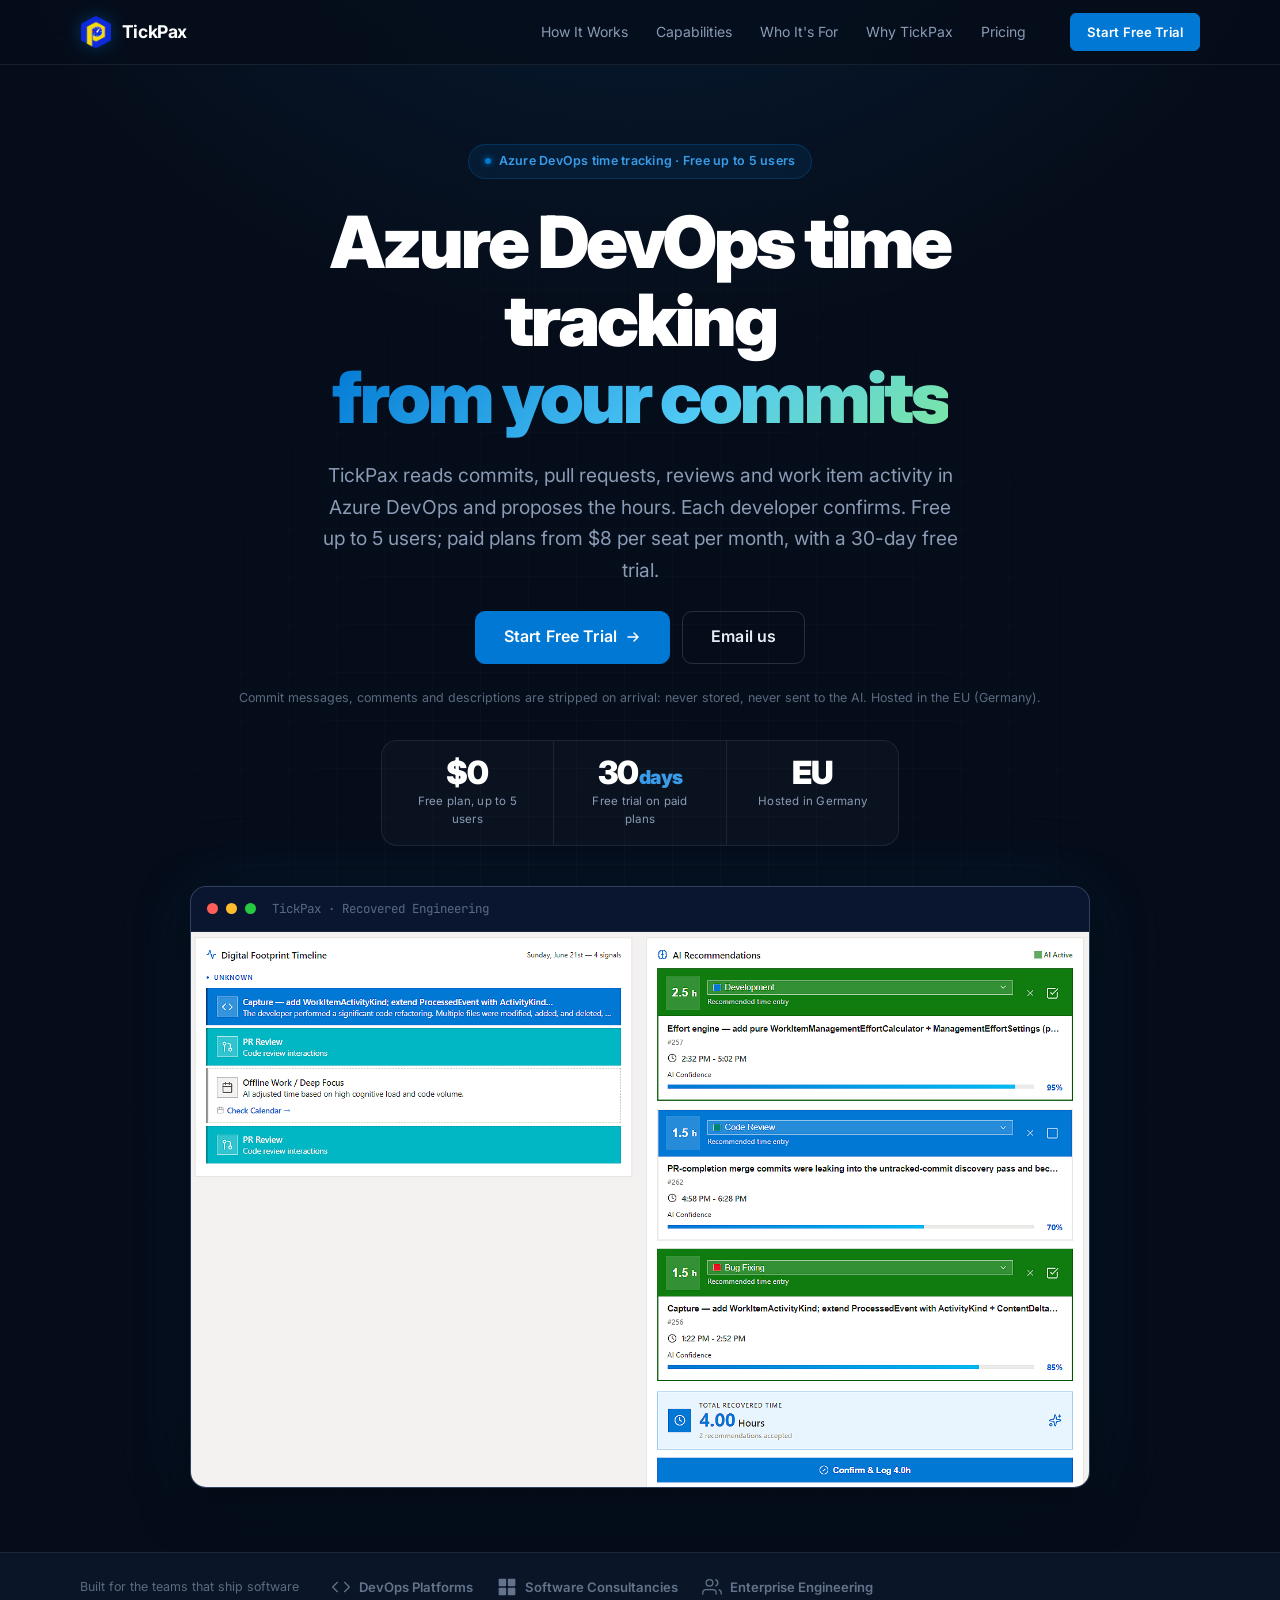
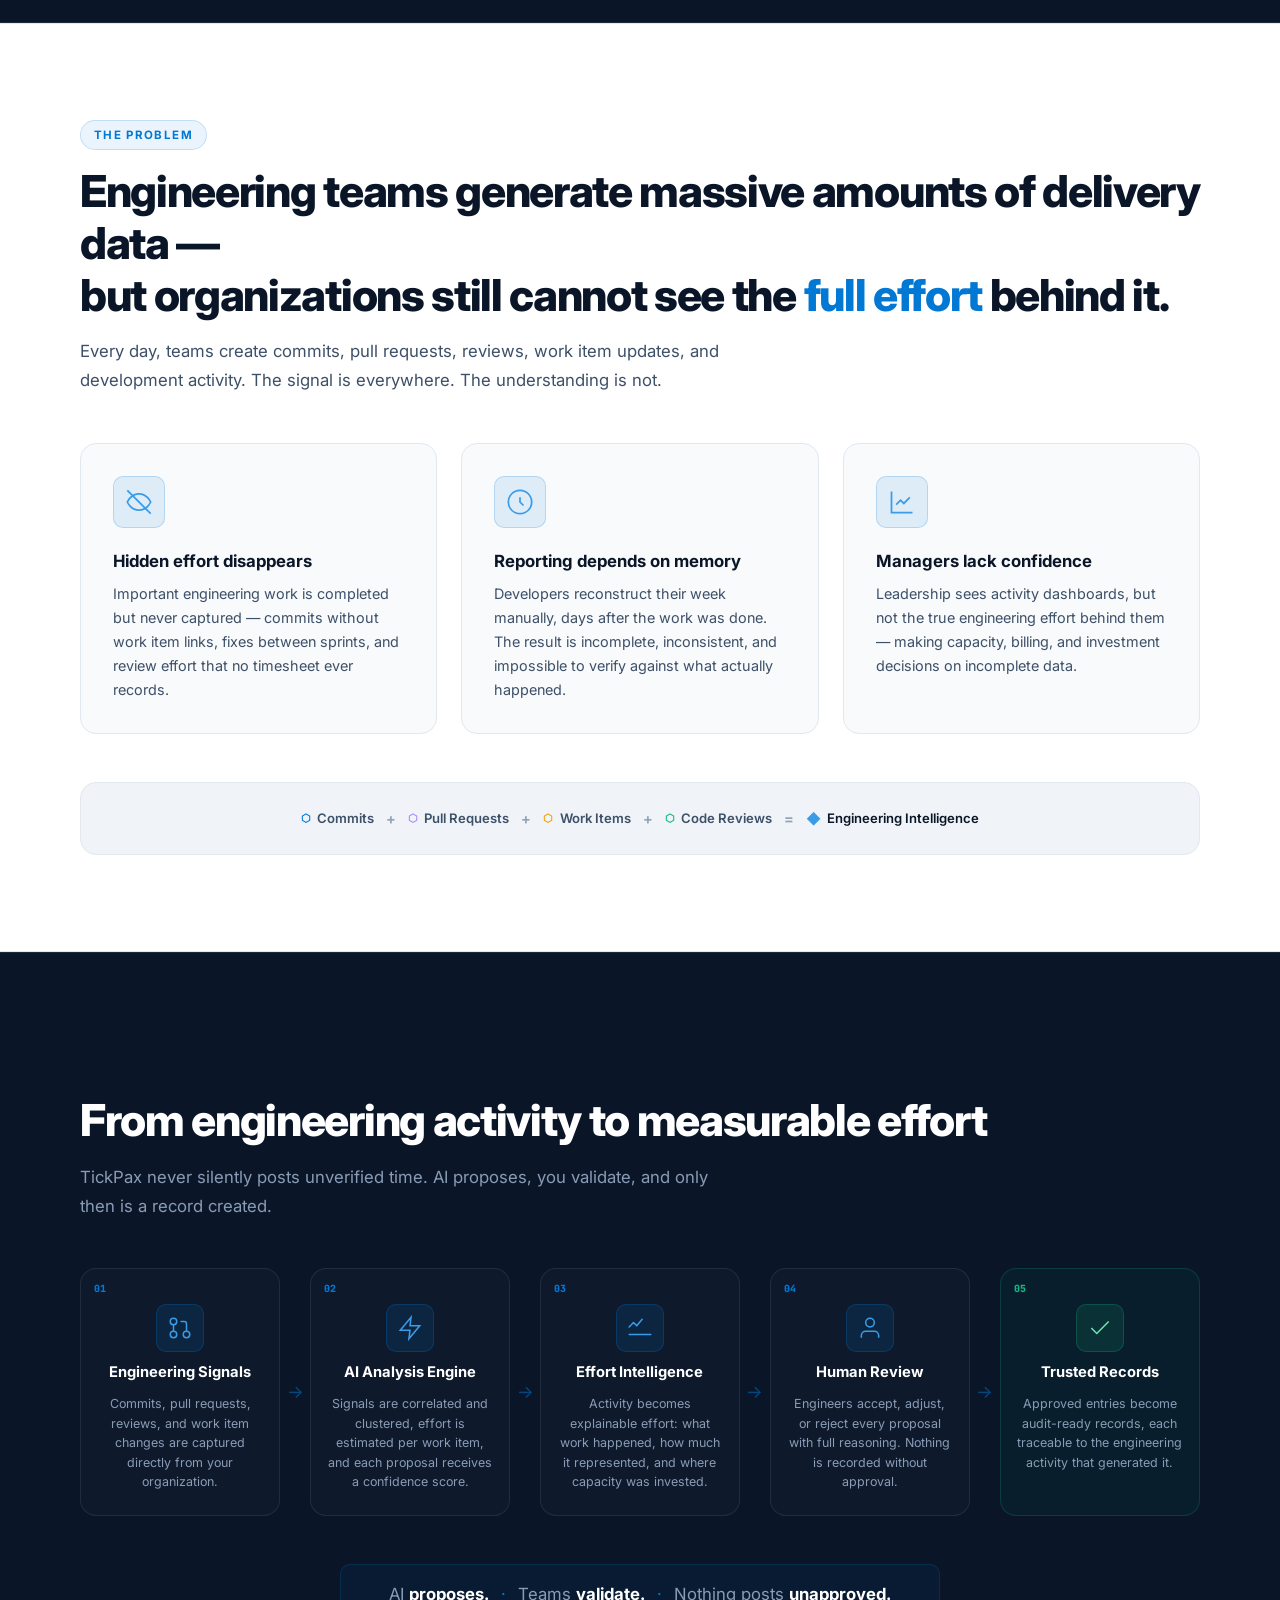
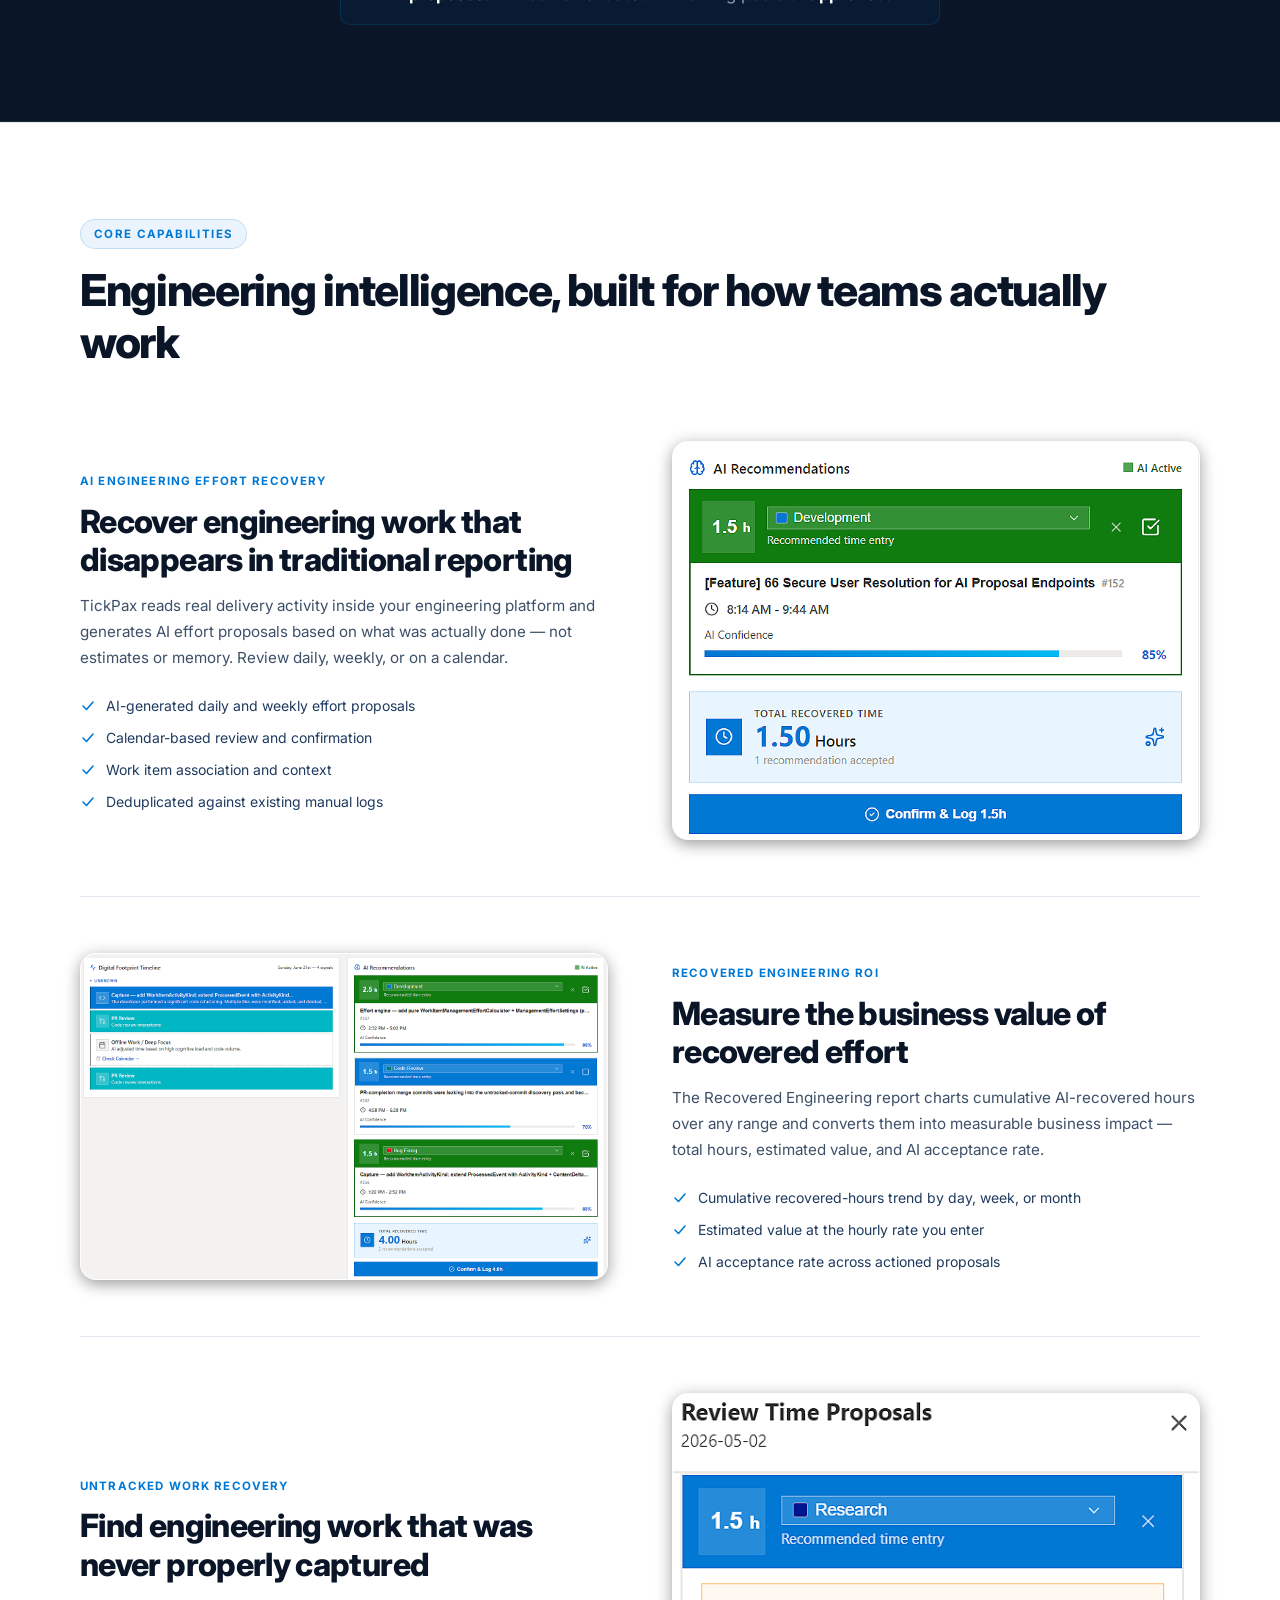
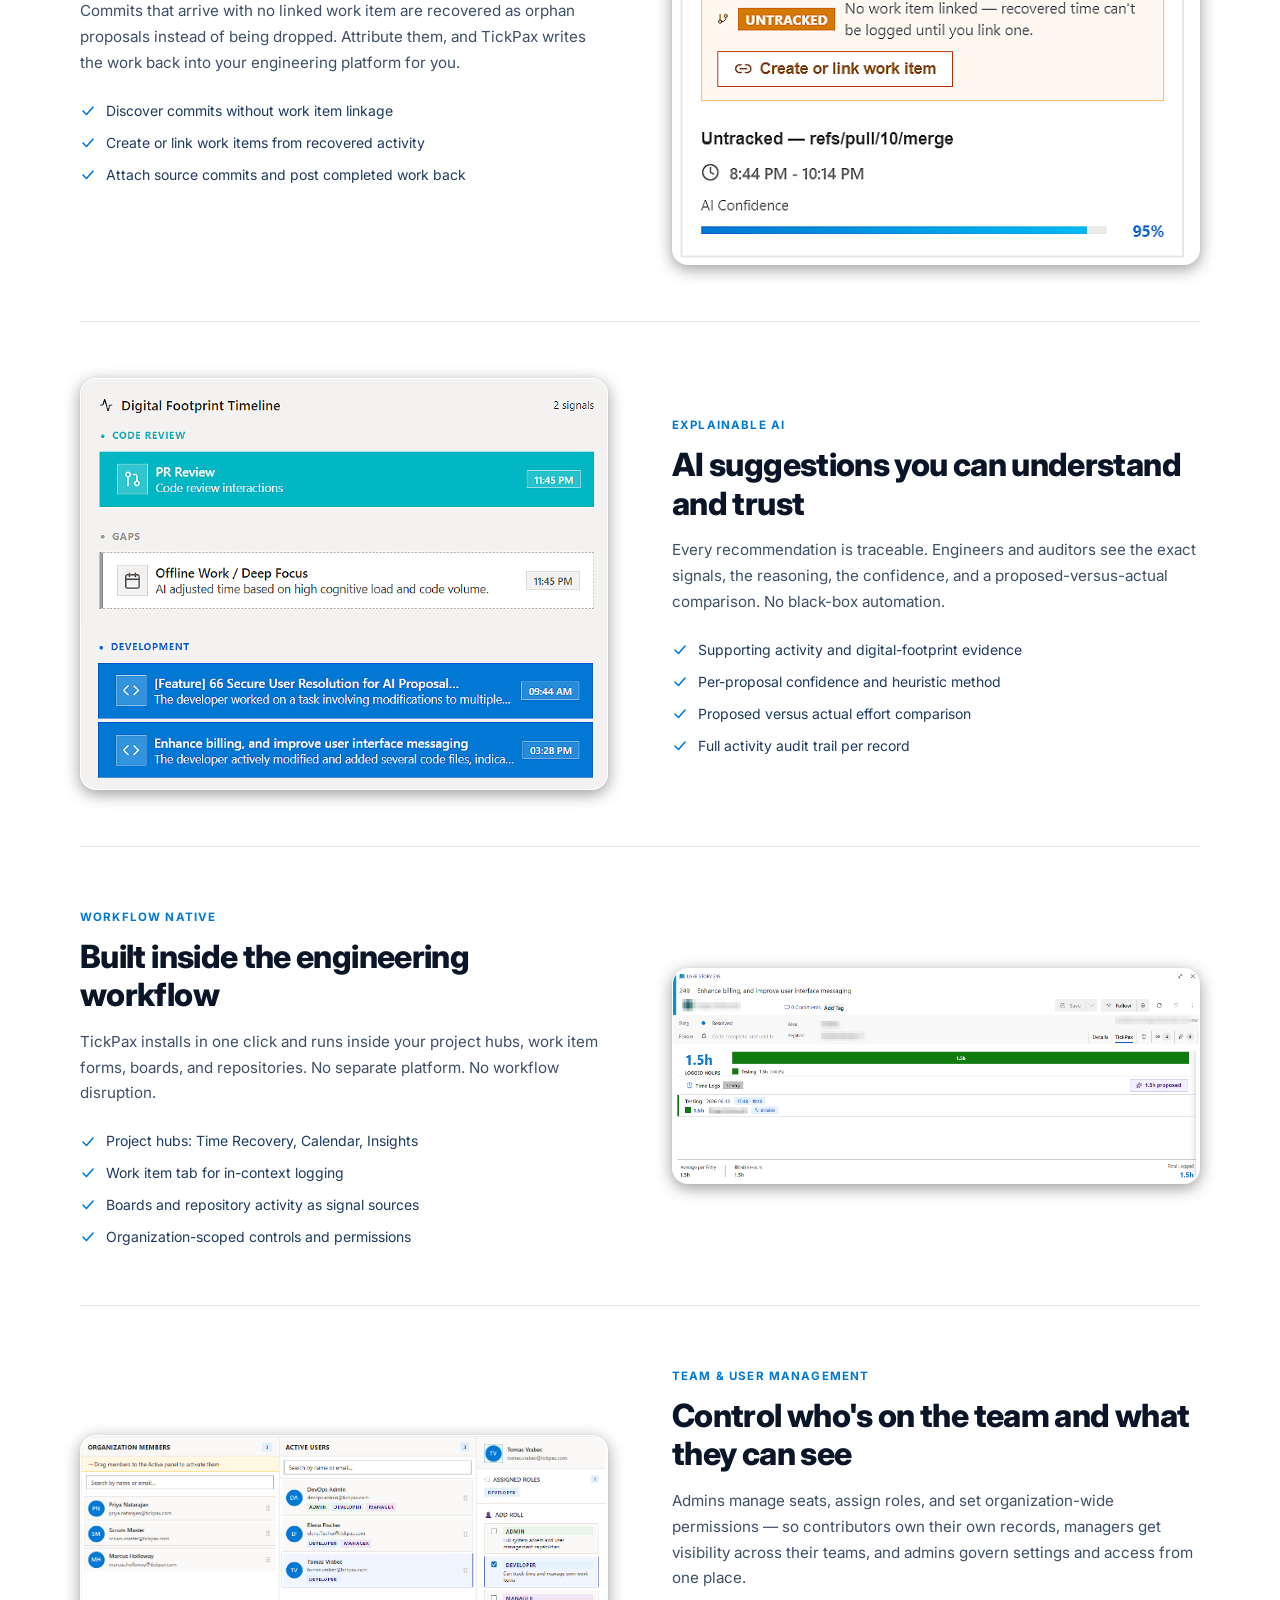
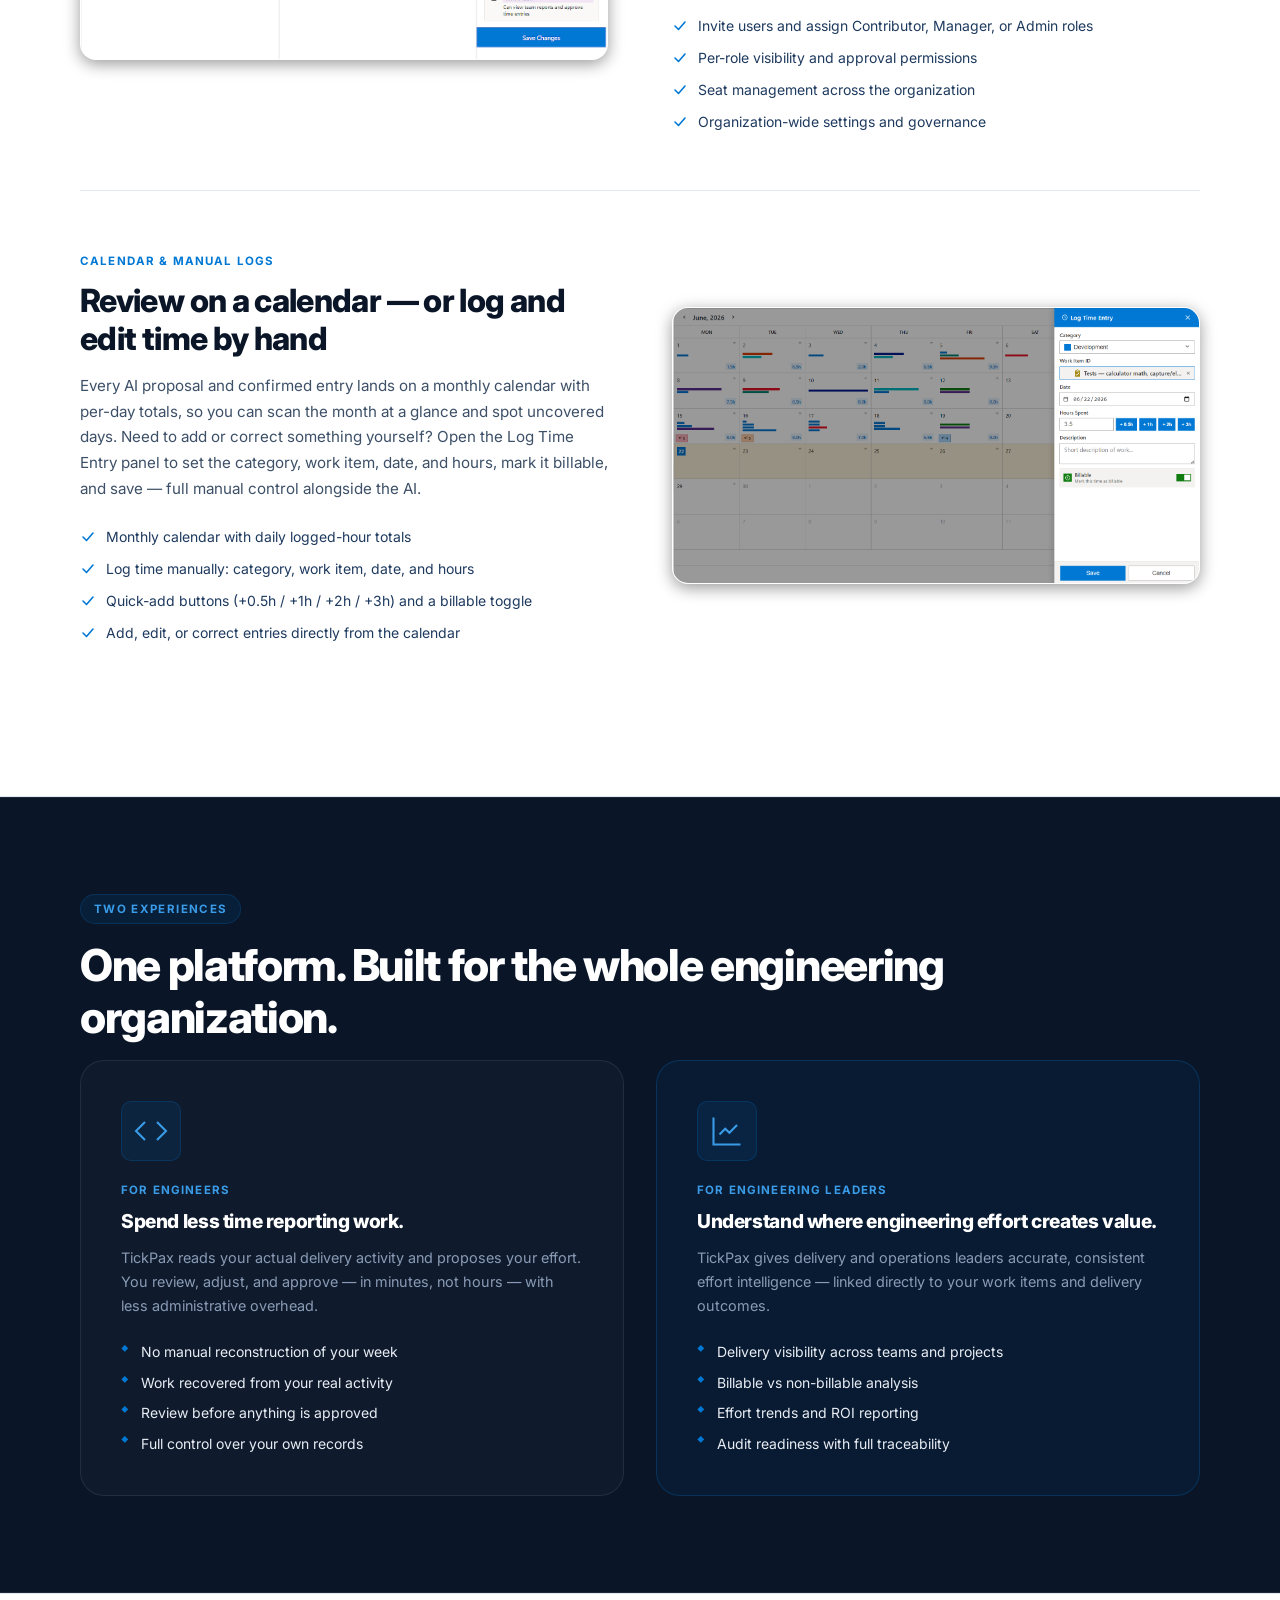
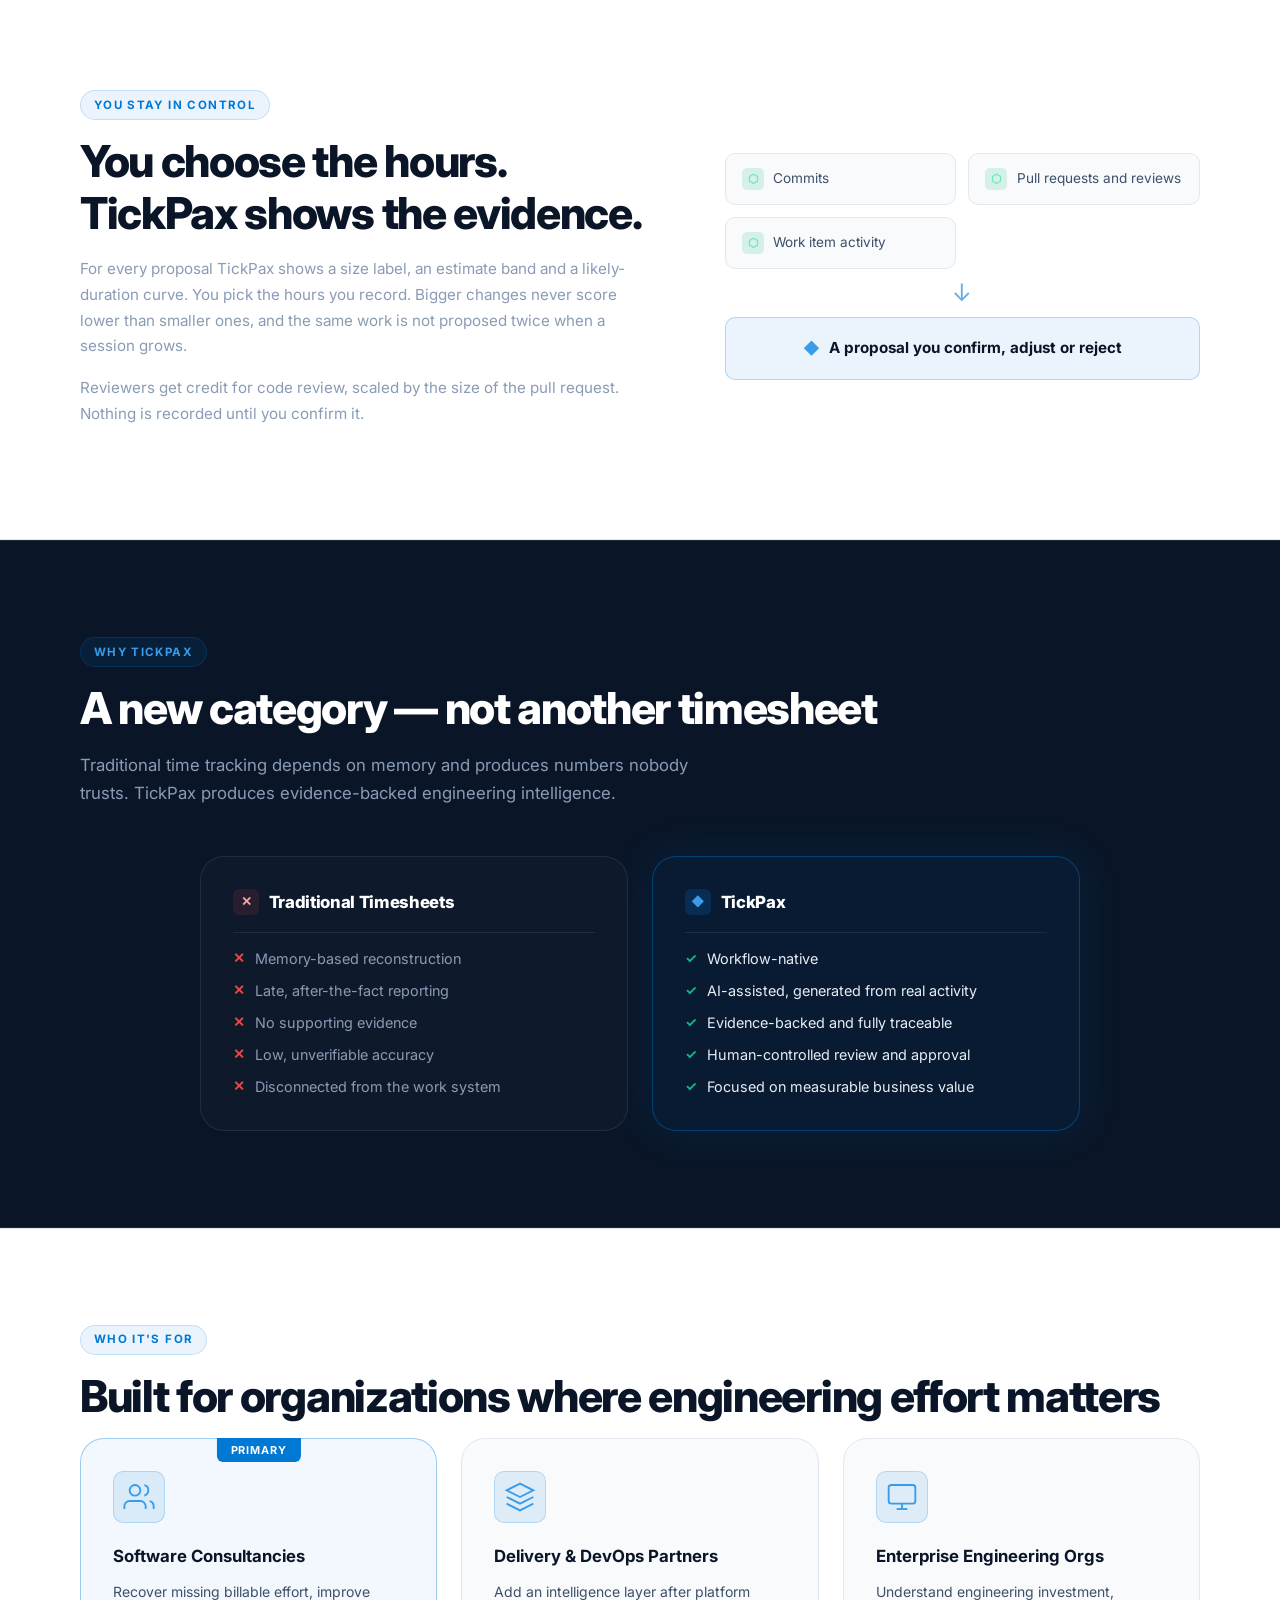
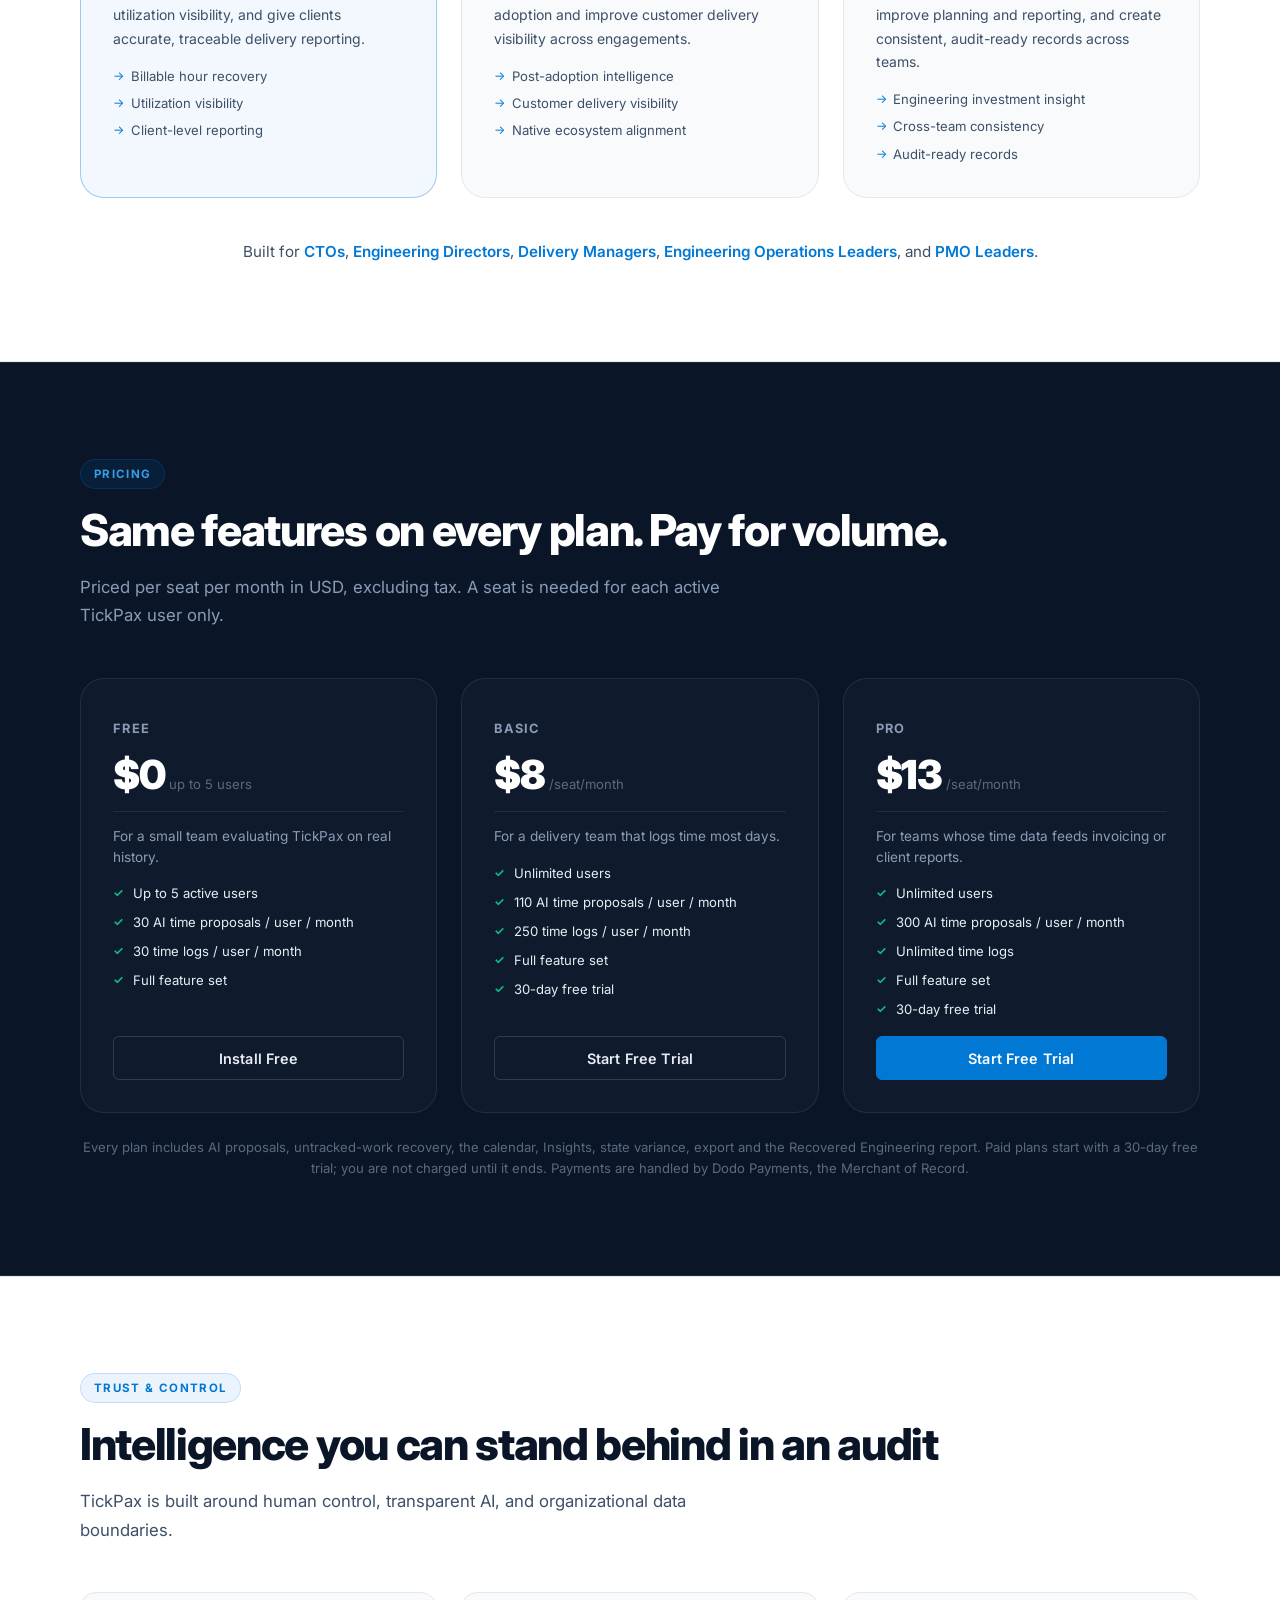
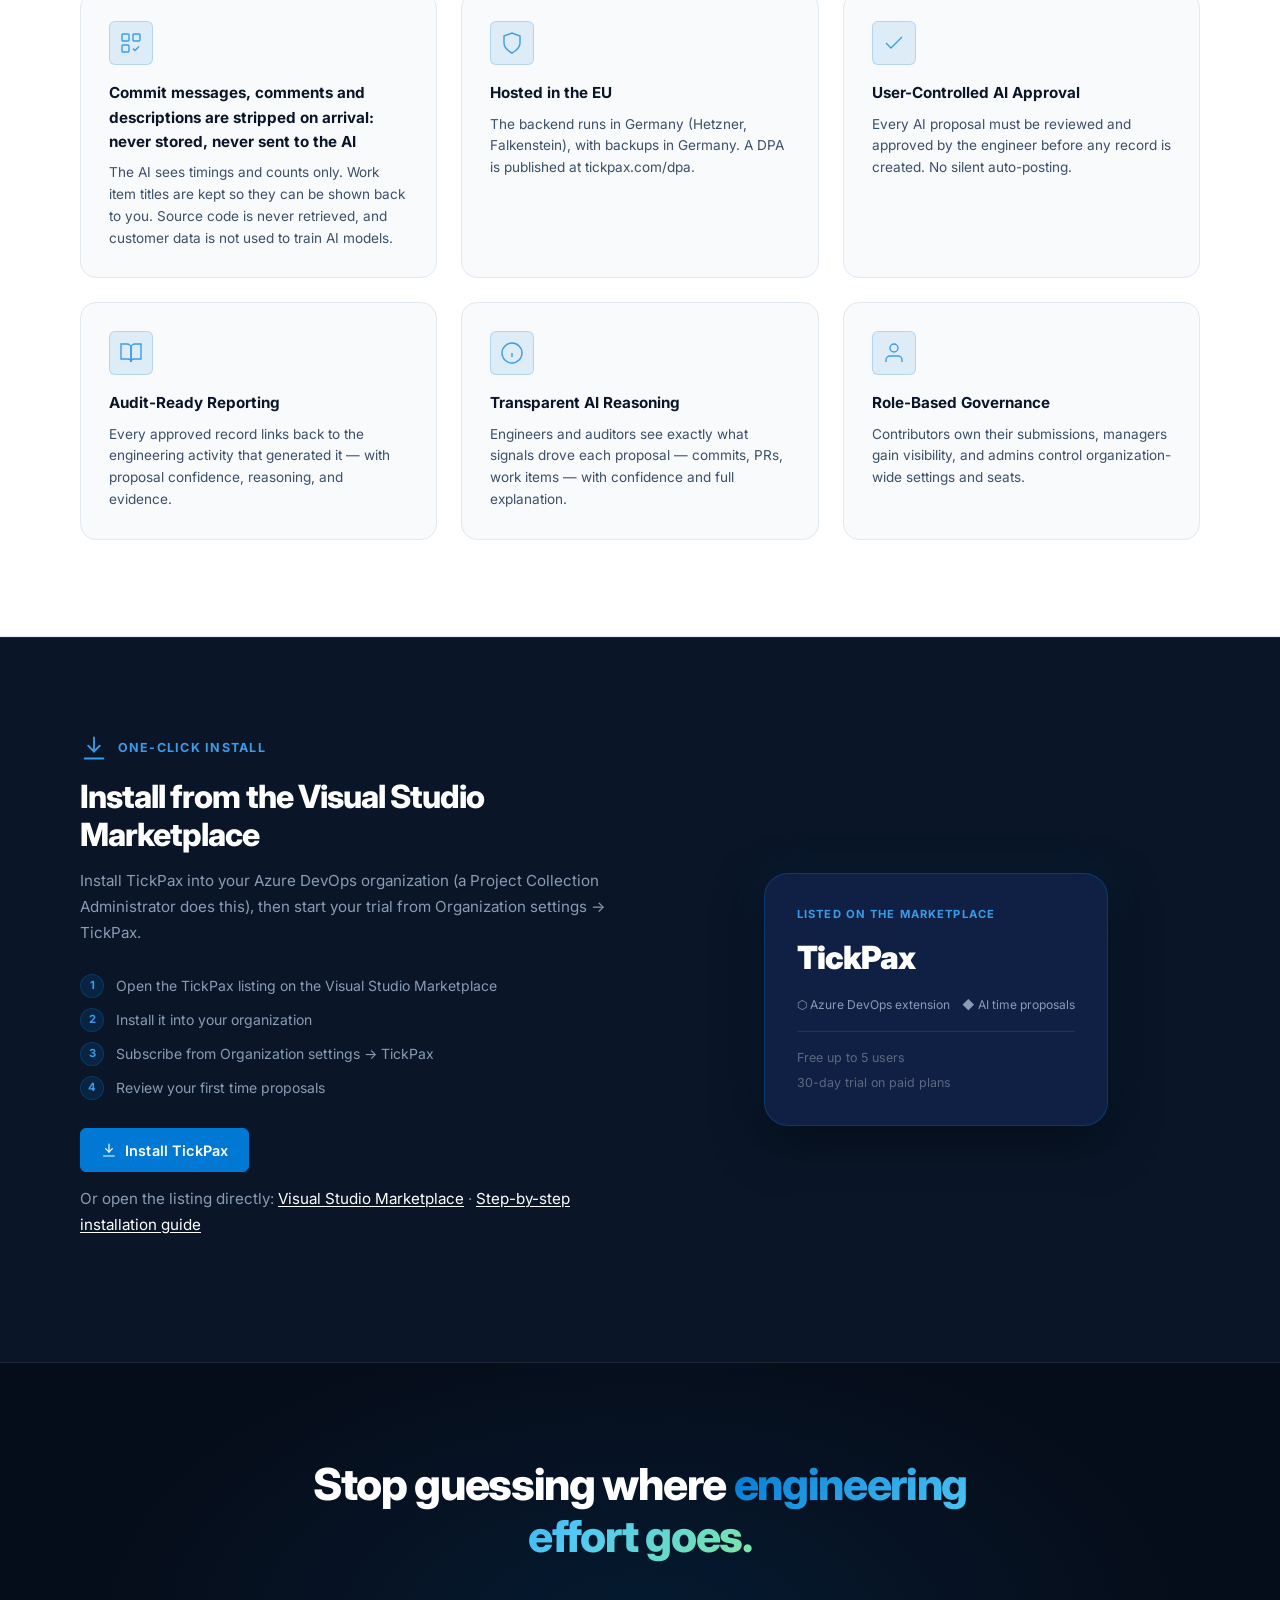
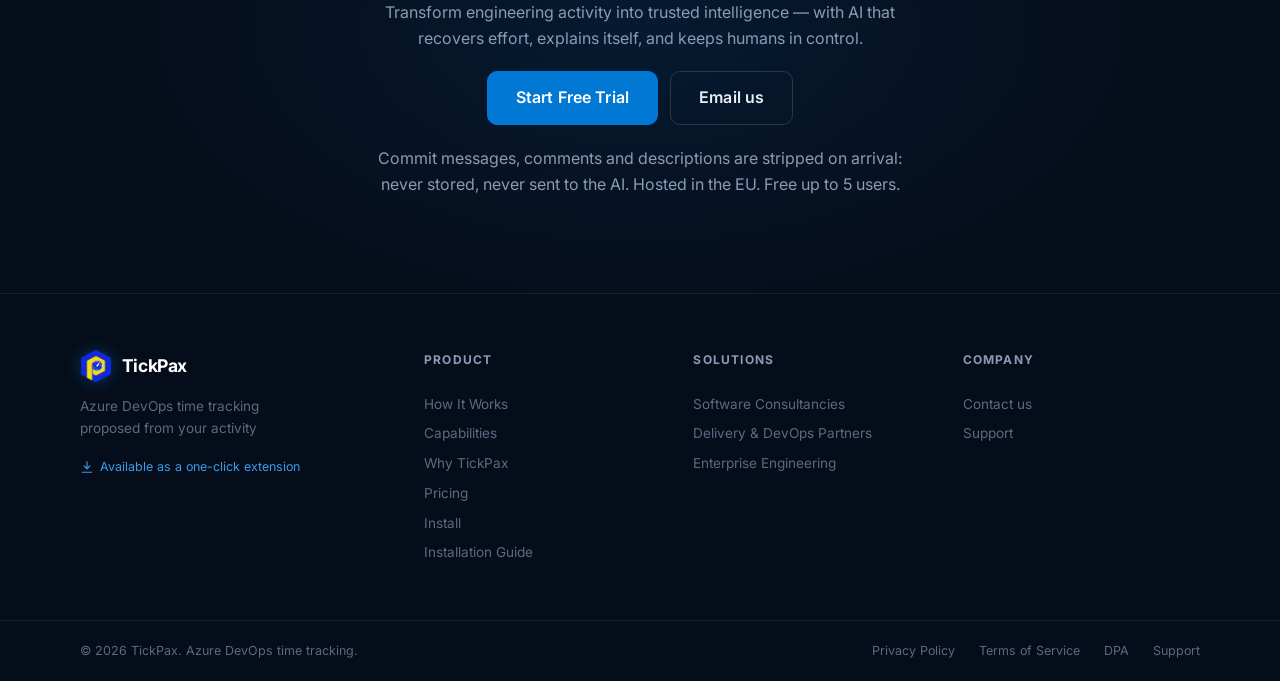
==== commit fed95065: "update side according to TickPaxOs" ====
--- a/index.html
+++ b/index.html
@@ -3,9 +3,9 @@
 <head>
   <meta charset="UTF-8" />
   <meta name="viewport" content="width=device-width, initial-scale=1.0" />
-  <title>TickPax – AI Engineering Effort Intelligence for Engineering Teams</title>
-  <meta name="description" content="AI engineering intelligence platform. Turn commits, PRs, and work items into explainable effort insights, recovered hours, and audit-ready delivery records." />
-  <meta name="keywords" content="AI engineering intelligence, AI engineering productivity, engineering effort tracking, engineering intelligence platform, recover engineering hours, one-click install extension, AI software delivery analytics, AI time recovery" />
+  <title>TickPax – Azure DevOps Time Tracking, Proposed From Your Commits</title>
+  <meta name="description" content="Azure DevOps time tracking that fills itself in. TickPax proposes your hours from commits, pull requests, reviews and work item activity; you confirm. Free up to 5 users, paid plans from $8 per seat per month, 30-day trial." />
+  <meta name="keywords" content="Azure DevOps time tracking, Azure DevOps timesheet, Azure DevOps time tracking extension, recover unbilled hours, AI time proposals, Azure DevOps extension" />
   <meta name="robots" content="index, follow" />
   <meta name="theme-color" content="#0a1628" />
 
@@ -17,17 +17,17 @@
   <meta property="og:locale" content="en_US" />
   <meta property="og:type" content="website" />
   <meta property="og:url" content="https://tickpax.com" />
-  <meta property="og:title" content="TickPax – AI Engineering Effort Intelligence for Engineering Teams" />
-  <meta property="og:description" content="Turn engineering activity into intelligence. TickPax uses AI to recover engineering effort, explain where time goes, and create trusted, audit-ready delivery insights." />
+  <meta property="og:title" content="TickPax – Azure DevOps Time Tracking, Proposed From Your Commits" />
+  <meta property="og:description" content="TickPax reads your Azure DevOps activity and proposes the hours; each developer confirms. Commit messages, comments and descriptions are stripped on arrival: never stored, never sent to the AI. Hosted in the EU." />
   <meta property="og:image" content="https://tickpax.com/assets/og-image.png" />
   <meta property="og:image:width" content="1200" />
   <meta property="og:image:height" content="630" />
-  <meta property="og:image:alt" content="TickPax — AI Engineering Effort Intelligence" />
+  <meta property="og:image:alt" content="TickPax — Azure DevOps time tracking" />
 
   <!-- Twitter Card -->
   <meta name="twitter:card" content="summary_large_image" />
-  <meta name="twitter:title" content="TickPax – AI Engineering Effort Intelligence" />
-  <meta name="twitter:description" content="Turn engineering activity into intelligence. AI recovers engineering effort, explains where time goes, and creates audit-ready delivery insights." />
+  <meta name="twitter:title" content="TickPax – Azure DevOps Time Tracking" />
+  <meta name="twitter:description" content="TickPax proposes your Azure DevOps hours from commits, PRs and work items. You confirm. Free up to 5 users." />
   <meta name="twitter:image" content="https://tickpax.com/assets/og-image.png" />
 
   <!-- Favicon -->
@@ -49,7 +49,7 @@
     "name": "TickPax",
     "applicationCategory": "BusinessApplication",
     "operatingSystem": "Web",
-    "description": "AI Engineering Effort Intelligence platform for engineering teams. Turns delivery activity into recovered engineering effort, explainable AI insights, and audit-ready delivery intelligence.",
+    "description": "Azure DevOps time tracking extension. Proposes hours from commits, pull requests, reviews and work item activity; each developer confirms.",
     "installUrl": "https://marketplace.visualstudio.com/items?itemName=TickPax-Labs.tick-pax",
     "downloadUrl": "https://marketplace.visualstudio.com/items?itemName=TickPax-Labs.tick-pax",
     "offers": {
@@ -69,7 +69,7 @@
     "name": "TickPax",
     "url": "https://tickpax.com",
     "logo": "https://tickpax.com/assets/icon.png",
-    "description": "AI Engineering Effort Intelligence platform that turns delivery activity into recovered engineering effort, explainable AI insights, and audit-ready delivery records."
+    "description": "TickPax is an Azure DevOps time tracking extension that proposes hours from delivery activity."
   }
   </script>
 </head>
@@ -94,8 +94,7 @@
       </nav>
 
       <div class="nav-cta">
-        <a href="#early-access" class="btn btn-ghost">Request Early Access</a>
-        <a href="#pricing" class="btn btn-primary btn-sm">Start Free Trial</a>
+        <a href="https://marketplace.visualstudio.com/items?itemName=TickPax-Labs.tick-pax" class="btn btn-primary btn-sm" target="_blank" rel="noopener">Start Free Trial</a>
       </div>
 
       <button class="nav-toggle" aria-label="Toggle navigation" aria-expanded="false">
@@ -112,8 +111,7 @@
       <a href="#audiences">Who It's For</a>
       <a href="#why">Why TickPax</a>
       <a href="#pricing">Pricing</a>
-      <a href="#early-access">Early Access</a>
-      <a href="#pricing" class="btn btn-primary" style="margin-top:1rem;display:inline-block;">Start Free Trial</a>
+      <a href="https://marketplace.visualstudio.com/items?itemName=TickPax-Labs.tick-pax" class="btn btn-primary" style="margin-top:1rem;display:inline-block;" target="_blank" rel="noopener">Start Free Trial</a>
     </nav>
   </div>
 
@@ -128,54 +126,53 @@
 
         <div class="hero-badge">
           <span class="badge-dot"></span>
-          AI Engineering Effort Intelligence · Built for Engineering Teams
+          Azure DevOps time tracking · Free up to 5 users
         </div>
 
         <h1 id="hero-headline" class="hero-headline">
-          Turn Engineering Activity<br />
-          Into <span class="gradient-text">Engineering Intelligence</span>
+          Azure DevOps time tracking<br />
+          <span class="gradient-text">from your commits</span>
         </h1>
 
         <p class="hero-sub">
-          TickPax uses AI to analyze commits, pull requests, work items, and delivery signals — recovering engineering effort, explaining where time goes, and creating trusted effort insights your organization can act on.
-        </p>
+          TickPax reads commits, pull requests, reviews and work item activity in Azure DevOps and proposes the hours. Each developer confirms. Free up to 5 users; paid plans from $8 per seat per month, with a 30-day free trial.</p>
 
         <div class="hero-actions">
-          <a href="#pricing" class="btn btn-primary btn-lg">
+          <a href="https://marketplace.visualstudio.com/items?itemName=TickPax-Labs.tick-pax" class="btn btn-primary btn-lg" target="_blank" rel="noopener">
             Start Free Trial
             <svg width="16" height="16" viewBox="0 0 16 16" fill="none" aria-hidden="true"><path d="M3 8h10M9 4l4 4-4 4" stroke="currentColor" stroke-width="1.5" stroke-linecap="round" stroke-linejoin="round"/></svg>
           </a>
-          <a href="#early-access" class="btn btn-outline btn-lg">
-            Request Early Access
+          <a href="mailto:contact@tickpax.com" class="btn btn-outline btn-lg">
+            Email us
           </a>
         </div>
 
-        <p class="hero-disclaimer">One-click install · Human-controlled AI · Free up to 5 users</p>
+        <p class="hero-disclaimer">Commit messages, comments and descriptions are stripped on arrival: never stored, never sent to the AI. Hosted in the EU (Germany).</p>
 
         <!-- Hero metric strip -->
-        <div class="hero-metrics" aria-label="Engineering intelligence at a glance">
+        <div class="hero-metrics" aria-label="Pricing and hosting at a glance">
           <div class="hero-metric">
-            <span class="hm-value"><span class="hm-num" id="metric-hours">1,250</span><span class="hm-unit">h</span></span>
-            <span class="hm-label">Engineering effort recovered</span>
+            <span class="hm-value"><span class="hm-num">$0</span></span>
+            <span class="hm-label">Free plan, up to 5 users</span>
           </div>
           <div class="hero-metric">
-            <span class="hm-value"><span class="hm-num" id="metric-value">$125,000</span></span>
-            <span class="hm-label">Estimated recovered value</span>
+            <span class="hm-value"><span class="hm-num">30</span><span class="hm-unit">days</span></span>
+            <span class="hm-label">Free trial on paid plans</span>
           </div>
           <div class="hero-metric">
-            <span class="hm-value"><span class="hm-num" id="metric-accept">87</span><span class="hm-unit">%</span></span>
-            <span class="hm-label">AI proposal acceptance</span>
+            <span class="hm-value"><span class="hm-num">EU</span></span>
+            <span class="hm-label">Hosted in Germany</span>
           </div>
         </div>
 
         <!-- Product Dashboard Mockup -->
-        <div class="hero-dashboard" aria-label="TickPax engineering intelligence dashboard preview">
+        <div class="hero-dashboard" aria-label="TickPax Recovered Engineering report preview">
           <div class="dashboard-chrome">
             <div class="dashboard-chrome-bar">
               <span class="chrome-dot red"></span>
               <span class="chrome-dot yellow"></span>
               <span class="chrome-dot green"></span>
-              <span class="chrome-title">TickPax · Engineering Effort Intelligence</span>
+              <span class="chrome-title">TickPax · Recovered Engineering</span>
             </div>
             <div class="dashboard-body dashboard-body-image">
               <img
@@ -184,19 +181,6 @@
                 class="dashboard-image"
                 loading="lazy"
               />
-            </div>
-          </div>
-          <!-- Floating insight card -->
-          <div class="hero-insight-card" aria-hidden="true">
-            <div class="insight-header">
-              <span class="insight-icon">◆</span>
-              AI Reasoning
-            </div>
-            <p class="insight-body">The AI recovered 810 minutes of active developer time across 4 work items with an average confidence score of 87%. The work primarily involved CodeCommit developer activities. A notable 91-minute gap was observed, potentially due to a meeting or an extended focus period.</p>
-            <div class="insight-confidence">
-              <span>Confidence</span>
-              <div class="confidence-bar"><div class="confidence-fill" style="width:87%"></div></div>
-              <span>87%</span>
             </div>
           </div>
         </div>
@@ -302,7 +286,7 @@
       <div class="container">
         <div class="section-label">The Solution</div>
         <h2 id="hiw-title" class="section-headline">From engineering activity to measurable effort</h2>
-        <p class="section-sub">TickPax never silently posts unverified time. AI proposes, teams validate, and the organization learns — turning raw delivery telemetry into intelligence everyone can trust.</p>
+        <p class="section-sub">TickPax never silently posts unverified time. AI proposes, you validate, and only then is a record created.</p>
 
         <div class="solution-flow">
           <div class="flow-node">
@@ -356,7 +340,7 @@
           <span class="mantra-dot">·</span>
           <span class="mantra-item">Teams <strong>validate.</strong></span>
           <span class="mantra-dot">·</span>
-          <span class="mantra-item">Organizations <strong>learn.</strong></span>
+          <span class="mantra-item">Nothing posts <strong>unapproved.</strong></span>
         </div>
       </div>
     </section>
@@ -405,18 +389,6 @@
                 />
               </div>
             </div>
-            <div class="hero-insight-card feature-insight-card" aria-hidden="true">
-              <div class="insight-header">
-                <span class="insight-icon">◆</span>
-                AI Reasoning
-              </div>
-              <p class="insight-body">The AI recovered 90 minutes of active developer time across one work item with an average confidence of 85%. The primary activity involved code commits, indicating focused development work. The activity was continuous with no significant gaps identified.</p>
-              <div class="insight-confidence">
-                <span>Confidence</span>
-                <div class="confidence-bar"><div class="confidence-fill" style="width:85%"></div></div>
-                <span>85%</span>
-              </div>
-            </div>
           </div>
         </div>
 
@@ -433,7 +405,7 @@
               </li>
               <li>
                 <svg width="16" height="16" viewBox="0 0 16 16" fill="none" aria-hidden="true"><path d="M3 8l3.5 3.5L13 4" stroke="var(--color-accent)" stroke-width="1.6" stroke-linecap="round" stroke-linejoin="round"/></svg>
-                Estimated value at your organization's hourly rate
+                Estimated value at the hourly rate you enter
               </li>
               <li>
                 <svg width="16" height="16" viewBox="0 0 16 16" fill="none" aria-hidden="true"><path d="M3 8l3.5 3.5L13 4" stroke="var(--color-accent)" stroke-width="1.6" stroke-linecap="round" stroke-linejoin="round"/></svg>
@@ -442,66 +414,15 @@
             </ul>
           </div>
           <div class="feature-visual">
-            <div class="roi-panel" aria-label="Recovered Engineering ROI dashboard">
-              <div class="roi-panel-header">
-                <span class="ph-dot"></span> Recovered Engineering · Jan 2026 – Jun 2026
+            <div class="feature-screenshot" aria-label="Recovered Engineering report">
+              <div class="screenshot-placeholder screenshot-placeholder-image">
+                <img
+                  src="assets/recovered_engineering.png"
+                  alt="TickPax Recovered Engineering report inside Azure DevOps, with recovered hours, estimated value and AI acceptance rate"
+                  class="screenshot-image"
+                  loading="lazy"
+                />
               </div>
-              <div class="roi-stats">
-                <div class="roi-stat">
-                  <span class="roi-stat-label">Recovered Hours</span>
-                  <span class="roi-stat-value">1,250<span class="roi-unit">h</span></span>
-                </div>
-                <div class="roi-stat highlight">
-                  <span class="roi-stat-label">Estimated Value</span>
-                  <span class="roi-stat-value">$125,000</span>
-                </div>
-                <div class="roi-stat">
-                  <span class="roi-stat-label">AI Acceptance Rate</span>
-                  <span class="roi-stat-value">87<span class="roi-unit">%</span></span>
-                </div>
-              </div>
-              <div class="roi-chart" aria-hidden="true">
-                <div class="roi-chart-title">Recovered Hours (Cumulative)</div>
-                <svg class="roi-area" viewBox="0 0 600 220" role="img">
-                  <defs>
-                    <linearGradient id="roiAreaFill" x1="0" y1="0" x2="0" y2="1">
-                      <stop offset="0%" stop-color="rgba(0,120,212,0.32)" />
-                      <stop offset="100%" stop-color="rgba(0,120,212,0)" />
-                    </linearGradient>
-                  </defs>
-
-                  <!-- Gridlines + y-axis labels (0h–200h) -->
-                  <g class="roi-grid">
-                    <line x1="40" y1="10"  x2="590" y2="10" />
-                    <line x1="40" y1="55"  x2="590" y2="55" />
-                    <line x1="40" y1="100" x2="590" y2="100" />
-                    <line x1="40" y1="145" x2="590" y2="145" />
-                    <line x1="40" y1="190" x2="590" y2="190" />
-                  </g>
-                  <g class="roi-ylabels">
-                    <text x="34" y="13">200h</text>
-                    <text x="34" y="58">150h</text>
-                    <text x="34" y="103">100h</text>
-                    <text x="34" y="148">50h</text>
-                    <text x="34" y="193">0h</text>
-                  </g>
-
-                  <!-- Cumulative area + line -->
-                  <path class="roi-area-fill" d="M40,176.5 C95,176.5 95,154 150,154 C205,154 205,129.7 260,129.7 C315,129.7 315,95.5 370,95.5 C425,95.5 425,53.2 480,53.2 C535,53.2 535,19 590,19 L590,190 L40,190 Z" />
-                  <path class="roi-area-line" d="M40,176.5 C95,176.5 95,154 150,154 C205,154 205,129.7 260,129.7 C315,129.7 315,95.5 370,95.5 C425,95.5 425,53.2 480,53.2 C535,53.2 535,19 590,19" />
-
-                  <!-- x-axis labels -->
-                  <g class="roi-xlabels">
-                    <text x="40"  y="208" text-anchor="start">Jan 2026</text>
-                    <text x="150" y="208" text-anchor="middle">Feb 2026</text>
-                    <text x="260" y="208" text-anchor="middle">Mar 2026</text>
-                    <text x="370" y="208" text-anchor="middle">Apr 2026</text>
-                    <text x="480" y="208" text-anchor="middle">May 2026</text>
-                    <text x="590" y="208" text-anchor="end">Jun 2026</text>
-                  </g>
-                </svg>
-              </div>
-              <p class="roi-caption">TickPax converts engineering activity into measurable business impact.</p>
             </div>
           </div>
         </div>
@@ -756,28 +677,25 @@
     <section class="advantage section section-light" id="advantage" aria-labelledby="advantage-title">
       <div class="container advantage-inner">
         <div class="advantage-text">
-          <div class="section-label">The AI Advantage</div>
-          <h2 id="advantage-title" class="section-headline">The more your teams use TickPax,<br />the smarter your effort intelligence becomes.</h2>
-          <p>TickPax is not a static model. It learns from every accepted proposal, every rejection, every adjustment, and your team's engineering patterns — building organization-specific intelligence that gets more accurate over time.</p>
-          <p>Software development is changing. Engineers now review AI-generated code, validate solutions, and manage increasingly complex workflows. TickPax provides the intelligence layer to understand modern engineering effort — not just hours, but the nature and value of the work.</p>
+          <div class="section-label">You Stay In Control</div>
+          <h2 id="advantage-title" class="section-headline">You choose the hours.<br />TickPax shows the evidence.</h2>
+          <p>For every proposal TickPax shows a size label, an estimate band and a likely-duration curve. You pick the hours you record. Bigger changes never score lower than smaller ones, and the same work is not proposed twice when a session grows.</p>
+          <p>Reviewers get credit for code review, scaled by the size of the pull request. Nothing is recorded until you confirm it.</p>
         </div>
         <div class="advantage-loop">
           <div class="loop-input">
-            <span class="loop-icon">✓</span> Accepted proposals
+            <span class="loop-icon">⬡</span> Commits
           </div>
           <div class="loop-input">
-            <span class="loop-icon reject">✕</span> Rejected proposals
+            <span class="loop-icon">⬡</span> Pull requests and reviews
           </div>
           <div class="loop-input">
-            <span class="loop-icon">✎</span> Manual adjustments
-          </div>
-          <div class="loop-input">
-            <span class="loop-icon">⬡</span> Engineering patterns
+            <span class="loop-icon">⬡</span> Work item activity
           </div>
           <div class="loop-arrow" aria-hidden="true">↓</div>
           <div class="loop-output">
             <span class="loop-output-icon">◆</span>
-            Organization-specific effort intelligence
+            A proposal you confirm, adjust or reject
           </div>
         </div>
       </div>
@@ -870,7 +788,7 @@
             </ul>
           </div>
         </div>
-        <p class="fit-buyers">Trusted by <strong>CTOs</strong>, <strong>Engineering Directors</strong>, <strong>Delivery Managers</strong>, <strong>Engineering Operations Leaders</strong>, and <strong>PMO Leaders</strong>.</p>
+        <p class="fit-buyers">Built for <strong>CTOs</strong>, <strong>Engineering Directors</strong>, <strong>Delivery Managers</strong>, <strong>Engineering Operations Leaders</strong>, and <strong>PMO Leaders</strong>.</p>
       </div>
     </section>
 
@@ -880,8 +798,8 @@
     <section class="pricing section section-dark" id="pricing" aria-labelledby="pricing-title">
       <div class="container">
         <div class="section-label">Pricing</div>
-        <h2 id="pricing-title" class="section-headline">Pricing that scales with your engineering teams</h2>
-        <p class="section-sub">Start free. Expand as adoption grows. No hidden fees.</p>
+        <h2 id="pricing-title" class="section-headline">Same features on every plan. Pay for volume.</h2>
+        <p class="section-sub">Priced per seat per month in USD, excluding tax. A seat is needed for each active TickPax user only.</p>
 
         <div class="pricing-grid">
           <!-- Free -->
@@ -889,19 +807,16 @@
             <div class="pricing-tier">Free</div>
             <div class="pricing-price">
               <span class="price-amount">$0</span>
-              <span class="price-period">forever</span>
-            </div>
-            <p class="pricing-tagline">For small teams evaluating TickPax.</p>
+              <span class="price-period">up to 5 users</span>
+            </div>
+            <p class="pricing-tagline">For a small team evaluating TickPax on real history.</p>
             <ul class="pricing-features">
-              <li>Up to 5 users</li>
-              <li>AI effort proposals</li>
-              <li>Time Recovery &amp; Calendar</li>
-              <li>Work item integration</li>
-              <li class="disabled">Insights &amp; ROI reporting</li>
-              <li class="disabled">Untracked work recovery</li>
-              <li class="disabled">Export &amp; audit reports</li>
-            </ul>
-            <a href="#early-access" class="btn btn-outline btn-full">Get Started Free</a>
+              <li>Up to 5 active users</li>
+              <li>30 AI time proposals / user / month</li>
+              <li>30 time logs / user / month</li>
+              <li>Full feature set</li>
+            </ul>
+            <a href="https://marketplace.visualstudio.com/items?itemName=TickPax-Labs.tick-pax" class="btn btn-outline btn-full" target="_blank" rel="noopener">Install Free</a>
           </div>
 
           <!-- Basic -->
@@ -909,64 +824,39 @@
             <div class="pricing-tier">Basic</div>
             <div class="pricing-price">
               <span class="price-amount">$8</span>
-              <span class="price-period">/user/month</span>
-            </div>
-            <p class="pricing-tagline">For growing engineering teams.</p>
+              <span class="price-period">/seat/month</span>
+            </div>
+            <p class="pricing-tagline">For a delivery team that logs time most days.</p>
             <ul class="pricing-features">
               <li>Unlimited users</li>
-              <li>AI effort proposals</li>
-              <li>Untracked work recovery</li>
-              <li>Recovered Engineering ROI</li>
-              <li>Manager insights</li>
-              <li>Billable / non-billable analysis</li>
-              <li class="disabled">Unlimited time logs</li>
-            </ul>
-            <a href="#early-access" class="btn btn-outline btn-full">Start Free Trial</a>
+              <li>110 AI time proposals / user / month</li>
+              <li>250 time logs / user / month</li>
+              <li>Full feature set</li>
+              <li>30-day free trial</li>
+            </ul>
+            <a href="https://marketplace.visualstudio.com/items?itemName=TickPax-Labs.tick-pax" class="btn btn-outline btn-full" target="_blank" rel="noopener">Start Free Trial</a>
           </div>
 
           <!-- Pro -->
-          <div class="pricing-card pricing-featured">
-            <div class="pricing-badge">Most Popular</div>
+          <div class="pricing-card">
             <div class="pricing-tier">Pro</div>
             <div class="pricing-price">
               <span class="price-amount">$13</span>
-              <span class="price-period">/user/month</span>
-            </div>
-            <p class="pricing-tagline">For organizations scaling AI effort intelligence.</p>
+              <span class="price-period">/seat/month</span>
+            </div>
+            <p class="pricing-tagline">For teams whose time data feeds invoicing or client reports.</p>
             <ul class="pricing-features">
-              <li>Everything in Basic</li>
-              <li>Highest AI proposal limits</li>
+              <li>Unlimited users</li>
+              <li>300 AI time proposals / user / month</li>
               <li>Unlimited time logs</li>
-              <li>Full Insights suite</li>
-              <li>AI accuracy &amp; rejection analysis</li>
-              <li>State variance reporting</li>
-              <li>Export &amp; audit reports</li>
-              <li>Priority support</li>
-            </ul>
-            <a href="#pricing" class="btn btn-primary btn-full">Start Free Trial</a>
-          </div>
-
-          <!-- Enterprise -->
-          <div class="pricing-card">
-            <div class="pricing-tier">Enterprise</div>
-            <div class="pricing-price">
-              <span class="price-amount">Custom</span>
-            </div>
-            <p class="pricing-tagline">For large organizations and consulting firms.</p>
-            <ul class="pricing-features">
-              <li>Everything in Pro</li>
-              <li>Volume licensing</li>
-              <li>Dedicated onboarding</li>
-              <li>Multi-org management</li>
-              <li>Audit &amp; compliance pack</li>
-              <li>Executive reporting</li>
-              <li>SLA support</li>
-            </ul>
-            <a href="#early-access" class="btn btn-outline btn-full">Contact Sales</a>
-          </div>
-        </div>
-
-        <p class="pricing-note">All paid plans include a 30-day free trial. You are not charged until it ends.</p>
+              <li>Full feature set</li>
+              <li>30-day free trial</li>
+            </ul>
+            <a href="https://marketplace.visualstudio.com/items?itemName=TickPax-Labs.tick-pax" class="btn btn-primary btn-full" target="_blank" rel="noopener">Start Free Trial</a>
+          </div>
+        </div>
+
+        <p class="pricing-note">Every plan includes AI proposals, untracked-work recovery, the calendar, Insights, state variance, export and the Recovered Engineering report. Paid plans start with a 30-day free trial; you are not charged until it ends. Payments are handled by Dodo Payments, the Merchant of Record.</p>
       </div>
     </section>
 
@@ -984,15 +874,15 @@
             <div class="trust-icon">
               <svg width="24" height="24" viewBox="0 0 24 24" fill="none" stroke="currentColor" stroke-width="1.4" aria-hidden="true"><rect x="3" y="3" width="7" height="7" rx="1"/><rect x="14" y="3" width="7" height="7" rx="1"/><rect x="3" y="14" width="7" height="7" rx="1"/><path d="M14 17.5l2 2 4-4"/></svg>
             </div>
-            <h4>Security-Reviewed Extension</h4>
-            <p>Distributed through a trusted extension marketplace, subject to a rigorous extension security review process.</p>
+            <h4>Commit messages, comments and descriptions are stripped on arrival: never stored, never sent to the AI</h4>
+            <p>The AI sees timings and counts only. Work item titles are kept so they can be shown back to you. Source code is never retrieved, and customer data is not used to train AI models.</p>
           </div>
           <div class="trust-item">
             <div class="trust-icon">
               <svg width="24" height="24" viewBox="0 0 24 24" fill="none" stroke="currentColor" stroke-width="1.4" aria-hidden="true"><path d="M12 22s8-4 8-10V5l-8-3-8 3v7c0 6 8 10 8 10z"/></svg>
             </div>
-            <h4>Secure Organization-Based Access</h4>
-            <p>TickPax operates within your existing organization permissions. No external data exports required.</p>
+            <h4>Hosted in the EU</h4>
+            <p>The backend runs in Germany (Hetzner, Falkenstein), with backups in Germany. A DPA is published at tickpax.com/dpa.</p>
           </div>
           <div class="trust-item">
             <div class="trust-icon">
@@ -1036,13 +926,13 @@
             <svg width="28" height="28" viewBox="0 0 24 24" fill="none" stroke="currentColor" stroke-width="1.6" stroke-linecap="round" stroke-linejoin="round" aria-hidden="true"><path d="M12 3v12"/><path d="M7 10l5 5 5-5"/><path d="M4 21h16"/></svg>
             One-Click Install
           </div>
-          <h2 id="marketplace-title">Install in one click — no setup, no servers</h2>
-          <p>TickPax is a verified, security-reviewed extension. Add it to your organization in under two minutes — no infrastructure changes, no separate deployment.</p>
+          <h2 id="marketplace-title">Install from the Visual Studio Marketplace</h2>
+          <p>Install TickPax into your Azure DevOps organization (a Project Collection Administrator does this), then start your trial from Organization settings → TickPax.</p>
           <div class="marketplace-steps">
             <div class="ms-step"><span class="ms-num">1</span> Open the TickPax listing on the Visual Studio Marketplace</div>
             <div class="ms-step"><span class="ms-num">2</span> Install it into your organization</div>
-            <div class="ms-step"><span class="ms-num">3</span> Configure team and project access</div>
-            <div class="ms-step"><span class="ms-num">4</span> Start recovering engineering intelligence</div>
+            <div class="ms-step"><span class="ms-num">3</span> Subscribe from Organization settings → TickPax</div>
+            <div class="ms-step"><span class="ms-num">4</span> Review your first time proposals</div>
           </div>
           <a href="https://marketplace.visualstudio.com/items?itemName=TickPax-Labs.tick-pax" class="btn btn-primary" target="_blank" rel="noopener">
             <svg width="16" height="16" viewBox="0 0 24 24" fill="none" stroke="currentColor" stroke-width="1.8" stroke-linecap="round" stroke-linejoin="round" aria-hidden="true"><path d="M12 3v12"/><path d="M7 10l5 5 5-5"/><path d="M4 21h16"/></svg>
@@ -1056,112 +946,18 @@
         </div>
         <div class="marketplace-badge-area" aria-hidden="true">
           <div class="marketplace-badge-card">
-            <div class="mb-header">Verified Extension</div>
+            <div class="mb-header">Listed on the Marketplace</div>
             <div class="mb-name">TickPax</div>
             <div class="mb-meta">
-              <span>⬡ Security Reviewed</span>
-              <span>◆ AI-Powered</span>
+              <span>⬡ Azure DevOps extension</span>
+              <span>◆ AI time proposals</span>
             </div>
             <div class="mb-stat-row">
-              <span>Engineering Effort Intelligence</span>
-              <span>Compatible with all team tiers</span>
-            </div>
-          </div>
-        </div>
-      </div>
-    </section>
-
-    <!-- ============================================================
-         EARLY ACCESS
-    ============================================================ -->
-    <section class="early-access section section-light" id="early-access" aria-labelledby="ea-title">
-      <div class="container ea-inner">
-        <div class="ea-text">
-          <div class="section-label">Early Access Program</div>
-          <h2 id="ea-title" class="section-headline">Join the TickPax Early Access Program</h2>
-          <p>We are onboarding selected engineering teams to help shape the future of AI engineering effort intelligence. Early access members get priority support, direct input into the roadmap, and special launch pricing.</p>
-
-          <div class="ea-perks">
-            <div class="ea-perk">
-              <span class="ea-perk-icon">◆</span>
-              Priority onboarding assistance
-            </div>
-            <div class="ea-perk">
-              <span class="ea-perk-icon">◆</span>
-              Direct product feedback channel
-            </div>
-            <div class="ea-perk">
-              <span class="ea-perk-icon">◆</span>
-              Early access pricing locked in at launch
-            </div>
-            <div class="ea-perk">
-              <span class="ea-perk-icon">◆</span>
-              Consultancy pilot program available
-            </div>
-          </div>
-        </div>
-
-        <form class="ea-form" id="early-access-form" novalidate aria-label="Early access application form">
-          <div class="form-row">
-            <div class="form-group">
-              <label for="ea-name">Full Name <span aria-hidden="true">*</span></label>
-              <input type="text" id="ea-name" name="name" placeholder="Jane Whitfield" required autocomplete="name" />
-              <span class="form-error" role="alert" id="ea-name-error"></span>
-            </div>
-            <div class="form-group">
-              <label for="ea-company">Company <span aria-hidden="true">*</span></label>
-              <input type="text" id="ea-company" name="company" placeholder="Northwind Engineering Ltd" required autocomplete="organization" />
-              <span class="form-error" role="alert" id="ea-company-error"></span>
-            </div>
-          </div>
-          <div class="form-group">
-            <label for="ea-email">Work Email <span aria-hidden="true">*</span></label>
-            <input type="email" id="ea-email" name="email" placeholder="jane@northwind.dev" required autocomplete="email" />
-            <span class="form-error" role="alert" id="ea-email-error"></span>
-          </div>
-          <div class="form-row">
-            <div class="form-group">
-              <label for="ea-role">Your Role</label>
-              <select id="ea-role" name="role">
-                <option value="">Select role</option>
-                <option value="cto">CTO</option>
-                <option value="eng-director">Engineering Director</option>
-                <option value="delivery-manager">Delivery Manager</option>
-                <option value="eng-ops">Engineering Operations</option>
-                <option value="pmo">PMO Leader</option>
-                <option value="engineer">Engineer / Tech Lead</option>
-                <option value="other">Other</option>
-              </select>
-            </div>
-            <div class="form-group">
-              <label for="ea-users">Team Size</label>
-              <select id="ea-users" name="users">
-                <option value="">Select range</option>
-                <option value="1-10">1–10 users</option>
-                <option value="11-50">11–50 users</option>
-                <option value="51-200">51–200 users</option>
-                <option value="201-500">201–500 users</option>
-                <option value="500+">500+ users</option>
-              </select>
-            </div>
-          </div>
-          <div class="form-group">
-            <label for="ea-message">Tell us about your use case (optional)</label>
-            <textarea id="ea-message" name="message" rows="3" placeholder="Briefly describe how your teams report engineering effort today and what you'd like TickPax to help you understand..."></textarea>
-          </div>
-          <button type="submit" class="btn btn-primary btn-full btn-lg">
-            Request Early Access
-            <svg width="16" height="16" viewBox="0 0 16 16" fill="none" aria-hidden="true"><path d="M3 8h10M9 4l4 4-4 4" stroke="currentColor" stroke-width="1.5" stroke-linecap="round" stroke-linejoin="round"/></svg>
-          </button>
-          <p class="form-disclaimer">We will respond within 2 business days. No spam — ever.</p>
-          <div class="form-success" id="form-success" aria-live="polite" hidden>
-            <svg width="24" height="24" viewBox="0 0 24 24" fill="none" stroke="currentColor" stroke-width="1.5" aria-hidden="true"><polyline points="20 6 9 17 4 12"/></svg>
-            <div>
-              <strong>Application received!</strong>
-              <p>Thank you — we will be in touch within 2 business days.</p>
-            </div>
-          </div>
-        </form>
+              <span>Free up to 5 users</span>
+              <span>30-day trial on paid plans</span>
+            </div>
+          </div>
+        </div>
       </div>
     </section>
 
@@ -1173,10 +969,10 @@
         <h2 id="final-cta-title" class="section-headline">Stop guessing where <span class="gradient-text">engineering effort goes.</span></h2>
         <p>Transform engineering activity into trusted intelligence — with AI that recovers effort, explains itself, and keeps humans in control.</p>
         <div class="final-cta-actions">
-          <a href="#pricing" class="btn btn-primary btn-lg">Start Free Trial</a>
-          <a href="#early-access" class="btn btn-outline btn-lg">Request Demo</a>
-        </div>
-        <p class="final-disclaimer">One-click install · Human-controlled AI · Free up to 5 users</p>
+          <a href="https://marketplace.visualstudio.com/items?itemName=TickPax-Labs.tick-pax" class="btn btn-primary btn-lg" target="_blank" rel="noopener">Start Free Trial</a>
+          <a href="mailto:contact@tickpax.com" class="btn btn-outline btn-lg">Email us</a>
+        </div>
+        <p class="final-disclaimer">Commit messages, comments and descriptions are stripped on arrival: never stored, never sent to the AI. Hosted in the EU. Free up to 5 users.</p>
       </div>
     </section>
 
@@ -1192,7 +988,7 @@
           <img src="assets/icon.png" alt="" class="logo-mark" width="32" height="32" />
           <span class="logo-text">TickPax</span>
         </a>
-        <p>AI Engineering Effort Intelligence<br />for Engineering Teams</p>
+        <p>Azure DevOps time tracking<br />proposed from your activity</p>
         <a href="#marketplace" class="footer-marketplace-link">
           <svg width="14" height="14" viewBox="0 0 24 24" fill="none" stroke="currentColor" stroke-width="2" stroke-linecap="round" stroke-linejoin="round" aria-hidden="true"><path d="M12 3v12"/><path d="M7 10l5 5 5-5"/><path d="M4 21h16"/></svg>
           Available as a one-click extension
@@ -1217,8 +1013,7 @@
         </div>
         <div class="footer-nav-group">
           <h4>Company</h4>
-          <a href="#early-access">Early Access</a>
-          <a href="#early-access">Contact Sales</a>
+          <a href="mailto:contact@tickpax.com">Contact us</a>
           <a href="/support">Support</a>
         </div>
       </nav>
@@ -1226,7 +1021,7 @@
 
     <div class="footer-bottom">
       <div class="container footer-bottom-inner">
-        <p>© <span id="footer-year"></span> TickPax. AI Engineering Effort Intelligence for Engineering Teams.</p>
+        <p>© <span id="footer-year"></span> TickPax. Azure DevOps time tracking.</p>
         <div class="footer-legal">
           <a href="/privacy">Privacy Policy</a>
           <a href="/terms">Terms of Service</a>
